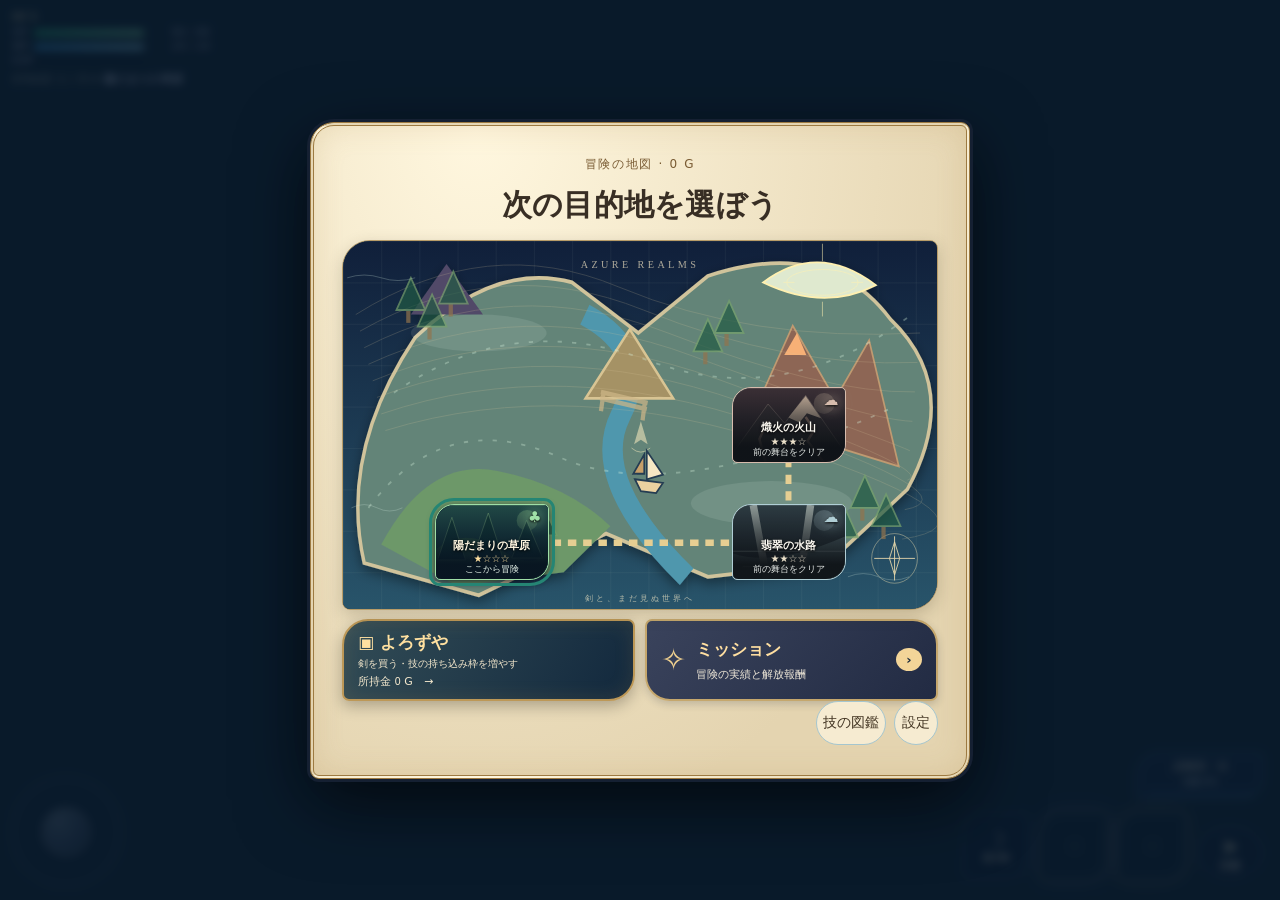
==== index.html @ 97118f19 "Add sovereign trials, status attacks and readable boss tracking" ====
<!doctype html>
<html lang="ja">
<head>
<meta charset="utf-8"><meta name="game-version" content="2026-10-22-sovereign-trials"><meta name="viewport" content="width=device-width, initial-scale=1, viewport-fit=cover"><meta name="theme-color" content="#101c32">
<title>蒼刃の剣士 — 拡張版</title>
<style>
:root{color-scheme:dark;--bg:#0c1424;--text:#f4f0e5;--muted:#9aaac4;--gold:#f3cc83;--border:#49618a;--blue:#112959}*{box-sizing:border-box}body{margin:0;color:var(--text);background:radial-gradient(ellipse at 50% 0,#223750,#0b1423 75%);font:14px system-ui,-apple-system,"Yu Gothic",sans-serif}button{font:inherit;cursor:pointer;touch-action:manipulation}button:focus-visible{outline:3px solid #ffe4a0;outline-offset:3px}button:disabled{cursor:default}main{max-width:1440px;margin:auto;padding:22px 28px}header{display:flex;align-items:center;justify-content:space-between;gap:12px;margin-bottom:18px}.brand{display:flex;align-items:center;gap:12px}.crest{width:42px;height:46px;display:grid;place-items:center;font-size:26px;border:1px solid #8d7953;background:#2e322f;color:var(--gold);border-radius:12px}.eyebrow{font-size:9px;letter-spacing:.23em;color:var(--gold);margin-bottom:2px}h1{font:600 25px serif;letter-spacing:.16em;margin:0}.head-actions{display:flex;align-items:center;gap:10px}.head-actions>span{font-size:11px;color:var(--muted);margin-right:10px}.ghost{color:#c0cde1;background:#18283e;border:1px solid #425977;border-radius:7px;padding:8px 12px;font-size:11px;white-space:nowrap}.layout{display:grid;grid-template-columns:minmax(0,1fr) 280px;gap:18px}.window{border:1px solid #617aa2;box-shadow:inset 0 0 0 3px #1b3359,0 4px 20px #0002;border-radius:12px;background:linear-gradient(135deg,#142d57,#10203d);padding:20px}.scene{height:min(77vh,760px);min-height:580px;position:relative;border:1px solid #6d809b;border-radius:14px;overflow:hidden;background:#172c34;isolation:isolate}#world{display:block;width:100%;height:100%;touch-action:none;outline:none}.hud{position:absolute;top:18px;left:18px;right:18px;display:flex;align-items:flex-start;justify-content:space-between;gap:10px;pointer-events:none;z-index:1}.hud-stats{background:#102346ee;border:1px solid #9aacc2;border-radius:8px;padding:11px 14px;min-width:230px;box-shadow:inset 0 0 0 2px #253f66}.hud-name{display:flex;align-items:center;justify-content:space-between;font-size:12px;gap:20px;margin-bottom:9px}.hud-name b{color:var(--gold);font-size:11px}.meter-row{display:flex;align-items:center;gap:8px;font-size:9px;line-height:1;margin-top:7px}.meter-row label{width:19px;color:#b7c7e0}.track{height:7px;background:#080f23;flex:1;border-radius:2px;overflow:hidden}.fill{height:100%;transition:width .15s}.hp{background:linear-gradient(90deg,#5dad94,#b2e2ad)}.mp{background:linear-gradient(90deg,#4f92cc,#95e1ff)}.meter-row span{min-width:47px;text-align:right;font-variant-numeric:tabular-nums;color:#e6ebf2}.stage-chip{padding:10px 13px;background:#102039e8;border:1px solid #6f7d8a;border-radius:8px;text-align:right;font-size:9px;letter-spacing:.1em;color:#b5c7db}.stage-chip b{display:block;font-size:14px;color:#f2d49c;margin-top:3px;letter-spacing:.03em}.guide{position:absolute;top:113px;left:50%;transform:translateX(-50%);text-align:center;pointer-events:none;white-space:nowrap;color:#fff0bf;font-size:12px;text-shadow:0 2px 5px #000;z-index:1}.guide small{display:block;color:#d1dccb;font-size:10px;margin-top:4px}.progress-bar{position:absolute;right:20px;top:150px;bottom:170px;width:3px;background:#08162399;border-radius:4px;pointer-events:none}.progress-bar i{display:block;position:absolute;bottom:0;background:#edca83;width:3px;border-radius:4px;transition:height .2s}.progress-bar:before{content:'北';position:absolute;top:-21px;left:-5px;color:#f3d498;font-size:10px}.progress-bar:after{content:'出発';position:absolute;bottom:-24px;left:-10px;white-space:nowrap;color:#c6d2c7;font-size:9px}.controls{position:absolute;bottom:20px;left:20px;right:20px;display:flex;justify-content:space-between;align-items:flex-end;pointer-events:none;z-index:2}.move-area{pointer-events:auto;width:112px;height:112px;border-radius:50%;border:1px solid #c1d1d14d;background:#102b3380;position:relative;touch-action:none;user-select:none;box-shadow:inset 0 0 22px #071d2f6b}.move-area:before{content:'↑';position:absolute;top:4px;left:48px;color:#dce7da9e}.move-area:after{content:'←　 →';position:absolute;top:43px;left:13px;color:#dce7da7a;letter-spacing:9px;white-space:nowrap}.stick{position:absolute;width:44px;height:44px;left:33px;top:33px;border:1px solid #b3c6c687;background:linear-gradient(#6e919799,#274651bb);border-radius:50%;box-shadow:0 4px 10px #0004;z-index:1;pointer-events:none}.stick-label{position:absolute;bottom:-18px;left:0;right:0;text-align:center;color:#d2ddd0;font-size:9px}.skill-group{display:flex;align-items:flex-end;gap:9px;pointer-events:auto}.skill{position:relative;border-radius:50%;display:flex;align-items:center;justify-content:center;flex-direction:column;border:2px solid #e5c58a;background:radial-gradient(circle at 40% 20%,#94734b,#423426);color:#fff4d9;box-shadow:0 4px 0 #211d1d,0 5px 15px #0005;width:75px;height:75px;padding:0;overflow:hidden;user-select:none}.skill:hover{filter:brightness(1.15)}.skill:active{transform:translateY(2px)}.skill .icon{font-size:26px;line-height:1.2}.skill b{font-size:10px;font-weight:600;z-index:1}.skill kbd{font:8px system-ui;color:#e4d5bc;z-index:1;margin-top:2px}.skill.magic{background:radial-gradient(circle at 40% 20%,#376e9e,#1a355e);border-color:#9bd9ed}.skill.roll{width:58px;height:58px;background:radial-gradient(circle at 40% 20%,#477368,#243e3d);border-color:#8cb8a7}.skill.roll .icon{font-size:20px}.skill:disabled{filter:saturate(.5)}.cooldown{position:absolute;inset:0;background:#0c1726aa;display:none;align-items:center;justify-content:center;font-weight:700;font-size:21px;z-index:3;pointer-events:none}.skill.on-cooldown .cooldown{display:flex}.auto-label{color:#e1e9d8;font-size:9px;text-align:right;margin-bottom:10px;text-shadow:0 1px 3px #000}.auto-label i{display:inline-block;width:5px;height:5px;border-radius:50%;background:#b9e5b9;margin-right:5px}.skill-stack{display:flex;align-items:center;flex-direction:column;gap:10px}.potion{border:1px solid #98b3b8;background:#142c3fe6;color:#c8edf0;border-radius:7px;font-size:10px;padding:7px 9px;pointer-events:auto}.floating-banner{position:absolute;left:50%;top:38%;transform:translate(-50%,-50%);color:#ffe7ac;font:600 27px serif;letter-spacing:.12em;text-align:center;text-shadow:0 3px 10px #041c29;pointer-events:none;opacity:0;transition:opacity .2s;white-space:nowrap;z-index:1}.floating-banner.show{opacity:1}.floating-banner small{display:block;color:#f0e2c2;font:11px system-ui;letter-spacing:.05em;margin-top:9px}.side-title{font-size:10px;letter-spacing:.15em;color:#a8bdd8;margin:0 0 12px}.quest-heading{font:600 22px serif;margin:0 0 8px;letter-spacing:.05em}.quest-copy{font-size:11px;color:#b5c6dc;line-height:1.9;margin:0}.route{margin:22px 0}.route-item{position:relative;display:flex;align-items:center;gap:12px;font-size:12px;color:#677f9e;padding:11px 0}.route-item:not(:last-child):after{content:'';position:absolute;left:10px;top:32px;bottom:-11px;width:1px;background:#3a5477}.route-item .node{display:grid;place-items:center;width:22px;height:22px;border:1px solid #4a6384;border-radius:50%;font-size:9px;flex-shrink:0}.route-item.active{color:#f0d097}.route-item.active .node{background:#6c5835;border-color:#e7c886;box-shadow:0 0 15px #d6ac4225}.route-item.done{color:#93c1b7}.route-item.done .node{border-color:#699e91;background:#294d52}.route-item small{display:block;font-size:9px;margin-top:3px;opacity:.8}.loot-row{border-top:1px solid #3c5476;padding-top:17px;display:flex;justify-content:space-between;gap:10px}.loot-row small{display:block;font-size:9px;color:#9dafc9;margin-bottom:5px}.loot-row b{font-size:18px;font-weight:500;color:var(--gold)}.sidebar{display:flex;flex-direction:column;gap:15px}.upgrade-info{font-size:12px;line-height:1.9;color:#c5d0e1}.upgrade-info b{color:#efcf92;font-weight:500}.tips{margin-top:14px;border-top:1px solid #354f72;padding-top:13px;font-size:10px;color:#a9bdd6;line-height:2}.tips kbd{border:1px solid #5a7191;padding:1px 4px;border-radius:3px;font:9px system-ui;color:#e1e7ef}.log-panel{margin-top:16px;padding:15px 20px}.log-header{display:flex;justify-content:space-between;font-size:10px;color:#a9bdd8;letter-spacing:.1em;margin-bottom:8px}.log-header span:last-child{color:#7188a5;letter-spacing:0}#log{height:66px;overflow:auto;scrollbar-width:thin;font-size:11px;line-height:1.9}#log p{margin:0;color:#9bafcb}#log p:last-child{color:#f1dbb0}#log p.good{color:#b1dfbd}#log p.danger{color:#ecb0a1}.overlay{position:absolute;inset:0;background:#08192bcb;backdrop-filter:blur(5px);display:grid;place-items:center;z-index:5;padding:22px}.overlay[hidden]{display:none}.modal{text-align:center;max-width:660px;width:100%;padding:30px 28px}.modal .seal{font-size:37px;color:var(--gold);margin-bottom:12px}.modal .eyebrow{font-size:9px}.modal h2{font:600 30px serif;letter-spacing:.13em;margin:12px 0 14px}.modal p{font-size:12px;line-height:2;color:#c1cde0;margin:0 auto 18px;max-width:410px}.start-features{display:flex;justify-content:center;gap:18px;margin:20px 0;color:#d9c79f;font-size:10px}.cta{padding:12px 30px;border:1px solid #f1d8a2;border-radius:7px;background:linear-gradient(#8e7045,#5b432c);box-shadow:inset 0 0 0 2px #b08c4e55,0 4px 12px #0003;font-weight:600;color:#fff4de}.choices{display:grid;grid-template-columns:repeat(3,1fr);gap:10px;margin-top:22px}.choice{text-align:left;padding:18px 14px;border:1px solid #6983a7;border-radius:9px;color:#f5ecd8;background:linear-gradient(#243e65,#152b4b);transition:transform .15s,background .15s}.choice:hover{transform:translateY(-5px);background:linear-gradient(#395884,#1d385d)}.choice .symbol{display:block;font-size:30px;margin-bottom:15px;color:#f1cc86}.choice strong{display:block;font-size:13px;margin-bottom:8px}.choice small{display:block;color:#bdcee1;font-size:11px;line-height:1.8}.choice>span:last-child{display:block;color:#8ca4c0;font-size:9px;margin-top:18px}.keyboard-hint{font-size:10px;color:#92a7c1;margin-top:16px}.results{display:flex;justify-content:center;gap:30px;margin:20px 0}.results small{display:block;font-size:10px;color:#9bb1cd;margin-bottom:4px}.results b{font:25px Georgia;color:#f2d597}footer{display:flex;justify-content:space-between;margin-top:17px;color:#6d839d;font-size:10px;gap:15px}.sr-only{position:absolute;width:1px;height:1px;overflow:hidden;clip-path:inset(50%)}
@media(max-width:1050px){main{padding:18px}.layout{grid-template-columns:minmax(0,1fr) 240px;gap:12px}.window{padding:17px}.scene{min-height:580px}.head-actions>span{display:none}.skill{width:67px;height:67px}.skill-group{gap:6px}.controls{left:16px;right:16px}}
@media(max-width:750px){main{padding:12px}.layout{grid-template-columns:1fr}.sidebar{display:none}.scene{height:calc(100svh - 120px);min-height:500px;max-height:800px}.hud{left:12px;right:12px;top:12px}.hud-stats{min-width:0;width:196px;padding:9px 11px}.hud-name{font-size:10px;margin-bottom:7px}.stage-chip{font-size:8px;padding:8px}.stage-chip b{font-size:12px}.guide{top:106px;font-size:11px}.guide small{font-size:9px}.controls{bottom:max(24px,env(safe-area-inset-bottom));left:16px;right:12px}.move-area{width:96px;height:96px}.move-area:before{left:40px}.move-area:after{top:35px;left:5px}.stick{width:40px;height:40px;left:27px;top:27px}.skill{width:64px;height:64px}.skill .icon{font-size:23px}.skill.roll{width:48px;height:48px}.skill.roll .icon{font-size:18px}.skill b{font-size:9px}.skill kbd{font-size:7px}.skill-group{gap:6px}.potion{font-size:9px;padding:6px 7px}.auto-label{font-size:8px}.progress-bar{right:14px;top:150px;bottom:180px}h1{font-size:20px}.eyebrow{font-size:7px;letter-spacing:.15em}.crest{width:34px;height:38px;font-size:23px}.brand{gap:9px}.head-actions{gap:5px}.ghost{font-size:10px;padding:7px 8px}header{margin-bottom:12px}.log-panel{margin-top:12px}.log-header span:last-child{display:none}footer span:last-child{display:none}.modal{padding:25px 17px}.modal h2{font-size:25px}.choices{grid-template-columns:1fr;gap:8px;margin-top:14px}.choice{padding:12px;display:grid;grid-template-columns:38px 1fr;gap:0 10px;align-items:center}.choice .symbol{grid-row:1/3;margin:0;font-size:27px}.choice strong{font-size:12px;margin-bottom:3px}.choice small{font-size:10px}.choice>span:last-child{display:none}.modal p{font-size:11px;margin-bottom:10px}.start-features{gap:10px;font-size:9px}.floating-banner{font-size:22px}.floating-banner small{font-size:10px}.results{gap:23px}}
@media(prefers-reduced-motion:reduce){*{scroll-behavior:auto!important;transition:none!important}}

/* A compact skill deck keeps movement and every unlocked skill in thumb reach. */
.floating-banner{top:29%;font-style:italic}.skill.thunder{background:radial-gradient(circle at 40% 20%,#7d6c9a,#3c305b);border-color:#dfc4f2}
.lock-label{display:none}.skill.locked{filter:saturate(.15);opacity:.55!important;border-color:#69818e}.skill.locked .icon{opacity:.3}.skill.locked kbd{display:none}.skill.locked .lock-label{display:block;font-size:8px;color:#d2dae2;z-index:2}.skill.locked b{font-size:9px}.counter-ready{border-color:#fff2ae!important;box-shadow:0 0 22px #ffe7a55c,0 4px 0 #211d1d}
.dodge-feedback{position:absolute;top:185px;left:20px;z-index:2;padding:9px 14px;background:#153a57dd;border:1px solid #9bdeed;border-radius:7px;pointer-events:none;box-shadow:0 0 25px #92d9ef22}
.dodge-feedback strong{display:block;font:italic 800 19px Georgia;color:#d6f6ff;letter-spacing:.08em}.dodge-feedback span{font-size:10px;color:#b6e0ed}.dodge-feedback i{display:block;height:3px;background:#a4e9fb;position:absolute;bottom:0;left:0;border-radius:0 0 3px 3px}
.counter-cue{position:absolute;left:50%;bottom:29%;transform:translateX(-50%);pointer-events:none;color:#ffeab1;font-size:13px;white-space:nowrap;text-shadow:0 2px 5px #15212b;z-index:1}.counter-cue b{font-variant-numeric:tabular-nums;margin-left:5px}.counter-cue small{display:block;font-size:10px;text-align:center;margin-top:4px}
.unlock-notice{padding:10px 12px;border:1px solid #9ecce1;color:#d7f1ff;background:#28527766;border-radius:6px;margin-bottom:16px;font-size:13px}
@media(max-width:1050px) and (min-width:751px){.skill{width:58px;height:58px}.skill b{font-size:9px}.skill.roll{width:48px;height:48px}.skill-group{gap:5px}.move-area{width:96px;height:96px}.stick{left:25px;top:25px}.move-area:before{left:40px}.move-area:after{left:5px;top:35px}}
@media(max-width:750px){
 .skill-group{display:grid;grid-template-columns:66px 66px;grid-template-areas:'magic thunder' 'roll slash';gap:9px}
 .skill-group .skill-stack{grid-area:roll;gap:6px;align-self:end}.skill-group>#magic{grid-area:magic}.skill-group>#thunder{grid-area:thunder}.skill-group>#slash{grid-area:slash;width:66px;height:66px;align-self:end}
 .skill-group>#magic,.skill-group>#thunder{width:60px;height:60px;justify-self:center}.skill.roll{width:50px;height:50px}.potion{padding:4px 7px}
 .auto-label{font-size:8px;margin-bottom:8px}.dodge-feedback{top:144px;left:12px;padding:7px 10px}.dodge-feedback strong{font-size:15px}.dodge-feedback span{font-size:8px}.counter-cue{bottom:32%;font-size:12px}.counter-cue small{font-size:9px}
 .floating-banner{font-size:23px;top:30%}.floating-banner small{font-size:9px;letter-spacing:0}.guide{font-size:10px}.guide small{font-size:8px}.unlock-notice{font-size:11px;margin-bottom:10px;padding:8px}
}
[hidden]{display:none!important}

@media(max-width:380px){.eyebrow{font-size:6px;letter-spacing:.07em}h1{font-size:18px}.crest{width:30px;height:35px}.brand{gap:6px}.hud-stats{width:170px;padding:8px;flex-shrink:1}.hud-name{gap:8px}.stage-chip{font-size:7px;padding:7px;flex-shrink:0}.stage-chip b{font-size:10px}.meter-row{gap:5px}.floating-banner{font-size:21px}.floating-banner small{font-size:8px}.start-features{font-size:8px;gap:7px}.modal h2{font-size:23px}}

/* Swordsman revision: visible health, clear wave phases, readable skill library. */
body{background:radial-gradient(ellipse at 50% 0,#27466c,#101c36 75%)}.window{background:linear-gradient(135deg,#173f77,#122a51);border-color:#829fc8}.hud-stats{min-width:250px;background:#122d55f2;border-color:#c0e6ff}.hud-name{font-size:13px}.track{height:10px}.hp{background:linear-gradient(90deg,#2cd692,#9affbc)}.mp{background:linear-gradient(90deg,#3caff6,#a6edff)}.guide{top:122px;font-size:14px;font-weight:700}.guide small{font-size:11px;color:#fff2cf}.floating-banner{top:34%;font-style:normal}.floating-banner.show{padding:14px 26px;background:linear-gradient(90deg,#102a4d00,#102a4de8,#102a4d00);border-top:1px solid #efdc9a66;border-bottom:1px solid #efdc9a66}.wave-badge{position:absolute;top:102px;right:18px;background:#123753e8;border:1px solid #7aaed4;color:#d9f7ff;font-size:10px;border-radius:5px;padding:5px 9px;pointer-events:none}.wave-badge.waveBreak{background:#473364;border-color:#d8b4ff;color:#f0ddff}.wave-badge.stageClear{background:#31573e;border-color:#b3e49e;color:#e3ffb7}.has-points{color:#fff0a5!important;border-color:#f5d783!important;box-shadow:0 0 14px #ffeab02b}.skill.empty{border-style:dashed;background:#1d4267c9;color:#badbf4;box-shadow:none;filter:none}.skill.empty .icon{font-size:24px;color:#c8eafa}.skill{border-color:var(--skill-color,#e5c58a)}.lock-label{display:none!important}.dodge-feedback{top:190px}.side-title{color:#bbd8f5}.quest-copy{color:#c2d9eb}.stage-chip{background:#153359ed}.counter-cue{bottom:32%}
.skillbook-modal{max-width:940px!important;width:100%;max-height:calc(100% - 10px);display:flex;flex-direction:column;text-align:left;padding:24px!important;overflow:hidden;box-shadow:0 12px 60px #00152cbb,inset 0 0 0 3px #224f83}.book-head{display:flex;justify-content:space-between;gap:16px;align-items:center;flex-shrink:0}.book-head h2{font:600 25px serif;margin:7px 0}.book-head p{font-size:11px;line-height:1.7;margin:0;max-width:none}.points-badge{padding:10px 18px;border:1px solid #f5d98f;border-radius:8px;background:#5a512d66;text-align:center;flex-shrink:0}.points-badge small{display:block;font-size:10px;color:#f5dba1}.points-badge b{font-size:30px;color:#fff0b1}.book-loadout{display:grid;grid-template-columns:repeat(3,1fr);gap:8px;margin:15px 0 12px;flex-shrink:0}.loadout-slot{border:1px solid #5f8fbd;border-radius:6px;padding:8px;color:#eef7ff;background:#132f58;text-align:left;display:grid;grid-template-columns:20px 1fr;gap:3px 7px}.loadout-slot kbd{grid-row:1/3;font:700 12px system-ui;color:#91d6ff}.loadout-slot span{font-size:12px}.loadout-slot small{font-size:9px;color:#a6bdd7}.loadout-slot.selected{border-color:#ffe3a1;background:#504a3477}.book-tools{flex-shrink:0;display:flex;flex-wrap:wrap;gap:8px;margin-bottom:12px}.book-tabs{display:flex;gap:4px;flex-wrap:wrap}.book-tabs button{background:#1a3c64;border:1px solid #59799f;color:#bed7ef;border-radius:5px;padding:6px 10px;font-size:11px}.book-tabs button[aria-pressed=true]{background:#e4d099;color:#162d4b;border-color:#ffe9b3}.book-tabs small{font-size:9px;opacity:.75}.book-tools input{background:#102747;border:1px solid #557ba6;color:white;border-radius:5px;padding:7px 9px;min-width:100px;width:160px;font:11px system-ui;flex:1}.skill-cards{display:grid;grid-template-columns:repeat(3,minmax(0,1fr));gap:9px;overflow:auto;min-height:95px;flex:1;padding:2px 5px 3px 2px;scrollbar-width:thin;align-content:start}.skill-card{padding:12px;border:1px solid #4f7da8;border-radius:8px;background:linear-gradient(135deg,#214c7d,#16375e);display:flex;flex-direction:column}.skill-card.learned{border-color:#79bdc5}.skill-card.equipped{box-shadow:inset 0 0 0 1px #e4d296;border-color:#e4d296}.skill-card-top{display:flex;gap:9px;align-items:center}.skill-card-top>span{font-size:27px;width:28px;text-align:center;flex-shrink:0}.skill-card-top strong{font-size:12px}.skill-card-top small{display:block;font-size:9px;color:#a8c9e9;margin-top:4px}.skill-card p{font-size:10px;line-height:1.8;color:#d1e0ee;margin:10px 0;max-width:none;flex:1}.card-buttons{display:flex;gap:5px}.card-buttons button{background:#3c647e;border:1px solid #86c0d5;border-radius:4px;color:#f0fbff;padding:6px 7px;font-size:10px;flex:1}.card-buttons button:disabled{opacity:.4;background:#263c58;border-color:#4d6380}.card-buttons button:not(:disabled):hover{background:#5183a3}.book-bottom{display:flex;justify-content:space-between;gap:10px;align-items:center;flex-shrink:0;padding-top:13px;border-top:1px solid #5279a0;margin-top:12px}.book-bottom>span{font-size:9px;line-height:1.8;color:#bdd3e7}.book-bottom .cta{font-size:12px;padding:10px 18px;white-space:nowrap;margin:0}.equip-prompt{font-size:11px;background:#50433188;border:1px solid #ddc28b;border-radius:6px;padding:10px;margin-bottom:10px;color:#ffe7b4;flex-shrink:0}.equip-prompt button{background:#345474;border:1px solid #9ab7cc;color:#eef8ff;border-radius:4px;font-size:10px;margin:5px;padding:5px 8px}.reward-note{padding:9px 12px;background:#315f5577;border:1px solid #81bcab;color:#d5ffdf;font-size:11px;border-radius:6px;margin-top:12px;flex-shrink:0}.no-skills{grid-column:1/-1;padding:20px;text-align:center;color:#b5c8de;font-size:12px}
@media(max-width:1050px){.hud-stats{min-width:220px}.skill-cards{grid-template-columns:repeat(2,minmax(0,1fr))}}
@media(max-width:750px){
 main{padding:9px}.head-actions{gap:4px}.head-actions>.ghost{padding:6px;font-size:9px}.head-actions #sound{display:inline-block}.brand{gap:7px}h1{font-size:19px}.eyebrow{font-size:6px}.scene{min-height:540px;height:calc(100svh - 107px);max-height:850px}.hud-stats{min-width:0;width:195px;padding:10px}.hud-name{font-size:11px;gap:8px}.meter-row{font-size:9px}.stage-chip{padding:8px;font-size:7px}.stage-chip b{font-size:10px}.guide{top:121px;font-size:12px;left:15px;right:15px;transform:none;white-space:normal;text-align:center}.guide small{font-size:9px;line-height:1.6}.wave-badge{top:94px;right:12px;font-size:9px;padding:4px 7px}.dodge-feedback{top:178px}.floating-banner{font-size:23px;top:36%;padding-left:15px!important;padding-right:15px!important}.floating-banner small{font-size:9px;white-space:normal;min-width:250px}.skillbook-modal{padding:14px!important;max-height:100%;border-radius:9px}.overlay{padding:10px}.book-head{gap:8px}.book-head h2{font-size:22px;margin:6px 0}.book-head p{font-size:9px}.points-badge{padding:7px 10px}.points-badge small{font-size:8px}.points-badge b{font-size:23px}.book-loadout{gap:5px;margin-top:10px;margin-bottom:10px}.loadout-slot{padding:6px;grid-template-columns:13px 1fr;gap:3px}.loadout-slot span{font-size:9px}.loadout-slot small{font-size:8px}.loadout-slot kbd{font-size:10px}.book-tools{gap:7px;margin-bottom:9px}.book-tabs{gap:3px}.book-tabs button{padding:5px 6px;font-size:9px}.book-tabs small{font-size:8px}.book-tools input{width:100%;flex:auto;font-size:11px;padding:7px}.skill-cards{grid-template-columns:repeat(2,minmax(0,1fr));gap:7px}.skill-card{padding:9px}.skill-card-top{gap:5px}.skill-card-top>span{width:22px;font-size:23px}.skill-card-top strong{font-size:10px}.skill-card-top small{font-size:8px;line-height:1.6}.skill-card p{font-size:9px;margin:7px 0}.card-buttons{flex-wrap:wrap;gap:4px}.card-buttons button{font-size:9px;padding:5px;min-width:60px}.book-bottom{gap:7px;padding-top:10px;margin-top:10px}.book-bottom>span{font-size:8px}.book-bottom .cta{font-size:10px;padding:9px 11px}.reward-note{font-size:9px;padding:7px}.equip-prompt{font-size:10px;padding:7px}.equip-prompt button{font-size:9px;margin:4px}.counter-cue{bottom:33%}
}
@media(max-width:380px){.hud-stats{width:172px}.hud-name{font-size:10px}.stage-chip{padding:7px 5px}.stage-chip b{font-size:9px}.skill-card-top{display:block}.skill-card-top>span{float:right}.book-head .eyebrow{font-size:5px}.book-head h2{font-size:20px}.book-head p{font-size:8px}.head-actions>.ghost{font-size:8px;padding:6px 5px}.crest{width:26px}h1{font-size:17px}}

@media(max-width:380px){header .eyebrow{display:none}}
.skill-stats{font-size:9px;color:#a9d9ee;margin:0 0 8px}@media(max-width:750px){.skill-stats{font-size:8px;margin-bottom:6px}}

.draft-modal{max-width:840px!important;width:100%;max-height:calc(100% - 8px);overflow:auto;padding:25px!important}.draft-modal h2{font-size:28px;margin:10px 0}.draft-modal>p{margin-bottom:16px}.draft-grid{display:grid;grid-template-columns:repeat(4,minmax(0,1fr));gap:10px;text-align:left}.draft-card{background:linear-gradient(140deg,#285b8e,#16385e);border:1px solid #729eca;color:#f0f7ff;border-radius:10px;padding:14px 12px;display:flex;flex-direction:column;text-align:left;transition:transform .12s,border-color .12s}.draft-card:hover{transform:translateY(-4px);border-color:#ffe6a9;background:linear-gradient(140deg,#3a6fa0,#20436a)}.draft-meta{display:flex;justify-content:space-between;gap:5px;font-size:9px;color:#99cff2}.draft-meta kbd{font:10px system-ui;border:1px solid #789bbf;border-radius:3px;padding:1px 5px}.draft-icon{display:block;font-size:38px;margin:18px 0 13px}.draft-card>strong{font-size:14px}.draft-card>p{font-size:11px!important;line-height:1.85!important;color:#d1e5f5;margin:12px 0!important;flex:1}.draft-card>small{font-size:9px;color:#a9cce7}.draft-action{border-top:1px solid #779fc155;margin-top:15px;padding-top:10px;font-size:10px;color:#ffe0a0}.equipment-modal{max-width:470px!important}.equipment-list{display:grid;gap:10px;margin:20px 0}.equipment-list label{display:flex;gap:12px;align-items:center}.equipment-list kbd{font:700 16px system-ui;color:#e9d298;width:20px}.equipment-list select{flex:1;min-width:0;font:13px system-ui;padding:10px;border:1px solid #759bc3;border-radius:6px;background:#15385c;color:#eaf8ff}.passive-summary{font-size:11px!important}.floating-banner{top:29%;font-size:25px}.floating-banner small{font-size:10px}.empty{opacity:.55!important}.empty .icon{font-size:20px}.empty b{font-size:8px}.empty kbd{font-size:8px}
@media(max-width:750px){.draft-modal{padding:18px 13px!important}.draft-modal h2{font-size:23px}.draft-modal>p{font-size:10px}.draft-grid{grid-template-columns:repeat(2,minmax(0,1fr));gap:9px}.draft-card{padding:12px 10px}.draft-icon{font-size:29px;margin:10px 0}.draft-card>strong{font-size:12px}.draft-card>p{font-size:10px!important;line-height:1.8!important;margin:8px 0!important}.draft-card>small{font-size:8px}.draft-action{font-size:9px;margin-top:10px;padding-top:8px}.draft-meta{font-size:8px}.draft-modal>.keyboard-hint{font-size:9px;line-height:1.8;margin-top:13px}.floating-banner{font-size:22px}.floating-banner small{font-size:9px}}
@media(max-width:380px){.draft-card{padding:9px}.draft-modal h2{font-size:20px}.draft-icon{font-size:25px;margin:7px 0}.draft-card>p{font-size:9px!important}.draft-action{font-size:8px}}


.skill-strength{font-size:8px;position:relative;z-index:1;color:#e3f6ff;white-space:nowrap;margin-top:1px}.skill b{font-size:9px}.skill kbd{font-size:8px}.skill{width:79px;height:79px}.skill .icon{font-size:25px}.skill .cooldown{inset:10px auto auto 50%;transform:translateX(-50%);background:none;font-size:21px;line-height:25px}.skill.on-cooldown .icon{opacity:.25}.skill::after{content:'';position:absolute;inset:0;border-radius:inherit;background:conic-gradient(#0a1a2c99 var(--cooldown-angle,0deg),transparent 0);z-index:0;pointer-events:none}.skill .icon{position:relative;z-index:1}.skill.roll::after{display:none}.skill.roll .skill-strength{display:none}.skill-level-pips{display:flex;gap:4px;margin:9px 0 0}.skill-level-pips i{width:17px;height:3px;border-radius:3px;background:#0f2a48}.skill-level-pips .lit{background:#9adfff}.metric-box{background:#0e294855;border-radius:6px;padding:8px;margin-top:3px}.metric-row{display:flex;align-items:center;justify-content:space-between;font-size:10px;gap:6px;line-height:1.9;white-space:nowrap}.metric-row>span{color:#b4d1e9;font-size:9px}.metric-row strong{font-weight:500;font-variant-numeric:tabular-nums}.metric-row em{color:#b8f6d0;font-style:normal}.metric-row i{font-style:normal;color:#91a8c2;font-size:9px}.equipped-metrics{padding:3px 8px 8px;border-bottom:1px solid #5b7da055}.equipped-metrics .metric-row{font-size:11px}.draft-card>p{margin:8px 0!important}.draft-icon{margin:10px 0}.draft-action{margin-top:10px}.guide{font-size:12px}.guide small{font-size:10px}.floating-banner{top:25%}.counter-cue{bottom:36%}
@media(max-width:1050px) and (min-width:751px){.skill{width:65px;height:65px}.skill .icon{font-size:20px}.skill-strength{font-size:7px}.skill b{font-size:8px}.skill kbd{font-size:7px}.controls{right:12px;left:12px}}
@media(max-width:750px){.skill-group{grid-template-columns:74px 74px;gap:8px}.skill-group>#magic,.skill-group>#thunder,.skill-group>#slash{width:72px;height:72px}.skill .icon{font-size:21px}.skill-strength{font-size:7px}.skill b{font-size:9px}.skill kbd{font-size:7px}.skill.roll{width:50px;height:50px}.controls{bottom:20px}.metric-box{padding:6px;margin-top:0}.metric-row{font-size:9px;gap:3px}.metric-row>span{font-size:8px}.metric-row i{font-size:8px}.draft-card{padding:10px}.draft-card>p{font-size:9px!important;line-height:1.6!important}.draft-icon{font-size:27px;margin:8px 0}.draft-card>strong{font-size:12px}.draft-action{font-size:8px;margin-top:8px;padding-top:7px}.draft-meta{font-size:8px}.draft-modal h2{font-size:22px}.skill-level-pips{margin-top:7px}.guide{font-size:11px}.guide small{font-size:9px}.counter-cue{bottom:35%}}
@media(max-width:380px){.skill-group{grid-template-columns:66px 66px}.skill-group>#magic,.skill-group>#thunder,.skill-group>#slash{width:65px;height:65px}.skill .icon{font-size:18px}.skill-strength{font-size:6px}.skill b{font-size:8px}.skill kbd{font-size:6px}.metric-row{font-size:8px}.metric-row>span{font-size:7px}.draft-icon{font-size:22px;margin:6px 0}.draft-card>p{font-size:8px!important}.draft-card>strong{font-size:11px}.draft-modal h2{font-size:20px}}

.equipment-modal{max-height:calc(100% - 12px);overflow-y:auto}.draft-modal .keyboard-hint{font-size:9px;line-height:1.8}.equipment-modal .equipped-metrics{padding:0 8px 7px}
.scene.boss-active .floating-banner{top:35%}

.exp{background:linear-gradient(90deg,#d2aa5c,#fff1a2)}.exp-row .track{height:5px}.exp-row{font-size:8px}.time-hud{display:block;font-size:10px;font-variant-numeric:tabular-nums;color:#f3e3be;margin-top:3px}.skill-area-label{font-size:9px;color:#94d8ed;margin:6px 0}.stage-chip{min-width:132px}.stage-chip b{max-width:175px}.result-modal,.shop-modal{max-height:calc(100% - 12px);overflow-y:auto}.result-modal h2{font-size:25px;margin:10px 0 20px}.score-hero{display:flex;gap:25px;justify-content:center;align-items:center;text-align:left;margin-bottom:20px}.rank-badge{width:100px;height:112px;display:flex;flex-direction:column;align-items:center;justify-content:center;background:linear-gradient(135deg,#856139,#34364e);border:2px solid #f5d38a;border-radius:14px;box-shadow:0 0 25px #ffd98225}.rank-badge small{font:10px system-ui;letter-spacing:.16em;color:#ffedb9}.rank-badge b{font:italic 800 76px Georgia;line-height:1.1;color:#ffe9a1;text-shadow:0 3px 10px #3b3652}.rank-S{background:linear-gradient(135deg,#bd8637,#61568a);box-shadow:0 0 30px #ffe79d44}.rank-C,.rank-D{border-color:#a9bfd3;background:linear-gradient(135deg,#516f82,#273c61)}.score-hero>div>small{display:block;font-size:10px;color:#b3cfe5;letter-spacing:.14em}.score-hero>div>strong{display:block;font:600 35px Georgia;color:#fff0ba;margin:7px 0}.score-hero>div>span{font-size:10px;color:#b4cbe3}.result-time{background:#10294a99;border-radius:7px;padding:10px;margin-bottom:14px}.result-time>span{font-size:10px;color:#a8c8e5;margin-right:16px;letter-spacing:.1em}.result-time strong{font:25px Georgia;color:#e3f4ff}.result-time small{display:block;font-size:8px;color:#88a6c5;margin-top:6px}.score-breakdown{display:grid;gap:9px;padding:6px 4px}.score-breakdown>div{display:flex;justify-content:space-between;gap:10px;font-size:11px;color:#bdd5e9}.score-breakdown b{color:#f5e1a6;font-weight:500}.score-note{font-size:9px!important;color:#93acc8!important;margin:15px 0 5px!important}.shop-modal{max-width:480px!important}.shop-wallet{display:flex;justify-content:space-between;align-items:center;padding:11px 14px;background:#0d2848;border:1px solid #6e96b4;border-radius:7px;margin:18px 0;font-size:11px}.shop-wallet strong{color:#ffe09c;font-size:20px}.shop-item{display:flex;gap:14px;align-items:center;padding:15px;background:#244a7177;border-radius:8px;text-align:left}.shop-potion{width:46px;height:60px;display:grid;place-items:center;background:linear-gradient(#4ea9bb,#c277b3);border:2px solid #d5f2ef;border-radius:10px;font-size:28px;color:#fff6cc;flex-shrink:0}.shop-item strong{font-size:13px}.shop-item p{font-size:11px;margin:7px 0 0!important;line-height:1.8}.shop-item>b{color:#ffe5a7;white-space:nowrap;margin-left:auto;font-size:17px}.shop-preview{font-size:11px;color:#b4ecdc;padding:12px 0}.shop-actions{display:grid;grid-template-columns:1fr 1fr;gap:9px;margin:2px 0 12px}.shop-actions button{font:11px system-ui;padding:11px 8px;border:1px solid #9bc5d3;border-radius:6px;background:#32668b;color:#f0faff}.shop-actions button:disabled{opacity:.35}.shop-shortage{font-size:10px!important;color:#edc8a1!important;margin:8px 0 0!important}
@media(max-width:750px){.head-actions{gap:3px}.head-actions>.ghost{font-size:8px;padding:6px}.hud-stats{width:192px}.hud-name{margin-bottom:7px}.meter-row{margin-top:6px}.stage-chip{min-width:108px}.stage-chip b{max-width:116px;font-size:9px}.wave-badge{top:105px}.guide{top:137px}.guide small{font-size:8px}.dodge-feedback{top:190px}.score-hero{gap:20px}.rank-badge{width:85px;height:96px}.rank-badge b{font-size:64px}.score-hero>div>strong{font-size:30px}.score-breakdown>div{font-size:10px}.shop-modal,.result-modal{padding:22px 16px!important}.shop-modal h2{font-size:24px}.shop-modal>p{font-size:10px}.skill-area-label{font-size:8px;margin:5px 0}}
@media(max-width:380px){h1{font-size:16px}.brand{gap:5px}.crest{width:24px}.head-actions>.ghost{font-size:8px;padding:6px 4px}.head-actions{gap:3px}.hud-stats{width:166px}.stage-chip{min-width:99px;padding:7px 5px}.stage-chip b{max-width:102px}.score-hero{gap:16px}.score-hero>div>strong{font-size:27px}.shop-item{gap:9px;padding:11px}.shop-item strong{font-size:11px}.shop-item p{font-size:10px}.shop-item>b{font-size:15px}.shop-actions button{font-size:10px;padding:10px 5px}.shop-modal h2{font-size:21px}}


.path-grid{display:grid;grid-template-columns:repeat(4,1fr);gap:6px;margin:12px 0}.path-card{border:1px solid #54708b;border-radius:7px;padding:8px;text-align:left;background:#11294b}.path-card.active{border-color:var(--path-color);background:#29465d}.path-card b{font-size:11px;color:var(--path-color)}.path-card b span{font-size:9px}.path-card small{display:block;font-size:9px;line-height:1.6;color:#bbd0e3;margin-top:5px}.skill-path-tag{font-size:10px;margin:5px 0}.evolution-hint{font-size:9px;color:#f1d3a0;line-height:1.7;text-align:left;border-left:2px solid #8c805e;padding-left:6px}.stage-objective{position:absolute;top:154px;left:50%;transform:translateX(-50%);white-space:nowrap;pointer-events:none;font-size:10px;color:#c5d9eb;text-shadow:0 2px 4px #071321}.stage-objective.achieved{color:#b8ffd6}.boss-active .stage-objective{top:210px}@media(max-width:750px){.path-grid{grid-template-columns:1fr 1fr}.path-card{padding:6px}.stage-objective{top:169px;font-size:8px}.boss-active .stage-objective{top:207px}.draft-modal{max-height:calc(100% - 10px);overflow-y:auto}}

.style-options{display:grid;grid-template-columns:repeat(3,1fr);gap:7px;margin:14px 0}.style-option{background:#11294b;border:1px solid #54708b;border-radius:8px;padding:10px 8px;color:#c4d6e8;text-align:left}.style-option[aria-pressed=true]{border-color:var(--path-color);background:#2d4b69;box-shadow:inset 0 0 0 1px var(--path-color)}.style-option b{display:block;color:var(--path-color);font-size:12px}.style-option small{display:block;font-size:9px;line-height:1.7;margin-top:4px}.text-button{display:block;background:transparent;border:0;color:#bcd9f1;text-decoration:underline;font-size:11px;margin:14px auto 0;padding:7px}.run-insights{text-align:left;border:1px solid #5c7694;background:#102844;border-radius:8px;padding:12px;margin:12px 0;font-size:10px;line-height:1.8;color:#bcd5eb}.run-insights b{color:#ffe2a4}.run-insights p{font-size:10px!important;line-height:1.8!important;margin:8px 0 0!important;color:#c7eed8!important}.new-title{color:#ffe2a4}.retry-options{display:flex;gap:8px;justify-content:center;margin-top:10px}.retry-options button{color:#c9e4f5;background:#24476a;border:1px solid #6b9cb7;border-radius:6px;padding:9px 12px;font-size:10px}.seed-note{display:block;font-size:8px;color:#a2bdd8;margin-top:12px}.settings-modal{max-width:520px!important;max-height:calc(100% - 12px);overflow-y:auto}.help-steps{display:grid;gap:4px;text-align:left;padding:10px 12px;background:#102744;border-radius:8px}.help-steps b{font-size:12px;color:#e8d5a9;margin-top:5px}.help-steps span{font-size:10px;color:#c2d8ec;margin-bottom:5px}.setting-row{display:flex;gap:10px;align-items:center;margin:17px 0;font-size:11px}.setting-row input{min-width:0;flex:1;accent-color:#abdfff}.setting-row output{width:35px;font-variant-numeric:tabular-nums}.motion-option{display:flex;align-items:center;gap:7px;text-align:left;font-size:11px}.motion-option input{accent-color:#9ed8ff}.settings-note{font-size:10px!important;line-height:1.9!important;margin:12px 0!important;color:#a9c8df!important}@media(max-width:750px){.style-option{padding:7px 6px}.style-option b{font-size:10px}.style-option small{font-size:8px}.settings-modal{padding:20px 16px!important}.run-insights{font-size:9px}.retry-options button{padding:9px;font-size:9px}.seed-note{font-size:7px}}

.path-summary{display:flex;justify-content:center;gap:12px;font-size:10px;padding-top:10px}.draft-modal>.keyboard-hint{margin-top:6px}.draft-card:focus-visible{outline:3px solid #ffe7a7;outline-offset:2px}@media(max-width:750px){.draft-modal{padding:13px 11px!important}.draft-modal h2{font-size:19px;margin:6px 0}.draft-modal>p{font-size:9px!important;line-height:1.6!important;margin:5px 0 9px!important}.draft-grid{gap:7px}.draft-card{padding:8px;position:relative}.draft-icon{position:absolute;right:9px;top:28px;font-size:21px;margin:0;opacity:.7}.draft-card>strong{font-size:11px;margin-top:7px;padding-right:20px}.skill-level-pips{margin-top:5px}.draft-card>p{font-size:9px!important;line-height:1.5!important;margin:6px 0!important;flex:0}.evolution-hint{font-size:8px;line-height:1.45}.skill-path-tag{font-size:9px;margin:4px 0}.skill-area-label{font-size:8px;margin:4px 0}.metric-box{padding:4px}.metric-row{line-height:1.65}.draft-action{margin-top:auto;padding-top:5px;font-size:8px}.path-summary{font-size:8px;gap:10px;padding-top:8px}.draft-modal>.keyboard-hint{font-size:8px;margin-top:4px}.draft-meta kbd{font-size:8px}}

#journeyLabel{border:0;padding:4px 0;background:none;color:#b8dcf1;font-size:10px;letter-spacing:.1em;pointer-events:auto;min-height:28px}.route-dots{display:flex;gap:4px;justify-content:flex-end;margin-top:6px}.route-dots i{height:3px;width:10px;border-radius:3px;background:#4b637c}.route-dots .done{background:#9cdbb4}.route-dots .current{background:#ffe19a;box-shadow:0 0 7px #ffe19a55}.stage-chip{padding:6px 12px}.time-hud{display:inline-block;margin-left:8px}.guide{top:129px;max-width:calc(100% - 28px);white-space:normal;width:max-content}.guide small{max-width:400px;line-height:1.5}.stage-objective{top:172px}.boss-active .stage-objective{top:174px}.wave-badge{top:110px}.floating-banner{top:32%;background:#102846d9;border:1px solid #b5cbd170;border-radius:8px;padding:10px 18px}.floating-banner small{max-width:360px;white-space:normal;line-height:1.6}.journey-list{text-align:left;display:grid;gap:7px;margin:15px 0}.journey-list>div{display:flex;align-items:center;gap:12px;border:1px solid #426187;border-radius:7px;background:#122a4c;padding:10px}.journey-list>div.current{border-color:#e8d29e;background:#2c4969}.journey-list>div.done{opacity:.65}.journey-list b{color:#f2d896;font-size:17px}.journey-list strong{font-size:12px}.journey-list small{display:block;font-size:10px;color:#b9cde4;line-height:1.6;margin-top:3px}.journey-list span{margin-left:auto;white-space:nowrap;font-size:10px;color:#f0d59c}.route-modal{max-width:540px!important;max-height:calc(100% - 12px);overflow:auto}.potion{min-height:36px}.hud{z-index:2}@media(max-width:750px){.stage-chip{padding:4px 7px}.stage-chip b{font-size:10px}.guide{top:143px;font-size:11px}.guide small{font-size:9px;max-width:310px}.stage-objective,.boss-active .stage-objective{top:186px;font-size:8px}.wave-badge{top:114px}.dodge-feedback{top:248px}.scene.boss-active .floating-banner{top:38%}.floating-banner{top:31%;font-size:20px;width:calc(100% - 50px);box-sizing:border-box}.floating-banner small{font-size:9px}.route-dots{gap:3px;margin-top:5px}.route-dots i{width:8px}.journey-list>div{padding:8px;gap:8px}.journey-list small{font-size:9px}.route-modal{padding:16px!important}}

/* Combat first: show resources and actions; details live in the camp. */
main{max-width:1180px}.layout{grid-template-columns:minmax(0,1fr)}.sidebar,footer,.head-actions>span,.guide,.wave-badge,.stage-objective,.auto-label,.skill-strength,.counter-cue small,.exp-row>span{display:none!important}
.scene{height:calc(100svh - 108px);min-height:620px;max-height:1000px;border-color:#6d9fb6;background:#10242b}.head-actions .ghost:disabled{opacity:.35;cursor:default}.hud-stats{min-width:240px;background:linear-gradient(135deg,#0c263be8,#112e3bd9);border-color:#6faaa8}.meter-row .track{height:12px}.exp-row .track{height:3px}.stage-chip{background:#112a38cf;border-color:#729696}.stage-chip #goldHud,.time-hud{display:none}.stage-chip b{font-size:12px}.hud-name>span{font-size:10px;letter-spacing:.1em}.skill{background:linear-gradient(150deg,#24485ae8,#10283dec);box-shadow:inset 0 1px 0 #ffffff22,0 7px 16px #07192377}.skill kbd{font-size:9px}.skill.empty b,.skill.empty kbd{display:none}.potion{display:none}.floating-banner{font-size:28px;letter-spacing:.1em;top:31%;background:#0b1e2bb8;border:1px solid #d0e5cb40;backdrop-filter:blur(6px);box-shadow:0 15px 45px #08152255}.floating-banner small:empty{display:none}.floating-banner small{font-size:12px}.combat-journal{font-size:11px;margin-top:8px;color:#b6d1da}.combat-journal summary{cursor:pointer;padding:7px}.combat-journal .log-header{display:none}.combat-journal .log-panel{margin:0;max-height:150px}.boss-arrival:before,.boss-arrival:after{content:'';position:absolute;left:0;right:0;height:13%;background:#030b13ed;z-index:3;pointer-events:none}.boss-arrival:before{top:0}.boss-arrival:after{bottom:0}.boss-arrival .floating-banner{top:38%;z-index:4;color:#ffe7b6;font-size:40px;border-color:#e7ad6570;background:#25171ae8}.boss-arrival .hud,.boss-arrival .controls{opacity:.18}.camp-modal{max-width:580px!important;background:radial-gradient(ellipse at top,#294c53,#102739 75%);border-color:#93b4a6;box-shadow:0 25px 80px #020a15aa}.camp-crest{font-size:44px;color:#f6d491;margin:4px 0 12px;text-shadow:0 0 28px #ffbd5c66}.camp-vitals{display:flex;justify-content:center;gap:20px;font-size:13px;margin:18px 0;color:#b4ecd7}.camp-vitals span:nth-child(2){color:#a6dafa}.camp-loadout{display:grid;gap:9px;text-align:left;padding:15px;background:#0b1c2b80;border-radius:9px;font-size:13px}.camp-loadout kbd{margin-right:8px;color:#e6ce9c}.camp-actions{display:flex;gap:8px;margin:18px 0}.camp-actions button{flex:1;background:#294651;border:1px solid #799a9e;border-radius:6px;padding:12px 8px;color:#eaf5f4;font-size:12px}.camp-actions button:disabled{opacity:.35}.draft-card .skill-path-tag,.draft-card .evolution-hint,.path-summary,.draft-modal>.keyboard-hint{display:none}.draft-card .draft-action{font-size:10px}.draft-modal>p{font-size:11px}.draft-card .metric-box{font-size:11px}.dodge-feedback{top:145px;transform:translateX(-50%) scale(.9)}
@media(max-width:750px){main{padding:6px}header{margin-bottom:7px}.head-actions{gap:3px}.head-actions .ghost{padding:7px 6px;font-size:9px}#sound{display:none!important}.scene{height:calc(100svh - 77px);min-height:510px}.hud-stats{min-width:0;width:177px;padding:8px}.meter-row{font-size:9px}.hud-name{font-size:10px}.hud-name>span{font-size:8px}.stage-chip{padding:6px;font-size:8px}.stage-chip b{font-size:9px}.stage-chip .route-dots{display:none}.controls{padding:10px!important}.floating-banner{font-size:24px;top:30%}.boss-arrival .floating-banner{font-size:30px}.camp-modal{padding:20px!important}.camp-modal h2{font-size:23px}.camp-actions{gap:5px}.camp-actions button{font-size:10px;padding:11px 5px}.camp-vitals{gap:12px;font-size:11px}.camp-loadout{font-size:12px}.dodge-feedback{top:125px}.skill{width:66px;height:72px;min-width:0}.skill .icon{font-size:25px}.skill b{font-size:9px}.skill kbd{font-size:8px}.roll{width:58px}.move-area{width:94px;height:94px}.skill-group{gap:4px}.skill-stack{gap:0}}
@media(prefers-reduced-motion:reduce){.boss-arrival .floating-banner{backdrop-filter:none}}


.skill.empty{display:none!important}
@media(max-width:750px){.skill-group{display:flex!important;align-items:flex-end;gap:4px;flex-wrap:nowrap}.skill-stack{display:flex;flex-direction:column}.skill{width:58px;height:66px}.roll{width:50px}.move-area{width:84px;height:84px}.controls{gap:6px!important}.stick-label{font-size:8px}}
@media(max-width:380px){.skill{width:50px;height:60px}.roll{width:44px}.move-area{width:70px;height:70px}.skill-group{gap:3px}.controls{padding:8px!important;gap:3px!important}.skill b{font-size:8px}.skill kbd{font-size:7px}}

/* Colour belongs to a slot or activation type, so acquisition and play match. */
.skill{border-color:var(--slot-color,#73ddff)}.skill>kbd{color:var(--slot-color,#c6e8fc)}.just-equipped{box-shadow:0 0 0 3px var(--slot-color),0 0 24px var(--slot-color)!important}.auto-tray{display:flex;gap:5px;margin-top:7px}.auto-tray:empty{display:none}.auto-status{position:relative;display:flex;align-items:center;gap:3px;overflow:hidden;border:1px solid #80d6a28a;background:#15392e;border-radius:5px;padding:3px 5px;color:#abf7c8}.auto-status:before{content:'';position:absolute;bottom:0;left:0;width:calc(var(--auto-ready,0)*100%);height:2px;background:#b2ffd5}.auto-status i{font-style:normal;font-size:16px}.auto-status b{font-size:7px;font-weight:500}.draft-modal{max-width:840px!important}.draft-modal>p{margin:7px auto 13px}.draft-loadout{display:flex;gap:6px;margin:0 0 13px;justify-content:center;flex-wrap:wrap}.draft-loadout>span{color:var(--slot-color);border:1px solid var(--slot-color);border-radius:5px;background:#132b3a;padding:6px 9px;font-size:10px}.draft-loadout kbd{font-weight:800;margin-right:5px}.draft-card{border-color:var(--choice-color)!important;background:linear-gradient(155deg,#26465a,#112a3c);padding:15px 12px}.draft-card:hover,.draft-card:focus-visible{background:#2b5266;outline:2px solid var(--choice-color);outline-offset:2px}.choice-type{font-size:9px;color:var(--choice-color);display:flex;justify-content:space-between;gap:5px;align-items:center;min-height:20px}.choice-type kbd{border:1px solid #aac0d2;border-radius:3px;padding:1px 4px;font-size:9px}.draft-card .draft-icon{display:block;font-size:35px;margin:10px 0}.draft-card strong{font-size:14px}.draft-card p{font-size:11px;line-height:1.6;margin:10px 0}.draft-card .metric-box{min-height:0;font-size:11px;color:#eef9ff;background:#0a1b2966;padding:8px 4px;border-radius:4px}.draft-card .draft-action{border-color:var(--choice-color);font-size:10px;line-height:1.5;min-height:31px;display:flex;align-items:center;justify-content:center;margin-top:10px}.replacement-modal{max-width:630px!important}.incoming-skill{display:flex;text-align:left;align-items:center;gap:13px;padding:15px;margin:15px 0;border:1px solid var(--choice-color);border-radius:9px;background:#18364b}.incoming-skill>span{font-size:37px;color:var(--choice-color)}.incoming-skill strong{font-size:18px}.incoming-skill small{display:block;font-size:11px;color:#c5dbe8;line-height:1.7;margin-top:6px}.replace-grid{display:grid;grid-template-columns:repeat(3,minmax(0,1fr));gap:9px}.replace-slot{background:#153144;color:#eaf6fc;border:2px solid var(--slot-color);border-radius:9px;padding:14px 9px;display:flex;align-items:center;flex-direction:column;gap:9px;min-width:0}.replace-slot:focus-visible,.replace-slot:hover{background:#36546a;outline:2px solid white;outline-offset:2px}.replace-slot kbd{color:var(--slot-color);font-weight:900;font-size:20px}.replace-slot>span{font-size:30px}.replace-slot b{font-size:12px}.replace-slot small{font-size:10px;color:#bfd7e9;line-height:1.6}.replace-slot strong{color:var(--slot-color);font-size:10px;margin-top:6px}.camp-modal .cta{margin-top:12px}
@media(max-width:750px){.draft-modal{padding:14px!important}.draft-modal h2{font-size:23px}.draft-modal>p{font-size:10px;margin:5px 0 10px}.draft-loadout{gap:4px;margin-bottom:10px}.draft-loadout>span{font-size:8px;padding:4px 5px}.draft-card{padding:10px 9px}.draft-card strong{font-size:12px}.draft-card .draft-icon{font-size:29px;margin:5px 0}.draft-card p{font-size:10px;line-height:1.5;margin:7px 0}.choice-type{font-size:8px;gap:2px}.draft-card .metric-box{font-size:10px;padding:6px 3px}.draft-card .draft-action{font-size:9px;margin-top:7px;min-height:27px}.auto-tray{gap:3px;margin-top:5px}.auto-status{padding:2px 3px}.auto-status i{font-size:12px}.auto-status b{font-size:6px}.replacement-modal{padding:17px!important}.replacement-modal h2{font-size:22px}.replace-grid{gap:5px}.replace-slot{padding:10px 5px;gap:7px}.replace-slot b{font-size:10px}.replace-slot small{font-size:8px}.replace-slot strong{font-size:8px}.incoming-skill small{font-size:10px}}

.automatic-summary{display:flex;gap:6px;flex-wrap:wrap;margin:12px 0;color:#a1edbe;font-size:10px}.automatic-summary>b{width:100%;font-size:10px;margin-bottom:3px}.automatic-summary>span{border:1px solid #4c8667;background:#1b3d32;padding:5px 7px;border-radius:4px}

@media(max-width:750px){.skill{box-sizing:border-box;flex-shrink:0}.move-area{box-sizing:border-box;flex:0 0 84px}.skill-stack{flex-shrink:0}.controls>div:last-child{min-width:0}}
@media(max-width:380px){.move-area{flex-basis:64px;width:64px;height:64px}.skill{width:46px}.roll{width:42px}}

.ultimate-cutin #banner{visibility:hidden}
#ultimate{position:absolute;right:18px;bottom:140px;z-index:3;width:116px;padding:9px 10px;border:1px solid #81dcff;border-radius:14px;background:#102d50ed;color:#dcf7ff;box-shadow:0 0 18px #339aff25;font-weight:800;touch-action:manipulation}
#ultimate small{display:block;font-size:10px;margin-top:3px}#ultimate i{display:block;height:5px;background:#284a69;border-radius:4px;margin-top:6px;overflow:hidden}#ultimate i:after{content:'';display:block;height:100%;width:var(--charge,0%);background:linear-gradient(90deg,#408cff,#a4fbff)}#ultimate.ready{box-shadow:0 0 22px #49bfff80;background:#174c7a}#ultimate:disabled{cursor:default}#ultimate.active{color:#9ff7ff}
@media(max-width:600px){#ultimate{right:12px;bottom:126px;width:106px}}
/* Chapter map and preparations share the same blue/gold visual language. */
.stage-select-modal{max-width:840px!important;width:100%!important;text-align:left!important}.stage-grid{display:grid;grid-template-columns:repeat(3,minmax(0,1fr));gap:12px;margin:15px 0}.stage-card{padding:0;text-align:left;overflow:hidden;background:#10283e;border:1px solid #56809a;border-radius:12px;color:#edf7ff;min-width:0}.stage-card:hover:not(:disabled){border-color:#e3c78c;transform:translateY(-2px)}.stage-card.locked{opacity:.52;filter:saturate(.35)}.stage-card.available{border-color:#e9ce92;box-shadow:0 0 12px #e9ce9220}.stage-landscape{position:relative;height:64px;background:linear-gradient(160deg,#123450,var(--stage-color));overflow:hidden}.stage-landscape:before,.stage-landscape:after{content:'';position:absolute;bottom:-38px;width:85%;height:95px;border-radius:60% 60% 0 0;transform:rotate(-12deg);background:#12344099}.stage-landscape:after{left:45%;bottom:-52px;background:#184253cc;transform:rotate(15deg)}.landscape-1:before{border-radius:3px;transform:rotate(-5deg);height:50px;bottom:-12px;background:#a0bdaf}.landscape-2:before{clip-path:polygon(0 100%,15% 30%,30% 65%,50% 0,80% 70%,100% 100%);bottom:0;height:70px;border-radius:0}.landscape-3:before{border-radius:0;clip-path:polygon(0 100%,0 20%,20% 20%,20% 0,40% 0,40% 35%,65% 35%,65% 0,85% 0,85% 20%,100% 20%,100% 100%);height:60px;bottom:-20px}.stage-landscape>span{position:absolute;right:16px;top:4px;font-size:36px;color:#fff0cc;z-index:1}.stage-landscape>b{position:absolute;left:12px;top:12px;font:800 24px Georgia;z-index:1;color:#fff8dc}.stage-card-copy{padding:10px;display:flex;flex-direction:column;gap:5px}.stage-card-copy strong{font-size:14px}.stage-card-copy small{font-size:10px;line-height:1.5;color:#c9dce7}.stage-card-copy>span{font-size:11px;color:#a5cada}.campaign-summary{display:flex;align-items:center;gap:14px;flex-wrap:wrap}.campaign-summary button{margin-left:auto}.save-note{display:block;color:#a6becf;font-size:10px;line-height:1.6;margin-top:12px}.preparation-modal{max-width:560px!important}.prep-loadout{display:grid;gap:6px;padding:14px;background:#143450;border:1px solid #6086a2;border-radius:10px;color:#d7f4ff;text-align:left}.prep-loadout small{color:#aac4d6}.carry-label{display:block;text-align:left;margin-top:16px;font-size:12px}.carry-label select{display:block;width:100%;padding:12px;margin-top:6px;background:#152c45;color:#eef7ff;border:1px solid #6388a9;border-radius:8px}.carry-description{font-size:12px!important;min-height:30px}.preparation-shop{text-align:left;background:#102a42;padding:12px;border-radius:10px;margin:14px 0}.preparation-shop summary{cursor:pointer;color:#ecd59c}.preparation-shop p{font-size:11px}.supply-row{display:flex;align-items:center;gap:10px;border-top:1px solid #426078;padding:12px 0}.supply-row label{flex:1;font-size:11px}.supply-row small{display:block;font-size:10px;line-height:1.5;margin-top:5px;color:#a8c5d8}.supply-row button{background:#214865;border:1px solid #7e9eae;border-radius:7px;color:#ffe6af;padding:10px;font-size:11px}.supply-row button:disabled{opacity:.4}.prep-footer{display:flex;justify-content:center;gap:18px}.chest-modal{max-width:760px!important}.chest-grid{display:grid;grid-template-columns:repeat(4,minmax(0,1fr));gap:12px;margin:18px 0}.reward-card{color:#f5f2dc;text-align:left;border:1px solid #cbb578;background:linear-gradient(145deg,#26425a,#122c44);border-radius:12px;padding:14px;display:flex;flex-direction:column;gap:10px;min-width:0}.reward-card:hover{border-color:#fff0ae;box-shadow:0 0 16px #ffdc7540}.reward-card>span{font-size:32px;color:#ffe29c}.reward-card>small{font-size:10px;color:#f0d28f;display:flex;justify-content:space-between}.reward-card strong{font-size:15px}.reward-card p{font-size:12px!important;line-height:1.6!important;margin:0!important;flex:1}.reward-card>b{border-top:1px solid #8d855766;padding-top:10px;font-size:11px;line-height:1.5;color:#e9dcb5}.chest-emblem{position:relative;width:78px;height:52px;margin:5px auto 20px;border:2px solid #ffda83;border-radius:12px 12px 6px 6px;background:linear-gradient(#b38348 45%,#643f2a 45%);box-shadow:0 0 35px #ffdc7b44;animation:chest-arrive .45s ease-out}.chest-emblem>span{position:absolute;top:-25px;left:25px;color:#fff0af;font-size:26px}.chest-emblem>i{position:absolute;width:12px;height:24px;background:#ffde8d;left:31px;top:18px;border-radius:3px}.chest-emblem.short{animation:none}@keyframes chest-arrive{from{transform:translateY(12px) scale(.8);opacity:0}to{transform:none;opacity:1}}.reward-received,.new-stage{padding:12px;background:#243e58;border-radius:8px;color:#ffdf9d!important}.result-summary{display:flex;justify-content:center;gap:14px;flex-wrap:wrap;font-size:12px;margin:14px 0}.comfort-grid{display:grid;grid-template-columns:1fr 1fr;gap:10px;text-align:left;font-size:12px;padding:15px 0}.binding-grid{display:grid;grid-template-columns:repeat(3,1fr);gap:5px}.binding-grid button{background:#163653;border:1px solid #6891b0;color:#e8f6ff;border-radius:6px;padding:9px;font-size:12px}.comfort-settings details{margin:10px 0;font-size:12px;text-align:left}#growthButton{position:absolute;bottom:147px;left:18px;z-index:3;border:1px solid #efce82;border-radius:9px;padding:10px;background:#253c4ce8;color:#ffe6ab;font-size:12px}#battleHint{position:absolute;bottom:106px;left:16px;right:16px;z-index:2;text-align:center;font-size:11px;pointer-events:none;color:#e0f1ff;text-shadow:0 2px 4px #00172c;min-height:16px}#battleHint:empty{display:none}.stage-select-modal .text-button{font-size:11px}.window{border-color:#718faf!important}.skill{box-shadow:0 4px 10px #02152e88!important}.controls .auto-label{display:none!important}
@media(max-width:600px){.stage-grid{gap:7px}.stage-card-copy{padding:7px}.stage-card-copy strong{font-size:11px}.stage-card-copy>span,.stage-card-copy small{font-size:9px}.stage-landscape{height:49px}.stage-landscape>span{font-size:27px;right:6px}.stage-landscape>b{font-size:17px;left:6px;top:8px}.stage-select-modal h2{font-size:21px!important}.stage-select-modal>p{font-size:11px!important}.stage-select-modal{padding:14px!important}.chest-grid{grid-template-columns:1fr 1fr;gap:8px}.reward-card{padding:11px;gap:6px}.reward-card>span{font-size:25px}.reward-card strong{font-size:13px}.reward-card p{font-size:10px!important}.reward-card>b{font-size:10px}.chest-emblem{margin:8px auto 13px;height:42px;width:68px}.chest-emblem>i{left:26px;top:14px;height:20px}.chest-emblem>span{left:22px}.chest-modal h2{font-size:19px!important}.chest-modal>p{font-size:11px!important}.preparation-modal .style-option small{font-size:10px}.preparation-modal .style-options{gap:6px}#battleHint{bottom:104px;font-size:10px}#growthButton{left:12px;bottom:128px;width:110px;font-size:10px;padding:9px}.result-summary{gap:8px;font-size:11px}}
@media(prefers-reduced-motion:reduce){.chest-emblem{animation:none}.stage-card:hover:not(:disabled){transform:none}}
.stage-grid{grid-template-columns:repeat(2,minmax(0,1fr))}.stage-landscape{height:84px}.stage-card-copy strong{font-size:17px}.stage-card-copy small{font-size:11px}.stage-card-copy>span{font-size:12px}@media(max-width:600px){.stage-grid{gap:10px}.stage-landscape{height:69px}.stage-card-copy{padding:10px}.stage-card-copy strong{font-size:14px}.stage-card-copy small{font-size:10px}.stage-card-copy>span{font-size:10px}}

.draft-details{text-align:left;font-size:11px;line-height:1.5;margin:10px 0;color:#bdcede}.draft-details summary{cursor:pointer;min-height:28px;padding:4px}.draft-details section{border-top:1px solid #57758f;padding:10px 0}.draft-details p{font-size:11px!important;margin:5px 0!important}.draft-details b{color:#d6eeff}

.finale-progress{color:#e8d6a8!important;border-top:1px solid #7895ae55;padding-top:12px;font-size:12px!important}.finale-reveal-modal{max-width:520px!important;border-color:#e7cf93!important;background:radial-gradient(ellipse at top,#33486e,#142746 75%)!important}.finale-seal{font-size:64px;color:#d9c9ff;text-shadow:0 0 34px #b2c8ff;animation:finale-shine 1.2s ease-out}.finale-landscape{--stage-color:#c9b7ff;height:110px;border:1px solid #b8c8ed;border-radius:12px;margin:22px 0;animation:finale-rise .65s ease-out}.finale-reveal-modal h3{color:#eee1bc;font-size:22px}.finale-reveal-modal.short *{animation:none!important}@keyframes finale-shine{from{opacity:.1;transform:scale(.5) rotate(-40deg)}to{opacity:1;transform:none}}@keyframes finale-rise{from{opacity:0;transform:translateY(20px)}to{opacity:1;transform:none}}@media(prefers-reduced-motion:reduce){.finale-seal,.finale-landscape{animation:none}}

/* Expanded edition: quiet intermissions, distinct rewards, one clear next action. */
.rest-modal{max-width:660px!important}.rest-modal>p{font-size:12px!important;margin:12px 0!important}.rest-modal h2{margin:8px 0!important}
.expedition-route{display:grid;grid-template-columns:repeat(5,minmax(0,1fr));list-style:none;padding:0;margin:16px 0;gap:5px;text-align:center}
.expedition-route li{position:relative;display:grid;gap:3px;background:#0b223bb0;border:1px solid #425c75;border-radius:8px;padding:9px 3px;color:#a8bdcd}
.expedition-route span{font-size:21px;color:var(--room-color)}.expedition-route b{font-size:11px}.expedition-route small{font-size:9px;color:#97adbd}.expedition-route .done{opacity:.55}.expedition-route .current{border-color:var(--room-color);background:#244461;box-shadow:inset 0 -3px var(--room-color);color:#eff9ff}
.rest-vitals{display:flex;gap:15px;justify-content:center;flex-wrap:wrap;font-size:12px;background:#102b3f;border-radius:8px;padding:12px}.rest-vitals span:first-child{color:#b2efcb}.rest-vitals span:nth-child(2){color:#abdfff}.rest-vitals small{width:100%;font-size:10px;color:#a6bdcd}
.rest-next{display:grid;gap:5px;border-left:3px solid var(--room-color);background:linear-gradient(90deg,#24476299,#122c4644);padding:12px 15px;text-align:left;margin:15px 0}.rest-next small{font-size:10px;color:#a6bbcc}.rest-next b{font-size:16px;color:var(--room-color)}.rest-next span{font-size:11px;line-height:1.7;color:#d3e0e9}
.rest-modal .equipment-list label{border-left:3px solid var(--slot-color);padding-left:6px}.rest-modal .equipment-list kbd{color:var(--slot-color)}.cta:disabled{opacity:.5;cursor:default;transform:none!important}
.relic-choice{margin:17px 0}.relic-choice h3{font-size:17px;color:#f3d8a7;margin:8px}.relic-choice>p{font-size:11px!important;margin:5px!important}.relic-grid{display:grid;grid-template-columns:repeat(2,minmax(0,1fr));gap:9px;margin-top:12px}
.relic-grid button{position:relative;display:grid;grid-template-columns:30px 1fr;gap:6px;text-align:left;background:linear-gradient(140deg,#254359,#11273d);border:1px solid var(--relic-color);border-radius:10px;padding:13px;color:#eff5fc;min-width:0}
.relic-grid button:hover{background:#2c4c66}.relic-grid button>span{color:var(--relic-color);font-size:25px;grid-row:span 2}.relic-grid strong{font-size:13px;padding-right:13px}.relic-grid small{font-size:10px;line-height:1.6;color:#bccfde}.relic-grid b{grid-column:1/-1;border-top:1px solid #65839b55;padding-top:7px;font-size:10px;line-height:1.5;color:var(--relic-color)}.relic-grid kbd{position:absolute;right:8px;top:10px;font-size:9px}
.relic-owned{display:grid;gap:5px;text-align:left;padding:10px 13px;border:1px solid #bdceae50;background:#122b42;border-radius:8px;margin:12px 0;color:var(--relic-color)}.relic-owned b{font-size:13px}.relic-owned span{font-size:10px;line-height:1.6;color:#c9dce8}
.resume-expedition{display:flex;justify-content:space-between;align-items:center;gap:12px;width:100%;padding:15px;margin:15px 0;background:linear-gradient(110deg,#255775,#20394e);border:1px solid #a7e5e7;border-radius:10px;text-align:left;color:#dcfaff}.resume-expedition b{font-size:14px}.resume-expedition span{font-size:11px;color:#bcd5e1}
.collection-modal{max-width:780px!important}.collection-tabs{display:flex;gap:6px;justify-content:center;margin:15px 0}.collection-tabs button{padding:10px 16px;border:1px solid #6f8da9;border-radius:8px;background:#19344b;color:#d9eaf5}.collection-tabs [aria-pressed=true]{background:#325775;border-color:#f5d59a;color:#ffe4af}
.collection-grid{display:grid;grid-template-columns:repeat(3,minmax(0,1fr));gap:10px;text-align:left}.collection-grid article{display:flex;flex-direction:column;gap:7px;min-width:0;background:#10263e;border:1px solid #3e5973;border-radius:10px;padding:13px}.collection-grid .owned{border-color:#93c9b7;background:#153744}.collection-grid article>span{font-size:27px}.collection-grid strong{font-size:14px}.collection-grid p{font-size:11px!important;line-height:1.6!important;margin:0!important;flex:1}.collection-grid small{font-size:10px;color:#aec3d3;line-height:1.6}
button:focus-visible,select:focus-visible,summary:focus-visible{outline:3px solid #b9efff;outline-offset:3px}
@media(max-width:600px){.rest-modal{padding:16px!important}.rest-vitals{gap:8px;padding:10px;font-size:11px}.expedition-route{margin:10px 0;gap:4px}.expedition-route li{padding:7px 2px}.expedition-route b{font-size:10px}.expedition-route span{font-size:18px}.relic-grid{gap:7px}.relic-grid button{padding:10px 8px;grid-template-columns:22px 1fr;gap:5px}.relic-grid strong{font-size:11px}.relic-grid small,.relic-grid b{font-size:9px}.relic-grid button>span{font-size:20px}.rest-next{padding:10px 12px}.rest-next b{font-size:14px}.resume-expedition{display:grid;gap:6px;padding:12px}.collection-grid{grid-template-columns:repeat(2,minmax(0,1fr));gap:7px}.collection-grid article{padding:10px}.collection-grid strong{font-size:12px}.collection-grid p,.collection-grid small{font-size:10px!important}.campaign-summary{gap:8px}.campaign-summary button{margin-left:0}}

.rest-shop{display:flex;align-items:center;gap:12px;text-align:left;padding:12px;border:1px solid #657a7866;border-radius:9px;margin:12px 0;background:#172e3e}.rest-shop>div{display:grid;gap:5px;flex:1}.rest-shop b{font-size:12px;color:#e5dab7}.rest-shop small,.rest-shop span{font-size:10px;line-height:1.5;color:#c3d4dc}.rest-shop button{padding:10px;border:1px solid #b7ca9d;border-radius:7px;color:#ddf5ca;background:#31534c;font-size:11px}.rest-shop button:disabled{opacity:.45}.region-artwork{position:absolute;inset:0;width:100%;height:100%;z-index:1}.stage-card .stage-landscape{height:116px}.stage-card .stage-landscape:before,.stage-card .stage-landscape:after{display:none}.stage-card .stage-landscape>b{z-index:2;text-shadow:0 2px 4px #12333f}.stage-card .stage-landscape>span{display:none}@media(max-width:600px){.stage-card .stage-landscape{height:90px}.rest-shop{gap:8px;padding:10px}.rest-shop b{font-size:11px}.rest-shop button{padding:9px;font-size:10px}}

.choosing-relic>.equipment-list,.choosing-relic>.automatic-summary,.choosing-relic>.rest-shop,.choosing-relic>.rest-next,.choosing-relic>.rest-vitals,.choosing-relic>.prep-footer,.choosing-relic>p,.choosing-relic>#roomHeal{display:none}.choosing-relic .relic-grid small{font-size:11px}.choosing-relic .relic-grid b{font-size:10px}.choosing-relic .relic-grid button{padding:12px}.choosing-relic .save-note{display:none}

/* Rest: keep the continuation within reach; optional supplies need less space. */
.rest-modal #roomEquipmentDone{position:sticky;bottom:0;z-index:2;box-shadow:0 -8px 20px #112b49,0 2px 8px #051726;width:100%}.rest-supply{text-align:left;background:#10293d;border:1px solid #617e8055;border-radius:8px;margin:12px 0}.rest-supply>summary{padding:11px 12px;cursor:pointer;color:#d0e3de;font-size:12px}.rest-supply .rest-shop{border:0;margin:0;padding-top:5px}.potion-preview{font-variant-numeric:tabular-nums;color:#c0efdb!important}.choosing-relic>.rest-supply{display:none}.choosing-relic #roomEquipmentDone{position:static;box-shadow:none}@media(max-width:600px){.rest-modal .equipment-list{display:grid;grid-template-columns:1fr;gap:6px}.rest-modal .equipment-list label{min-width:0;display:grid;grid-template-columns:26px minmax(0,1fr);align-items:center;gap:5px;padding-left:5px}.rest-modal .equipment-list select{width:100%;min-width:0;padding:8px;font-size:13px}.rest-modal .equipment-list kbd{font-size:12px}.rest-supply>summary{font-size:11px}}

.rest-modal.choosing-relic>.equipment-list{display:none}
/* Explicit touch pages, with actions separate from information. */
[hidden]{display:none!important}.text-button,.menu-tabs button,.weapon-grid button{border:1px solid #739ab8!important;background:#183d5d!important;border-radius:8px!important;color:#edf7ff!important;padding:10px 12px!important;min-height:40px;text-decoration:none!important}.menu-tabs{display:flex;gap:6px;align-items:center;justify-content:center;margin:10px 0}.menu-tabs button{flex:1;font-size:12px}.menu-tabs [aria-selected=true]{background:#386383!important;border-color:#f5d28b!important;color:#ffe5ac!important}.menu-panel{min-height:140px}.weapon-grid{display:grid;grid-template-columns:1fr 1fr;gap:12px}.weapon-grid article{padding:12px;border:1px solid var(--weapon-color);border-radius:10px;background:#122e48}.weapon-grid h3{color:var(--weapon-color);font-size:16px}.weapon-grid p,.weapon-grid dl{font-size:12px;line-height:1.6}.weapon-grid dd{margin:4px 0 12px}.compact-map .stage-grid{grid-template-columns:repeat(3,minmax(0,1fr))}.compact-map .stage-landscape{height:65px}.compact-map .stage-card-copy strong{font-size:14px}.compact-map .stage-card-copy small:last-child{display:none}.rest-modal>.expedition-route,.rest-modal>p,.rest-modal>.save-note{display:none}.rest-modal .rest-vitals{margin:8px 0}.rest-modal .menu-panel{min-height:155px}.modal .menu-panel p{font-size:12px}.scene{min-height:0!important}.collection-grid{grid-template-columns:repeat(2,minmax(0,1fr))}
@media(max-width:600px){.modal{padding:12px!important;max-height:calc(100svh - 24px)!important}.modal h2{font-size:20px!important;margin:8px 0!important}.modal>p{font-size:11px!important;margin:8px 0!important}.compact-map .stage-grid{gap:6px}.compact-map .stage-card-copy{padding:7px}.compact-map .stage-card-copy strong{font-size:11px}.compact-map .stage-card-copy small,.compact-map .stage-card-copy>span{font-size:8px}.compact-map .stage-landscape{height:45px}.campaign-summary{gap:5px;font-size:11px}.campaign-summary button{padding:8px!important;font-size:10px}.menu-tabs button{padding:8px 5px!important;font-size:11px}.weapon-grid{gap:7px}.weapon-grid article{padding:9px}.weapon-grid h3{font-size:13px}.weapon-grid p,.weapon-grid dl{font-size:10px}.weapon-grid button{font-size:10px;padding:8px!important}.rest-vitals small{display:none}.prep-footer{gap:6px}.rest-modal .cta{margin-top:8px}.result-modal>small,.preparation-modal>.save-note{display:none}.collection-grid article{padding:8px}.collection-grid p{margin:5px 0!important}.collection-modal>p{margin:5px!important}}
.overlay{position:fixed;inset:0;padding:12px;z-index:20}.modal{max-height:calc(100svh - 24px)!important;overflow:hidden!important}.overflow-page{display:none!important}.overflow-pager{margin-bottom:0}.overflow-pager span{font-size:11px;white-space:nowrap}.rest-modal .menu-panel{min-height:125px}.compact-map .save-note{margin-top:6px}.compact-map .stage-grid{margin:10px 0}
@media(max-height:500px) and (min-width:601px){.modal{padding:12px!important;max-width:820px!important}.modal h2{font-size:20px!important;margin:5px 0!important}.modal>p{margin:5px 0!important}.draft-grid,.chest-grid{grid-template-columns:repeat(4,minmax(0,1fr))!important}.collection-grid{grid-template-columns:repeat(2,minmax(0,1fr))}.collection-grid article{padding:8px}.collection-grid p{margin:5px!important}.menu-panel{min-height:0!important}.help-steps{display:grid;grid-template-columns:1fr 1fr;gap:5px;font-size:11px}.weapon-grid article{padding:8px}.weapon-grid h3{margin:6px}.weapon-grid p,.weapon-grid dl{font-size:11px;margin:5px}.stage-card-copy{padding:6px}.compact-map .stage-landscape{height:36px}.compact-map .stage-grid{grid-template-columns:repeat(5,minmax(0,1fr))}.compact-map .stage-card-copy strong{font-size:12px}.compact-map .stage-card-copy small{font-size:9px}.rest-modal .rest-next{margin:5px}.scene{height:calc(100svh - 64px)}main{padding:5px}header{margin-bottom:5px}}
.modal summary{border:1px solid #739ab8;border-radius:7px;background:#183d5d;padding:9px;cursor:pointer}.compact-map .campaign-summary{gap:5px}.compact-map .campaign-summary button{margin-left:0}.compact-map .save-note{font-size:9px}
@media(max-width:360px){.compact-map>p{line-height:1.5}.compact-map .stage-card-copy>span{font-size:8px}.compact-map .stage-card-copy{gap:3px}.compact-map .stage-landscape{height:34px}.compact-map .campaign-summary button{padding:6px!important;min-height:34px}.collection-modal .collection-tabs{margin:8px 0}.collection-modal .collection-tabs button{padding:8px}}
/* Recovery and skill controls use the same physical ordering as the keyboard. */
.skill-group #slash{order:1}.skill-group #magic{order:2}.skill-group #thunder{order:3}.skill-group .skill-stack{order:4}.skill:not(.roll) kbd{font-size:17px!important;font-weight:900!important;color:#fff5d6!important;line-height:1.1;text-shadow:0 2px 3px #000}.skill:not(.roll) .icon{font-size:20px!important}.skill:not(.roll){min-height:76px}.rest-recovery{margin:12px 0;padding:12px;border:1px solid #6ea88d;border-radius:9px;background:#132f3d}.rest-recovery>small{display:block;font-size:11px;line-height:1.5;color:#c7f2d9}.recovery-actions{display:flex;gap:8px;margin:8px 0}.recovery-actions button{flex:1;min-height:44px;border:1px solid #8ec9ae;background:#295449;color:#e8fff0;border-radius:7px;font-size:12px;padding:7px}.recovery-actions button:disabled{opacity:.45}.rest-modal .equipment-list{margin:8px 0}.rest-modal #restEquipmentToggle{margin-bottom:10px}.danger-button{border-color:#dc9e96!important;color:#ffd5ce!important;margin-top:12px}#combatPotion{position:absolute;right:18px;bottom:240px;z-index:3;display:flex;align-items:center;gap:8px;min-height:48px;padding:9px 14px;background:#153d33ed;border:2px solid #9be5b9;color:#edfff5;border-radius:12px}#combatPotion kbd{font-size:22px;font-weight:900}#combatPotion b{font-size:13px}#combatPotion small{font-size:10px}#combatPotion:disabled{opacity:.5}#combatPotion.needed{border-color:#fff2a9;box-shadow:0 0 18px #8fffac77}.potion-glow:after{content:'';position:absolute;inset:0;pointer-events:none;z-index:2;box-shadow:inset 0 0 70px #75eeb777;border:2px solid #adffd177;border-radius:12px}@media(max-width:600px){#combatPotion{right:12px;bottom:245px;padding:8px 10px}.recovery-actions{gap:5px}.recovery-actions button{font-size:10px}.rest-recovery{padding:9px;margin:8px 0}.rest-recovery>small{font-size:10px}.rest-modal .rest-vitals{padding:8px}.skill:not(.roll) kbd{font-size:16px!important}.skill:not(.roll){min-height:70px}}
.save-error{display:block!important;color:#ffcfaa!important;margin:8px!important}.skill.empty{display:flex!important;opacity:.4}.skill.empty .lock-label{display:none!important}
@media(max-width:600px){.controls{left:10px!important;right:10px!important;bottom:18px!important;padding:0!important}.controls .move-area{width:76px;height:76px}.move-area .stick{left:17px;top:17px}.move-area:before{left:32px;top:2px}.move-area:after{left:0;top:27px;font-size:11px;letter-spacing:5px}.skill-group{gap:5px!important}.skill-group>.skill{width:56px!important;height:70px!important;min-width:56px!important}.skill-group>.skill b{font-size:8px!important}.skill-group .skill-stack{position:absolute;right:0;bottom:82px}.skill-stack .roll{width:48px!important;height:48px!important}.skill-strength{font-size:8px!important}#ultimate{bottom:156px;right:12px;width:108px}#combatPotion{bottom:232px;right:12px}.potion-glow:after{box-shadow:inset 0 0 35px #75eeb755}}
/* H sits immediately to the left of J/K/L; count and bottle share one green button. */
#combatPotion{position:static!important;order:0;transform:none;display:flex;flex-direction:column;justify-content:center;width:56px;min-width:56px;height:76px;min-height:0;padding:5px!important;gap:3px;border-radius:12px;pointer-events:auto}#combatPotion kbd{font-size:18px;line-height:1}#combatPotion .potion-count{display:flex;gap:4px;align-items:center}#combatPotion b{font-size:15px}.potion-bottle{position:relative;display:inline-block;width:15px;height:21px;border:2px solid #e1ffea;border-radius:5px;background:linear-gradient(transparent 35%,#6de4a7 36%);box-shadow:0 0 7px #90f7bb66}.potion-bottle:before{content:'';position:absolute;top:-6px;left:3px;width:5px;height:5px;border:1px solid #fff0c7;background:#e4c48a;border-radius:2px}.potion-bottle:after{content:'+';position:absolute;left:2px;top:1px;font:bold 12px system-ui;color:#fff}#combatPotion:disabled{opacity:.65}
@media(max-width:600px){.controls{justify-content:flex-end!important}.controls .move-area{position:absolute;left:0;bottom:85px}.skill-group{width:auto}.skill-group .skill-stack{bottom:85px}#combatPotion{height:70px;width:52px;min-width:52px}#ultimate{bottom:169px}.stick-label{font-size:8px}.controls .skill-group{gap:5px!important}}
/* World map and direct-selection menus */
.skill-group button:disabled,#ultimate:disabled{filter:grayscale(.9) brightness(.55);cursor:not-allowed}.dark-star{color:#ff637c;font-style:normal;text-shadow:0 0 8px #e64063}.world-map-modal{width:min(780px,96vw)!important}.world-map{position:relative;height:min(43vh,370px);min-height:260px;border:1px solid #7b998b;border-radius:18px;overflow:hidden;background:#173c49}.world-map>svg{position:absolute;width:100%;height:100%;inset:0}.map-node{position:absolute;transform:translate(-50%,-50%);width:138px;min-height:84px;display:flex;flex-direction:column;align-items:center;gap:2px;border:1px solid var(--stage-color);background:#122c39ed;border-radius:12px;box-shadow:0 3px 12px #001a;text-align:center;padding:6px}.map-node i{font-size:22px;font-style:normal;color:var(--stage-color)}.map-node strong{font-size:13px}.map-node span{color:#f5d68f;font-size:12px}.map-node small{font-size:10px}.map-node.unexplored{background:#475c60e8;filter:saturate(.15);opacity:.7}.map-node.available{box-shadow:0 0 18px #98e1bd55}.map-shop{margin:12px 0 8px;display:flex;justify-content:space-between;align-items:center;width:100%;padding:14px 18px;background:linear-gradient(110deg,#6d4e28,#3d3828);border:2px solid #e8c886;border-radius:12px;text-align:left}.map-shop b{font-size:20px;color:#ffe7b2}.map-shop span{font-size:12px}.map-footer{display:flex;gap:8px;justify-content:flex-end}.map-footer button{min-height:40px}.carry-grid{display:grid;grid-template-columns:repeat(6,1fr);gap:5px}.carry-grid button{min-height:46px;font-size:11px;padding:5px;display:flex;flex-direction:column;justify-content:center;align-items:center;border:1px solid #4d7185;border-radius:8px}.carry-grid i{font-size:17px;font-style:normal}.carry-grid [aria-pressed=true],.sword-list [aria-pressed=true]{border-color:#9de9d0;background:#21554f;box-shadow:inset 0 0 0 1px #9de9d0}.carry-detail{min-height:32px;font-size:12px!important;line-height:1.4!important}.prep-equipped{padding:8px;background:#163947;border-radius:8px;font-size:14px}.prep-equipped small{display:block;color:#abd8ce}.carry-preparation .style-options{margin:6px 0;gap:5px}.carry-preparation .style-options button{padding:6px;min-height:42px}.carry-preparation .style-options small{display:none}.carry-preparation h3{font-size:14px;margin:9px 0}.clear-recovery{color:#aff4c8;font-weight:bold;display:block;padding:8px;background:#1d493f;border-radius:8px}.sword-shop-modal{width:min(800px,96vw)!important}.sword-shop{display:grid;grid-template-columns:1fr 1.4fr;gap:16px}.sword-list{display:grid;grid-template-columns:1fr;gap:6px;align-content:start}.sword-list button{display:grid;grid-template-columns:30px 1fr;text-align:left;padding:9px;border:1px solid #496578;border-radius:10px;min-height:54px}.sword-list i{grid-row:span 2;font-size:24px;font-style:normal}.sword-list strong{font-size:14px}.sword-list small{font-size:11px;color:#e2c88c}.sword-detail{background:#14313e;border:1px solid #496b7f;border-radius:14px;padding:14px;text-align:center}.sword-portrait{height:110px;background:radial-gradient(ellipse at center,var(--blade),transparent 65%);border-radius:12px}.sword-portrait svg{height:100%}.sword-detail h3{margin:5px;font-size:20px}.sword-detail p{font-size:12px;min-height:32px;line-height:1.4;margin:6px 0}.sword-detail dl{display:grid;grid-template-columns:1fr 1.5fr;text-align:left;margin:8px 0;font-size:13px;gap:5px}.sword-detail dd{margin:0;text-align:right}.sword-detail dd small{color:#9ab4c4;font-size:10px}.sword-detail>.cta{width:100%;margin:5px 0;min-height:42px}.sword-detail>small{font-size:10px;color:#b5cbd2}
@media(max-width:600px){.world-map-modal,.carry-preparation,.sword-shop-modal{padding:14px!important}.world-map-modal h2,.carry-preparation h2,.sword-shop-modal h2{font-size:21px;margin:6px 0 12px}.map-node{width:98px;min-height:78px;padding:4px}.map-node strong{font-size:11px}.map-node i{font-size:19px}.map-node small{font-size:9px}.map-shop{padding:10px;flex-direction:column;align-items:flex-start;gap:3px}.map-shop b{font-size:18px}.carry-grid{grid-template-columns:repeat(4,1fr);gap:4px}.carry-grid button{min-height:42px;font-size:10px;line-height:1.1}.carry-grid i{font-size:13px}.carry-preparation .style-options button{font-size:10px;min-height:32px}.carry-preparation .cta{margin:6px 0;min-height:42px}.carry-preparation .prep-footer button{min-height:36px;font-size:11px}.carry-detail{font-size:10px!important;margin:6px 0!important;min-height:28px}.sword-shop{grid-template-columns:1fr 1.25fr;gap:8px}.sword-list button{padding:6px;min-height:53px;grid-template-columns:20px 1fr}.sword-list strong{font-size:11px}.sword-list i{font-size:18px}.sword-list small{font-size:10px}.sword-detail{padding:8px}.sword-portrait{height:80px}.sword-detail h3{font-size:16px}.sword-detail p{font-size:11px}.sword-detail dl{font-size:11px;grid-template-columns:1fr 1.2fr}.sword-detail dd small{display:block}.sword-detail>.cta{font-size:11px;padding:6px}.sword-detail>small{font-size:9px}}
@media(max-height:600px){.world-map{min-height:240px;height:240px}.carry-preparation .eyebrow,.carry-preparation .prep-equipped small{display:none}.carry-preparation h2{margin:2px 0 6px;font-size:18px}.carry-preparation .prep-equipped{padding:4px;font-size:12px}.carry-preparation h3{margin:4px 0;font-size:12px}.carry-preparation .style-options{margin:2px 0}.sword-portrait{height:65px}}
.map-footer button,.prep-footer button,.sword-list button,.carry-grid button{background:#173a51;color:#e9f4f4}.carry-grid [aria-pressed=true],.sword-list [aria-pressed=true]{background:#21554f}.sword-list button:hover,.carry-grid button:hover{border-color:#b9e8f1}.prep-style{display:flex;align-items:center;justify-content:center;gap:10px;font-size:11px;margin:4px}.prep-style select{padding:4px 8px;background:#143447;color:#eef6fa;border:1px solid #6d99b1;border-radius:6px;min-height:30px}.carry-preparation .prep-footer{margin:4px 0 0}.carry-preparation .prep-footer button{padding:4px 8px}.carry-preparation .cta{margin:5px 0}
@media(max-width:600px){.carry-grid{grid-template-columns:repeat(5,1fr)}.carry-grid button{min-height:44px;font-size:10px}.carry-preparation .prep-style{margin:2px}.carry-preparation .carry-detail{min-height:25px}.carry-preparation h2{font-size:19px}}
@media(max-width:600px){.carry-grid button{padding:2px;min-height:44px}.carry-preparation h2{margin:3px 0 6px!important}.carry-preparation .carry-detail{margin:4px 0!important}.carry-preparation .prep-footer button{min-height:32px}.carry-preparation .cta{min-height:40px;padding:8px!important}}
@media(max-height:450px) and (min-width:480px){.sword-shop-modal,.world-map-modal,.carry-preparation{padding:12px!important}.sword-shop-modal .eyebrow,.world-map-modal .eyebrow,.carry-preparation .eyebrow{display:none}.sword-shop-modal h2,.world-map-modal h2,.carry-preparation h2{font-size:19px!important;margin:3px 0 8px!important}.sword-shop{grid-template-columns:1fr 1fr;gap:10px}.sword-list{grid-template-columns:1fr 1fr;gap:6px}.sword-list button{min-height:58px;padding:8px}.sword-portrait{display:none}.sword-detail{padding:8px}.sword-detail h3{font-size:17px;margin:0}.sword-detail p{min-height:0;margin:3px 0;font-size:11px}.sword-detail dl{margin:4px 0;font-size:11px;gap:2px}.sword-detail>.cta{min-height:36px;margin:3px 0;padding:6px!important;font-size:12px}.sword-shop-modal #weaponBack{margin-top:7px;padding:6px!important;min-height:32px}.world-map-modal{display:grid;grid-template-columns:2fr 1fr;gap:8px}.world-map-modal h2{grid-column:span 2}.world-map{grid-row:span 3;height:245px;min-height:245px}.map-shop{display:flex;flex-direction:column;justify-content:center;align-items:flex-start;margin:0;padding:10px;gap:5px}.map-shop b{font-size:18px}.map-footer{flex-wrap:wrap;align-content:start;justify-content:stretch}.map-node{width:100px;min-height:72px;padding:3px}.map-node strong{font-size:11px}.map-node small{font-size:9px}.map-node i{font-size:16px}.carry-preparation{max-width:800px!important}.carry-grid{grid-template-columns:repeat(8,1fr);gap:4px}.carry-grid button{min-height:40px;padding:2px;font-size:10px}.carry-grid i{font-size:13px}.carry-preparation .prep-style{float:left;width:35%;margin-top:8px}.carry-preparation #startStageButton{width:60%;margin:4px 0;min-height:36px;padding:6px!important}.carry-preparation .prep-footer{clear:both}.carry-preparation .prep-footer button{min-height:30px;padding:4px}.carry-preparation .carry-detail{font-size:11px!important;min-height:18px;margin:3px 0!important}}
/* Mythic presentation: etched metal, parchment maps, crystalline combat controls. */
:root{--gold:#e3c58b}.brand h1{letter-spacing:.14em;text-shadow:0 2px 0 #061c32,0 0 24px #a8caff35}.scene{border:1px solid #dfd0a08c;box-shadow:0 0 0 4px #0a1c2c,0 0 0 5px #6e7b82,0 18px 70px #0008}.panel,.status-panel,.journey-panel{background:linear-gradient(140deg,#112f45ee,#071b2ce8)!important;border-color:#cbbd8a88!important;box-shadow:inset 0 1px 0 #f8ecc744,0 6px 18px #0005}.modal{background:radial-gradient(ellipse at 50% 0,#254d6a,#122a44 70%)!important;border:1px solid #cfb982!important;box-shadow:0 0 0 4px #0d2135,0 0 0 5px #6e7c8c,0 28px 100px #000b!important}.modal h2{font-family:serif;letter-spacing:.08em;color:#fff0cb}.modal .eyebrow{color:#d9bf85;letter-spacing:.16em}.cta{background:linear-gradient(#b49859,#635032)!important;border:1px solid #f3dfad!important;box-shadow:inset 0 1px 0 #fff4cc88,0 3px 0 #30241a;color:#fff9e5!important;border-radius:9px!important;text-shadow:0 1px #49371f}.cta:hover:not(:disabled){filter:brightness(1.12)}.world-map{background:#9a9c78;border:3px double #e0cc97;box-shadow:inset 0 0 45px #0c233d88}.world-map>svg{filter:saturate(.9)}.map-node{background:linear-gradient(150deg,#243e4ded,#102433f5);border-radius:50% 50% 12px 12px;padding-top:8px;box-shadow:0 6px 14px #07152288,inset 0 1px 0 #f8edcf33}.map-node.available{border-color:#ffdf91;box-shadow:0 0 20px #f4cc6655,0 5px 8px #071522aa}.map-node i{filter:drop-shadow(0 0 7px var(--stage-color));font-size:25px}.map-shop{border:3px double #f6dda8;background:linear-gradient(120deg,#71502e,#3d3428);box-shadow:inset 0 0 20px #e7b75c1f,0 5px 15px #0004}.sword-list{grid-template-columns:1fr 1fr;gap:6px}.sword-list button{display:flex;flex-direction:column;align-items:center;justify-content:center;min-height:72px;text-align:center;background:linear-gradient(#244056,#152b3c);border-color:#7f8b8a;box-shadow:inset 0 1px #cdd8c222}.sword-list i{font-size:23px;filter:drop-shadow(0 0 6px currentColor)}.sword-list strong{font-size:12px}.sword-list [aria-pressed=true]{background:linear-gradient(#3a5d60,#254c45);border:2px solid #f2e1a3}.sword-detail{background:radial-gradient(ellipse at 50% 10%,#355169,#0d2335 75%);border:2px double #b3ab87}.sword-portrait{height:125px}.sword-detail h3{font-family:serif;color:#fff0bf}.skill-group .skill{background:radial-gradient(ellipse at 30% 20%,#426c85,#102e46 65%,#071a2f);box-shadow:inset 0 1px 0 #effaff88,0 0 0 3px #061b2daa,0 4px 12px #0008}.skill-group .skill:not(:disabled):active{transform:scale(.95)}.heaven-stars{color:#fff1a4;font-style:normal;text-shadow:0 0 9px #fff0a8}.celestial-seal{width:140px;height:140px;margin:8px auto;display:grid;place-items:center;font-size:90px;color:#fff5c2;border:3px double #e7ca78;border-radius:50%;background:radial-gradient(#e7cd8f66,transparent 70%);box-shadow:0 0 50px #f1dd9244;animation:celestial-reveal 2s ease-out}.heaven-reveal{background:radial-gradient(ellipse at top,#4e6675,#182c48)!important}.heaven-reveal p{line-height:1.8}.boss-arrival:after{border-top:2px solid #e6c183;border-bottom:2px solid #e6c183}.clear-recovery{box-shadow:inset 0 0 20px #8fe4b51c}
@keyframes celestial-reveal{from{transform:scale(.5) rotate(-70deg);opacity:0}to{transform:scale(1) rotate(0);opacity:1}}
@media(max-width:600px){.sword-list button{min-height:61px;padding:3px}.sword-list strong{font-size:10px;line-height:1.2}.sword-list i{font-size:18px}.sword-list small{font-size:9px}.sword-portrait{height:80px}.map-node{min-height:75px}.map-node i{font-size:18px}.map-node strong{font-size:10px}.world-map-modal .world-map{height:310px;min-height:310px}.world-map-modal h2{font-size:19px}}
@media(max-height:600px) and (max-width:600px){.world-map-modal .world-map{height:280px;min-height:280px}.map-node{min-height:64px}.map-node small{display:none}.map-node i{font-size:16px}}
@media(max-height:450px) and (min-width:480px){.sword-list{grid-template-columns:repeat(3,1fr)}.sword-list button{min-height:58px;padding:3px}.sword-portrait{display:none}.world-map-modal .world-map{height:260px;min-height:260px}.map-node{min-height:66px}.map-node small{display:none}}
@media(prefers-reduced-motion:reduce){.celestial-seal{animation:none}}
/* All nine swords remain visible on compact phones. */
@media(max-width:600px){.sword-list{grid-template-columns:repeat(3,minmax(0,1fr))}.sword-list button{min-height:57px}.sword-list strong{font-size:9px}.sword-list i{font-size:16px}}
@media(max-width:600px){.sword-list{grid-template-columns:repeat(2,minmax(0,1fr));align-content:start}.sword-list button{min-height:61px}.sword-shop-modal .sword-portrait{height:45px}.sword-shop-modal h2{font-size:18px;margin:5px 0 8px}.sword-detail h3{font-size:14px}.sword-detail p{margin:6px 0;line-height:1.4}.sword-detail dl{margin:8px 0}.sword-shop-modal #weaponBack{margin-top:8px}}
/* Clear shopping hierarchy: balance, category, selection, purchase, return. */
.store-heading{display:flex;justify-content:space-between;align-items:center;gap:10px;text-align:left;margin-bottom:10px}.store-heading h2{margin:0!important;font-size:26px!important}.store-heading>div>small{color:#d5dce0;font-size:11px}.store-wallet{text-align:right;background:#0c2233;border:1px solid #dfc78a;border-radius:10px;padding:8px 14px;min-width:120px}.store-wallet small{display:block;color:#dfd5b8}.store-wallet strong{display:block;color:#ffe6a1;font-size:25px;font-variant-numeric:tabular-nums}.store-wallet strong span{font-size:14px}.store-tabs{display:flex;gap:8px;margin:8px 0 12px}.store-tabs button{flex:1;min-height:40px;border:1px solid #74949f;border-radius:8px;background:#132d43;color:#dceaf1;font-size:14px;font-weight:700}.store-tabs [aria-pressed=true]{border-color:#ffdda1;color:#fff1ca;background:#3f4b43;box-shadow:inset 0 -3px #e2c98e}.store-product-icon{font-size:65px;color:#f7dca1;text-shadow:0 0 20px #e8c27b55}.tools-list{align-content:start}.tools-list button{min-height:95px}.store-upgrade-effect{color:#c1f8db;font-weight:800;font-size:16px!important}.store-product-note{line-height:1.7!important}.purchase-balance{display:block;color:#e8d9b4!important;margin-top:6px}.emporium-modal .sword-detail p{color:#d9e5ee}.emporium-modal .sword-list small{color:#e2dabf}.emporium-modal .sword-list button{min-width:0}.emporium-modal #weaponBack{margin-top:10px}.emporium-modal{max-width:740px!important}.carry-preparation #prepStore{background:#5a472e;border:1px solid #e6c98e;color:#fff1cc;font-weight:800}.carry-grid [aria-pressed=true]{border-color:#b1ffdb;box-shadow:inset 0 -3px #a5e7c7}.carry-preparation h3{font-size:14px;margin:10px 0 7px}#sceneSkip{position:absolute;bottom:12px;right:14px;z-index:12;border:1px solid #d8c89e;border-radius:20px;background:#112337e8;color:#fff0cd;padding:10px 15px;font-size:12px;cursor:pointer}#sceneSkip[hidden]{display:none}.emporium-modal .sword-list{align-content:start}
@media(max-width:600px){.emporium-modal{padding:10px!important}.store-heading{margin:0 0 6px}.store-heading h2{font-size:21px!important}.store-wallet{padding:5px 8px;min-width:106px}.store-wallet strong{font-size:22px}.store-tabs{margin:5px 0 8px;gap:6px}.store-tabs button{min-height:34px;font-size:12px}.emporium-modal .sword-shop{grid-template-columns:1fr 1.3fr;gap:6px}.emporium-modal .sword-list{gap:4px}.emporium-modal .sword-list button{min-height:56px;padding:3px}.emporium-modal .sword-list strong{font-size:9px}.emporium-modal .sword-list small{font-size:9px}.emporium-modal .sword-detail{padding:6px}.emporium-modal .sword-portrait{height:32px}.emporium-modal .sword-detail h3{font-size:14px;margin:4px 0}.emporium-modal .sword-detail p{font-size:10px;line-height:1.4;margin:5px 0}.emporium-modal .sword-detail dl{font-size:10px;margin:6px 0;gap:3px}.emporium-modal .sword-detail>.cta{min-height:38px;margin:5px 0;padding:5px!important;font-size:11px}.emporium-modal .purchase-balance{font-size:10px}.emporium-modal #weaponBack{min-height:34px;margin-top:7px;padding:6px 10px}.emporium-modal .tools-list{grid-template-columns:1fr}.emporium-modal .tools-list button{min-height:85px}.store-product-icon{font-size:48px}.carry-preparation .prep-footer{gap:5px}.carry-preparation .prep-footer button{font-size:10px;padding:6px}.carry-preparation h3{margin:5px 0;font-size:12px}}
@media(max-height:450px) and (min-width:480px){.emporium-modal .store-heading{margin:0}.store-heading h2{font-size:20px!important}.store-heading>div>small{display:none}.store-wallet{padding:2px 10px;display:flex;align-items:center;gap:10px}.store-wallet strong{font-size:20px}.store-tabs{margin:4px 0 6px}.store-tabs button{min-height:28px;font-size:12px}.emporium-modal .sword-list{grid-template-columns:repeat(3,1fr)}.emporium-modal .sword-list button{min-height:52px;padding:2px}.emporium-modal .sword-list i{font-size:17px}.emporium-modal .sword-list strong{font-size:10px}.emporium-modal .sword-list small{font-size:9px}.emporium-modal .sword-detail p{font-size:10px}.emporium-modal .sword-detail dl{margin:3px 0;font-size:10px}.emporium-modal .sword-detail h3{font-size:15px}.emporium-modal .sword-detail>.cta{min-height:28px;margin:3px 0}.emporium-modal .store-product-icon{display:none}.emporium-modal .tools-list{grid-template-columns:1fr 1fr}}
.scene.cinematic-playing .hud,.scene.cinematic-playing .skill-group,.scene.cinematic-playing #movePad,.scene.cinematic-playing #ultimate,.scene.cinematic-playing .journey,.scene.cinematic-playing #battleHint,.scene.cinematic-playing #growthButton{opacity:0;pointer-events:none}.scene.cinematic-playing #sceneSkip{opacity:1;pointer-events:auto}
.scene.cinematic-playing .floating-banner,.scene.cinematic-playing .controls,.scene.cinematic-playing .guide,.scene.cinematic-playing .wave-badge,.scene.cinematic-playing .stage-objective,.scene.cinematic-playing .progress-bar,.scene.cinematic-playing #dodgeFeedback,.scene.cinematic-playing #counterCue{visibility:hidden!important;pointer-events:none}
/* Mobile edition: quiet surfaces, clear hierarchy, finger-sized controls. */
:root{--menu-ink:#173c53;--menu-muted:#426276;--menu-line:#b5d0d6}.modal{background:linear-gradient(145deg,#f8fbf7,#e1eef0)!important;color:var(--menu-ink)!important;border:2px solid #8fb9c5!important;box-shadow:0 18px 70px #08213780!important;border-radius:18px!important}.modal h2,.modal h3{color:#163e56!important;font-family:system-ui!important;letter-spacing:.01em!important}.modal p,.modal small,.modal .eyebrow{color:var(--menu-muted)}.modal button,.modal select,.modal summary{touch-action:manipulation;min-height:44px}.modal button{font-size:14px;border-radius:10px}.modal .cta{background:linear-gradient(#287c94,#1c627e)!important;border:1px solid #164f6c!important;color:#fff!important;text-shadow:none;box-shadow:0 3px 0 #16465e!important}.modal .text-button,.prep-footer button,.map-footer button,.rest-actions button{background:#eff7f6;border:1px solid #a5c6cf!important;color:#204f66!important}.modal .eyebrow,.menu-topline{font-size:12px;letter-spacing:.04em;color:#4e7586}.modal button:disabled{opacity:.5;cursor:default}.store-heading h2{font-weight:900}.store-wallet{background:#153e58;border:0;min-width:125px}.store-wallet small{color:#cae5ee!important}.store-wallet strong{color:#fff2ae}.store-tabs button{background:#d7e9ed;color:#24546c;border-color:#accdd3;font-size:13px}.store-tabs [aria-pressed=true]{background:#236d85;color:white;border-color:#174e6a;box-shadow:none}.sword-list button{background:#f7fbf7!important;color:#254e62!important;border:1px solid #a1bfcb!important;box-shadow:none}.sword-list [aria-pressed=true]{background:#d3eee7!important;border:2px solid #257c76!important}.emporium-modal .sword-list small{color:#4b6874}.sword-detail{background:linear-gradient(#e6f1ef,#f7faf3)!important;border:1px solid #afc9cd!important;color:#224d61!important}.sword-detail h3{color:#1d485d!important}.emporium-modal .sword-detail p,.sword-detail dd,.sword-detail dt{color:#355b6b}.sword-detail dd small{color:#647d85}.purchase-balance{color:#376759!important}.sword-portrait{background:radial-gradient(#59aac160,transparent 70%)}.carry-grid button,.style-options button{background:#eff7f8;color:#24526a;border:1px solid #b6cfd5!important}.carry-grid [aria-pressed=true]{background:#bce5db!important;color:#174d4c;border:2px solid #25857c!important;box-shadow:none}.carry-detail{color:#426675!important}.prep-equipped{background:#d8e9ed;color:#204d66}.prep-style{color:#31596a}.modal select{color:#234d61;background:#fff;border:1px solid #8fb7c5;font-size:14px;border-radius:8px}.touch-pages{display:flex;align-items:center;justify-content:space-between;gap:10px;margin:7px 0}.touch-pages button{min-width:80px;background:#deedf0;border:1px solid #95b8c5;color:#21586d}.touch-pages span{font-size:13px;color:#52737f}.carry-grid button[hidden]{display:none!important}.mobile-rest{max-width:520px!important}.mobile-rest .rest-vitals{background:#d8eee7;color:#245d58;padding:12px}.mobile-rest .rest-vitals span{color:#245d58}.mobile-rest .equipment-list{display:grid;gap:10px;margin:16px 0}.mobile-rest .equipment-list label{display:grid;grid-template-columns:48px 1fr;align-items:center;color:#375f70}.rest-actions{display:flex;gap:10px;margin:12px 0}.rest-actions button{flex:1;padding:10px}.mobile-rest .cta{width:100%}.mobile-rest .relic-grid button{background:#e5f3ed;color:#285767}.mobile-rest .relic-grid small,.mobile-rest .relic-grid b{color:#426579}.mobile-rest .relic-grid kbd{display:none}.mobile-rest .relic-grid button{min-height:98px}.modal .rank-badge{color:#fff}.result-summary{background:#d6e9ec;color:#244f64}.modal .result-summary span{color:#244f64}.modal .draft-card{background:#e6f0ef;color:#254d60;border-color:#8cb9c9}.modal .draft-card p{color:#3b6171}.modal .metric-box{background:#cfdfdf;color:#184b61}.modal .draft-loadout{color:#345c70}.modal .draft-details{display:none}.modal .replace-slot{background:#e3f0ee;color:#264e62}.modal .incoming-skill{background:#d9eaea;color:#244d63}.modal .style-options .style-option{color:#244f67}.modal .setting-row,.modal .motion-option{color:#31586a}.modal input[type=range]{height:44px}.modal input[type=checkbox]{min-width:22px;min-height:22px}#lootToast{position:fixed;top:max(12px,env(safe-area-inset-top));left:50%;transform:translateX(-50%);z-index:80;max-width:90vw;padding:12px 18px;border:2px solid #a5e8cc;border-radius:12px;background:#173b50ed;color:white;font-size:15px;font-weight:750;box-shadow:0 4px 20px #14334255;pointer-events:none}#lootToast[hidden]{display:none}button,select,summary{-webkit-tap-highlight-color:transparent}.ghost{min-height:44px}.scene canvas{filter:saturate(1.12) brightness(1.05)}.modal .store-upgrade-effect{color:#246d66!important}.modal .save-note{display:none}
@media(max-width:600px){.modal{padding:14px!important}.modal button{font-size:13px}.emporium-modal{padding:10px!important}.store-tabs{gap:5px}.store-tabs button{min-height:44px;font-size:12px}.emporium-modal .sword-list button{min-height:61px}.emporium-modal .sword-list strong,.emporium-modal .sword-list small{font-size:11px}.emporium-modal .sword-list i{font-size:18px}.emporium-modal .sword-detail p{font-size:12px;line-height:1.4}.emporium-modal .sword-detail dl{font-size:11px;gap:2px}.emporium-modal .sword-detail>.cta{min-height:44px;font-size:12px}.emporium-modal .sword-portrait{height:28px}.emporium-modal #weaponBack{min-height:44px;margin-top:7px}.emporium-modal .tools-list button{min-height:72px}.emporium-modal .store-product-icon{font-size:35px}.carry-preparation{padding:10px!important}.carry-preparation h2{margin:3px 0 7px!important;font-size:20px!important}.carry-grid{grid-template-columns:repeat(4,minmax(0,1fr));gap:5px;margin:5px 0}.carry-grid button{min-height:48px;font-size:11px!important;padding:4px}.carry-grid i{font-size:15px}.carry-preparation .carry-detail{font-size:12px!important;min-height:28px;margin:5px 0!important;line-height:1.35!important}.carry-preparation .prep-style{font-size:12px}.carry-preparation select{min-height:44px}.carry-preparation #startStageButton{min-height:46px;margin:6px 0}.carry-preparation .prep-footer button{min-height:44px;font-size:12px;padding:7px}.carry-preparation .prep-equipped{font-size:12px;padding:7px}.carry-preparation .prep-equipped small{font-size:10px}.carry-preparation .touch-pages{margin:5px 0}.world-map-modal .map-shop{min-height:64px}.world-map-modal .map-footer button{min-height:44px}.draft-card{min-height:140px!important}.draft-card p{font-size:12px!important}.draft-grid{gap:8px!important}.modal .help-steps{font-size:13px}.mobile-rest .relic-grid small{display:none}.mobile-rest .relic-grid b{font-size:11px}.skill-group .skill{min-width:55px;min-height:60px}#ultimate{min-height:60px}#combatPotion{min-width:50px;min-height:60px}#sceneSkip{min-height:44px}}
@media(max-height:450px) and (min-width:480px){.emporium-modal .store-tabs button{min-height:38px}.emporium-modal .sword-list button{min-height:54px}.emporium-modal .sword-detail>.cta{min-height:40px}.emporium-modal #weaponBack{min-height:40px}.carry-grid button{min-height:44px}.carry-preparation select,.carry-preparation #startStageButton,.carry-preparation .prep-footer button{min-height:40px}.mobile-rest{max-width:730px!important}.mobile-rest .equipment-list{grid-template-columns:repeat(3,1fr);gap:8px;margin:10px 0}.mobile-rest .equipment-list label{display:block}.mobile-rest .equipment-list select{width:100%}.mobile-rest h2{margin:2px 0;font-size:20px}.mobile-rest .rest-vitals{padding:5px}.mobile-rest .rest-actions{margin:6px 0}}
@media(max-width:600px){.emporium-modal .sword-list button{line-height:1.15;gap:2px}.emporium-modal .sword-list strong{line-height:1.15}.emporium-modal .sword-list small{line-height:1.1}.emporium-modal .sword-list i{font-size:16px;line-height:1}.emporium-modal .sword-detail dd small{font-size:10px;line-height:1.2}.emporium-modal .sword-detail p{line-height:1.3}.emporium-modal .store-heading{margin-bottom:4px}.emporium-modal .store-heading h2{font-size:20px!important}.emporium-modal .sword-detail h3{line-height:1.2}}
.clear-score{font-size:15px;font-weight:800;color:#245a71;background:#d9ece9;padding:10px;border-radius:9px;margin:8px 0 12px}.modal .chest-emblem{display:none}.modal .reward-card{background:#e3f0ef;color:#234f62;border:1px solid #8bb6c5}.modal .reward-card p,.modal .reward-card small,.modal .reward-card b{color:#365f72}.modal .reward-card strong{color:#173d55}.modal .reward-card kbd{display:none}.modal .reward-card p{font-size:12px!important}.modal .chest-grid{gap:8px}.modal .reward-card{min-height:145px}
@media(max-height:450px) and (min-width:480px){.emporium-modal .store-tabs button{min-height:44px}.emporium-modal .store-heading h2{font-size:18px!important}.emporium-modal #weaponBack{margin-top:4px}.modal .chest-grid{grid-template-columns:repeat(4,1fr)}.modal .reward-card{padding:8px}.modal .reward-card p{font-size:11px!important}}

.boss-drop{background:#e7daf4;border:1px solid #a887c6;border-radius:10px;padding:9px;color:#593371;font-weight:800;margin:6px 0}.boss-drop small{display:block;font-size:11px}
@media(max-height:450px) and (min-width:480px){.carry-preparation .carry-grid{grid-template-columns:repeat(12,minmax(0,1fr));gap:4px}.carry-preparation h3{margin:4px 0;font-size:12px}.carry-preparation h2{margin:2px 0 4px!important}}
.modal button{min-width:44px}

.carry-preparation #prepStore{background:#d9ede5!important;color:#215e5a!important;border-color:#7bb5a8!important}

/* Dark fantasy: warm parchment, engraved gold, and an uncluttered thumb layout. */
body{background:radial-gradient(ellipse at 50% 0,#182238,#080e1c 75%);color:#f3e6ce}
.scene{border:3px double #b79a61;box-shadow:0 0 0 2px #07101d,0 18px 65px #0008}
.modal{background:radial-gradient(ellipse at 25% 0,#fff7df,#e4d4b0 78%)!important;border:4px double #9d7a41!important;border-radius:14px!important;box-shadow:inset 0 0 30px #b28d4933,0 0 0 3px #152032,0 22px 70px #000a!important;color:#322d29}
.modal h2,.modal h3{color:#453324!important;font-family:Georgia,'Yu Mincho',serif}.modal .eyebrow,.modal .menu-topline{color:#795b33!important;letter-spacing:.14em}
.modal p,.modal .carry-detail,.modal .save-note,.modal .prep-equipped{color:#564a3a!important}
.modal select{border:1px solid #a28b60;background:#fff8e7;color:#41372b;border-radius:6px}
.modal button{border-color:#b3945b}.modal button:focus-visible{outline:3px solid #226a93;outline-offset:2px}
.modal .prep-equipped,.modal .rest-vitals,.modal .rest-actions,.modal .equipment-list{background:#e9ddc2;border-color:#b59b6c;color:#493c2b}
.modal .store-wallet,.modal .sword-detail{background:linear-gradient(140deg,#f4e9cf,#dacaab);border-color:#ac8a50;color:#443526}.modal .store-wallet small,.modal .store-wallet strong,.modal .sword-detail p,.modal .purchase-balance{color:#58452d!important}
.modal .sword-list button,.modal .carry-grid button{background:linear-gradient(#f8efd9,#dfcfab);color:#443a2a;border-color:#aa8e58}.modal .sword-list strong,.modal .sword-list small{color:#493b2a!important}
.modal .carry-grid [aria-pressed=true],.modal .sword-list [aria-pressed=true]{background:#d6e0c6;border-color:#5c7445;box-shadow:inset 0 -3px #7c945a}
.modal .text-button{color:#654829!important}.modal .cta{background:linear-gradient(#715632,#392c23)!important;border:2px solid #bca067!important;color:#fff5d9!important;min-height:46px}
.modal .draft-card.illustrated{position:relative;isolation:isolate;overflow:hidden;background:#111a29!important;color:#fff2dc!important;border:2px solid #83cddd!important;border-radius:8px;box-shadow:inset 0 0 0 3px #131c2a,0 4px 12px #35261733;text-align:left;padding:15px;min-width:0}
.modal .draft-card.slot-free{border-color:#cfa75e!important}
.skill-art{position:absolute;inset:0;width:100%;height:100%;z-index:-2;pointer-events:none}
.draft-card.illustrated:before{content:'';position:absolute;inset:0;z-index:-1;background:linear-gradient(180deg,#080d1740,#080d1760 18%,#080d17df 43%,#080d17fa);pointer-events:none}
.modal .draft-card.illustrated strong{color:#fff0d4!important;font:700 17px Georgia,'Yu Mincho',serif;text-shadow:0 2px 5px #000;line-height:1.4}.modal .draft-card.illustrated p{color:#f0e4cd!important;font-size:12px!important;line-height:1.65!important}.draft-card.illustrated .choice-type{color:#d3f3ff!important}.draft-card.slot-free .choice-type{color:#f3d695!important}.draft-card.illustrated .draft-icon{font-size:32px;opacity:.7;min-height:50px}.draft-card.illustrated .metric-box{background:#ffffff0c;color:#fff0d3!important;border-color:#ddc99f33}.draft-card.illustrated .draft-action{color:#f9dd9b!important}.draft-card.illustrated:hover{filter:brightness(1.12);transform:translateY(-2px)}
.controls button,.move-area,canvas{touch-action:none;-webkit-user-select:none;user-select:none;-webkit-touch-callout:none}
.controls{align-items:flex-end}.skill-group{align-items:end}.skill-group .skill{border:2px solid #ad9667;background:radial-gradient(ellipse at 35% 15%,#455568,#121f33 70%);box-shadow:inset 0 0 0 2px #0a1322,0 4px 12px #0006}.skill-group .skill b{color:#fff0d5;white-space:normal;overflow-wrap:anywhere;line-height:1.15}.skill-strength{white-space:nowrap}.skill-stack #heal{display:none}
.move-area{width:124px;height:124px;flex-shrink:0;border:3px double #c8ac73;background:radial-gradient(#74859722,#101d37aa);box-shadow:inset 0 0 25px #0008,0 0 0 4px #08122380}.stick{width:52px;height:52px;left:calc(50% - 26px);top:calc(50% - 26px);border:2px solid #dcc48a;background:radial-gradient(at 30% 20%,#81909b,#24324b 75%);box-shadow:0 6px 12px #0007}.move-area:before{left:calc(50% - 5px)}.move-area:after{left:calc(50% - 40px);top:calc(50% - 5px)}
@media(max-width:750px){
 .controls{left:max(10px,env(safe-area-inset-left));right:max(10px,env(safe-area-inset-right));bottom:max(15px,env(safe-area-inset-bottom));gap:12px}
 .controls>div:last-child{min-width:0}.skill-group{display:grid!important;grid-template-columns:repeat(3,58px)!important;grid-template-areas:'potion roll roll' 'magic thunder slash'!important;gap:8px!important;align-items:end}
 .skill-group>.skill,.skill-group>#slash,.skill-group>#magic,.skill-group>#thunder{width:58px!important;height:70px!important;min-width:0!important;min-height:0!important;justify-self:stretch}
 .skill-group .skill-stack{grid-area:roll!important;display:flex;align-items:flex-end}.skill-group #roll{width:68px!important;height:54px!important;min-height:54px!important}.skill-group #combatPotion{grid-area:potion!important;position:static!important;width:58px!important;height:54px!important;min-width:0!important;min-height:54px!important;margin:0!important;font-size:10px}
 .skill b{font-size:10px!important}.skill .icon{font-size:21px!important}.skill kbd,.skill-strength{font-size:9px!important}.auto-label{display:none}.stick-label{font-size:9px}
 .move-area{width:112px;height:112px}.modal .draft-grid{grid-template-columns:repeat(2,minmax(0,1fr))!important;gap:8px!important}.modal .draft-card.illustrated{padding:10px;min-height:174px!important}.modal .draft-card.illustrated strong{font-size:14px}.draft-card.illustrated .draft-icon{min-height:24px;font-size:24px}.modal .draft-card.illustrated p{font-size:11px!important;margin:6px 0!important;line-height:1.45!important}
 #ultimate{right:12px!important;bottom:180px!important;min-height:48px!important;width:174px!important}.scene canvas{filter:none}
}
@media(max-width:360px){.controls{gap:8px;left:8px;right:8px}.move-area{width:94px;height:94px}.skill-group{grid-template-columns:repeat(3,55px)!important;gap:6px!important}.skill-group>.skill,.skill-group>#slash,.skill-group>#magic,.skill-group>#thunder{width:55px!important}.skill-group #combatPotion{width:55px!important}}
@media(max-height:450px) and (min-width:480px){
 .controls{left:max(16px,env(safe-area-inset-left));right:max(16px,env(safe-area-inset-right));bottom:max(12px,env(safe-area-inset-bottom))}.move-area{width:108px;height:108px}.skill-group{display:flex!important;gap:9px!important;align-items:end}.skill-group .skill,.skill-group>#slash,.skill-group>#magic,.skill-group>#thunder{width:64px!important;height:64px!important}.skill-group #combatPotion{position:static!important;width:52px!important;height:54px!important;min-height:54px!important;margin:0!important}.skill-group #roll{width:60px!important;height:60px!important}.auto-label{display:none}#ultimate{bottom:96px!important;right:18px!important;width:170px!important;min-height:44px!important}.modal .draft-grid{grid-template-columns:repeat(4,minmax(0,1fr))!important}.modal .draft-card.illustrated{padding:8px;min-height:162px!important}.draft-card.illustrated .draft-icon{min-height:12px;font-size:20px}.modal .draft-card.illustrated strong{font-size:13px}.modal .draft-card.illustrated p{font-size:10px!important;line-height:1.3!important;margin:5px 0!important}
}
@media(max-height:450px) and (min-width:480px){.carry-preparation .carry-grid button{font-size:10px!important;line-height:1.2;min-height:48px;padding:3px 2px}.carry-preparation .carry-grid i{font-size:13px;line-height:1.1}.carry-preparation .carry-detail{font-size:11px!important;margin:3px 0!important}.carry-preparation .prep-equipped{padding:5px}}
@media(max-width:360px), (max-height:740px) and (max-width:600px){
 .draft-modal{padding:10px!important}.draft-modal>.eyebrow,.draft-modal>p,.draft-modal>.draft-details{display:none}.draft-modal h2{font-size:18px!important;margin:3px 0 6px!important}.draft-modal .draft-loadout{margin:4px 0 7px}.draft-modal .draft-card.illustrated{min-height:148px!important;padding:8px}.draft-modal .draft-card.illustrated .draft-icon,.draft-modal .skill-level-pips{display:none}.draft-modal .draft-card.illustrated strong{font-size:13px}.draft-modal .draft-card.illustrated p{font-size:10px!important;line-height:1.4!important;margin:5px 0!important}.draft-modal .choice-type{font-size:9px}.draft-modal .metric-box{font-size:10px;padding:5px}.draft-modal .draft-action{font-size:9px;margin-top:5px}.draft-modal #deferChoice{min-height:44px;margin:6px 0 0}
}
@media(max-height:450px) and (min-width:480px){.draft-modal{padding:12px!important;max-width:820px!important}.draft-modal>.eyebrow,.draft-modal>p,.draft-modal>.draft-loadout,.draft-modal>.draft-details{display:none}.draft-modal h2{font-size:18px!important;margin:2px 0 8px!important}.draft-modal .draft-card.illustrated .draft-icon{display:none}.draft-modal .draft-card.illustrated{min-height:180px!important}.draft-modal #deferChoice{min-height:44px;margin:7px 0 0}}
.modal #deferChoice{color:#faedd5!important;background:#283b4c;border-color:#7895a4}
/* Keep all key bindings usable on a short landscape display. */
@media(max-height:450px) and (min-width:480px){.settings-modal .binding-grid{grid-template-columns:repeat(5,minmax(0,1fr))}.settings-modal .binding-grid button{min-height:44px;padding:6px;font-size:11px}.settings-modal .menu-panel p{font-size:11px;line-height:1.5;margin:4px auto 8px}.settings-modal .menu-panel details>button{min-height:44px;margin-top:6px}}

/* Bold skill art: a clear silhouette sits beside its name; copy has its own dark surface. */
.modal .draft-card.illustrated{background:linear-gradient(150deg,#243449,#101927 70%)!important}
.draft-card.illustrated:before{background:linear-gradient(150deg,#fff3c308,#040a1422)!important}
.skill-card-hero{display:flex;align-items:center;gap:10px;margin:8px 0 5px;min-width:0}
.skill-art.skill-illustration{position:relative;inset:auto;display:block;flex:none;width:72px;height:72px;z-index:0;background-color:#243044;background-position:var(--art-x) var(--art-y);background-size:300% 300%;background-repeat:no-repeat;border:1px solid #d9c39377;border-radius:7px;box-shadow:inset 0 0 0 1px #101926,0 2px 6px #0004;pointer-events:none}
.modal .skill-card-hero strong{display:block;padding:0!important;margin:0!important;min-width:0;overflow-wrap:anywhere;font-size:16px!important;line-height:1.45!important}
.draft-card .skill-level-pips{margin:4px 0}.draft-card .choice-type{min-height:17px}.modal .draft-card.illustrated p{flex:1;margin:7px 0!important;line-height:1.6!important}
@media(max-width:750px){.skill-card-hero{gap:7px;margin:7px 0 4px}.skill-art.skill-illustration{width:60px;height:60px}.modal .skill-card-hero strong{font-size:13px!important}.modal .draft-card.illustrated p{font-size:11px!important;line-height:1.45!important}}
@media(max-width:360px), (max-height:740px) and (max-width:600px){.skill-art.skill-illustration{width:44px;height:44px}.skill-card-hero{gap:6px;margin:5px 0}.modal .skill-card-hero strong{font-size:12px!important;line-height:1.35!important}.modal .draft-card.illustrated p{font-size:10px!important;line-height:1.4!important;margin:4px 0!important}}
@media(max-height:450px) and (min-width:480px){.skill-art.skill-illustration{width:58px;height:58px}.skill-card-hero{gap:7px;margin:5px 0}.modal .skill-card-hero strong{font-size:13px!important}.modal .draft-card.illustrated p{font-size:10px!important;line-height:1.4!important;margin:5px 0!important}}
@media(max-width:360px), (max-height:740px) and (max-width:600px){.draft-modal>.draft-loadout{display:none}.draft-modal .draft-card .choice-type{min-height:12px}.draft-modal .draft-card.illustrated p{line-height:1.3!important}.draft-modal .draft-card .draft-action{min-height:24px;margin-top:4px}.draft-modal .draft-card .metric-box{padding:4px}}
.carry-grid .carry-skill-illustration{display:block;height:18px;line-height:0;margin:0 0 2px}.carry-grid .carry-skill-illustration .skill-art{width:18px;height:18px;border:0;border-radius:3px;margin:auto;box-shadow:none}
.collection-grid article>.skill-art.skill-illustration{width:44px;height:44px}

/* Build substitutes these embedded WebP URLs; the distributed game stays one file. */
.art-blade{background-image:url("[data-uri]")}
.art-arcane{background-image:url("[data-uri]")}
.art-elements{background-image:url("[data-uri]")}
.art-training{background-image:url("[data-uri]")}
.art-mastery{background-image:url("[data-uri]")}

/* The field fills the viewport. Menus keep their own parchment presentation. */
html,body { width:100%; height:100%; overflow:hidden; overscroll-behavior:none; }
body main { max-width:none; margin:0; padding:0; }
body header,body .head-actions { display:contents; }
body .brand,.head-actions>span,.head-actions>button:not(#pause),
body .sidebar,body .combat-journal,body footer { display:none!important; }
body .layout { display:block; margin:0; }
body .scene {
  position:fixed; inset:0; width:100%; height:100vh; height:100dvh;
  min-height:0!important; max-height:none; margin:0; padding:0;
  border:0; border-radius:0; box-shadow:none; isolation:isolate;
}
body #world { display:block; width:100%; height:100%; border-radius:0; }
body #pause {
  display:none; position:fixed; z-index:10;
  top:max(8px,env(safe-area-inset-top)); right:max(10px,env(safe-area-inset-right));
  width:auto; height:44px; min-height:44px; padding:0 12px;
  border:0; border-radius:8px; background:#0a172ac9; box-shadow:none;
  color:#fff5dd; font-size:12px; line-height:1;
}
body[data-game-mode="play"] #pause { display:block; }
body .hud {
  top:max(10px,env(safe-area-inset-top)); left:max(12px,env(safe-area-inset-left));
  right:auto; width:170px; display:block; pointer-events:none;
  filter:drop-shadow(0 1px 2px #000a);
}
body .hud-stats {
  width:170px; min-width:0; padding:0; border:0; border-radius:0;
  background:none; box-shadow:none;
}
body .hud-name { display:flex; margin:0 0 4px; font-size:11px; }
body .hud-name>span { display:none; }
body .hud-name b { font-size:11px; color:#ffedbb; }
body .meter-row { display:grid; grid-template-columns:18px 1fr 53px; gap:4px; margin:3px 0; align-items:center; }
body .meter-row label,body .meter-row>span { font-size:9px; letter-spacing:0; }
body .meter-row .track { height:6px; border:0; box-shadow:none; background:#091727b3; }
body .exp-row { grid-template-columns:18px 1fr; }
body .exp-row .track { height:2px; }
body #xpText,body #autoTray { display:none; }
body .stage-chip {
  min-width:0; padding:3px 0; border:0; border-radius:0; background:none; box-shadow:none;
  text-align:left; font-size:9px; letter-spacing:0;
}
body .stage-chip #journeyLabel {
  min-height:0; margin:0; padding:0; border:0; border-radius:0; background:none;
  font-size:11px; color:#f7eed9; pointer-events:none;
}
body .stage-chip b { display:inline; margin:0 0 0 5px; max-width:none; font-size:10px; color:#d8e9e7; }
body .route-dots,body .progress-bar,body .guide,body .wave-badge,
body .stage-objective,body .auto-label,body .stick-label { display:none!important; }
body .controls {
  left:max(14px,env(safe-area-inset-left))!important;
  right:max(14px,env(safe-area-inset-right))!important;
  bottom:max(18px,env(safe-area-inset-bottom))!important;
  display:flex; justify-content:space-between!important; align-items:flex-end;
  padding:0!important; gap:12px!important;
}
body .controls .move-area {
  position:relative; left:auto; bottom:auto; width:112px; height:112px;
  flex:0 0 112px; border:1px solid #f6e4b859; border-radius:50%;
  background:radial-gradient(circle,#172c4355 0 42%,#0b1b3040 44% 100%);
  box-shadow:inset 0 0 0 10px #e6f1ff08;
}
body .move-area:before,body .move-area:after { display:none; }
/* Movement only changes the second translation, so every release returns to center. */
body .move-area .stick {
  left:50%; top:50%; width:48px; height:48px; margin:0;
  transform:translate(-50%,-50%) translate(var(--stick-x,0px),var(--stick-y,0px));
  border:1px solid #f6e4b89c; background:radial-gradient(at 35% 25%,#85939fc9,#1d3048d9);
  box-shadow:0 2px 8px #0005;
}
body .controls .skill-group {
  display:grid!important; grid-template-columns:repeat(3,60px)!important;
  grid-template-areas:'potion roll roll' 'magic thunder slash'!important;
  gap:8px!important; width:auto;
}
body .skill-group .skill-stack { display:contents; position:static; }
body .skill-group>.skill,body .skill-stack .roll {
  width:60px!important; min-width:60px!important; height:64px!important; min-height:64px!important;
  padding:5px 3px!important; border:1px solid #b2d2e272!important; border-radius:14px!important;
  background:#101d32a8!important; box-shadow:0 2px 8px #0003!important;
}
body .skill-group>.skill b { font-size:9px!important; line-height:1.25; }
body .skill-group>.skill .icon { font-size:21px!important; }
body .skill-group>.skill kbd,body .skill-group .skill-strength,body .skill-stack .roll kbd { display:none; }
body .skill-group>.skill.empty { opacity:.25!important; }
body .skill-stack .roll {
  grid-area:roll; justify-self:end; width:68px!important; min-width:68px!important;
  height:54px!important; min-height:54px!important; border-radius:50%!important;
}
body .skill-stack .roll .icon { font-size:22px; }
body .skill-stack .roll b { font-size:10px; }
body #combatPotion {
  grid-area:potion; width:52px!important; min-width:52px!important; height:54px!important;
  min-height:54px!important; background:#123229aa; border:1px solid #91d4af88; border-radius:12px;
}
body #combatPotion kbd { display:none; }
body #ultimate {
  top:auto; right:max(14px,env(safe-area-inset-right))!important; bottom:162px!important;
  width:128px!important; height:48px; min-height:48px!important; padding:6px 9px;
  border:1px solid #9bdaef77; border-radius:10px; background:#112941c4; box-shadow:none;
  font-size:11px;
}
body #ultimate small { font-size:9px; margin-top:2px; }
body #ultimate i { height:3px; margin-top:3px; }
body #ultimate:disabled { filter:none; opacity:.5; }
body #roomExit,body #growthButton {
  position:absolute; top:auto; right:max(14px,env(safe-area-inset-right)); bottom:max(22px,env(safe-area-inset-bottom)); left:auto;
  transform:none; z-index:3; width:auto; min-width:0; max-width:190px;
  height:44px; min-height:44px; max-height:44px; padding:0 14px;
  border:1px solid #d7c48e8c; border-radius:9px; background:#112535d9;
  color:#ffedbd; box-shadow:0 2px 8px #0003; font-size:12px; white-space:nowrap;
}
body #growthButton { bottom:218px; }
body #battleHint {
  left:16px; right:16px; bottom:222px; min-height:0; font-size:10px;
  line-height:1.4; color:#f4f0dd; text-shadow:0 1px 3px #081421;
}
body[data-field-rest="true"] .controls .skill-group,body[data-field-rest="true"] #ultimate { display:none!important; }
body[data-field-rest="true"] #battleHint { bottom:max(78px,env(safe-area-inset-bottom)); left:140px; right:14px; font-size:11px; }
body .floating-banner { top:23%; width:auto; max-width:80%; font-size:21px; padding:8px 12px; border:0; background:#0b203388; box-shadow:none; }
body .floating-banner small { font-size:11px; }
body .dodge-feedback { top:25%; transform:translateX(-50%) scale(.8); }
body .counter-cue { top:34%; font-size:13px; }
@media(max-width:360px) {
  body .controls .move-area { width:96px; height:96px; flex-basis:96px; }
  body .controls .skill-group { grid-template-columns:repeat(3,54px)!important; gap:6px!important; }
  body .skill-group>.skill { width:54px!important; min-width:54px!important; height:60px!important; min-height:60px!important; }
  body .controls { left:10px!important; right:10px!important; gap:8px!important; }
}
@media(min-width:600px), (max-height:450px) and (min-width:480px) {
  body .controls .skill-group { display:flex!important; gap:10px!important; align-items:flex-end; }
  body .skill-group>.skill { width:68px!important; height:68px!important; }
  body .skill-stack .roll { order:4; }
  body #ultimate { bottom:100px!important; }
  body #growthButton { bottom:155px; }
  body #battleHint { bottom:161px; }
}
@media(max-height:450px) and (min-width:480px) {
  body .hud { width:165px; }
  body .controls .move-area { width:96px; height:96px; flex-basis:96px; }
  body .skill-group>.skill { width:60px!important; min-width:60px!important; height:60px!important; min-height:60px!important; }
  body #ultimate { right:max(14px,env(safe-area-inset-right))!important; bottom:94px!important; }
  body #battleHint { bottom:148px; }
  body .rest-modal.mobile-rest { display:grid; grid-template-columns:1fr 1fr; gap:6px; padding:12px!important; }
  body .rest-modal.mobile-rest h2 { grid-area:1/1; margin:0!important; font-size:18px; text-align:left; }
  body .rest-modal.mobile-rest .menu-topline { grid-area:1/2; align-self:center; font-size:10px; }
  body .rest-modal.mobile-rest .rest-vitals { grid-area:2/1; margin:0; padding:4px; align-self:center; }
  body .rest-modal.mobile-rest #restGrowth { grid-area:2/2; margin:0; min-height:44px; }
  body .rest-modal.mobile-rest .equipment-list,body .rest-modal.mobile-rest .relic-choice { grid-area:3/1/4/3; margin:0; }
  body .rest-modal.mobile-rest .equipment-list { grid-template-columns:repeat(3,minmax(0,1fr)); gap:6px; }
  body .rest-modal.mobile-rest .equipment-list label { display:block; font-size:10px; }
  body .rest-modal.mobile-rest .equipment-list select { min-height:44px; font-size:12px; }
  body .rest-modal.mobile-rest .relic-choice h3 { font-size:13px; margin:0 0 4px; }
  body .rest-modal.mobile-rest .relic-choice>p { display:none; }
  body .rest-modal.mobile-rest .rest-actions { grid-area:4/1; margin:0; gap:6px; }
  body .rest-modal.mobile-rest .rest-actions button { min-height:44px; padding:4px; font-size:11px; }
  body .rest-modal.mobile-rest #roomEquipmentDone { grid-area:4/2; position:static; min-height:44px; margin:0; padding:4px; box-shadow:none; }
  body .rest-modal.mobile-rest #roomHeal { grid-area:5/1/6/3; min-height:44px; }
}

@media(max-height:350px) and (min-width:480px) {
  body .world-map-modal { padding:10px!important; }
  body .world-map-modal h2 { font-size:17px!important; margin:0!important; }
  body .world-map-modal .world-map { height:210px; min-height:210px; }
  body .map-node { min-height:64px; padding:2px; }
  body .map-node i { font-size:16px; }
  body .map-node small { font-size:8px; }
}

/* Legible choices, original artwork and a consistent language for slots and MP. */
body .modal.growth-modal,body .modal.inherit-modal {
  width:min(920px,100%); max-width:920px!important; max-height:calc(100dvh - 24px);
  display:block; padding:14px!important; overflow:auto;
}
body .growth-heading { display:flex; align-items:center; justify-content:space-between; gap:10px; margin-bottom:10px; }
body .growth-heading h2 { font-size:22px!important; margin:0!important; }
body .growth-heading>span { font-size:12px; color:#5a4932; white-space:nowrap; }
body .growth-modal .draft-grid,body .inherit-modal .chest-grid { display:grid; grid-template-columns:repeat(4,minmax(0,1fr))!important; gap:10px!important; }
body .modal .draft-card.illustrated {
  display:flex; flex-direction:column; padding:0!important; min-width:0; min-height:0!important;
  border:2px solid #75b6d9!important; border-radius:12px; overflow:hidden;
  background:#142337!important; text-align:left; box-shadow:0 4px 12px #2b211936;
  animation:choice-arrive .22s ease-out both; animation-delay:calc(var(--card-order,0)*35ms);
}
body .modal .draft-card.slot-free { border-color:#dbb668!important; }
body .draft-card.illustrated:before { display:none; }
body .card-art { position:relative; width:100%; height:180px; flex:none; background:#26384b; }
body .card-art>.skill-art.skill-illustration {
  position:absolute; inset:0; width:100%; height:100%; border:0; border-radius:0;
  box-shadow:none; background-size:300% 300%; opacity:1;
}
body .card-art:after { content:''; position:absolute; inset:28% 0 0; background:linear-gradient(transparent,#081323ee); pointer-events:none; }
body .modal .card-art>strong {
  position:absolute; z-index:1; bottom:8px; left:9px; right:9px;
  font:800 19px/1.35 system-ui!important; color:#fff6df!important; margin:0!important; padding:0!important;
  text-shadow:0 2px 4px #000; overflow-wrap:anywhere;
}
body .card-badges { position:absolute; z-index:2; top:6px; left:6px; right:6px; display:flex; flex-wrap:wrap; gap:4px; }
body .rule-badge { display:inline-flex; align-items:center; gap:3px; padding:3px 5px; border-radius:5px; background:#0b182de8; color:#d9edff; font-size:10px; line-height:1; border:1px solid #a6d5ef7a; }
body .rule-badge svg { width:15px; height:16px; fill:none; stroke:currentColor; stroke-width:1.8; flex:none; }
body .rule-badge.no-slot { background:#3e2e16ef; color:#ffe2a3; border-color:#e4c27a; }
body .rule-badge.no-mana { background:#143c38ef; color:#c3ffdf; border-color:#8bd3b1; }
body .card-copy { display:flex; flex:1; flex-direction:column; gap:8px; padding:9px; }
body .modal .draft-card .card-copy>p { margin:0!important; font:500 12px/1.5 system-ui!important; color:#e8edf2!important; flex:1; }
body .card-metric { display:flex; align-items:flex-start; flex-wrap:wrap; justify-content:space-between; gap:4px; color:#ffe5ad; font-size:12px; line-height:1.35; }
body .card-metric>span { color:#d0e4ef; font-size:10px; white-space:nowrap; }
body .card-action { border-top:1px solid #c1d8df30; padding-top:7px; display:flex; gap:4px; justify-content:space-between; align-items:center; font-size:10px; line-height:1.35; color:#d7e8f1; }
body .card-action b { color:#fff0c9; text-align:right; }
body .inherit-note { margin:0 0 10px!important; font-size:12px!important; line-height:1.5!important; color:#51412c!important; }
body .inherit-note small { display:block; color:#685238; }
body .inherit-save { display:block; margin-top:8px; font-size:10px; color:#665136; }
body .inherit-modal .boss-drop { font-size:12px; margin:4px 0 8px; padding:7px; }
body .legacy-reward { min-height:120px; color:#fff1ce; background:#243448; padding:12px; border:2px solid #c9a568; border-radius:10px; }
body .legacy-reward>span { display:block; font-size:35px; }
body .element-tag { color:var(--element); font-size:10px; border:1px solid currentColor; padding:1px 4px; border-radius:3px; }
/* Departure: equipment, carry choices and two unmistakable actions. */
body .modal.embark-modal { width:min(900px,100%); max-width:900px!important; padding:16px!important; display:block; overflow:auto; max-height:calc(100dvh - 24px); }
body .embark-heading { display:flex; gap:10px; align-items:center; margin-bottom:12px; text-align:left; }
body .embark-heading>button { width:44px; min-width:44px; height:44px; border:1px solid #b8a17a; border-radius:9px; background:#eadcbd; color:#443724; font-size:23px; }
body .embark-heading small { color:#705a3a; font-size:11px; }
body .embark-heading h2 { font-size:23px!important; margin:2px 0 0!important; }
body .embark-stars { margin-left:auto; font-size:12px; color:#806025; white-space:nowrap; }
body .embark-body { display:grid; grid-template-columns:.85fr 1.3fr; gap:16px; text-align:left; }
body .embark-kit { padding:12px; background:#eadcbe; border:1px solid #bda77a; border-radius:12px; }
body .kit-weapon { display:flex; gap:10px; align-items:center; padding-bottom:10px; border-bottom:1px solid #b59e743f; }
body .kit-weapon>i { display:grid; place-items:center; font-style:normal; background:#14283b; width:48px; height:58px; flex:none; font-size:30px; border-radius:7px; }
body .kit-weapon small,body .kit-weapon span,body .kit-weapon strong { display:block; }
body .kit-weapon small { font-size:10px; color:#6e5839; }
body .kit-weapon strong { font-size:17px; margin:3px 0; color:#3e3325; }
body .kit-weapon span { font-size:11px; line-height:1.5; color:#5b4b35; }
body .kit-vitals { display:flex; flex-wrap:wrap; gap:5px 10px; margin:10px 0; color:#235344; font-size:12px; }
body .kit-vitals span { font-size:11px; color:#574b34; }
body .kit-ultimate { display:flex; gap:10px; font-size:12px; align-items:center; color:#483b26; }
body .kit-ultimate small { color:#705b37; }
body .embark-style { display:flex; gap:7px; align-items:center; margin-top:12px; font-size:12px; color:#57452c; }
body .embark-style select { min-width:0; flex:1; min-height:44px; padding:6px; border:1px solid #ac9468; border-radius:7px; color:#3f3526; background:#fff6df; font-size:13px; }
body #prepSettings { min-width:44px; min-height:44px; background:#fff5dc; color:#53432d; border:1px solid #ac9468; border-radius:7px; }
body .style-note { margin:7px 0 0!important; font-size:11px!important; line-height:1.5!important; color:#665037!important; }
body .embark-carry { min-width:0; }
body .carry-heading { display:flex; align-items:center; justify-content:space-between; gap:8px; margin-bottom:7px; }
body .carry-heading h3 { margin:0; font-size:16px; color:#423621!important; }
body .carry-heading>button { min-height:44px; min-width:44px; padding:4px 9px; border:1px solid #b9a17b; border-radius:6px; color:#57432c; background:#fff4dc; font-size:12px; }
body .embark-modal .carry-grid { display:grid; grid-template-columns:repeat(3,minmax(0,1fr)); gap:7px; margin:0; }
body .embark-modal .carry-grid button { position:relative; min-width:0; min-height:100px; padding:5px; border:1px solid #ac9974; border-radius:8px; background:#fff4d9; color:#493a25; }
body .embark-modal .carry-grid [aria-pressed="true"] { border:2px solid #2b7262; background:#d9eddb; box-shadow:inset 0 0 0 1px #fff5d5; }
body .embark-modal .carry-grid [aria-pressed="true"]:after { content:'選択中'; position:absolute; top:3px; left:3px; padding:2px 4px; background:#24594e; color:#fffbe4; border-radius:3px; font-size:9px; }
body .embark-modal .carry-grid b { display:block; font-size:12px; line-height:1.3; margin:4px 0; overflow-wrap:anywhere; }
body .embark-modal .carry-grid span { display:block; font-size:9px; color:#5d563f; }
body .embark-modal .carry-skill-illustration { display:block; height:auto; margin:0; }
body .embark-modal .carry-skill-illustration .skill-art { width:48px; height:48px; border:1px solid #b79a6b; border-radius:6px; margin:auto; }
body .embark-modal .carry-detail { min-height:28px; margin:6px 0 0!important; font-size:11px!important; line-height:1.4!important; color:#56462f!important; }
body .embark-pages { display:flex; align-items:center; gap:8px; justify-content:center; margin-top:5px; }
body .embark-pages button { min-width:44px; min-height:44px; border:1px solid #b8a17b; background:#fff5df; color:#473927; border-radius:7px; font-size:22px; }
body .embark-pages span { color:#614f34; font-size:11px; }
body .empty-carry { display:flex; flex-direction:column; align-items:center; justify-content:center; min-height:190px; padding:10px; border:1px dashed #af976b; border-radius:10px; background:#e5d6b4; text-align:center; }
body .empty-carry b { color:#483c28; font-size:14px; }
body .empty-carry>span { color:#665537; font-size:11px; margin:5px 0; }
body .empty-carry .skill-art { width:90px; height:90px; margin:8px auto 0; }
body .embark-footer { display:grid; grid-template-columns:1fr 1fr; gap:12px; margin-top:12px; }
body #prepStore { display:flex; align-items:center; justify-content:center; gap:9px; min-height:58px; border:2px solid #8e6b35; border-radius:9px; background:linear-gradient(120deg,#263e4a,#132b3b); color:#fff1cb; padding:7px; }
body #prepStore>i { font-size:24px; font-style:normal; }
body #prepStore span { display:flex; flex-direction:column; text-align:left; }
body #prepStore b { font-size:17px; }
body #prepStore small { font-size:10px; color:#e6d7b8; }
body #prepStore em { font-style:normal; font-size:20px; }
body #startStageButton { margin:0; min-height:58px; font-size:18px; padding:8px!important; }
body #startStageButton span { margin-left:8px; }
/* The atlas has distinct regions, moving clouds and ribbons instead of check marks. */
body .atlas-modal .world-map { background:#193145; border:1px solid #b89c68; border-radius:14px; box-shadow:0 5px 16px #3a301f35; }
body .atlas-modal .map-node { border-radius:12px; border:1px solid var(--stage-color); background:#132838ed; color:#fff4d6; box-shadow:0 3px 8px #001a; }
body .atlas-modal .map-node strong { font-size:12px; color:#fff6e0; }
body .atlas-modal .map-node>i { color:var(--stage-color); }
body .atlas-modal .map-node>span:not(.cleared-ribbon) { color:#ffe0a0; font-size:11px; }
body .atlas-modal .map-node small { color:#dde7df; }
body .atlas-modal .map-node.unexplored { opacity:.8; background:#3f505a; }
body .atlas-modal .cleared-ribbon { position:absolute; top:-8px; left:-5px; padding:3px 7px; border-radius:3px; background:#d2b06c; color:#2d291f; font-size:10px; font-weight:900; box-shadow:0 2px 4px #0004; }
body .atlas-modal .map-node.available { animation:destination-glow 3s ease-in-out infinite; }
body .atlas-cloud { animation:atlas-cloud 18s ease-in-out infinite alternate; }
body .atlas-modal .map-shop { display:flex; flex-direction:column; align-items:flex-start; gap:5px; background:linear-gradient(120deg,#233e4a,#10273b); border:2px solid #bd9857; color:#ffefd0; }
body .atlas-modal .map-shop b { color:#ffe2a5; font-size:21px; }
body .atlas-modal .map-shop span { font-size:12px; color:#f0e5ce; }
body .atlas-modal .map-shop small { font-size:12px; color:#d5f0e8; }
body .atlas-modal .eyebrow { color:#654b2e; }
/* Field actions remain small but easy to recognize; potion stays independent of combat skills. */
body .scene { --touch-safe-left:env(safe-area-inset-left); --touch-safe-right:env(safe-area-inset-right); --touch-safe-top:env(safe-area-inset-top); --touch-safe-bottom:env(safe-area-inset-bottom); }
body .scene .controls { inset:0!important; width:100%; height:100%; display:block!important; pointer-events:none; }
body .scene .controls>div:last-child { display:contents; }
body .scene #movePad,body .scene .skill-group,body .scene #ultimate,body .scene #combatPotion { position:absolute!important; margin:0; transform-origin:center; pointer-events:auto; }
body .scene #combatPotion { z-index:3; width:48px!important; min-width:48px!important; height:52px!important; min-height:52px!important; padding:4px!important; border:1px solid #b2e3bf; background:#163c31e8; color:#f1ffe9; box-shadow:0 2px 8px #07142155; }
body .scene #combatPotion:disabled { opacity:1; filter:grayscale(.4); }
body .scene #combatPotion kbd { display:none; }
body .scene #combatPotion.needed { box-shadow:0 0 14px #a7ffb64a; }
body #roomExit { min-height:48px; height:48px; max-height:48px; max-width:210px; padding:0 14px; background:linear-gradient(#f5dfa1,#c7a55b); color:#252c32; border:2px solid #fff0bc; font-size:13px; font-weight:900; box-shadow:0 3px 12px #06152399; animation:rest-action 2.8s ease-in-out infinite; }
body[data-field-rest="true"] #battleHint { left:140px; right:14px; bottom:82px; }
body .hud,body .hud-stats { width:198px; }
body .meter-row { grid-template-columns:18px 1fr 62px; }
body .meter-row label,body .meter-row>span { font-size:11px; }
body .stage-chip #journeyLabel { font-size:11px; }
body .stage-chip b { font-size:11px; }
body .modal .save-note,body .modal .seed-note { color:#695437!important; }
body .touch-layout-entry { grid-column:1/-1; min-height:44px; margin-top:4px; color:#ffefc3; background:#213e4e; border:1px solid #b79d62; border-radius:7px; font-size:12px; }
/* Dragging is an explicit paused editor, never part of live combat. */
body[data-game-mode="touchLayout"] .hud,body[data-game-mode="touchLayout"] #roomExit,body[data-game-mode="touchLayout"] #battleHint { visibility:hidden; }
body[data-game-mode="touchLayout"] .scene .controls,body[data-game-mode="touchLayout"] .scene .skill-group,body[data-game-mode="touchLayout"] .scene #movePad,body[data-game-mode="touchLayout"] .scene #ultimate,body[data-game-mode="touchLayout"] .scene #combatPotion { display:flex!important; visibility:visible!important; opacity:1; }
body[data-game-mode="touchLayout"] .scene .controls { display:block!important; }
body[data-game-mode="touchLayout"] .scene .skill-group { display:grid!important; }
body[data-game-mode="touchLayout"] #combatPotion[hidden] { display:flex!important; }
body[data-game-mode="touchLayout"] .touch-selected { outline:3px solid #a5f9e1; outline-offset:5px; }
body[data-game-mode="touchLayout"] .touch-overlap { outline:3px solid #ff957e; outline-offset:5px; }
body #touchEditor { position:fixed; z-index:30; top:max(8px,env(safe-area-inset-top)); left:50%; transform:translateX(-50%); width:min(590px,calc(100% - 20px)); padding:10px; border:1px solid #ccb17c; border-radius:12px; color:#fff0d2; background:#102137f5; box-shadow:0 5px 20px #0007; }
body .touch-editor-heading { display:flex; justify-content:space-between; gap:6px; font-size:13px; }
body .touch-editor-heading>span { color:#b9d0df; font-size:11px; }
body .touch-editor-options { display:grid; grid-template-columns:1fr 1fr; gap:6px 10px; margin-top:7px; }
body .touch-editor-options select,body #touchEditor button { min-width:0; min-height:44px; border:1px solid #8198a8; border-radius:6px; background:#263e51; color:#ffefce; padding:5px; font-size:11px; }
body .touch-editor-options label { display:grid; grid-template-columns:1fr auto; gap:2px; font-size:11px; }
body .touch-editor-options input { grid-column:1/-1; width:100%; min-width:0; height:28px; accent-color:#e3c57f; }
body #touchLayoutStatus { font-size:10px; color:#e5d7bb; margin:5px 0; line-height:1.4; }
body .touch-editor-actions { display:grid; grid-template-columns:1.4fr .6fr 1fr; gap:6px; }
body #saveTouchLayout { color:#233126; background:#d6e7c0; border-color:#c3dba9; font-weight:bold; }
body #saveTouchLayout:disabled { opacity:.45; }
@keyframes choice-arrive { from{opacity:0;transform:translateY(9px)}to{opacity:1;transform:translateY(0)} }
@keyframes destination-glow { 50%{box-shadow:0 0 16px #ffe3a266,0 3px 8px #001a} }
@keyframes atlas-cloud { to{transform:translate(26px,-6px)} }
@keyframes rest-action { 50%{box-shadow:0 3px 12px #06152399,0 0 12px #ffe8a547} }
@media(max-width:600px) and (min-height:451px) {
  body .modal.growth-modal,body .modal.inherit-modal { padding:10px!important; }
  body .growth-heading { align-items:flex-start; flex-direction:column; gap:2px; margin-bottom:8px; }
  body .growth-heading h2 { font-size:18px!important; }
  body .growth-heading>span { font-size:11px; }
  body .growth-modal .draft-grid,body .inherit-modal .chest-grid { grid-template-columns:repeat(2,minmax(0,1fr))!important; gap:8px!important; }
  body .card-art { height:clamp(98px,18vh,160px); }
  body .modal .card-art>strong { font-size:14px!important; bottom:6px; left:7px; right:7px; }
  body .card-copy { gap:5px; padding:7px; }
  body .modal .draft-card .card-copy>p { font-size:11px!important; line-height:1.35!important; }
  body .card-metric { font-size:11px; }
  body .card-action { font-size:9px; padding-top:5px; }
  body .rule-badge { font-size:9px; padding:3px; gap:2px; }
  body .rule-badge svg { width:12px; height:13px; }
  body .card-badges { top:4px; left:4px; right:4px; gap:3px; }
  body .modal.embark-modal { padding:10px!important; }
  body .embark-heading { gap:6px; margin-bottom:8px; }
  body .embark-heading h2 { font-size:18px!important; }
  body .embark-heading small { font-size:10px; }
  body .embark-stars { font-size:10px; }
  body .embark-body { display:flex; flex-direction:column; gap:8px; }
  body .embark-kit { padding:7px 9px; display:grid; grid-template-columns:1fr auto; gap:4px 8px; }
  body .kit-weapon { grid-column:1/2; padding:0; border:0; gap:6px; }
  body .kit-weapon>i { width:30px; height:38px; font-size:22px; }
  body .kit-weapon strong { font-size:13px; margin:0; }
  body .kit-weapon span { font-size:9px; }
  body .kit-weapon small { font-size:9px; }
  body .kit-vitals { grid-area:1/2; flex-direction:column; margin:0; gap:2px; font-size:10px; }
  body .kit-vitals span { font-size:9px; }
  body .kit-ultimate { font-size:10px; }
  body .embark-style { grid-column:1/-1; margin:0; }
  body .style-note { display:none; }
  body .carry-heading { margin-bottom:4px; }
  body .carry-heading h3 { font-size:13px; }
  body .embark-modal .carry-grid { gap:5px; }
  body .embark-modal .carry-grid button { min-height:83px; padding:4px; }
  body .embark-modal .carry-grid b { font-size:10px; margin:3px 0; }
  body .embark-modal .carry-grid span { font-size:8px; }
  body .embark-modal .carry-skill-illustration .skill-art { width:37px; height:37px; }
  body .embark-modal .carry-detail { min-height:16px; font-size:10px!important; }
  body .embark-pages { margin-top:4px; }
  body .embark-pages button { min-height:40px; }
  body .embark-footer { gap:7px; margin-top:7px; }
  body #prepStore,body #startStageButton { min-height:52px; }
  body #prepStore { gap:4px; }
  body #prepStore b { font-size:15px; }
  body #prepStore small { font-size:9px; }
  body #prepStore>i,body #prepStore em { font-size:17px; }
  body #startStageButton { font-size:15px; }
  body .empty-carry { min-height:128px; }
  body .empty-carry .skill-art { width:64px; height:64px; }
}
@media(max-height:450px) and (min-width:480px) {
  body .modal.growth-modal,body .modal.inherit-modal { padding:10px!important; }
  body .growth-heading { margin-bottom:6px; }
  body .growth-heading h2 { font-size:18px!important; }
  body .card-art { height:clamp(78px,26vh,112px); }
  body .modal .card-art>strong { font-size:13px!important; bottom:5px; }
  body .card-copy { gap:4px; padding:6px; }
  body .modal .draft-card .card-copy>p { font-size:10px!important; line-height:1.35!important; }
  body .card-metric { font-size:10px; }
  body .card-action { font-size:9px; padding-top:4px; }
  body .rule-badge { font-size:8px; padding:2px 3px; }
  body .rule-badge svg { width:11px; height:12px; }
  body .card-badges { top:4px; left:4px; right:4px; gap:3px; }
  body .inherit-note { margin-bottom:5px!important; font-size:10px!important; }
  body .inherit-note small { display:inline; margin-left:5px; }
  body .inherit-save { font-size:9px; margin-top:4px; }
  body .modal.embark-modal { padding:10px!important; }
  body .embark-heading { margin-bottom:7px; gap:7px; }
  body .embark-heading h2 { font-size:19px!important; }
  body .embark-heading small { font-size:10px; }
  body .embark-heading>button { min-width:40px; width:40px; height:40px; }
  body .embark-body { gap:9px; grid-template-columns:.85fr 1.3fr; }
  body .embark-kit { padding:7px; }
  body .kit-weapon { gap:6px; padding-bottom:5px; }
  body .kit-weapon>i { width:32px; height:42px; font-size:23px; }
  body .kit-weapon strong { font-size:13px; }
  body .kit-weapon span,body .kit-weapon small { font-size:9px; }
  body .kit-vitals { margin:5px 0; gap:3px; font-size:10px; }
  body .kit-vitals span,body .kit-ultimate { font-size:10px; }
  body .embark-style { margin-top:5px; font-size:10px; gap:4px; }
  body .embark-style select,body #prepSettings { min-height:40px; font-size:11px; }
  body #prepSettings { min-width:40px; }
  body .style-note { display:none; }
  body .carry-heading { margin-bottom:4px; }
  body .carry-heading h3 { font-size:12px; }
  body .carry-heading>button { min-height:36px; font-size:10px; }
  body .embark-modal .carry-grid { gap:4px; }
  body .embark-modal .carry-grid button { min-height:62px; padding:3px; }
  body .embark-modal .carry-grid b { font-size:9px; margin:2px 0; }
  body .embark-modal .carry-grid span { font-size:8px; }
  body .embark-modal .carry-skill-illustration .skill-art { width:29px; height:29px; }
  body .embark-modal .carry-detail { font-size:10px!important; min-height:14px; margin-top:3px!important; }
  body .embark-pages { margin-top:3px; gap:6px; }
  body .embark-pages button { min-height:36px; min-width:44px; font-size:18px; }
  body .embark-footer { margin-top:7px; gap:8px; }
  body #prepStore,body #startStageButton { min-height:44px; }
  body #prepStore { padding:4px 8px; }
  body #prepStore b { font-size:14px; }
  body #prepStore small { font-size:9px; }
  body #startStageButton { font-size:16px; }
  body .empty-carry { min-height:150px; }
  body .empty-carry .skill-art { width:60px; height:60px; }
  body[data-field-rest="true"] #battleHint { left:125px; right:220px; bottom:22px; }
  body #touchEditor { width:480px; padding:8px; }
  body .touch-editor-options { grid-template-columns:1fr 1fr 1fr 1fr; gap:7px; }
  body .touch-editor-options label { align-self:center; }
  body .touch-editor-options input { height:24px; }
  body .touch-editor-heading { font-size:12px; }
}
@media(prefers-reduced-motion:reduce) { body *,body *:before,body *:after { animation:none!important; transition:none!important; } }
body[data-reduced-motion="true"] *,body[data-reduced-motion="true"] *:before,body[data-reduced-motion="true"] *:after { animation:none!important; transition:none!important; }

@media(max-height:450px) and (min-width:480px) {
 body[data-game-mode="touchLayout"] .scene .skill-group { display:flex!important; }
}
body[data-game-mode="touchLayout"] .scene .skill-group button,body[data-game-mode="touchLayout"] .scene #ultimate,body[data-game-mode="touchLayout"] .scene #combatPotion { filter:none!important; }

@media(max-height:350px) and (min-width:480px) {
 body .embark-heading { margin-bottom:5px; }
 body .embark-heading h2 { line-height:1.25!important; font-size:17px!important; }
 body .embark-footer { margin-top:5px; }
}

body .modal.embark-modal { display:flex; flex-direction:column; }
body .embark-heading,body .embark-footer { flex-shrink:0; }
body .embark-body { min-height:0; overflow:auto; }
body .embark-pages button,body .carry-heading>button,body .embark-heading>button,body #prepSettings,body .embark-style select { min-height:44px; }
@media(max-height:700px) and (min-height:451px) and (max-width:600px) {
 body .kit-ultimate,body .kit-weapon span { display:none; }
 body .embark-heading h2 { line-height:1.25!important; }
}
@media(max-height:350px) and (min-width:480px) {
 body .embark-modal .carry-grid button { min-height:54px; }
 body .embark-modal .carry-skill-illustration .skill-art { width:24px; height:24px; }
 body .embark-modal .carry-grid span { display:none; }
 body .embark-pages button { min-height:44px; }
 body #prepStore,body #startStageButton { height:44px; min-height:44px; }
}

body .modal.emporium-modal { display:flex; flex-direction:column; max-height:calc(100dvh - 24px); }
body .emporium-modal .store-heading,body .emporium-modal .store-tabs,body .emporium-modal #weaponBack { flex-shrink:0; }
body .emporium-modal .sword-shop { min-height:0; overflow:auto; }
body .emporium-modal #weaponBack { min-height:44px; }

body .modal.pause-modal { width:min(540px,100%); display:grid; grid-template-columns:1fr 1fr; gap:9px; padding:16px!important; }
body .pause-modal .seal { display:none; }
body .pause-modal h2,body .pause-modal>p,body .pause-modal #resume,body .pause-modal #pauseQuit { grid-column:1/-1; }
body .pause-modal h2 { margin:0!important; font-size:22px!important; }
body .pause-modal>p { margin:0!important; font-size:12px!important; }
body .pause-modal button { min-height:44px; margin:0; padding:6px; }

body .modal.settings-modal { display:flex; flex-direction:column; max-height:calc(100dvh - 24px); }
body .settings-modal>.menu-tabs,body .settings-modal>#closeSettings,body .settings-modal>h2,body .settings-modal>.eyebrow { flex-shrink:0; }
body .settings-modal .menu-panel { min-height:0; overflow:auto; }
body .settings-modal #closeSettings { min-height:44px; }

body .atlas-modal .map-node { width:114px; height:76px; min-height:76px; padding:4px; gap:1px; }
body .atlas-modal .map-node>i { font-size:20px; line-height:1.1; }
body .atlas-modal .map-node strong { font-size:11px; line-height:1.25; }
body .atlas-modal .map-node small { font-size:9px; line-height:1.1; }
body .atlas-modal .map-node>span:not(.cleared-ribbon) { font-size:10px; line-height:1.1; }
body .atlas-modal .cleared-ribbon { top:3px; left:-3px; font-size:9px; padding:2px 5px; line-height:1.1; }
@media(max-height:350px) and (min-width:480px) {
 body .atlas-modal .map-node { width:100px; height:60px; min-height:60px; padding:3px; }
 body .atlas-modal .map-node>i { font-size:16px; }
 body .atlas-modal .map-node strong { font-size:10px; }
 body .atlas-modal .map-node small { font-size:8px; }
 body .atlas-modal .map-node>span:not(.cleared-ribbon) { font-size:9px; }
}

/* Final palette: dark ink on parchment, ivory on midnight. Explicit states prevent inherited low contrast. */
body .modal { --menu-ink:#372e24; --menu-muted:#584a36; border-radius:24px 9px 24px 9px!important; }
body .modal button { color:#382e22; background:#f3e6c8; border-color:#9c8050; transition:box-shadow .16s,filter .16s; }
body .modal button:focus-visible,body #touchEditor button:focus-visible { outline:3px solid #258574; outline-offset:3px; }
body .modal h2,body .modal h3 { color:#382e24!important; }
body .modal .eyebrow,body .modal .menu-topline,body .modal p,body .modal small { color:#584a36; }
body .modal .text-button,body .modal .map-footer button,body .modal .rest-actions button { color:#413321!important; background:#f6ebd1; border-radius:24px; }
body .modal button:disabled { opacity:1; color:#746b5c; background:#ddd5c3; filter:none; box-shadow:none!important; }
body .modal .cta:disabled { color:#574c3b!important; background:#d9cbae!important; border-color:#ad9d7b!important; text-shadow:none; }
body .modal .cta { border-radius:20px 6px 20px 6px; }
body .modal .pause-modal button,body .pause-modal button { border-radius:18px; }
body .modal .draft-card.illustrated { border-radius:20px 6px 20px 6px; color:#fff6de; }
body .modal .draft-card .card-metric,body .modal .draft-card .card-action { color:#ffdf9b; }
body .modal .draft-card .card-copy { background:#15283c; }
body .modal .draft-card .card-metric>span,body .modal .draft-card .card-action>span { color:#d7e7f1; }
body .modal .legacy-reward { color:#fff2cc; background:#21374a; }
body .modal .legacy-reward p { color:#e6eaf0; }
body .embark-heading>button,body #prepSettings,body .carry-heading>button { border-radius:50%; }
body .embark-kit { border-radius:20px 7px 20px 7px; }
body .embark-style select { border-radius:20px; }
body .embark-modal .style-note { display:block!important; color:#4b3b25!important; font-size:11px!important; line-height:1.5!important; }
body .embark-modal .carry-grid button { border-radius:16px 5px 16px 5px; background:#fff2d5!important; color:#372d20!important; }
body .embark-modal .carry-grid b { color:#382e20; }
body .embark-modal .carry-grid span { color:#53452e; }
body .embark-modal .carry-grid [aria-pressed="true"] { background:#d0e5d7!important; border-color:#245c4d!important; }
body .embark-modal .carry-grid [aria-pressed="true"]:after { border-radius:10px 0 9px 0; }
body .embark-modal .carry-skill-illustration .skill-art { width:58px; height:58px; border-radius:50%; }
body .embark-modal .carry-detail { position:sticky; bottom:0; padding:7px; border-radius:9px; background:#f2e6cbee; }
body #prepStore { color:#fff0c9; background:linear-gradient(120deg,#2d4855,#132a3d); border-radius:22px 6px 22px 6px; }
body #prepStore small { color:#f1e0bc; }
/* Illustrated destinations and engraved sea contours remain readable at six unlocked regions. */
body .atlas-modal .world-map { border-radius:28px 8px 28px 8px; background:radial-gradient(at 70% 10%,#35586d,#12283e); }
body .atlas-modal .map-node { position:absolute; justify-content:flex-end; overflow:visible; border-radius:19px 5px 19px 5px; background:#142437; isolation:isolate; }
body .atlas-modal .map-node .region-art { position:absolute; inset:0; z-index:-2; padding:0; overflow:hidden; border-radius:inherit; opacity:.95; }
body .region-art svg { display:block; width:100%; height:100%; }
body .atlas-modal .map-node:after { content:''; position:absolute; inset:0; z-index:-1; border-radius:inherit; background:linear-gradient(#06132500,#07162788 38%,#071320f5 80%); }
body .atlas-modal .map-node strong { color:#fff6e0; text-shadow:0 1px 3px #000; }
body .atlas-modal .map-node small { color:#e1eee5; }
body .atlas-modal .map-node>i { position:absolute; right:6px; top:4px; font-size:15px; text-shadow:0 1px 3px #000; }
body .atlas-modal .map-node:disabled { opacity:1; color:#f5eddd; filter:saturate(.35); }
body .atlas-modal .cleared-ribbon { position:absolute; top:3px; left:-12px; width:62px; padding:3px 0; transform:rotate(-34deg); transform-origin:center; border-radius:2px; background:#f0cf80; color:#302718; border:1px solid #fff0b8; font-size:9px; line-height:1.1; font-weight:900; text-align:center; box-shadow:0 2px 5px #0006; z-index:2; }
body .atlas-modal .map-shop { background:linear-gradient(120deg,#324c56,#12283d); border-radius:26px 7px 26px 7px; color:#fff0d2; padding-left:20px; }
body .atlas-modal .map-shop b { color:#ffe0a0; }
body .atlas-modal .map-shop span,body .atlas-modal .map-shop small { color:#f4e8cd; }
body .atlas-modal .world-map>svg { animation:atlas-reveal .55s ease-out both; }
@keyframes atlas-reveal { from{opacity:.3;filter:brightness(1.3)}to{opacity:1;filter:none} }
/* The merchant's cards use original blade silhouettes and a larger illustration. */
body .emporium-modal .store-heading { display:flex!important; }
body .emporium-modal .store-heading small { color:#58462d; }
body .emporium-modal .store-wallet { border-radius:22px 6px 22px 6px; background:#1e374b!important; border:1px solid #c7a465; }
body .emporium-modal .store-wallet small { color:#e0e9e6!important; }
body .emporium-modal .store-wallet strong { color:#ffe4a1!important; }
body .emporium-modal .store-tabs button { color:#473722; background:#e8d8b6; border-radius:22px; min-height:44px; }
body .emporium-modal .store-tabs [aria-pressed="true"] { background:#244c53; color:#fff3d9; border-color:#285b57; }
body .emporium-modal .sword-shop { grid-template-columns:1.25fr 1fr; gap:12px; align-items:start; }
body .emporium-modal .sword-list { display:grid; grid-template-columns:repeat(3,minmax(0,1fr)); gap:8px; }
body .emporium-modal .sword-list button { position:relative; display:flex; flex-direction:column; align-items:stretch; justify-content:flex-end; min-height:124px; padding:0!important; border-radius:18px 5px 18px 5px; overflow:hidden; background:#14263a!important; border:1px solid #a2acb0!important; color:#fff5da!important; isolation:isolate; }
body .emporium-modal .sword-list [aria-pressed="true"] { border:2px solid #ffdc8b!important; box-shadow:0 0 0 2px #a47f3744; }
body .emporium-modal .store-card-art { display:block; position:absolute; inset:0; z-index:-2; height:100%; margin:0; }
body .store-card-art svg { width:100%; height:100%; display:block; }
body .emporium-modal .sword-list button:after { content:''; position:absolute; inset:28% 0 0; z-index:-1; background:linear-gradient(transparent,#061426ee 63%); }
body .emporium-modal .sword-list strong { padding:2px 5px; color:#fff6df!important; font-size:12px; line-height:1.3; text-shadow:0 1px 3px #000; }
body .emporium-modal .sword-list small { padding:2px 5px 7px; color:#ffe4a4!important; font-size:11px; }
body .emporium-modal .tools-list { grid-template-columns:repeat(2,minmax(0,1fr)); }
body .emporium-modal .sword-detail { border-radius:22px 7px 22px 7px; padding:12px; background:#f3e6c8!important; border:1px solid #b39562!important; color:#3b3022!important; }
body .emporium-modal .product-portrait { display:block; height:125px; background:transparent; margin:0 auto 6px; }
body .product-portrait svg { width:100%; height:100%; border-radius:40% 40% 15% 15%; }
body .emporium-modal .sword-detail h3 { color:#3d3020!important; margin:6px 0; font-size:19px; }
body .emporium-modal .sword-detail p { color:#4c3e2b!important; font-size:12px; line-height:1.5; }
body .emporium-modal .weapon-role { display:inline-block; padding:4px 9px; border-radius:18px; background:#d6dfcd; color:#2c503f; font-weight:750; font-size:11px; }
body .emporium-modal .weapon-comparison { display:grid; grid-template-columns:repeat(3,minmax(0,1fr)); gap:3px; margin:10px 0; padding:0; }
body .weapon-comparison>div { padding:5px 2px; background:#fff5de; border-radius:8px; text-align:center; }
body .weapon-comparison dt { color:#5d4d32; font-size:10px; }
body .weapon-comparison dd { margin:3px 0 0; color:#392d20; font-size:14px; font-weight:800; }
body .weapon-comparison .stat-delta { display:block; font-size:10px; margin-top:3px; font-weight:750; }
body .weapon-comparison .gain { color:#205b41; }
body .weapon-comparison .loss { color:#963b2b; }
body .weapon-comparison .equal { color:#625238; }
body .emporium-modal .store-philosophy { display:block; font-size:10px; line-height:1.5; margin-top:8px; color:#5b4830; }
body .emporium-modal #buySword { width:100%; min-height:44px!important; }
body .emporium-modal .purchase-balance { color:#4b432b!important; font-size:11px; }
body .emporium-modal .store-upgrade-effect { color:#285942!important; }
/* High contrast live controls with immediate visual response. No position-changing transforms. */
body .scene .skill b,body .scene .roll b,body .scene #ultimate,body .scene #combatPotion { color:#fff4dc!important; text-shadow:0 1px 3px #000; }
body .scene .skill .icon,body .scene .roll .icon { color:#f5e4bb!important; }
body .scene #ultimate:disabled { opacity:.85; color:#e7e1d4!important; background:#14283de6; }
body .scene #ultimate:disabled small { color:#d7e0e7; }
body .scene #combatPotion:disabled { color:#e2dfd4!important; border-color:#a8b2aa; background:#293d3b; }
body .scene .touch-pressed { box-shadow:0 0 0 3px #ffe2a1b3,inset 0 0 18px #fff4bb4a!important; filter:brightness(1.3); }
body .scene .skill-group>.skill { border-radius:22px 8px 22px 8px!important; }
body .scene #ultimate { border-radius:24px 7px 24px 7px; }
body .scene #combatPotion { border-radius:18px; }
body .touch-editor-hint { margin:5px 0; color:#e2e8de; font-size:11px; }
body .touch-picks { display:grid; grid-template-columns:repeat(4,1fr); gap:5px; }
body #touchEditor .touch-picks button { border-radius:22px; min-height:36px; }
body #touchEditor .touch-picks [aria-pressed="true"] { background:#e9d199; color:#263531; border-color:#fff0bd; }
body .touch-editor-options { grid-template-columns:1fr 1fr 1fr; }
body .touch-editor-options select[hidden] { display:none; }
body #touchEditor { border-radius:22px 7px 22px 7px; }
body .touch-editor-actions { grid-template-columns:1fr 1fr 1fr; }
@media(max-width:600px) and (min-height:451px) {
 body .embark-modal .carry-grid { grid-template-columns:repeat(3,minmax(0,1fr)); }
 body .embark-modal .carry-grid button { min-height:99px; }
 body .embark-modal .carry-skill-illustration .skill-art { width:50px; height:50px; }
 body .embark-modal .carry-grid span { font-size:9px; }
 body .embark-modal .style-note { grid-column:1/-1; margin:3px 0!important; }
 body .emporium-modal .sword-shop { display:flex; flex-direction:column; gap:10px; }
 body .emporium-modal .sword-list { width:100%; grid-template-columns:repeat(3,minmax(0,1fr)); order:2; }
 body .emporium-modal .sword-list button { min-height:121px; }
 body .emporium-modal .sword-detail { width:100%; order:1; padding:9px; }
 body .emporium-modal .product-portrait { float:left; width:75px; height:96px; margin:0 8px 4px 0; }
 body .emporium-modal .sword-detail h3 { font-size:17px; margin-top:0; }
 body .emporium-modal .sword-detail>p { font-size:11px; margin:4px 0; }
 body .emporium-modal .weapon-comparison { clear:both; margin:7px 0; }
 body .emporium-modal .sword-detail .sword-extra { margin:5px 0; }
 body .emporium-modal .store-philosophy { margin-top:5px; font-size:10px; }
 body .emporium-modal .tools-list { grid-template-columns:repeat(2,minmax(0,1fr)); }
}
@media(max-height:450px) and (min-width:480px) {
 body .embark-modal .style-note { font-size:10px!important; }
 body .emporium-modal .sword-shop { grid-template-columns:1.1fr 1fr; gap:8px; }
 body .emporium-modal .sword-list button { min-height:105px; }
 body .emporium-modal .sword-list strong { font-size:10px; }
 body .emporium-modal .sword-list small { font-size:10px; }
 body .emporium-modal .product-portrait { float:left; width:48px; height:64px; margin:0 5px 3px 0; }
 body .emporium-modal .sword-detail { padding:8px; }
 body .emporium-modal .sword-detail h3 { font-size:15px; margin:0 0 4px; }
 body .emporium-modal .sword-detail p { font-size:10px; margin:4px 0; }
 body .emporium-modal .weapon-comparison { clear:both; margin:5px 0; }
 body .emporium-modal .weapon-comparison dd { font-size:12px; }
 body .emporium-modal .store-philosophy { font-size:9px; }
 body .emporium-modal .store-tabs button { min-height:44px; }
 body #touchEditor { width:min(590px,calc(100% - 20px)); }
 body .touch-editor-hint { float:right; font-size:10px; margin:4px; }
 body .touch-picks { width:55%; gap:4px; margin-top:4px; }
 body #touchEditor .touch-picks button { min-height:30px; }
 body .touch-editor-options { grid-template-columns:1fr 1fr 1fr; margin-top:4px; }
 body #touchLayoutStatus { margin:3px 0; }
}
body .modal .text-button,body .modal #weaponBack { background:#f4e7c9!important; color:#40301f!important; border:1px solid #a18555!important; }
body #prepSettings { font-family:system-ui; color:#403725; }
body #touchEditor .touch-adjustments { margin-top:5px; }
body #touchEditor .touch-adjustments summary { color:#e7dcc2; font-size:11px; min-height:24px; cursor:pointer; }
body #touchEditor .touch-picks button { min-height:44px; }
@media(max-height:450px) and (min-width:480px) {
 body #touchEditor .touch-editor-hint { display:none; }
 body #touchEditor .touch-picks { width:100%; }
 body #touchEditor .touch-picks button { min-height:36px; }
 body #touchEditor .touch-adjustments summary { min-height:22px; }
 body #touchEditor .touch-editor-actions button { min-height:36px; }
}

/* A victory seal and parchment survive; colors identify how each reward works. */
body .clear-result { width:min(560px,100%); background:radial-gradient(at 50% 20%,#fff6da,#dfcda6)!important; }
body .clear-result .score-hero { padding:15px; border-radius:30px 7px; background:#21394a; color:#fff0cb; }
body .clear-result .score-hero strong,body .clear-result .score-hero small,body .clear-result .score-hero span { color:#fff0cb!important; }
body .clear-result .rank-badge { border-radius:50%; border:3px double #eed69c; }
body .inherit-modal { background:radial-gradient(at 50% 0%,#fff5d5,#e6d5b2)!important; }
body .inherit-modal .growth-heading { border-bottom:1px solid #af9059; padding-bottom:9px; }
body .inherit-modal .uses-slot { box-shadow:0 0 0 2px #3d91bb44,0 5px 16px #14364e55; }
body .inherit-modal .slot-free { box-shadow:0 0 0 2px #e0ae4f55,0 5px 16px #5e401b44; }
body .inherit-modal .card-action b { border-radius:14px; padding:4px 7px; background:#274759; color:#ecfaff; }
body .inherit-modal .slot-free .card-action b { background:#614b25; color:#fff0c3; }
body .inherit-modal .legacy-reward { background:#233b43; border-radius:24px 6px; }
body .world-map[data-realm-count="7"] .map-node { width:min(114px,calc(33% - 12px)); }
body .world-map [data-stage="6"] { border:2px solid #e0e4ef; box-shadow:0 0 18px #b6c4e177; }
body .shadow-stars { color:#e5e9f2; font-style:normal; font-size:9px; }
/* All nine swords stay together. The selected item's purchase action stays adjacent. */
body .emporium-modal .purchase-balance,body .emporium-modal .store-philosophy { display:none; }
body .emporium-modal .sword-shop { flex:1; min-height:0; }
body .emporium-modal .ownership-seal { position:absolute; top:5px; left:4px; right:4px; border-radius:12px 3px; padding:3px; font-size:9px; font-weight:800; background:#253d4eea; color:#eff6ff; border:1px solid #b7cddf; }
body .emporium-modal [data-owned="true"] .store-card-art { opacity:.68; }
body .emporium-modal [data-equipped="true"] { border:2px solid #9cf1cd!important; box-shadow:inset 0 0 0 2px #458a72; }
body .emporium-modal [data-equipped="true"] .store-card-art { opacity:.9; }
body .emporium-modal [data-equipped="true"] .ownership-seal { background:#194f41; border-color:#b7f7d3; color:#e6fff0; }
body .emporium-modal .sword-list button { min-height:105px; }
body .emporium-modal .sword-detail { padding:10px; }
body .emporium-modal .product-portrait { height:110px; }
body .emporium-modal .weapon-aura { transform-origin:80px 80px; animation:weapon-aura 3s ease-in-out infinite alternate; }
@keyframes weapon-aura { to{opacity:.5;transform:scale(1.06)} }
@media(max-width:600px) and (min-height:451px) {
 body .emporium-modal .sword-shop { display:flex; gap:7px; }
 body .emporium-modal .sword-list { gap:6px; }
 body .emporium-modal .sword-list button { min-height:88px; }
 body .emporium-modal .product-portrait { width:63px; height:76px; }
 body .emporium-modal .sword-detail h3 { font-size:15px; }
 body .emporium-modal .sword-detail p { font-size:10px; line-height:1.35; }
 body .emporium-modal .weapon-role { font-size:10px; padding:3px 7px; }
 body .emporium-modal .weapon-comparison { margin:5px 0; }
 body .emporium-modal .weapon-comparison>div { padding:3px; }
 body .emporium-modal #buySword { margin:5px 0 0; }
 body .emporium-modal .sword-extra { margin-bottom:2px; }
 body .world-map[data-realm-count="7"] .map-node strong { font-size:9px; }
 body .world-map[data-realm-count="7"] .map-node small { font-size:8px; }
}
@media(max-height:700px) and (max-width:600px) and (min-height:451px) {
 body .emporium-modal .sword-list button { min-height:61px; }
 body .emporium-modal .sword-list strong,body .emporium-modal .sword-list small { font-size:9px; }
 body .emporium-modal .sword-list small { padding-bottom:3px; }
 body .emporium-modal .product-portrait { width:45px; height:60px; }
 body .emporium-modal .sword-detail { padding:6px; }
 body .emporium-modal .sword-detail p { margin:3px 0; font-size:9px; }
 body .emporium-modal .ownership-seal { top:2px; font-size:7px; padding:2px; }
 body .emporium-modal .weapon-comparison dd { font-size:12px; }
 body .emporium-modal .weapon-comparison dt,body .emporium-modal .stat-delta { font-size:9px; }
}
@media(max-height:450px) and (min-width:480px) {
 body .emporium-modal .sword-list { gap:5px; }
 body .emporium-modal .sword-list button { min-height:65px; }
 body .emporium-modal .sword-list strong,body .emporium-modal .sword-list small { font-size:9px; padding:1px 3px; }
 body .emporium-modal .ownership-seal { font-size:7px; padding:2px; top:2px; }
 body .emporium-modal .product-portrait { height:55px; width:45px; }
 body .emporium-modal .sword-detail { padding:6px; }
 body .emporium-modal .sword-detail p { font-size:9px; line-height:1.25; margin:3px 0; }
 body .emporium-modal .weapon-comparison { margin:4px 0; }
 body .emporium-modal .weapon-comparison>div { padding:2px; }
 body .emporium-modal .stat-delta,body .emporium-modal .weapon-comparison dt { font-size:9px; }
 body .emporium-modal .weapon-role { font-size:9px; padding:2px 5px; }
 body .emporium-modal .sword-detail h3 { font-size:14px; }
 body .emporium-modal #buySword { margin:4px 0 0; }
 body .clear-result .score-hero { padding:7px; }
}
@media(max-height:350px) and (min-width:480px) {
 body .emporium-modal .sword-list button { min-height:49px; }
 body .emporium-modal .store-heading h2 { font-size:17px!important; }
 body .emporium-modal .store-wallet strong { font-size:17px; }
 body .emporium-modal .store-tabs { margin:3px 0; }
 body .emporium-modal .store-tabs button { min-height:36px; }
 body .emporium-modal #weaponBack { margin-top:4px; }
 body .emporium-modal .product-portrait { height:42px; width:35px; }
 body .emporium-modal .weapon-comparison dd { font-size:11px; margin:0; }
 body .emporium-modal .stat-delta { margin-top:0; font-size:8px; }
 body .emporium-modal .weapon-role { font-size:8px; }
}
body .emporium-modal .sword-detail p { min-height:0; }
@media(max-width:600px) and (max-height:700px) and (min-height:451px) {
 body .emporium-modal .weapon-detail { display:grid; grid-template-columns:44px 1fr; grid-template-areas:'art title' 'art role' 'stats stats' 'extra extra' 'buy buy'; gap:3px; padding:6px; }
 body .emporium-modal .weapon-detail .product-portrait { grid-area:art; float:none; margin:0; width:44px; height:44px; }
 body .emporium-modal .weapon-detail h3 { grid-area:title; margin:0; font-size:14px; line-height:1.2; }
 body .emporium-modal .weapon-detail .weapon-role { grid-area:role; justify-self:center; align-self:center; padding:2px 6px; line-height:1.2; }
 body .emporium-modal .weapon-detail .weapon-comparison { grid-area:stats; margin:1px 0; }
 body .emporium-modal .weapon-detail .weapon-comparison dt,body .emporium-modal .weapon-detail .stat-delta { font-size:9px; line-height:1.15; margin:2px 0 0; }
 body .emporium-modal .weapon-detail .weapon-comparison dd { font-size:12px; line-height:1.15; margin:2px 0 0; }
 body .emporium-modal .weapon-detail .sword-extra { grid-area:extra; margin:1px 0; font-size:9px; line-height:1.3; }
 body .emporium-modal .weapon-detail #buySword { grid-area:buy; margin:1px 0 0; }
 body .emporium-modal .sword-list button { min-height:54px; }
}
@media(max-width:600px) and (max-height:700px) and (min-height:451px) {
 body .emporium-modal .sword-shop { gap:4px; }
 body .emporium-modal .sword-list button { min-height:52px; }
}
@media(max-height:350px) and (min-width:480px) {
 body .emporium-modal .store-heading h2,body .emporium-modal .store-wallet strong { line-height:1.1!important; }
 body .emporium-modal .store-tabs button { min-height:44px; }
 body .emporium-modal .sword-list { gap:4px; }
 body .emporium-modal .sword-list button { min-height:44px; }
 body .emporium-modal .weapon-detail { display:grid; grid-template-columns:32px 1fr; grid-template-areas:'art title' 'art role' 'stats stats' 'extra extra' 'buy buy'; gap:2px; padding:4px; }
 body .emporium-modal .weapon-detail .product-portrait { grid-area:art; float:none; margin:0; width:32px; height:32px; }
 body .emporium-modal .weapon-detail h3 { grid-area:title; margin:0; font-size:13px; line-height:1.1; }
 body .emporium-modal .weapon-detail .weapon-role { grid-area:role; margin:0; padding:1px 4px; font-size:8px; line-height:1.1; justify-self:center; }
 body .emporium-modal .weapon-detail .weapon-comparison { grid-area:stats; margin:0; }
 body .emporium-modal .weapon-detail .weapon-comparison>div { padding:2px; }
 body .emporium-modal .weapon-detail .weapon-comparison dt { font-size:8px; line-height:1.1; }
 body .emporium-modal .weapon-detail .weapon-comparison dd { font-size:11px; line-height:1.1; margin:1px 0 0; }
 body .emporium-modal .weapon-detail .stat-delta { font-size:8px; line-height:1.1; margin:1px 0 0; }
 body .emporium-modal .weapon-detail .sword-extra { grid-area:extra; margin:0; line-height:1.1; }
 body .emporium-modal .weapon-detail #buySword { grid-area:buy; margin:1px 0 0; min-height:44px; }
}
body .clear-result .score-hero { margin:12px 0; }
body .clear-result .result-summary { display:flex; flex-wrap:wrap; justify-content:center; gap:7px 16px; padding:10px; background:#e0cfac; border-radius:18px 5px; }
body .clear-result .result-summary span { color:#443723; font-size:12px; }
body .clear-result .eyebrow { margin:0; }
body .clear-result #resultStages { margin-bottom:0; min-height:44px; }
@media(max-height:450px) and (min-width:480px) {
 body .modal.clear-result { width:min(640px,100%); padding:12px!important; display:grid; grid-template-columns:1.2fr 1fr; gap:7px; }
 body .clear-result>.eyebrow,body .clear-result>h2,body .clear-result>#resultStages { grid-column:1/-1; margin:0!important; }
 body .clear-result>h2 { font-size:20px!important; line-height:1.2; }
 body .clear-result>.score-hero { margin:0; padding:8px; gap:10px; }
 body .clear-result .rank-badge { width:76px; height:76px; flex-shrink:0; }
 body .clear-result .rank-badge b { font-size:49px; line-height:1; }
 body .clear-result .score-hero strong { font-size:27px; }
 body .clear-result>.result-summary { display:grid; align-content:center; margin:0; padding:9px; gap:5px; }
 body .clear-result>p { display:none; }
}
@media(min-height:351px) and (max-height:450px) and (min-width:480px) {
 body .emporium-modal .sword-list button { min-height:62px; }
}
/* Outline HUD text on both the bright divine floor and the dark royal domains. */
body .hud .meter-row > label,
body .hud .meter-row > span,
body .hud .stage-chip > b {
  color:#f4f7ff;
  text-shadow:-1px 0 #081626,1px 0 #081626,0 -1px #081626,0 1px #081626,0 2px 4px #081626;
}

/* Guild journal: one screen, an independently scrolling list, a fixed action rail. */
body .modal.mission-modal { width:min(940px,100%); height:min(650px,calc(100dvh - 24px)); max-height:calc(100dvh - 24px); padding:18px!important; display:flex; flex-direction:column; gap:12px; overflow:hidden; background:radial-gradient(at 90% 0,#fff4d8,#e7d7b7 70%); color:#243348; border-radius:30px 8px 30px 8px; }
body .modal.mission-modal .mission-heading { display:flex; align-items:center; justify-content:space-between; flex-shrink:0; }
body .modal.mission-modal .mission-heading h2 { margin:2px 0 0!important; color:#202c3b; font:900 28px Georgia,serif; }
body .modal.mission-modal .mission-heading .eyebrow { color:#74562c; font-size:10px; }
body .modal.mission-modal .mission-heading>b { background:#182b40; border:1px solid #b38f56; border-radius:20px 5px; padding:10px 14px; color:#ffe4a1; font-size:20px; }
body .modal.mission-modal .mission-heading>b small { color:#e4cf9d; }
body .modal.mission-modal .mission-tabs { display:flex; gap:7px; flex-shrink:0; }
body .modal.mission-modal .mission-tabs button { flex:1; min-height:42px; margin:0; padding:7px; background:#d6c5a4; color:#384252; border:1px solid #b3a083; border-radius:16px 5px; font-size:12px; }
body .modal.mission-modal .mission-tabs button[aria-pressed=true] { color:#fff4ce; background:#263b50; border-color:#ad8547; box-shadow:inset 0 -2px #ddb66a; }
body .mission-body { flex:1; min-height:0; display:grid; grid-template-columns:1.1fr 1fr; gap:14px; }
body .mission-list { overflow-y:auto; overscroll-behavior:contain; min-height:0; scrollbar-width:thin; padding:2px 6px 2px 2px; }
body .modal.mission-modal .mission-item { display:flex; width:100%; align-items:center; gap:10px; padding:12px 10px; margin:0 0 7px; min-height:70px; color:#f4ecdb; background:linear-gradient(120deg,#233a4e,#14273c); border:1px solid #64748b; border-radius:19px 5px; text-align:left; }
body .modal.mission-modal .mission-item[aria-pressed=true] { border-color:#f0c778; box-shadow:inset 3px 0 #f4cc7c,0 2px 6px #1a233135; background:linear-gradient(120deg,#3a5264,#192d42); }
body .modal.mission-modal .mission-item>i { font-style:normal; color:#f5d69b; font-size:24px; width:30px; flex-shrink:0; text-align:center; }
body .modal.mission-modal .mission-item>span { flex:1; min-width:0; }
body .modal.mission-modal .mission-item b { display:block; color:#fff6e4; font-size:13px; line-height:1.5; }
body .modal.mission-modal .mission-item small { display:block; color:#d6dedf; font-size:10px; margin-top:3px; line-height:1.4; }
body .modal.mission-modal .mission-item em { font-style:normal; font-weight:800; color:#bcebd2; font-size:10px; white-space:nowrap; }
body .modal.mission-modal .mission-item.claimed { background:#52606a; border-color:#9aa399; }
body .modal.mission-modal .mission-item.claimed b { color:#edf1e8; }
body .modal.mission-modal .mission-item.claimed em { color:#e0e9d9; }
body .modal.mission-modal .mission-detail { display:flex; flex-direction:column; align-items:center; justify-content:center; text-align:center; min-height:0; overflow-y:auto; padding:18px; border:1px solid #ac946d; border-radius:26px 6px; background:linear-gradient(150deg,#fdf4dd,#d9c7a2); box-shadow:inset 0 0 0 4px #fff4db55; }
body .mission-seal { display:grid; place-items:center; width:66px; min-height:66px; margin:0 0 16px; font-size:34px; color:#ffe2a1; background:radial-gradient(#385069,#172b40); border:2px solid #b48b45; border-radius:50%; box-shadow:0 0 0 5px #9e784420; }
body .modal.mission-modal .mission-detail>small { font-size:9px; font-weight:800; letter-spacing:2px; color:#79582e; }
body .modal.mission-modal .mission-detail h3 { font-size:22px; color:#24354b; margin:10px 0; line-height:1.4; }
body .modal.mission-modal .mission-detail p { font-size:13px; color:#39495b; line-height:1.7; margin:7px 0; }
body .modal.mission-modal .mission-reward { width:100%; margin-top:18px; padding-top:15px; border-top:1px solid #b9a17a; }
body .modal.mission-modal .mission-reward>b { color:#5a3a17; font-size:14px; }
body .modal.mission-modal .mission-reward p { font-size:12px; }
body .mission-meter { width:100%; height:7px; background:#c8b894; overflow:hidden; border-radius:6px; margin:13px 0 7px; }
body .mission-meter i { display:block; height:100%; background:linear-gradient(90deg,#537c77,#a2b67d); }
body .modal.mission-modal .mission-detail>b { color:#33483f; font-size:11px; }
body .modal.mission-modal .mission-empty { height:100%; display:flex; flex-direction:column; align-items:center; justify-content:center; gap:14px; text-align:center; padding:15px; }
body .modal.mission-modal .mission-empty>b { font-size:48px; color:#8b6a3b; }
body .modal.mission-modal .mission-empty strong { color:#304252; font-size:14px; }
body .modal.mission-modal .mission-empty p { font-size:12px; color:#59616b; }
body .modal.mission-modal .mission-footer { display:flex; align-items:center; gap:10px; flex-shrink:0; }
body .modal.mission-modal .mission-footer button { margin:0; min-height:46px; padding:9px 15px; color:#fff1d0; background:#263b50; border:1px solid #b69355; border-radius:16px 5px; font-size:13px; }
body .modal.mission-modal .mission-footer small { flex:1; text-align:center; font-size:10px; color:#54604f; }
body .modal.mission-modal .mission-footer .cta { background:linear-gradient(#f0d297,#d0a761)!important; color:#282d35!important; font-weight:900; }
body .modal.mission-modal .mission-footer .cta:disabled { background:#bfc0b2; color:#454d50; border-color:#9b9d93; opacity:1; }
/* Two destinations in the hub, visibly different from the stage cards. */
body .atlas-modal .map-hub { display:grid; grid-template-columns:repeat(2,minmax(0,1fr)); gap:10px; margin:9px 0 0; }
body .atlas-modal .map-hub .map-shop { margin:0; min-height:70px; padding:10px 14px; gap:3px; }
body .atlas-modal .map-hub .map-shop b { font-size:17px; }
body .atlas-modal .map-hub .map-shop span { font-size:10px; }
body .atlas-modal .map-hub .map-shop small { font-size:11px; }
body .atlas-modal .map-hub .map-missions { display:flex; align-items:center; gap:10px; margin:0; min-height:70px; padding:10px 14px; border-radius:7px 25px 7px 25px; color:#fff4d7; background:linear-gradient(130deg,#3a435c,#222b43); border:2px solid #c5a76d; box-shadow:0 3px 9px #19223833; text-align:left; }
body .atlas-modal .map-hub .map-missions>i { color:#f2d290; font-size:30px; font-style:normal; }
body .atlas-modal .map-hub .map-missions span { flex:1; min-width:0; }
body .atlas-modal .map-hub .map-missions b { display:block; font-size:17px; color:#ffdfa1; }
body .atlas-modal .map-hub .map-missions small { display:block; font-size:11px; margin-top:6px; color:#eee7d8; }
body .atlas-modal .map-hub .map-missions em { font-style:normal; min-width:26px; padding:4px; text-align:center; color:#15273b; background:#f3d598; border-radius:50%; font-size:13px; font-weight:900; }
body .atlas-living .atlas-wind { stroke-dasharray:5 12; animation:atlas-wind 14s linear infinite; }
body .atlas-living .atlas-beacon { transform-box:fill-box; transform-origin:center; animation:atlas-beacon 4s ease-in-out infinite; }
body .atlas-living .atlas-ship { animation:atlas-sail 8s ease-in-out infinite alternate; }
body .atlas-living .map-node { animation:atlas-card-enter .6s ease-out both; }
body .atlas-living .map-node:nth-of-type(2n) { animation-delay:.08s; }
body .atlas-living .map-node:nth-of-type(3n) { animation-delay:.16s; }
body .atlas-living .map-node.available .region-art svg { animation:atlas-breathe 5s ease-in-out infinite alternate; }
@keyframes atlas-wind { to { stroke-dashoffset:-170; } }
@keyframes atlas-beacon { 50% { opacity:.35; transform:scale(.83); } }
@keyframes atlas-sail { to { transform:translate(24px,-8px) rotate(3deg); } }
@keyframes atlas-card-enter { from { opacity:0; translate:0 8px; } to { opacity:1; translate:0 0; } }
@keyframes atlas-breathe { to { transform:scale(1.06) translateY(-2px); } }
/* Every positioned touch group uses the field as its containing coordinate space. */
body .scene .controls { box-sizing:border-box; border:0; padding:0!important; transform:none; }
body .scene .controls>div:last-child { position:static!important; transform:none!important; contain:none; }
@media(max-width:600px) {
 body .modal.mission-modal { height:calc(100dvh - 20px); padding:12px!important; gap:9px; border-radius:22px 6px; }
 body .modal.mission-modal .mission-heading h2 { font-size:24px; }
 body .modal.mission-modal .mission-heading>b { padding:8px 10px; font-size:17px; }
 body .mission-body { grid-template-columns:1fr; grid-template-rows:minmax(125px,1fr) minmax(140px,.8fr); gap:9px; }
 body .modal.mission-modal .mission-detail { padding:10px 14px; display:block; }
 body .modal.mission-modal .mission-detail .mission-seal { float:left; width:38px; min-height:38px; margin:6px 12px 4px 0; font-size:23px; border-width:1px; }
 body .modal.mission-modal .mission-detail h3 { margin:5px 0; font-size:18px; }
 body .modal.mission-modal .mission-detail p { font-size:12px; margin:3px 0; }
 body .modal.mission-modal .mission-reward { margin-top:9px; padding-top:9px; }
 body .modal.mission-modal .mission-footer { gap:6px; flex-wrap:wrap; }
 body .modal.mission-modal .mission-footer small { width:100%; order:3; flex-basis:100%; }
 body .modal.mission-modal .mission-footer .cta { flex:1; }
 body .atlas-modal .map-hub { gap:7px; grid-auto-rows:84px; }
 body .atlas-modal .map-hub .map-missions { position:relative; display:block; }
 body .atlas-modal .map-hub .map-missions b { white-space:nowrap; font-size:14px; }
 body .atlas-modal .map-hub .map-missions small { padding-right:25px; line-height:1.4; }
 body .atlas-modal .map-hub .map-missions em { position:absolute; right:8px; bottom:9px; }
 body .atlas-modal .map-hub .map-shop,body .atlas-modal .map-hub .map-missions { padding:9px; min-height:68px; }
 body .atlas-modal .map-hub .map-shop b,body .atlas-modal .map-hub .map-missions b { font-size:15px; }
 body .atlas-modal .map-hub .map-shop span { display:none; }
 body .atlas-modal .map-hub .map-missions>i { display:none; }
 body .atlas-modal .map-hub .map-missions small { font-size:10px; }
}
@media(max-height:480px) and (min-width:480px) {
 body .modal.mission-modal { height:calc(100dvh - 16px); padding:10px 14px!important; gap:7px; }
 body .modal.mission-modal .mission-heading h2 { font-size:20px; }
 body .modal.mission-modal .mission-heading .eyebrow { font-size:8px; }
 body .modal.mission-modal .mission-heading>b { font-size:17px; padding:6px 12px; }
 body .modal.mission-modal .mission-body { grid-template-columns:1.1fr 1fr; grid-template-rows:minmax(0,1fr); }
 body .modal.mission-modal .mission-detail { padding:8px; }
 body .modal.mission-modal .mission-detail .mission-seal { display:none; }
 body .modal.mission-modal .mission-detail h3 { font-size:17px; margin:6px 0; }
 body .modal.mission-modal .mission-detail p { font-size:11px; margin:3px 0; }
 body .modal.mission-modal .mission-reward { margin-top:8px; padding-top:7px; }
 body .modal.mission-modal .mission-footer { flex-wrap:nowrap; }
 body .modal.mission-modal .mission-footer small { width:auto; order:initial; flex:1; flex-basis:auto; }
 body .modal.mission-modal .mission-detail>small { display:none; }
 body .modal.mission-modal .mission-footer button { min-height:42px; padding:7px 14px; }
 body .atlas-modal .map-hub { margin-top:5px; grid-template-columns:1fr; align-content:start; }
 body .atlas-modal .map-hub .map-shop,body .atlas-modal .map-hub .map-missions { min-height:62px; padding:7px 12px; }
 body .atlas-modal .map-hub .map-shop span,body .atlas-modal .map-hub .map-missions small { display:none; }
}
@media(prefers-reduced-motion:reduce) { body .atlas-living * { animation:none!important; } }
body[data-reduced-motion=true] .atlas-living * { animation:none!important; }

body .scene .skill.charging { box-shadow:0 0 0 2px #ffe2a6,0 0 20px var(--skill-color)!important; }
body .scene .skill.charging .icon { animation:atlas-beacon .5s ease-in-out infinite; }

@media(max-height:350px) and (min-width:480px) {
 body .modal.atlas-modal { max-height:calc(100dvh - 16px); overflow:hidden; padding:10px!important; }
 body .atlas-modal .world-map { height:calc(100dvh - 85px); min-height:0; }
 body .atlas-modal .map-hub { gap:7px; margin:0; grid-auto-rows:60px; }
 body .atlas-modal .map-hub .map-shop,body .atlas-modal .map-hub .map-missions { min-height:0; padding:7px 10px; }
 body .atlas-modal .map-hub .map-shop b,body .atlas-modal .map-hub .map-missions b { font-size:15px; }
 body .atlas-modal .map-hub .map-missions>i { display:none; }
 body .atlas-modal .map-hub .map-missions em { position:static; }
 body .atlas-modal .map-hub .map-missions { display:flex; }
}

body [data-gold-counter] { font-variant-numeric:tabular-nums; }
body .modal.mission-modal .mission-row { position:relative; margin:0 0 7px; }
body .modal.mission-modal .mission-row .mission-item { margin:0; }
body .modal.mission-modal .mission-item.can-claim { padding-right:91px; }
body .modal.mission-modal .mission-receive { position:absolute; right:9px; top:50%; transform:translateY(-50%); min-width:72px; min-height:48px; margin:0; padding:7px 9px; background:linear-gradient(#f9e5af,#d7b76e); color:#283b37; border:1px solid #fff0b9; border-radius:14px 4px; box-shadow:0 2px 6px #0005; }
body .modal.mission-modal .mission-receive b { display:block; color:#283b37; font-size:13px; }
body .modal.mission-modal .mission-receive small { display:block; color:#42513c; font-size:9px; margin-top:2px; }
body .modal.mission-receipt-modal { width:min(580px,100%); max-height:calc(100dvh - 24px); display:flex; flex-direction:column; gap:9px; padding:20px!important; overflow:hidden; }
body .mission-receipt-modal>h2 { margin:0!important; font-size:24px!important; flex-shrink:0; }
body .mission-receipt-modal>.eyebrow { font-size:10px; flex-shrink:0; }
body .mission-receipt-modal>p { margin:0!important; font-size:12px; flex-shrink:0; }
body .receipt-seal { margin:0 auto; width:45px; height:45px; display:grid; place-items:center; flex-shrink:0; border:1px solid #be9d5d; border-radius:50%; background:#243b51; color:#ffe09a; font-size:28px; }
body .receipt-gold { padding:12px; background:#1e3248; border:1px solid #b6975e; border-radius:20px 5px; flex-shrink:0; }
body .modal .receipt-gold small { display:block; color:#e5d9bb; font-size:11px; }
body .receipt-gold strong { display:block; color:#ffe4a4; font-size:35px; margin-top:2px; font-variant-numeric:tabular-nums; }
body .receipt-gold strong span { font-size:17px; }
body .receipt-stats { display:flex; justify-content:center; gap:10px; flex-shrink:0; }
body .receipt-stats b { background:#d2e3cb; color:#294c3a; border:1px solid #8baf81; padding:6px 12px; border-radius:12px 3px; font-size:13px; }
body .receipt-unlocks { list-style:none; margin:0; padding:0 5px 0 0; min-height:44px; overflow:auto; overscroll-behavior:contain; text-align:left; }
body .receipt-unlocks li { display:flex; align-items:center; gap:12px; padding:8px 10px; margin:0 0 6px; background:#e0d1b1; border:1px solid #b4a17c; border-radius:15px 4px; }
body .receipt-unlocks i { font-style:normal; font-size:24px; color:#7c5c2a; }
body .receipt-unlocks span { font-size:10px; color:#5c503d; }
body .receipt-unlocks b { display:block; color:#2c3945; font-size:14px; margin-top:3px; }
body .receipt-wallet { flex-shrink:0; font-size:12px; color:#534d3e; }
body .modal.mission-receipt-modal #missionReceiptOK { flex-shrink:0; margin:0; min-height:46px; }
/* The three preparation actions share one rail; departure keeps the larger target. */
body .embark-footer.with-missions { grid-template-columns:1fr 1fr 1.25fr; }
body .embark-footer.with-missions #prepStore,body .embark-footer .prep-missions { display:flex; align-items:center; justify-content:center; min-width:0; gap:7px; min-height:52px; padding:8px; border:1px solid #af8c52; border-radius:18px 5px; background:#263c50; color:#ffe3a8; }
body .embark-footer.with-missions #prepStore i,body .embark-footer .prep-missions i { font-style:normal; font-size:22px; color:#efd49d; }
body .embark-footer.with-missions #prepStore b,body .embark-footer .prep-missions b { color:#ffebbf; font-size:14px; }
body .embark-footer.with-missions #prepStore small,body .embark-footer .prep-missions small { display:block; color:#e7e1d0; font-size:9px; margin-top:4px; }
body .embark-footer.with-missions #prepStore em { display:none; }
body .emporium-modal .sword-list .sale-price { display:flex; justify-content:center; align-items:center; flex-wrap:wrap; gap:3px; }
body .emporium-modal .sword-list .sale-price b { color:#ffa7a7; font-size:11px; }
body .emporium-modal .sword-list .sale-price em { color:#ffe1e1; background:#8f2637; font-style:normal; font-size:8px; padding:1px 3px; border-radius:4px; }
@media(max-width:600px) {
 body .embark-footer.with-missions { grid-template-columns:1fr 1fr 1.2fr; gap:5px; }
 body .embark-footer.with-missions #prepStore,body .embark-footer .prep-missions { padding:6px 3px; gap:2px; }
 body .embark-footer.with-missions #prepStore i,body .embark-footer .prep-missions i { display:none; }
 body .embark-footer.with-missions #prepStore b,body .embark-footer .prep-missions b { font-size:12px; white-space:nowrap; }
 body .embark-footer.with-missions #prepStore small { font-size:8px; }
 body .embark-footer.with-missions #startStageButton { font-size:13px; padding:6px!important; }
 body .embark-footer.with-missions #startStageButton span { display:none; }
 body .modal.mission-receipt-modal { padding:14px!important; gap:8px; }
 body .mission-receipt-modal>h2 { font-size:20px!important; }
 body .receipt-gold { padding:9px; }
 body .receipt-gold strong { font-size:30px; }
}
@media(max-height:480px) and (min-width:480px) {
 body .modal.mission-receipt-modal { width:min(760px,100%); display:grid; grid-template-columns:1fr 1.15fr; grid-template-rows:auto minmax(60px,1fr) auto auto; gap:8px 15px; height:min(340px,calc(100dvh - 24px)); padding:12px!important; }
 body .mission-receipt-modal>.eyebrow,body .mission-receipt-modal>.receipt-seal,body .mission-receipt-modal>p { display:none; }
 body .mission-receipt-modal>h2 { grid-column:1; grid-row:1; font-size:19px!important; }
 body .receipt-gold { grid-column:1; grid-row:2; align-self:center; padding:8px; }
 body .receipt-gold strong { font-size:28px; }
 body .receipt-stats { grid-column:1; grid-row:3; }
 body .receipt-stats b { padding:4px 8px; font-size:11px; }
 body .receipt-unlocks { grid-column:2; grid-row:1/4; height:100%; }
 body .receipt-wallet { grid-column:1; grid-row:4; align-self:center; }
 body #missionReceiptOK { grid-column:2; grid-row:4; }
}

body .store-wallet strong [data-gold-counter] { font:inherit; color:inherit; }
body .emporium-modal #buySword.is-sale { background:linear-gradient(#fff0cd,#e2c48b)!important; color:#293c48!important; padding:5px!important; text-shadow:none; }
body .emporium-modal .sale-checkout { display:grid; grid-template-columns:auto auto; justify-content:center; align-items:center; column-gap:8px; line-height:1.2; }
body .emporium-modal .sale-checkout>b { color:#a41f30; font-size:16px; }
body .emporium-modal .sale-checkout>span { color:#293c48; font-size:11px; }
body .emporium-modal .sale-checkout>em { grid-column:1/-1; color:#96263b; font-size:9px; font-style:normal; margin-top:2px; }
@media(max-width:600px) and (max-height:700px) and (min-height:451px) {
 body .emporium-modal .weapon-detail { gap:1px; padding:5px; }
}
@media(max-height:350px) and (min-width:480px) {
 body .modal.emporium-modal { padding-bottom:6px!important; }
}
@media(max-height:450px) and (min-width:480px) {
 body .emporium-modal .sword-list { gap:4px; }
 body .emporium-modal .sword-list button { min-height:clamp(44px,calc((100dvh - 215px)/3),65px); }
}
@media(min-height:351px) and (max-height:450px) and (min-width:480px) {
 body .emporium-modal .weapon-detail { display:grid; grid-template-columns:40px 1fr; grid-template-areas:'art title' 'art role' 'stats stats' 'extra extra' 'buy buy'; gap:2px; padding:5px; }
 body .emporium-modal .weapon-detail .product-portrait { grid-area:art; width:40px; height:40px; margin:0; float:none; }
 body .emporium-modal .weapon-detail h3 { grid-area:title; margin:0; line-height:1.15; }
 body .emporium-modal .weapon-detail .weapon-role { grid-area:role; justify-self:center; margin:0; }
 body .emporium-modal .weapon-detail .weapon-comparison { grid-area:stats; margin:2px 0; }
 body .emporium-modal .weapon-detail .sword-extra { grid-area:extra; margin:2px 0; }
 body .emporium-modal .weapon-detail #buySword { grid-area:buy; margin:2px 0 0; }
}
</style>
</head>
<body><main>
<header><div class="brand"><div class="crest">♜</div><div><div class="eyebrow">AZURE BLADE · EXPANDED EDITION</div><h1>蒼刃の剣士</h1></div></div><div class="head-actions"><span>見切って、斬り返せ。</span><button id="skillsButton" class="ghost">✦ スキル</button><button id="shopButton" class="ghost">よろずや</button><button id="sound" class="ghost" aria-pressed="true">音 ON</button><button id="pause" class="ghost">一時停止</button></div></header>
<div class="layout"><div>
<section class="scene" aria-label="剣で冒険するアクションゲーム">
<canvas id="world" tabindex="0" aria-label="上方向へ進む。矢印キーまたはWASDで移動、J、K、Lで装備した技、Spaceで短い回避、Tabで装備確認。通常攻撃は自動。攻撃直前の回避でスローと反撃。"></canvas>
<div class="hud"><div class="hud-stats"><div class="hud-name"><span>◆ 蒼刃の剣士</span><b id="level">LV 1</b></div><div class="meter-row"><label>HP</label><div class="track"><div id="hpBar" class="fill hp"></div></div><span id="hpText">90 / 90</span></div><div class="meter-row"><label>MP</label><div class="track"><div id="mpBar" class="fill mp"></div></div><span id="mpText">24 / 24</span></div><div class="meter-row exp-row"><label>EXP</label><div class="track"><div id="xpBar" class="fill exp"></div></div><span id="xpText">0 / 24</span></div><div id="autoTray" class="auto-tray"></div></div><div class="stage-chip"><button id="journeyLabel" aria-label="今回の挑戦と操作のヒント">区画 1 / 5 ▾</button><b id="stageText">旅立ちの草原</b><span id="goldHud">0 G</span><span id="timeHud" class="time-hud">00:00</span><div class="route-dots" id="routeDots" aria-label="ステージ進行"></div></div></div>
<div class="guide" id="guide">↑ 北へ進もう<small>近くの敵には自動攻撃。赤い予告から離れよう。</small></div><div id="dodgeFeedback" class="dodge-feedback" hidden><strong>JUST DODGE</strong><span>敵がスロー · 次の技 ×2</span><i id="slowBar"></i></div><div id="counterCue" class="counter-cue" hidden>反撃チャンス <b id="counterTime"></b><small>次の技が威力2倍・MP消費なし</small></div><div class="wave-badge" id="waveBadge">次の関門へ ↑</div><div class="progress-bar"><i id="progress"></i></div><div class="floating-banner" id="banner"></div>
<button id="combatPotion" hidden aria-label="回復薬 H"></button><button id="roomExit" hidden>次の区画へ</button><button id="growthButton" hidden>成長を選ぶ</button><div id="battleHint" hidden></div><button id="ultimate" aria-label="必殺技 蒼雷斬 Q 残りHPが最も多い敵へ必中"><span>必殺技 · Q</span><small>充填 0%</small><i></i></button><div class="stage-objective" id="objective"></div><div class="controls"><div id="movePad" class="move-area" role="group" aria-label="ドラッグで移動"><div id="stick" class="stick"></div><div class="stick-label">移動 / WASD・矢印</div></div><div><div class="auto-label"><i></i>経験値でLvUP・ランダム4択</div><div class="skill-group"><div class="skill-stack"><button id="heal" class="potion" aria-label="ポーションを飲む E">回復 × 1</button><button id="roll" class="skill roll" aria-label="回避 Space長押しで繰り返し"><span class="icon">➤</span><b>回避</b><kbd>SPACE</kbd><span class="cooldown"></span></button></div><button id="magic" class="skill magic" aria-label="聖なる光輪 K"><span class="icon">✦</span><b>聖なる光輪</b><kbd>K · MP 5</kbd><span class="lock-label">技を選ぶ</span><span class="cooldown"></span></button><button id="thunder" class="skill thunder" aria-label="天雷の剣 L"><span class="icon">ϟ</span><b>天雷の剣</b><kbd>L · MP 8</kbd><span class="lock-label">技を選ぶ</span><span class="cooldown"></span></button><button id="slash" class="skill" aria-label="勇者の一閃 J"><span class="icon">⚔</span><b>蒼月斬</b><kbd>J</kbd><span class="cooldown"></span></button></div></div></div>
<div id="overlay" class="overlay"><div id="modal" class="window modal"><h1>蒼刃の剣士</h1><p id="bootStatus" role="status">ゲームを起動しています…</p><p>この表示から進まない場合は、HTMLファイルを保存し、最新版のChrome・Edge・Safariで開いてください。チャットのプレビューではゲームを実行できない場合があります。</p><noscript><p>プレイにはJavaScriptを有効にしてください。</p></noscript></div></div>
<div id="announcement" class="sr-only" aria-live="polite"></div>
</section>
<details class="combat-journal"><summary>冒険のきろく</summary><section class="window log-panel"><div class="log-header"><span>冒険のきろく</span><span>攻撃直前に回避 → スロー → 威力2倍の反撃！</span></div><div id="log" role="log" aria-live="polite"></div></section></details>
</div><aside class="sidebar"><section class="window"><div class="side-title">YOUR DESTINATION</div><h2 class="quest-heading">北の遺跡へ</h2><p class="quest-copy">各関門の2連戦を突破し、<br>古い遺跡の「灯火の結晶」を取り戻す。</p><div class="route" id="route"></div><div class="loot-row"><div><small>獲得ゴールド</small><b id="gold">0 G</b></div><div><small>倒した魔物</small><b id="kills">0</b></div><div><small>連続撃破</small><b id="combo">—</b></div></div></section>
<section class="window"><div class="side-title">BUILD YOUR ADVENTURE</div><div id="build" class="upgrade-info"><b>勇者の剣</b><br>近くの敵を自動で斬る。<br>経験値で成長し、4択から強化を選ぶ。</div><div class="tips"><kbd>WASD / 矢印</kbd> 移動<br><kbd>J / K / L</kbd> 装備した技<br><kbd>Space</kbd> 回避 <kbd>E</kbd> 回復 <kbd>B</kbd> 商店<br><kbd>Tab</kbd> 装備確認 <kbd>P</kbd> 一時停止<br>スマホ：左スティックで移動。<br>ジャスト回避でスロー、次の技が威力2倍。</div></section></aside></div>
<footer><span>オリジナルの魔物と巡る、増援を突破し、群れを一掃。ランダム4択で剣士を育てる。</span><span>RANDOM 4 PICKS / ENEMY HORDES / 6 REALMS / 5 ROOMS / EXP LEVEL UP</span></footer>
</main>
<script>
(function () {
  window.addEventListener('error', function (event) {
    var status = document.getElementById('bootStatus');
    if (status) status.textContent = '起動できませんでした：' + (event.message || 'ブラウザの実行制限をご確認ください。');
  });
})();
</script>
<script>
'use strict';
const $=id=>document.getElementById(id),cv=$('world');let ctx=cv.getContext('2d');
if(!ctx)throw new Error('描画機能が利用できません。別のブラウザで開いてください。');
const WORLD={w:760,start:6240,end:80};
const STAGES=[{name:'陽だまりの草原',y:5840,count:10},{name:'翡翠の石橋',y:5240,count:13},{name:'蒼羽の森',y:4640,count:16},{name:'朱の古城門',y:4040,count:19},{name:'月影の闘技場',y:3440,count:1,boss:true},{name:'水晶の峡谷',y:2840,count:21},{name:'熾火の鍛冶場',y:2240,count:23},{name:'嵐の庭園',y:1640,count:24},{name:'結晶の祭壇',y:440,count:1,boss:true}];
function isBossStage(index=game.stage){return game?.singleStage?game.room===5:!!STAGES[index]?.boss}

const SKILLS=[
{id:'crescent',name:'蒼月斬',icon:'☽',category:'sword',kind:'cone',desc:'前方を広く薙ぎ払う。MP不要の基本剣技。',damage:34,range:165,cd:2.2,mp:0,color:'#71e9ff',cost:1},
{id:'whirl',name:'旋風剣',icon:'◎',category:'sword',kind:'ring',desc:'剣を一周させ、周囲の敵をまとめて斬る。',damage:30,r:135,cd:3.8,mp:3,color:'#a7ffe5',cost:1},
{id:'pierce',name:'貫きの突き',icon:'➶',category:'sword',kind:'line',desc:'正面へ細く鋭い突き。一直線の敵を貫く。',damage:46,range:340,width:54,cd:4,mp:2,color:'#c0faff',cost:1},
{id:'flurry',name:'三連閃',icon:'Ⅲ',category:'sword',kind:'flurry',desc:'前方に3連撃。1発17、隙を逃さず畳みかける。',damage:17,range:155,cd:4,mp:3,color:'#ffe2b4',cost:1},
{id:'dash',name:'疾風抜刀',icon:'»',category:'sword',kind:'dash',desc:'前へ90踏み込み、進路の敵を斬る。',damage:40,range:230,width:95,cd:4.3,mp:3,color:'#9dffcd',cost:1},
{id:'cross',name:'十字斬り',icon:'✚',category:'sword',kind:'cross',desc:'縦横の十字に斬撃。側面の敵も巻き込む。',damage:36,range:260,width:64,cd:4.6,mp:3,color:'#f5e2a2',cost:1},
{id:'wave',name:'飛翔剣',icon:'≋',category:'sword',kind:'projectile',desc:'幅広い三日月の斬撃が遠くへ飛ぶ。幅150、8体を貫通。',damage:32,range:1200,width:150,cd:4,mp:3,color:'#76e5ff',cost:1},
{id:'orbit',name:'守護の双刃',icon:'⟳',category:'sword',kind:'orbit',desc:'8秒間、2本の剣が周回して敵を斬る。',damage:12,r:105,cd:12,mp:6,color:'#b6e5ff',cost:2},
{id:'blood',name:'紅蓮の吸命剣',icon:'♥',category:'sword',kind:'blood',desc:'前方を斬り、命中ごとに、戦闘後のHP回復が増える。',damage:30,range:160,cd:6,mp:4,color:'#ff7ea9',cost:2},
{id:'execute',name:'断罪の一刀',icon:'✧',category:'sword',kind:'execute',desc:'最寄りの敵に65。HP35%以下の敵には2.5倍。',damage:65,range:220,cd:6,mp:5,color:'#fff0a4',cost:2},
{id:'flame',name:'炎牙',icon:'♨',category:'element',kind:'cone',desc:'炎の斬撃。さらに3秒間、毎秒8の炎上。',damage:28,range:190,status:'burn',cd:5,mp:4,color:'#ff9b53',cost:1},
{id:'frost',name:'氷華円舞',icon:'❄',category:'element',kind:'ring',desc:'周囲を凍てつかせ、4秒間移動速度を半減。',damage:22,r:170,status:'frost',cd:5,mp:4,color:'#9cf5ff',cost:1},
{id:'thunder',name:'天雷の剣',icon:'ϟ',category:'element',kind:'target',desc:'近くの敵に大剣を落とす。周囲120にも80。',damage:80,r:120,range:520,cd:7,mp:7,color:'#ffe877',cost:2},
{id:'meteor',name:'星落とし',icon:'✶',category:'element',kind:'meteor',desc:'0.8秒後に隕石。敵の集団へ威力95の爆発。',damage:95,r:145,range:520,cd:8,mp:8,color:'#ffac72',cost:2},
{id:'chain',name:'連鎖雷',icon:'↯',category:'element',kind:'chain',desc:'雷が近くの敵へ跳ぶ。最大5体まで連鎖。',damage:33,range:360,cd:5.5,mp:5,color:'#e1ceff',cost:2},
{id:'tornado',name:'風縛り',icon:'〰',category:'element',kind:'field',desc:'3秒間の竜巻。敵を引き寄せ、0.4秒ごとに9。',damage:9,r:110,duration:3,interval:.4,pull:true,cd:8,mp:6,color:'#91ffc8',cost:2},
{id:'rain',name:'剣の雨',icon:'⋮',category:'element',kind:'field',desc:'2.4秒間、狙った場所へ剣が降る。0.4秒ごとに14。',damage:14,r:130,duration:2.4,interval:.4,cd:8,mp:7,color:'#a8e6ff',cost:2},
{id:'quake',name:'地裂斬',icon:'≡',category:'element',kind:'ring',desc:'周囲200を砕き、1.2秒間敵の行動を止める。',damage:28,r:200,status:'stun',cd:7,mp:6,color:'#efcb8b',cost:2},
{id:'nova',name:'ダーククラッシュ',icon:'☾',category:'sword',kind:'execute',desc:'黒紫のオーラを溜めて単体を断つ。Lv.3で封印解放。回避で溜めを中断可能。',damage:190,r:0,range:260,cd:15,mp:12,color:'#b87be6',cost:3,lv:3},
{id:'dawn',name:'黎明の大剣',icon:'✧',category:'sword',kind:'ring',desc:'光を溜め、全周を斬る。最初から出現。魔王撃破ミッションで改へ。持ち越し権は宝箱で獲得。',damage:100,r:300,range:300,cd:14,mp:10,color:'#ffe6a0',cost:3},
{id:'guard',name:'蒼鋼の護り',icon:'⬟',category:'support',kind:'guard',desc:'8秒間、合計35ダメージを防ぐバリア。',cd:10,mp:4,color:'#7fcaff',cost:1},
{id:'parry',name:'鏡の構え',icon:'◇',category:'support',kind:'parry',desc:'1秒間の受け流し。被弾を無効化し周囲へ50。',damage:50,r:145,cd:6,mp:4,color:'#eff8ff',cost:2},
{id:'heal',name:'癒しの光',icon:'✣',category:'support',kind:'heal',desc:'HPを28回復。薬草が切れても戦い続ける。',cd:12,mp:6,color:'#a3ffb9',cost:1},
{id:'blink',name:'影渡り',icon:'◈',category:'support',kind:'blink',desc:'最寄りの敵の背後へ瞬間移動し周囲を斬る。',damage:38,r:90,range:300,cd:6,mp:5,color:'#c7a8ff',cost:2},
{id:'wisp',name:'星の相棒',icon:'✺',category:'support',kind:'wisp',desc:'10秒間、光の精霊が0.9秒ごとに敵を射撃。',damage:15,duration:10,cd:16,mp:7,color:'#ffdb94',cost:2},
{id:'focus',name:'剣気解放',icon:'↑',category:'support',kind:'focus',desc:'5秒間、通常攻撃を1.6倍速に。',duration:5,cd:12,mp:5,color:'#ffb7d0',cost:1},
{id:'power',name:'剣の鍛錬',icon:'⚔',category:'passive',desc:'剣技・通常攻撃の威力を15%増やす。',cost:1,apply:()=>p.power+=.15},
{id:'haste',name:'速剣',icon:'»',category:'passive',desc:'通常攻撃の間隔を10%短縮。',cost:1,apply:()=>p.autoInterval*=.9},
{id:'reach',name:'長剣の心得',icon:'↔',category:'passive',desc:'通常攻撃・前方剣技の射程を12%増やす。',cost:1,apply:()=>p.reach+=.12},
{id:'vital',name:'たくましさ',icon:'♥',category:'passive',desc:'最大HPを18増やす。戦闘後にその分回復。',cost:1,apply:()=>{p.maxHp+=18;restoreHealth(18)}},
{id:'armor',name:'軽鎧の心得',icon:'⬡',category:'passive',desc:'受けるダメージを1減らす。',cost:1,apply:()=>p.armor++},
{id:'crit',name:'急所狙い',icon:'✧',category:'passive',desc:'会心率を10%増やす。',cost:1,apply:()=>p.crit+=.1},
{id:'critpower',name:'会心の極意',icon:'✷',category:'passive',desc:'会心時のダメージ倍率を0.3増やす。',cost:1,apply:()=>p.critPower+=.3},
{id:'leech',name:'勝利の息吹',icon:'✚',category:'passive',desc:'撃破ごとに、戦闘後のHP回復を少し増やす。',cost:1,apply:()=>p.leech+=2},
{id:'magicpower',name:'属性の心得',icon:'✦',category:'passive',desc:'属性技の威力を15%増やす。',cost:1,apply:()=>p.magicPower+=.15},
{id:'mana',name:'魔力循環',icon:'◆',category:'passive',desc:'最大MP＋6、毎秒MP0.3を自然回復。',cost:1,apply:()=>{p.maxMp+=6;p.mp=Math.min(p.maxMp,p.mp+6);p.manaRegen+=.3}},
{id:'cooldown',name:'技の冴え',icon:'◴',category:'passive',desc:'すべての攻撃技の再使用時間を8%短縮。',cost:1,apply:()=>p.cooldownFactor*=.92},
{id:'perfect',name:'見切りの極意',icon:'◈',category:'passive',desc:'ジャスト回避の受付を0.03秒延長。',cost:1,apply:()=>p.justWindow+=.03},
{id:'counter',name:'反撃の心得',icon:'↶',category:'passive',desc:'ジャスト回避後の反撃猶予を0.7秒延長。',cost:1,apply:()=>p.counterDuration+=.7},
{id:'killshield',name:'戦意の鎧',icon:'⬟',category:'passive',desc:'撃破時にバリアを2獲得。最大20、6秒持続。',cost:1,apply:()=>p.killShield+=2},
{id:'magnet',name:'収集の風',icon:'◎',category:'passive',desc:'金貨の吸引範囲＋90、獲得ゴールド＋15%。',cost:1,apply:()=>{p.magnet+=90;p.goldBonus+=.15}}
];
SKILLS.push(
{id:'ultimatePower',name:'必殺技強化',icon:'✵',category:'passive',desc:'蒼雷斬の威力と覚醒の持続時間がアップ。スロット不要。',cost:1,apply:()=>{}},
{id:'charge',name:'チャージ',icon:'ϟ',category:'passive',desc:'必殺ゲージがたまりやすくなる。獲得時にも少し充填。',cost:1,apply:()=>chargeUltimate(20,true)}
);
const SLOT_NAMES=['slash','magic','thunder'],SLOT_KEYS=['J','K','L'];
const getSkill=id=>SKILLS.find(s=>s.id===id);
let inputBuffer=null;
let p,game,enemies=[],drops=[],effects=[],texts=[],warnings=[],decor=[],fields=[],bolts=[],scheduled=[],hostileShots=[],hazards=[],keys=new Set(),joystick={x:0,y:0},cam={x:380,y:3400},view={w:900,h:680,scale:1},lastTime=0,elapsed=0,hitstop=0,shake=0,bannerTTL=0,sounds=true,audio=null,uiClock=0,pointerId=null,padPointerId=null;
let combat={slow:0,flash:0,flashColor:'190,232,255',trail:0,zoom:1},book={tab:'all',query:'',pending:null,returnMode:'play'};
const motionQuery=matchMedia('(prefers-reduced-motion: reduce)');
function readStore(key){try{const v=JSON.parse(localStorage.getItem(key));return v&&typeof v==='object'&&!Array.isArray(v)?v:{}}catch{return{}}}
function writeStore(key,value){try{localStorage.setItem(key,JSON.stringify(value))}catch{}}
const initialSettings=readStore('azure-settings');
const preferences={effects:Number.isFinite(initialSettings.effects)?Math.max(0,Math.min(1,initialSettings.effects)):.75,music:Number.isFinite(initialSettings.music)?Math.max(0,Math.min(1,initialSettings.music)):.2,motion:initialSettings.motion==='reduced'?'reduced':'system'};
const meta=readStore('azure-records');for(const key of ['runs','wins','perfects','combo','score','bestTime'])if(!Number.isFinite(meta[key])||meta[key]<0)meta[key]=0;
const STYLES=[{id:'azure',name:'蒼月の型',start:['crescent','reach'],desc:'剣の間合い＋12%・剣技威力＋10%。初期：蒼月斬＋長剣の心得。HP90 / MP24。連剣：通常攻撃3回命中で次の手動剣技＋12%。',color:'#8cdeff'},{id:'storm',name:'雷光の型',start:['crescent','thunder'],desc:'天雷の剣を初期装備。属性技威力＋15%・MP回復は約2倍。HP80 / MP30。魔剣循環：通常攻撃3回命中でMP＋1（0.8秒間隔）。',color:'#dfbeff'},{id:'ward',name:'堅守の型',start:['crescent','guard'],desc:'自動バリアで守りながら戦う。防御＋2・HP108 / MP20。初期：蒼月斬＋蒼鋼の護り。重構：通常攻撃の間隔を0.7秒空けると次の通常攻撃＋12%。',color:'#b8efc5'}];
let selectedStyle='azure',settingsReturn='start',musicClock=0,musicBeat=0;
function styleStartingSkills(id=game.style||selectedStyle){return (STYLES.find(s=>s.id===id)||STYLES[0]).start}
function applyStyle(){
 if(game.styleApplied)return;game.styleApplied=true;game.style=selectedStyle;
 if(selectedStyle==='storm'){p.hp=p.maxHp=80;p.mp=p.maxMp=30;p.manaRegen=.75;p.magicPower*=1.15}
 else if(selectedStyle==='ward'){p.hp=p.maxHp=108;p.mp=p.maxMp=20;p.armor=2}
 else p.power*=1.1;
 for(const id of styleStartingSkills()){if(p.learned[id])continue;const s=getSkill(id);p.learned[id]=1;if(s.category==='passive')s.apply();else if(isManualSkill(s))p.loadout[p.loadout.indexOf(null)]=id;else p.autoSkillTimers[id]=0}updateUI();
}
function styleButtons(){return '<div class="style-options" role="group" aria-label="剣士の流派">'+STYLES.map(s=>'<button class="style-option" data-style="'+s.id+'" aria-pressed="'+(s.id===selectedStyle)+'" style="--path-color:'+s.color+'"><b>'+s.name+'</b><small>'+s.desc+'</small></button>').join('')+'</div>'}
function bindStyleButtons(){document.querySelectorAll('[data-style]').forEach(b=>b.onclick=()=>{selectedStyle=b.dataset.style;document.querySelectorAll('[data-style]').forEach(a=>a.setAttribute('aria-pressed',String(a.dataset.style===selectedStyle)))})}
function updateTutorial(){
 if(game.active&&game.stage===0&&!game.tutorialDone){let title,detail;if(game.skillUses===0){title='群れに近づいたら、蒼月斬';detail='J / 右下の技ボタン。通常攻撃は自動。'}else if(game.rolls===0){title='赤い予告から短く回避';detail='移動しながら Shift / 回避。金色の瞬間なら反撃強化。'}else if(p.lv===1){title='倒して経験値を集めよう';detail='上のEXPが満タンになると、4択から強化。'}else{game.tutorialDone=true;return}if(game.phase==='combat'){$('guide').firstChild.textContent=title;$('guide').querySelector('small').textContent=detail}}
}
function nextGoal(win){if(!win)return game.hitsTaken>5?'次の目標：赤い予告へ入り続けず、攻撃後の隙に近づこう。':'次の目標：同じ旅で敵の配置を覚え、もう1ステージ先へ。';if(game.perfects<3)return '次の目標：ジャスト回避を3回決めて、無料の強化技を使おう。';if(game.goals<4)return '次の目標：任意目標を4つ達成。地形と技を使い分けよう。';return '次の目標：別の流派と系統を組み合わせ、自己ベストへ。'}
function recordRun(result){
 const previous=meta.last&&typeof meta.last==='object'?meta.last:null;
 const comparison={perfects:game.perfects-meta.perfects,combo:game.maxCombo-meta.combo,score:result.score-meta.score};
 meta.runs++;if(result.win)meta.wins++;meta.perfects=Math.max(meta.perfects,game.perfects);meta.combo=Math.max(meta.combo,game.maxCombo);meta.score=Math.max(meta.score,result.score);if(result.win&&(!meta.bestTime||result.time<meta.bestTime))meta.bestTime=result.time;
 const earned=[];if(result.win)earned.push('結晶の守り手');if(game.perfects>=5)earned.push('見切りの剣士');if(game.goals>=4)earned.push('旅路の達人');
 const oldTitles=Array.isArray(meta.titles)?meta.titles.filter(t=>['結晶の守り手','見切りの剣士','旅路の達人'].includes(t)):[];
 const fresh=earned.filter(t=>!oldTitles.includes(t));meta.titles=[...new Set([...oldTitles,...earned])];meta.last={score:result.score,time:result.time,perfects:game.perfects,combo:game.maxCombo,win:result.win};writeStore('azure-records',meta);
 const diff=previous&&Number.isFinite(previous.score)?result.score-previous.score:null;
 return '<div class="run-insights"><b>'+(diff===null?'最初の冒険を記録':diff>=0?'前回より +'+diff.toLocaleString('ja-JP')+' 点':'前回との差 '+diff.toLocaleString('ja-JP')+' 点')+'</b><div>ジャスト回避 '+game.perfects+'回'+(comparison.perfects>0?' · 自己ベスト！':'')+' / 最大 '+game.maxCombo+'連鎖'+(comparison.combo>0?' · 自己ベスト！':'')+'</div><div>任意目標 '+game.goals+'/'+STAGES.length+' · 被弾 '+game.hitsTaken+'回 · 相乗効果 '+game.resonances+'回</div>'+(fresh.length?'<div class="new-title">称号獲得：'+fresh.join(' / ')+'</div>':'')+'<p>'+nextGoal(result.win)+'</p></div>';
}
function openSettings(){
 if(!['play','pause','start','settings','stageSelect','preparation','stageResult'].includes(game.mode))return;if(game.mode!=='settings')settingsReturn=game.mode;game.mode='settings';
 openModal('<div class="eyebrow">CONTROLS & COMFORT</div><h2>操作と設定</h2><div class="help-steps"><b>① 近づけば自動で斬る</b><span>WASD・矢印 / 左スティックで移動</span><b>② 赤い予告を避ける</b><span>Shift / 回避。金色の予告で成功するとスロー</span><b>③ 光った技で斬り返す</b><span>J・K・L / 右の技。ジャスト回避後は威力2倍・MP不要</span><b>④ 4択で技を獲得</b><span>空き枠へ自動装備。満杯なら色で入替。緑の技は自動発動</span></div><label class="setting-row">効果音 <input id="effectsVolume" type="range" min="0" max="100" value="'+Math.round(preferences.effects*100)+'"><output id="effectsValue">'+Math.round(preferences.effects*100)+'%</output></label><label class="setting-row">音楽 <input id="musicVolume" type="range" min="0" max="100" value="'+Math.round(preferences.music*100)+'"><output id="musicValue">'+Math.round(preferences.music*100)+'%</output></label><label class="motion-option"><input id="motionSetting" type="checkbox" '+(preferences.motion==='reduced'?'checked':'')+'> 画面揺れ・発光・ズームを抑える</label><p class="settings-note">端末の「動きを減らす」設定にも従います。<br>E：回復 / B：商店 / Tab：装備 / P：一時停止<br>回復は最大3本。回復と装備変更は戦闘後のみです。</p><button class="cta" id="closeSettings">設定を閉じる</button>');$('modal').classList.add('settings-modal');
 for(const [id,key] of [['effectsVolume','effects'],['musicVolume','music']])$(id).oninput=()=>{preferences[key]=Number($(id).value)/100;$(key+'Value').textContent=$(id).value+'%';writeStore('azure-settings',preferences)};
 $('motionSetting').onchange=()=>{preferences.motion=$('motionSetting').checked?'reduced':'system';reduced=motionQuery.matches||preferences.motion==='reduced';shake=0;combat.flash=0;combat.zoom=1;writeStore('azure-settings',preferences)};$('closeSettings').onclick=closeSettings;appendComfortSettings();compactSettings();addTouchLayoutSetting();
}
function closeSettings(){if(game.mode!=='settings')return;if(settingsReturn==='stageSelect'){openStageSelect();return}if(settingsReturn==='preparation'){openPreparation(campaign.selected);return}if(settingsReturn==='stageResult'){showStageResult(campaign.lastResult);return}game.mode=settingsReturn;if(settingsReturn==='start')showStart();else if(settingsReturn==='pause'){game.mode='play';pause()}else closeModal()}

let reduced=motionQuery.matches||preferences.motion==='reduced';const onMotionChange=()=>{reduced=motionQuery.matches||preferences.motion==='reduced'};if(motionQuery.addEventListener)motionQuery.addEventListener('change',onMotionChange);else if(motionQuery.addListener)motionQuery.addListener(onMotionChange);
const rnd=(a,b)=>a+Math.random()*(b-a),clamp=(v,a,b)=>Math.max(a,Math.min(b,v)),distance=(a,b)=>Math.hypot(a.x-b.x,a.y-b.y),norm=(x,y)=>{const d=Math.hypot(x,y);return d>0?{x:x/d,y:y/d}:{x:0,y:-1}};
// Physical scenery, shared by collision, navigation, spawning and projectile cover.
let terrain=[],decals=[],flowCache=null,flowCaches=new Map(),stepClock=0,impactClock=0,audioBus=null;
const CAMERA={desktopAnchor:.70,mobileAnchor:.67,spriteHeight:.94,depth:.78};
const treeSprites=new Map(),groundChunks=new Map(),walkabilityMasks=new Map();
function buildTerrain(){WORLD.w=bossArenaActive()?1360:760;if(game.singleStage){generateRoomTerrain();return}
 terrain=[];
 for(let i=0;i<STAGES.length;i++){
  const y=STAGES[i].y;if(STAGES[i].boss){terrain.push({kind:'wall',x:90,y:y-222,w:210,h:24,solid:true},{kind:'wall',x:460,y:y-222,w:210,h:24,solid:true});continue}
  terrain.push({kind:'wall',x:90,y:y-222,w:210,h:24,solid:true},{kind:'wall',x:460,y:y-222,w:210,h:24,solid:true});
  terrain.push({kind:'rock',x:185+(i%2)*15,y:y-65,r:32,solid:true},{kind:'rock',x:573-(i%2)*13,y:y+95,r:34,solid:true});
  terrain.push({kind:'ruin',x:215,y:y-140,w:58,h:34,solid:true},{kind:'ruin',x:495,y:y-130,w:58,h:34,solid:true});
  terrain.push({kind:'barrel',x:245,y:y+55,r:16,solid:false,broken:false},{kind:'barrel',x:520,y:y-12,r:16,solid:false,broken:false});
  if(i===1){terrain.push({kind:'water',x:90,y:y+5,w:205,h:70,solid:true},{kind:'water',x:465,y:y+5,w:205,h:70,solid:true},{kind:'bridge',x:295,y:y+5,w:170,h:70,solid:false})}
  if(i===2)terrain.push({kind:'shallows',x:525,y:y+30,r:72,solid:false},{kind:'rock',x:305,y:y-50,r:25,solid:true});
  if(i===3)terrain.push({kind:'barrel',x:325,y:y+35,r:16,solid:false,broken:false},{kind:'barrel',x:420,y:y+10,r:16,solid:false,broken:false});
  if(i===5)terrain.push({kind:'crystal',x:265,y:y+30,r:29,solid:true},{kind:'crystal',x:485,y:y-45,r:30,solid:true});
  if(i===6)terrain.push({kind:'barrel',x:320,y:y+55,r:16,solid:false,broken:false},{kind:'barrel',x:420,y:y+5,r:16,solid:false,broken:false},{kind:'furnace',x:580,y:y-115,w:55,h:55,solid:true});
  if(i===4)terrain.push({kind:'ruin',x:260,y:y+15,w:45,h:75,solid:true},{kind:'ruin',x:460,y:y+15,w:45,h:75,solid:true});
 }
 flowCache=null;flowCaches.clear();walkabilityMasks.clear();decals=[];stepClock=0;
}
function terrainCollision(x,y,r,t){
 if(!t.solid)return false;
 if(t.r)return Math.hypot(x-t.x,y-t.y)<r+t.r;
 return Math.hypot(x-clamp(x,t.x,t.x+t.w),y-clamp(y,t.y,t.y+t.h))<r;
}
function canStand(x,y,r=17){if(bossArenaActive()){const b=battleBounds();return x>=b.left+r&&x<=b.right-r&&y>=b.top+r&&y<=b.bottom-r&&!terrain.some(t=>terrainCollision(x,y,r,t))}return x>=(game.singleStage?65:100)+r*.2&&x<=(game.singleStage?695:660)-r*.2&&y>=WORLD.end&&y<=WORLD.start+75&&!terrain.some(t=>terrainCollision(x,y,r,t))}
function coverClear(a,b,r=2){
 const d=distance(a,b),steps=Math.ceil(d/10);for(let i=1;i<=steps;i++){const u=i/Math.max(1,steps),x=a.x+(b.x-a.x)*u,y=a.y+(b.y-a.y)*u;if(terrain.some(t=>t.solid&&t.kind!=='water'&&terrainCollision(x,y,r,t)))return false}return true;
}
function routeClear(a,b,r=18){const d=distance(a,b),steps=Math.ceil(d/12);for(let i=1;i<=steps;i++){const u=i/steps;if(!canStand(a.x+(b.x-a.x)*u,a.y+(b.y-a.y)*u,r))return false}return true}
function terrainSpeed(a){return terrain.some(t=>['shallows','lava'].includes(t.kind)&&distance(a,t)<t.r)? .82:1}
function moveActor(a,dx,dy){
 const n=Math.max(1,Math.ceil(Math.hypot(dx,dy)/7)),r=a.r||17,b=battleBounds();
 for(let i=0;i<n;i++){let x=clamp(a.x+dx/n,b.left+r,b.right-r),y=a.y+dy/n;if(a===p)y=clampPlayerY(y);else if(game.singleStage)y=clamp(y,b.top+r,b.bottom-r);else if(game.active&&game.stage<STAGES.length)y=Math.max(y,STAGES[game.stage].y-170);
  if(canStand(x,a.y,r))a.x=x;if(canStand(a.x,y,r))a.y=y;
 }
}
function safePoint(x,y,r=18){if(bossArenaActive()){const b=battleBounds();return{x:clamp(x,b.left+r,b.right-r),y:clamp(y,b.top+r,b.bottom-r)}}
 const minY=game.active&&game.stage<STAGES.length?STAGES[game.stage].y-170:WORLD.end+20;x=clamp(x,110,650);y=clamp(y,minY,WORLD.start+50);if(canStand(x,y,r))return{x,y};
 for(let radius=24;radius<=200;radius+=20)for(let i=0;i<16;i++){const a=i*Math.PI/8,px=clamp(x+Math.cos(a)*radius,110,650),py=clamp(y+Math.sin(a)*radius,minY,WORLD.start+50);if(canStand(px,py,r))return{x:px,y:py}}
 return{x:380,y};
}
function buildFlow(target,radius=19){
 const size=16,cols=Math.ceil(WORLD.w/size),rows=Math.ceil((WORLD.start+120)/size),key=Math.floor(target.x/size)+','+Math.floor(target.y/size)+','+game.stage+','+game.active+','+radius;
 const cached=flowCaches.get(key);if(cached&&game.time-cached.time<.2)return cached;
 const pass=new Uint8Array(cols*rows),cost=new Int16Array(cols*rows);cost.fill(30000);
 const arena=bossArenaActive()?battleBounds():null,minY=arena?arena.top:game.active&&game.stage<STAGES.length?STAGES[game.stage].y-190:WORLD.end,maxY=arena?arena.bottom:game.active?Math.max(STAGES[game.stage].y+500,target.y+180):WORLD.start+75;
 const first=Math.max(0,Math.ceil((minY-size/2)/size)),last=Math.min(rows-1,Math.floor((maxY-size/2)/size));let mask=walkabilityMasks.get(radius);if(!mask){mask=new Uint8Array(cols*rows);walkabilityMasks.set(radius,mask)}
 for(let y=first;y<=last;y++)for(let x=0;x<cols;x++){const cell=y*cols+x;if(!mask[cell])mask[cell]=canStand(x*size+size/2,y*size+size/2,radius)?1:2;if(mask[cell]===1)pass[cell]=1}

 let start=Math.floor(target.y/size)*cols+Math.floor(target.x/size);if(!pass[start]){let near=Infinity;for(let j=0;j<pass.length;j++)if(pass[j]){const d=Math.hypot((j%cols)*size+size/2-target.x,Math.floor(j/cols)*size+size/2-target.y);if(d<near){near=d;start=j}}}
 const queue=[start];cost[start]=0;for(let k=0;k<queue.length;k++){const at=queue[k],x=at%cols,y=Math.floor(at/cols);for(const [dx,dy] of [[1,0],[-1,0],[0,1],[0,-1]]){const nx=x+dx,ny=y+dy,n=ny*cols+nx;if(nx>=0&&nx<cols&&ny>=0&&ny<rows&&pass[n]&&cost[n]>cost[at]+1){cost[n]=cost[at]+1;queue.push(n)}}}
 flowCache={key,time:game.time,size,cols,rows,cost};flowCaches.set(key,flowCache);if(flowCaches.size>24)flowCaches.delete(flowCaches.keys().next().value);return flowCache;
}
function routeDirection(a,target=p){
 if(routeClear(a,target,a.r||17))return norm(target.x-a.x,target.y-a.y);
 const f=buildFlow(target,Math.max(19,a.r||17)),cx=Math.floor(a.x/f.size),cy=Math.floor(a.y/f.size);let best=null,score=Infinity;
 for(let dy=-1;dy<=1;dy++)for(let dx=-1;dx<=1;dx++){const x=cx+dx,y=cy+dy,point={x:x*f.size+f.size/2,y:y*f.size+f.size/2};if(x<0||x>=f.cols||y<0||y>=f.rows||!routeClear(a,point,a.r||17))continue;const value=f.cost[y*f.cols+x]+distance(a,point)/100;if(value<score){score=value;best=point}}
 return best?norm(best.x-a.x,best.y-a.y):{x:0,y:0};
}
function scatterPlan(wave){
 const st=STAGES[game.stage];if(isBossStage())return game.singleStage&&game.region===3?[{...safePoint(arenaX(250),arenaY(st.y-100),44),kind:'boss',r:36},{...safePoint(arenaX(510),arenaY(st.y-100),44),kind:'boss',r:36}]:[{...safePoint(arenaX(380),arenaY(st.y-65),58),kind:'boss',r:42}];
 const count=game.singleStage?stageWaveSize(game.stage,wave):wave===1?st.count:Math.ceil(st.count*.72)+2,points=[],formation=Math.floor(runRandom()*4);
 for(let i=0;i<count;i++){
  const kind=waveKind(i),side=i%4;let best=null,bestScore=-Infinity;
  for(let j=0;j<150;j++){
   let x=runRange(125,635),y=runRange(st.y-150,st.y+260);
   if(j<70){if(formation===0)x=side%2?runRange(490,635):runRange(125,270);if(formation===1)y=side<2?runRange(st.y+150,st.y+300):runRange(st.y-150,st.y-30);if(formation===2){const angle=i/count*Math.PI*2+runRange(-.3,.3);x=p.x+Math.cos(angle)*runRange(185,280);y=p.y+Math.sin(angle)*runRange(175,260)}if(formation===3){x=side<2?runRange(125,300):runRange(460,635);y=st.y+(side%2?180:-110)+runRange(-55,55)}}
   if(y<st.y-170||y>st.y+330||!canStand(x,y,26))continue;
   const d=distance(p,{x,y}),space=points.length?Math.min(...points.map(a=>distance(a,{x,y}))):250;if(d<165||space<40)continue;
   const score=Math.min(space,82)+Math.min(d,245)*.18;if(score>bestScore){best={x,y};bestScore=score}if(space>60&&j>14)break;
  }
  if(!best){for(let j=0;j<100;j++){const q=safePoint(runRange(125,635),runRange(st.y-150,st.y+280),26);if(distance(q,p)>155&&points.every(a=>distance(a,q)>38)){best=q;break}}}
  if(best)points.push({...best,kind,r:18});
 }
 return points;
}
function areaContains(spec,point,r=0){
 const {s,x,y,face}=spec,dx=point.x-x,dy=point.y-y,d=Math.hypot(dx,dy),along=dx*face.x+dy*face.y,across=Math.abs(dx*face.y-dy*face.x);
 if(['ring','field','target','meteor','blink','parry','orbit'].includes(s.kind))return d<(s.r||130)+r;
 if(['line','dash'].includes(s.kind))return along>-25&&along<(s.range||230)&&across<(s.width||65)/2+r;
 if(s.kind==='cross')return Math.abs(dx)<s.width/2+r&&Math.abs(dy)<s.range/2||Math.abs(dy)<s.width/2+r&&Math.abs(dx)<s.range/2;
 return d<(s.range||180)&&(d<60||along/Math.max(1,d)>-.25);
}
function explodeBarrel(t){
 if(game.singleStage&&t.content){openSupplyBarrel(t);return}
 if(t.broken)return;t.broken=true;game.barrels++;effects.push({kind:'nova',x:t.x,y:t.y,r:115,color:'#ffb45c',life:.5,max:.5});particle(t.x,t.y,'#ffce86',28,250);decals.push({kind:'scorch',x:t.x,y:t.y,life:8,max:8});floating(t.x,t.y-45,'誘爆！','#ffd291',true);
 for(const e of enemies)if(e.hp>0&&distance(e,t)<115+e.r)hurtEnemy(e,24+game.stage*3,true,'#ffc477');
 hostileShots=hostileShots.filter(b=>distance(b,t)>130);for(const other of terrain)if(other.kind==='barrel'&&!other.broken&&distance(other,t)<115)explodeBarrel(other);
 if(!reduced)shake=Math.max(shake,9);tone(95,.25,'triangle',.05);
}
const AUTO_IDS=new Set(['orbit','wisp','guard','focus']);
const SLOT_COLORS=['#73ddff','#caa3ff','#ffbd83'];
function isAutoSkill(s){return !!s&&AUTO_IDS.has(s.id)}
function isManualSkill(s){return !!s&&s.category!=='passive'&&s.kind!=='heal'&&!isAutoSkill(s)}
function skillType(s){return isAutoSkill(s)?{label:'自動発動・枠不要',color:'#8ff0ba'}:s.category==='passive'?{label:'常時強化・枠不要',color:'#ffe09b'}:s.kind==='heal'?{label:'休憩で使う・枠不要',color:'#ffb5c1'}:{label:'ボタンで発動',color:'#8dcfff'}}
for(const s of SKILLS)if(isAutoSkill(s)){s.mp=0;s.auto=true}

function skillPower(s,rank=p.learned[s.id]||1){return (s.category==='sword'?p.power:p.magicPower)*(1+(rank-1)*.2)}
function skillCooldown(s,rank=p.learned[s.id]||1){return s.cd*p.cooldownFactor*(1-(rank-1)*.06)}
function skillPrimary(s,rank){
 if(s.kind==='guard')return{label:'バリア',value:(35+(rank-1)*10),unit:''};
 if(s.kind==='heal')return{label:'回復HP',value:28+(rank-1)*8,unit:''};
 if(s.kind==='focus')return{label:'1.6倍速',value:5+(rank-1),unit:'秒'};
 if(s.kind==='parry')return{label:'受け流し',value:1+(rank-1)*.15,unit:'秒'};
 const value=s.id==='nova'?Math.round(darkCrashDamage(rank)):s.id==='dawn'?Math.round(dawnDamage(rank)):Math.round((s.damage||0)*skillPower(s,rank));return{label:s.kind==='flurry'?'3連合計':s.kind==='field'?'1回の威力':s.kind==='orbit'?'接触威力':s.kind==='wisp'?'1発の威力':'威力',value:s.kind==='flurry'?value*3:value,unit:''};
}
function passiveComparison(id,rank){
 const n=rank||0,after=n+1,values={ultimatePower:['覚醒持続','秒',8+n,9+n],charge:['蓄積速度','%',100+25*n,125+25*n],power:['攻撃力','',Math.round(p.power*165),Math.round((p.power+.15)*165)],haste:['通常攻撃間隔','秒',.43*.9**n,.43*.9**after],reach:['剣の射程','%',100+12*n,100+12*after],vital:['最大HP','',p.maxHp,p.maxHp+18],armor:['被ダメ軽減','',p.armor,p.armor+1],crit:['会心率','%',Math.round(p.crit*100),Math.round((p.crit+.1)*100)],critpower:['会心倍率','倍',p.critPower,p.critPower+.3],leech:['撃破時HP回復','',p.leech,p.leech+2],magicpower:['属性威力','%',Math.round(p.magicPower*100),Math.round((p.magicPower+.15)*100)],mana:['最大MP','',p.maxMp,p.maxMp+6],cooldown:['再使用時間','%',Math.round(p.cooldownFactor*100),Math.round(p.cooldownFactor*.92*100)],perfect:['回避受付','秒',p.justWindow,p.justWindow+.03],counter:['反撃猶予','秒',p.counterDuration,p.counterDuration+.7],killshield:['撃破時バリア','',p.killShield,p.killShield+2],magnet:['吸引範囲','',p.magnet,p.magnet+90]};
 const [label,unit,before,end]=values[id];return{label,unit,before,after:end};
}
const statNumber=v=>Number.isInteger(v)?String(v):Number(v.toFixed(2)).toString();
function currentStatsHTML(s,rank){const m=skillPrimary(s,rank);return '<div class="metric-row"><span>'+m.label+'</span><strong>'+statNumber(m.value)+m.unit+'</strong></div><div class="metric-row"><span>再使用 / 消費MP</span><strong>'+statNumber(skillCooldown(s,rank))+'秒 / '+s.mp+'</strong></div>'}
function comparisonHTML(s,rank){
 if(s.category==='passive'){if(s.id==='reach'||s.id==='magnet'){const labels=['標準','広い','さらに広い','とても広い'];return '<div class="metric-row"><span>'+(s.id==='reach'?'届く範囲':'回収する範囲')+'</span><strong>'+labels[rank]+' → <em>'+labels[rank+1]+'</em></strong></div>'}const m=passiveComparison(s.id,rank);return '<div class="metric-row"><span>'+m.label+'</span><strong>'+statNumber(m.before)+'<i> → </i><em>'+statNumber(m.after)+m.unit+'</em></strong></div>'}
 const next=skillPrimary(s,rank+1),old=rank?skillPrimary(s,rank):null,cd=skillCooldown(s,rank+1),oldCd=rank?skillCooldown(s,rank):null;
 return '<div class="metric-row"><span>'+next.label+'</span><strong>'+(old?statNumber(old.value)+'<i> → </i>':'')+'<em>'+statNumber(next.value)+next.unit+'</em></strong></div><div class="metric-row"><span>再使用</span><strong>'+(oldCd?statNumber(oldCd)+'<i> → </i>':'')+'<em>'+statNumber(cd)+'秒</em></strong></div><div class="metric-row"><span>消費MP</span><strong>'+s.mp+'</strong></div>';
}

const POTION={price:80,hp:45,mp:12};
function enemyVisible(e){
 const scale=view.scale*(reduced?1:combat.zoom),x=view.w/2+(e.x-cam.x)*scale,y=view.h/2+(e.y-cam.y)*scale*CAMERA.depth;
 return e.hp>0&&x>0&&x<view.w&&y>85&&y<view.h-110;
}
function visibleEnemyCount(){return enemies.filter(enemyVisible).length}
function reinforcementReady(){if(game.singleStage){if(isBossStage()||!game.active||game.phase!=='combat'||game.wave>=game.waves||game.waveQueued)return false;return enemies.filter(e=>e.hp>0).length===0||(game.kills-game.waveEntryKills>=Math.ceil(game.waveInitial*.7)&&visibleEnemyCount()<=Math.max(2,Math.floor(game.waveInitial*.2)))}
 if(isBossStage()||!game.active||game.phase!=='combat'||game.wave!==1||game.waveQueued)return false;
 const initial=game.waveInitial||1,defeated=game.kills-game.waveEntryKills,limit=Math.max(2,Math.floor(initial*.3));
 return enemies.filter(e=>e.hp>0).length===0||(defeated>=Math.ceil(initial*.55)&&visibleEnemyCount()<=limit);
}
function gainExperience(amount){
 if(game.singleStage&&game.finalBossDefeated)return;
 if(game.singleStage&&!isBossStage())amount=Math.max(1,Math.round(amount*[.85,1,1.08,1.18][clamp(game.room-1,0,3)]));p.xp+=amount;game.totalXP+=amount;
 while(p.xp>=p.xpNext){p.xp-=p.xpNext;p.lv++;p.xpNext=game.singleStage?stageExperienceThreshold(p.lv):Math.ceil(p.xpNext*1.45);playCue('level');p.maxHp+=6;game.restHealing=(game.restHealing||0)+6;game.pendingChoices++;game.choiceDelay=.22;p.invuln=Math.max(p.invuln,.3);floating(p.x,p.y-140,'LEVEL UP! Lv.'+p.lv,'#fff0a9',true);log('経験値がたまった！ Lv.'+p.lv+'に成長。スキルを1つ選べる。','good')}
}
function flushLevelChoices(){if(game.finalBossDefeated){game.pendingChoices=0;return}if(growthPresentationBusy()||game.bossScene||game.mode!=='play'||game.stage>=STAGES.length||game.phase==='bossIntro')return;if(game.pendingChoices>0&&game.choiceDelay<=0)openDraft()}
function prepareBoss(){
 if(game.bossPrepared)return;if(game.singleStage){prepareBossScene();return}game.bossPrepared=true;game.phase='bossIntro';game.phaseTimer=preferences.shortCinematics?1.2:2.8;startEpicEvent('強敵襲来',REGIONS[game.region||0].boss,REGIONS[game.region||0].color,game.phaseTimer);clearHostiles();fields=[];bolts=[];scheduled=[];enemies=[];resetInput();
 document.querySelector('.scene').classList.add('boss-arrival');banner('ボス出現！',game.singleStage?game.region===3?'二体の守護者 — 同時決戦':REGIONS[game.region].boss+' — 5区画目の決闘':game.stage===4?'月影の守護者 — 一対一の決闘':'結晶の巨兵 — 最後の決闘',1.7);tone(110,.6,'triangle',.06);updateUI();
}
function restoreHealth(amount){if(game.active){game.restHealing=Math.min(p.maxHp*.35,(game.restHealing||0)+amount);return}p.hp=Math.min(p.maxHp,p.hp+amount)}
function usePotion(){
 if(!game.campReady||game.active||!p.potions||p.potionCd>0||p.hp>=p.maxHp&&p.mp>=p.maxMp)return false;
 const hp=Math.min(POTION.hp,p.maxHp-p.hp),mp=Math.min(POTION.mp,p.maxMp-p.mp);p.potions--;p.potionCd=game.active?6:0;p.hp+=hp;p.mp+=mp;
 floating(p.x,p.y-110,'HP +'+Math.round(hp)+' / MP +'+Math.round(mp),'#b8ffda',true);particle(p.x,p.y,'#aaffce',20,100);tone(760,.2);log('ポーションを飲んだ！ HPとMPが回復。','good');updateUI();return true;
}
function buyPotion(drink=false){
 if(game.mode!=='shop'||game.gold<POTION.price||game.shopStock<=0||(!drink&&p.potions>=3)||drink&&(p.potionCd>0||p.hp>=p.maxHp&&p.mp>=p.maxMp))return false;
 const oldGold=game.gold;game.gold-=POTION.price;animateGoldChange('run',oldGold,game.gold);game.goldSpent+=POTION.price;game.shopStock--;p.potions++;if(drink)usePotion();tone(920,.1);openShop();updateUI();return true;
}
function openShop(){if(game.singleStage)return;
 if(!game.campReady||game.active||!['play','camp','shop'].includes(game.mode))return;game.mode='shop';
 const can=game.gold>=POTION.price&&game.shopStock>0,needed=p.potionCd<=0&&(p.hp<p.maxHp||p.mp<p.maxMp);
 openModal('<div class="eyebrow">TRAVEL MERCHANT</div><h2>旅のポーション商店</h2><p>HPとMPをまとめて回復。購入中は一時停止。<br>使ったゴールドも、獲得分としてスコアに残ります。</p><div class="shop-wallet"><span>所持ゴールド</span><strong>'+goldCounterMarkup(game.gold,'run')+' G</strong></div><div class="shop-item"><div class="shop-potion">✚</div><div><strong>冒険のポーション</strong><p>HPを45、MPを12回復。<br>所持：'+p.potions+' / 3本 · 在庫：'+game.shopStock+'本</p></div><b>80 G</b></div><div class="shop-preview">HP '+Math.ceil(p.hp)+' → '+Math.min(p.maxHp,Math.ceil(p.hp+POTION.hp))+' / MP '+Math.floor(p.mp)+' → '+Math.min(p.maxMp,Math.floor(p.mp+POTION.mp))+'</div><div class="shop-actions"><button id="buyStock" '+(!can||p.potions>=3?'disabled':'')+'>購入して持っておく</button><button id="buyDrink" '+(!can||!needed?'disabled':'')+'>購入して今飲む</button></div>'+(game.shopStock<=0?'<p class="shop-shortage">売り切れ。次のステージに入ると2本補充します。</p>':game.gold<POTION.price?'<p class="shop-shortage">購入にはあと'+(POTION.price-game.gold)+' G必要です。</p>':'')+'<p class="shop-shortage">最大3本所持。回復できるのは戦闘後のみ。'+(p.potionCd>0?'あと'+p.potionCd.toFixed(1)+'秒。':'')+'</p><button id="closeShop" class="cta">準備に戻る</button><div class="keyboard-hint">E：手持ちのポーションを飲む / Esc：戻る</div>');
 $('modal').classList.add('shop-modal');$('buyStock').onclick=()=>buyPotion(false);$('buyDrink').onclick=()=>buyPotion(true);$('closeShop').onclick=closeShop;
}
function closeShop(){if(game.mode!=='shop')return;showCamp()}
function calculateResult(win){if(game.singleStage)return stageResult(win);
 const parts={kills:game.kills*100,experience:game.totalXP*4,gold:game.goldEarned*5,stages:game.cleared*1000,technique:game.perfects*100+game.maxCombo*25,clear:win?10000:0,time:win?Math.max(0,Math.round((360-game.time)*20)):0};
 const score=Object.values(parts).reduce((sum,n)=>sum+n,0),rank=score>=96000?'S':score>=80000?'A':score>=55000?'B':score>=25000?'C':'D';
 return{score,rank,parts,time:game.time,win};
}
const friendlyDescriptions={
 crescent:'前方を広く薙ぎ払う。MP不要で気軽に使える基本の剣技。',whirl:'自分の周囲をぐるりと斬る。囲まれたときに強い。',pierce:'遠くまで届く鋭い突き。一直線に並んだ敵を貫く。',flurry:'近くの前方へ素早い3連撃。大きな隙に畳みかける。',dash:'前へ踏み込み、進路の敵をまとめて斬る。',cross:'縦横の十字を斬り払う。横から迫る敵も巻き込む。',wave:'遠くまで飛ぶ斬撃。複数の敵を貫通する。',orbit:'しばらく2本の剣が周囲を回る。近づいた敵を自動で斬る。',blood:'前方を斬る。命中するほど、戦闘後に回復するHPが増える。',execute:'近くの敵へ強力な一刀。弱った敵にはさらに大ダメージ。',flame:'前方へ炎の斬撃。命中した敵はしばらく燃え続ける。',frost:'周囲の広い範囲を凍てつかせ、敵の移動を遅くする。',thunder:'遠くの敵へ大剣を落とし、周囲もまとめて攻撃する。',meteor:'狙った場所へ少し遅れて隕石が落下。広範囲を爆発で包む。',chain:'雷が近くの敵へ次々と跳ぶ。散らばった群れに強い。',tornado:'竜巻で敵を引き寄せ、しばらく連続ダメージを与える。',rain:'狙った場所に剣の雨を降らせ、広範囲を繰り返し攻撃する。',quake:'さらに広い範囲の地面を砕き、敵の動きを一時的に止める。',nova:'魔王の確定報酬。単体を砕く闇の剣。Lv.3の真・で封印解放。',guard:'ダメージを肩代わりするバリアをまとう。攻め込む前に。',parry:'短時間だけ受け流しの構え。攻撃を防ぐと周囲へ反撃する。',heal:'戦闘後の休憩でHPを回復。戦闘中には使えない。',blink:'近くの敵の背後へ瞬間移動し、その周囲を斬る。',wisp:'光の精霊を呼び、しばらく近くの敵を自動で射撃する。',focus:'しばらく通常攻撃が速くなる。群れやボスを斬り続けたいときに。',reach:'剣がより広い範囲へ届くようになる。',magnet:'遠くの金貨や雫を回収しやすくなり、獲得ゴールドも増える。',mana:'最大MPが増え、MPの自動回復もさらに速くなる。'
};
for(const s of SKILLS)if(friendlyDescriptions[s.id])s.desc=friendlyDescriptions[s.id];
function areaLabel(s){if(s.id==='dawn')return campaign.dawnUpgrade?'全敵・射程制限なし':'最大広範囲 · 周囲 '+Math.round(dawnRadius());if(s.id==='nova')return '単体 · 間合い '+Math.round(skillReach((p.learned.nova||0)>=3?480:260));const r=resolvedSkill(s);if(r.range)return(s.kind==='chain'?'連鎖 · ':s.kind==='cross'?'十字 · ':'')+'間合い '+Math.round(r.range);if(r.r)return '周囲 '+Math.round(r.r);return '自分を強化'}

// Run contents use their own generator, independent of rendering particles.
for(const id of AUTO_IDS){const s=getSkill(id);s.desc=({orbit:'自動で双剣が周回し、近くの敵を斬る。',wisp:'自動で精霊が現れ、近くの敵を撃つ。',guard:'敵が近いと自動でバリアを張る。',focus:'敵が近いと自動で通常攻撃が速くなる。'})[id]+' スロット・MP不要。'}
function runRandom(){let t=game.rng=(game.rng+0x6D2B79F5)>>>0;t=Math.imul(t^t>>>15,t|1);t^=t+Math.imul(t^t>>>7,t|61);return((t^t>>>14)>>>0)/4294967296}
function runRange(a,b){return a+runRandom()*(b-a)}
const PATHS=[
 {id:'blade',name:'剣舞',color:'#86e7ff',ids:'crescent whirl pierce flurry dash cross wave orbit execute dawn power haste reach crit critpower ultimatePower',small:'5回命中で、近くへ追撃の斬波',large:'斬波が強くなり、さらに広く届く'},
 {id:'storm',name:'雷鳴',color:'#dbbaff',ids:'thunder chain frost tornado rain quake magicpower mana cooldown charge',small:'攻撃技の命中後、近くの敵へ追加の雷',large:'追加の雷が強くなり、もう1体へ連鎖'},
 {id:'ember',name:'紅蓮',color:'#ffad83',ids:'flame meteor blood nova leech',small:'攻撃技の命中で炎上。燃える敵を倒すと爆発',large:'炎上と撃破時の爆発が強くなる'},
 {id:'ward',name:'見切り',color:'#a9f4bb',ids:'guard parry heal blink wisp focus vital armor perfect counter killshield magnet',small:'ジャスト回避でバリアを獲得',large:'回避のバリアが強まり、休憩時のHP回復も増える'}
];
function skillPath(id){return PATHS.find(path=>path.ids.split(' ').includes(id))}
function pathPoints(id){const path=PATHS.find(a=>a.id===id);return path.ids.split(' ').reduce((n,id)=>n+(p.learned[id]||0),0)}
function pathTier(id){const n=pathPoints(id);return n>=6?2:n>=3?1:0}
function pathsHTML(){return '<div class="path-grid">'+PATHS.map(a=>{const n=pathPoints(a.id),tier=pathTier(a.id);return '<div class="path-card '+(tier?'active':'')+'" style="--path-color:'+a.color+'"><b>'+a.name+' <span>'+n+' / '+(tier===2?'完成':tier===1?'6':'3')+'</span></b><small>'+(tier===2?a.large:tier===1?a.small+'。6でさらに強化':a.small)+'</small></div>'}).join('')+'</div>'}
const EVOLUTIONS={crescent:['3回使うごとに蒼い刃の威力＋18','ジャスト回避後の反撃が広い蒼い一閃に'],chain:['雷がさらに多くの敵へ跳ぶ','最後の敵の周囲に落雷'],blood:['斬った敵がしばらく出血する','戦闘後のHP回復が増える'],frost:['凍結が長く続く','凍った敵へ追加の氷撃'],wave:['貫通する敵の数が増える','扇状に3本の斬撃を放つ'],guard:['バリアを厚くする','バリア展開時に周囲を押し返す']};
function evolutionText(s,rank){const a=EVOLUTIONS[s.id];return a?(rank>=2?'進化：'+a[1]:rank===1?'強化：'+a[0]:'Lv.2で '+a[0]):''}
function applyResonance(e,heavy,proc){
 if(proc)return;
 const blade=pathTier('blade');if(blade&&++p.bladeHits%5===0&&p.resonanceCd.blade<=0){p.resonanceCd.blade=.35;game.resonances++;effects.push({kind:'nova',x:p.x,y:p.y,r:blade===2?185:135,life:.3,max:.3,color:'#93eaff'});for(const a of enemies)if(a.hp>0&&distance(p,a)<(blade===2?185:135)&&coverClear(p,a))hurtEnemy(a,(blade===2?16:9)*p.power,false,'#93eaff',true)}
 const storm=pathTier('storm');if(storm&&heavy&&p.resonanceCd.storm<=0){p.resonanceCd.storm=.8;game.resonances++;let from=e;const hit=new Set([e.id]);for(let i=0;i<(storm===2?2:1);i++){const a=nearest(200,from,hit);if(!a)break;effects.push({kind:'beam',x:from.x,y:from.y,ex:a.x,ey:a.y,color:'#ddbaff',life:.2,max:.2});hurtEnemy(a,(storm===2?16:10)*p.magicPower,false,'#ddbaff',true,true,false,'lightning');hit.add(a.id);from=a}}
 if(heavy&&pathTier('ember')&&e.hp>0){e.burn=Math.max(e.burn,3);e.burnTick=0;e.resonanceBurn=true}
}
function onBurnDefeat(e){const tier=pathTier('ember');if(!tier||!e.resonanceBurn||p.resonanceCd.ember>0)return;p.resonanceCd.ember=.15;game.resonances++;effects.push({kind:'nova',x:e.x,y:e.y,r:tier===2?150:105,color:'#ffae80',life:.4,max:.4});for(const a of enemies)if(a.hp>0&&distance(e,a)<(tier===2?150:105))hurtEnemy(a,tier===2?24:14,true,'#ffae80',true,true,false,'fire')}
const STAGE_THEMES=[
 {title:'草原の一閃',hint:'群れを引きつけ、蒼月斬でまとめて斬ろう',goal:'一度の技で3体を倒す',key:'multi',target:3},
 {title:'石橋の見切り',hint:'突進を横へ避けよう。盾の番人は背後が弱点',goal:'ジャスト回避を1回決める',key:'perfects',target:1},
 {title:'森の祈りを断つ',hint:'緑の支援役を先に倒すと、周りの敵が弱まる',goal:'支援役を2体倒す',key:'totems',target:2},
 {title:'古城の連鎖爆発',hint:'火薬樽で誘爆。第二陣には古城の守護者',goal:'火薬樽を2つ爆発させる',key:'barrels',target:2},
 {title:'月影の決闘',hint:'攻撃を避けてから、隙に斬り返そう',goal:'ボスの隙に技を2回当てる',key:'bossPunishes',target:2},
 {title:'峡谷の射線',hint:'水晶柱で矢を防ぎ、隙を見て背後へ回ろう',goal:'盾の背後へ攻撃を3回当てる',key:'flanks',target:3},
 {title:'熾火の連鎖',hint:'火薬樽と紅蓮の爆発で、鍛冶場を突破しよう',goal:'一度の技で5体を倒す',key:'multi',target:5},
 {title:'嵐を越えて',hint:'左右の射手を遮蔽物で分断しよう',goal:'ジャスト回避を2回決める',key:'perfects',target:2},
 {title:'結晶との決戦',hint:'ボスが攻撃した直後は、大技を当てる好機',goal:'ボスの隙に技を3回当てる',key:'bossPunishes',target:3}
];
function activeTheme(){return game.singleStage?(isBossStage()?{title:'ボスとの決闘',hint:REGIONS[game.region].boss+'の攻撃後を狙おう',goal:'攻撃後の隙に技を2回当てる',key:'bossPunishes',target:2}:{title:roomRole().name+' · 区画'+game.room,hint:roomRole().hint,goal:roomRole()===ROOM_ROLES.elite?'精鋭を2体倒す':'一度の技で3体を倒す',key:roomRole()===ROOM_ROLES.elite?'eliteKills':'multi',target:roomRole()===ROOM_ROLES.elite?2:3}):STAGE_THEMES[game.stage]}
function startStage(){const st=activeTheme();game.stageStart={eliteKills:game.eliteKills,flanks:game.flanks,perfects:game.perfects,totems:game.totems,barrels:game.barrels,bossPunishes:game.bossPunishes,time:game.time};game.stageMulti=0;game.stageCombo=0;game.stageGoalDone=false;game.shopStock=2;banner(st.title,st.hint,2);log((game.singleStage?'区画 '+game.room:'STAGE '+(game.stage+1))+'：'+st.hint,'good')}
function stageGoalProgress(){const t=activeTheme();if(!t||!game.stageStart)return 0;return t.key==='multi'?game.stageMulti:t.key==='combo'?game.stageCombo:game[t.key]-game.stageStart[t.key]}
function updateStageGoal(){const st=activeTheme();if(!st||!game.stageStart||game.stageGoalDone||stageGoalProgress()<st.target)return;game.stageGoalDone=true;game.goals++;gainGold(40);p.mp=Math.min(p.maxMp,p.mp+3);floating(p.x,p.y-145,'目標達成 +40 G','#ffedab',true);log('任意目標達成！ '+st.goal+'。40 GとMPを獲得。','good')}
function openRoute(){if(game.singleStage){openFieldGuide();return}if(game.mode!=='play')return;game.mode='route';openModal('<div class="eyebrow">YOUR JOURNEY</div><h2>9の地を巡る旅</h2><div class="journey-list">'+STAGES.map((s,i)=>'<div class="'+(i<game.cleared?'done':i===game.stage?'current':'')+'"><b>'+String(i+1).padStart(2,'0')+'</b><section><strong>'+s.name+(s.boss?' · BOSS':'')+'</strong><small>'+STAGE_THEMES[i].hint+'</small></section><span>'+(i<game.cleared?'✓':i===game.stage?'現在地':'')+'</span></div>').join('')+'</div><button class="cta" id="closeRoute">冒険に戻る</button>');$('modal').classList.add('route-modal');$('closeRoute').onclick=closeRoute}
function closeRoute(){if(game.mode!=='route')return;game.mode='play';closeModal()}
function objectiveHTML(){const s=activeTheme();return s&&game.active?'任意：'+s.goal+' '+(game.stageGoalDone?'✓':Math.min(s.target,stageGoalProgress())+'/'+s.target):''}

function log(s,type=''){const el=document.createElement('p');el.className=type;el.textContent=s;$('log').append(el);while($('log').children.length>35)$('log').firstChild.remove();$('log').scrollTop=$('log').scrollHeight}
function announce(s){$('announcement').textContent=s}
function banner(title,sub='',time=2.2){$('banner').replaceChildren(document.createTextNode(title));const small=document.createElement('small');small.textContent=sub;$('banner').append(small);bannerTTL=time;$('banner').classList.add('show');announce(title)}
function tone(f=440,d=.12,type='sine',vol=.035,pan=0,music=false){vol*=music?preferences.music:preferences.effects;if(!sounds||vol<=0)return;try{audio??=new(window.AudioContext||window.webkitAudioContext)();audio.resume();const o=audio.createOscillator(),g=audio.createGain();o.type=type;o.frequency.setValueAtTime(f,audio.currentTime);o.frequency.exponentialRampToValueAtTime(Math.max(50,f*.65),audio.currentTime+d);g.gain.setValueAtTime(vol,audio.currentTime);g.gain.exponentialRampToValueAtTime(Math.max(.00001,vol*.01),audio.currentTime+d);if(!audioBus){audioBus=audio.createDynamicsCompressor();audioBus.threshold.value=-15;audioBus.ratio.value=5;audioBus.connect(audio.destination)}o.connect(g);if(audio.createStereoPanner){const stereo=audio.createStereoPanner();stereo.pan.value=clamp(pan,-1,1);g.connect(stereo);stereo.connect(audioBus)}else g.connect(audioBus);o.start();o.stop(audio.currentTime+d)}catch{}}
function resetInput(){inputBuffer=null;if(p)p.rollHeld=false;keys.clear();joystick={x:0,y:0};$('stick').style.removeProperty('--stick-x');$('stick').style.removeProperty('--stick-y');pointerId=null;padPointerId=null}
function openModal(html,isBook=false,focusSelector='button:not([disabled])'){
 resetInput();syncPlayLayout();const modal=$('modal');modal.classList.remove('draft-modal','equipment-modal','shop-modal','result-modal','settings-modal','route-modal','camp-modal','replacement-modal','stage-select-modal','preparation-modal','chest-modal','finale-reveal-modal','short','collection-modal','pause-modal','growth-modal','inherit-modal','embark-modal','atlas-modal','clear-result','rest-modal','mobile-rest','choosing-relic','compact-map','weapon-modal','world-map-modal','sword-shop-modal','carry-preparation','heaven-reveal','emporium-modal','mission-modal','mission-receipt-modal');modal.classList.toggle('skillbook-modal',isBook);modal.innerHTML=html;modal.scrollTop=0;$('overlay').hidden=false;
 if(!storageAvailable&&!modal.querySelector('.save-note')){const note=document.createElement('small');note.className='save-note save-error';note.textContent=saveNote();modal.append(note)}const content=modal.firstElementChild;
 if(!isBook)requestAnimationFrame(()=>{if($('overlay').hidden||modal.firstElementChild!==content)return;fitMenuPages();[...modal.querySelectorAll(focusSelector)].find(el=>!el.disabled&&el.getClientRects().length)?.focus({preventScroll:true})});
}
function closeModal(){syncPlayLayout();$('overlay').hidden=true;$('modal').classList.remove('skillbook-modal');cv.focus({preventScroll:true})}
function reset(seed){bossRetrySnapshot=null;
 const runSeed=Number.isInteger(seed)?seed>>>0:(Date.now()^Math.floor(Math.random()*0xffffffff))>>>0;
 p={ultimate:0,ultimateTime:0,cutin:0,autoSkillTimers:{},skillCharge:null,skillPose:null,castLock:0,hurtRecovery:0,attackRecovery:0,potionCd:0,bladeHits:0,resonanceCd:{blade:0,storm:0,ember:0},skillCasts:{},swing:0,swingHeavy:false,swingSide:1,swingFace:{x:0,y:-1},x:380,y:WORLD.start,r:17,hp:90,maxHp:90,xp:0,xpNext:24,mp:24,maxMp:24,potions:1,lv:1,power:1,autoInterval:.43,autoCd:.2,reach:1,magicPower:1,leech:0,armor:0,crit:.05,critPower:1.7,manaRegen:.35,cooldownFactor:1,magnet:180,goldBonus:0,killShield:0,shield:0,shieldTime:0,parry:0,focus:0,wisp:0,wispCd:0,face:{x:0,y:-1},rollDir:{x:0,y:-1},rollTime:0,dodgeAge:99,invuln:0,justWindow:.22,perfectCd:0,counter:0,counterDuration:3.5,points:0,learned:{crescent:1},loadout:['crescent',null,null],nextReplace:1,skillCooldowns:{},cd:{roll:0},build:[]};
 game={pendingReplacement:null,equipFlash:null,campReady:false,restHealing:0,styleApplied:false,style:selectedStyle,tutorialDone:false,seed:runSeed,rng:runSeed,resonances:0,bossPunishes:0,goals:0,stageStart:null,stageGoalDone:false,stageMulti:0,stageCombo:0,shopStock:2,choiceDelay:0,goldEarned:0,goldSpent:0,totalXP:0,pendingChoices:0,bossPrepared:false,result:null,waveInitial:0,waveEntryKills:0,waveQueued:false,blocks:0,flanks:0,totems:0,eliteKills:0,bossFallen:false,damageTaken:0,damageDealt:0,hitsTaken:0,skillUses:0,rolls:0,combatTime:0,barrels:0,spawnPlan:[],offers:[],drafts:0,attacks:0,goldFraction:0,mode:'start',phase:'travel',phaseTimer:0,wave:0,waves:2,stage:0,active:false,cleared:0,kills:0,gold:0,combo:0,comboTime:0,maxCombo:0,perfects:0,time:0,furthest:WORLD.start,clearedKills:0};
 clearPlayerAilments();enemies=[];drops=[];effects=[];texts=[];warnings=[];fields=[];bolts=[];scheduled=[];hostileShots=[];hazards=[];elapsed=0;hitstop=0;shake=0;bannerTTL=0;uiClock=0;combat={slow:0,flash:0,flashColor:'190,232,255',trail:0,zoom:1};book={tab:'all',query:'',pending:null,returnMode:'play'};
 document.querySelector('.scene').classList.remove('boss-arrival','ultimate-cutin','cinematic-playing');if($('sceneSkip'))$('sceneSkip').hidden=true;$('banner').classList.remove('show');$('log').replaceChildren();resetInput();cam={x:380,y:p.y-220};buildTerrain();makeDecor();updateUI();showStart();
}
function showStart(){if(typeof campaign!=='undefined'&&campaign.pending){openChest();return}openModal('<div class="seal">⚔</div><div class="eyebrow">蒼刃の剣士 · EXPANDED EDITION</div><h2>一戦ごとに、強くなる。</h2><p>近づけば自動で斬る。群れには技で一閃。<br>大群、精鋭、宝庫。毎回変わる5区画。<br>5区画目のボスを倒し、新しい力を持ち帰ろう。</p><div class="start-features"><span>☽ 通常攻撃はオート</span><span>✦ 秘宝で戦い方が変わる</span></div><button class="cta" id="startButton">ステージを選ぶ</button><button class="text-button" id="startSettings">操作と設定</button>');$('startButton').onclick=openStageSelect;$('startSettings').onclick=openSettings}
function begin(){applyStyle();game.mode='play';closeModal();log('剣士の冒険がはじまった。まずは上へ！','good');banner('陽だまりの草原へ','通常攻撃はオート。技と短い回避を使おう。',2.2);tone(660,.2)}
function makeDecor(){decor=[];for(let y=60;y<WORLD.start+250;y+=65){for(const side of [-1,1])decor.push({x:side<0?rnd(-100,90):rnd(670,860),y:y+rnd(-20,20),kind:Math.random()<.6?'tree':'rock',size:rnd(.7,1.3),seed:rnd(0,9)});if(Math.random()<.8)decor.push({x:rnd(125,640),y,kind:'grass',size:1,seed:rnd(0,9)})}}
function spawnEnemy(kind,x,y){
 const st=game.singleStage?game.region:game.stage,table={duelist:[31+st*3,135,7+st*.7],hexer:[29+st*3,85,8+st*.7],harpy:[28+st*3,170,6+st*.7],beetle:[40+st*4,105,8+st*.7],wraith:[26+st*3,115,7+st*.7],goldSlime:[12,285,0],slime:[22+st*3,102,5+st*.7],bat:[20+st*3,155,6+st*.7],archer:[30+st*3,92,6+st*.7],bomber:[28+st*3,85,7+st*.7],shield:[52+st*4,95,8+st*.7],totem:[32+st*3,68,5+st*.7],boss:[st===4?2000:3600,100,st===4?13:17]};
 let [hp,speed,atk]=table[kind]||table.slime;if(game.singleStage&&kind!=='goldSlime'){if(kind!=='boss'){hp*=kind==='slime'?.78:kind==='bat'?.8:.9;atk*=game.region===0?.95:1.2;speed*=game.stage===0?.92:1.08}else hp=REGIONS[game.region].hp;}
 if(game.singleStage&&kind!=='boss'&&kind!=='goldSlime'){const phase=clamp(game.room-1,0,3);hp*=[.64,.85,1.03,1.18][phase];atk*=[.72,.8,.95,1.08][phase];speed*=[.92,.96,1,1.05][phase]}return{id:Math.random(),kind,facing:{x:0,y:1},recoil:0,bossPhase:1,exposed:0,elite:false,name:kind==='boss'&&game.singleStage?REGIONS[game.region].boss:({harpy:'白翼のハーピー',beetle:'角鎧のビートル',wraith:'さまよう亡霊',goldSlime:'金色のスライム',shield:'盾の番人',totem:'灯の祈祷師',boss:game.stage===4?'月影の守護者':'結晶の巨兵',bat:'蒼羽コウモリ',archer:'紫の射手',bomber:'火花キノコ',slime:'青しずく'})[kind],x,y,r:kind==='boss'?42:kind==='slime'?18:16,hp,maxHp:hp,state:'chase',timer:0,cooldown:rnd(.25,1.7),flash:0,spawnTime:0,phase:rnd(0,6),knock:{x:0,y:0},speed,atk,burn:0,burnTick:0,frost:0,stun:0,pattern:0,summons:0};
}
function waveKind(i){if(game.singleStage)return regionEnemyKind();if(game.singleStage&&game.region===2)return ['slime','slime','bomber','bat','shield','slime','bomber'][i%7];if(game.singleStage&&game.region===3)return ['slime','archer','shield','slime','totem','bat'][i%6];if(game.singleStage&&game.region===0)return i%6===5&&game.room>1?'bat':'slime';
 const lists=[['slime','slime','bat','slime','slime'],['slime','bat','shield','slime','bat'],['slime','archer','bat','totem','slime'],['slime','bomber','shield','slime','archer'],['slime','bat','archer','shield','totem','bomber'],['slime','archer','totem','bat','shield'],['slime','bomber','slime','shield','bomber','bat'],['slime','bat','slime','archer','shield']];
 const list=lists[Math.min(game.stage,lists.length-1)];return list[i%list.length];
}
function spawnWave(){
 const boss=isBossStage(),plan=game.spawnPlan.length?game.spawnPlan:scatterPlan(game.wave);game.spawnPlan=[];
 for(const [spawnIndex,point] of plan.entries()){const e=spawnEnemy(point.kind,point.x,point.y);e.spawnTime=boss?.85:1.05;if(game.singleStage){decorateCampaignEnemy(e,spawnIndex);configureRealmBoss(e,spawnIndex);configureDistinctMob(e);}if(game.stage===3&&game.wave===2&&!enemies.some(a=>a.elite)&&point.kind==='shield'){e.elite=true;e.name='古城の守護者';e.hp=e.maxHp=e.hp*2;e.atk+=2}enemies.push(e);particle(e.x,e.y,'#9ce8ff',5,75)}
 if(game.wave===1||game.singleStage){game.waveInitial=plan.length;game.waveEntryKills=game.kills;game.waveQueued=false}game.phase='combat';if(!boss)banner(game.wave===1?(game.singleStage?(realmChapter()||roomRole().name)+' · 開戦':'接敵'):'増援！',game.singleStage&&game.wave===1?roomRole().hint:'',game.wave===1?1.3:.75);log(STAGES[game.stage].name+' · WAVE '+game.wave+'/'+(game.singleStage?game.waves:2)+'：'+plan.length+'体。');updateUI();
}
function encounter(){game.active=true;game.campReady=false;game.bossFallen=false;game.bossPrepared=false;game.wave=1;if(game.singleStage)applyRoomRelic();startStage();if(isBossStage())prepareBoss();else spawnWave()}
function clearHostiles(){for(const e of enemies){e.shadowTransit=null;e.shadowMirage=null;e.royalTransit=null;e.royalChain=0;e.demonRush=null;e.nextRush=false;e.attackSequence=null;}cancelSkillCharge();if(game){game.pendingHit=null;game.damageThreat=null;game.royalPressure=null;}for(const e of enemies)if(e.hp>0&&e.state==='windup'){e.state='chase';e.cooldown=.6;e.leapFrom=e.leapTo=null}warnings=[];hostileShots=[];hazards=[];combat.slow=0}
function beginWaveBreak(){
 game.phase='waveBreak';game.phaseTimer=.65;game.waveQueued=true;game.spawnPlan=scatterPlan(game.singleStage?game.wave+1:2);
 banner('増援接近','',.65);tone(740,.15);updateUI();
}
function clearStage(){
 clearHostiles();game.phase='stageClear';game.phaseTimer=game.bossFallen?1.4:.8;game.clearedKills=game.kills;
 updateStageGoal();banner(game.bossFallen?'BOSS 撃破！':game.singleStage?'区画 '+game.room+' CLEAR！':'STAGE '+(game.stage+1)+' CLEAR！','ひと息つこう。',game.phaseTimer);log('群れを一掃！ 関門を突破した！','good');tone(1040,.2);updateUI();
}
function grantStageReward(){if(game.singleStage){completeStageAttempt();return}
 game.active=false;game.cleared++;game.campReady=true;clearHostiles();fields=[];bolts=[];scheduled=[];inputBuffer=null;
 for(const d of drops)if(d.type==='coin')gainGold(d.value);drops=[];
 const recovery=Math.round(p.maxHp*(game.bossFallen?.3:.16))+(game.restHealing||0);p.hp=Math.min(p.maxHp,p.hp+recovery);p.mp=Math.min(p.maxMp,p.mp+7);game.restHealing=0;
 gainGold(50+game.stage*25);game.phase='rest';game.pendingAdvance=true;game.shopStock=2;game.combo=0;game.mode='play';flushLevelChoices();if(game.mode==='play')showCamp();
}
function showCamp(){
 if(!game.campReady||game.active)return;game.mode='camp';
 const last=game.stage===STAGES.length-1;
 openModal('<div class="camp-crest">✦</div><div class="eyebrow">'+(game.bossFallen?'決闘を制した':'STAGE '+(game.stage+1)+' CLEAR')+'</div><h2>装備を変更しますか？</h2><p>HP・MPが少し回復しました。</p><div class="camp-vitals"><span>♥ '+Math.ceil(p.hp)+' / '+p.maxHp+'</span><span>◆ '+Math.floor(p.mp)+' / '+p.maxMp+'</span><span>'+game.gold+' G</span></div><div class="camp-loadout">'+p.loadout.map((id,i)=>'<span><kbd>'+SLOT_KEYS[i]+'</kbd> '+(id?getSkill(id).name+' Lv.'+p.learned[id]:'未装備')+'</span>').join('')+'</div><div class="camp-actions"><button id="campEquip">装備を変更</button><button id="campPotion" '+(!p.potions||p.hp>=p.maxHp&&p.mp>=p.maxMp?'disabled':'')+'>回復する ×'+p.potions+'</button><button id="campShop">ポーション商店</button></div>'+ (p.learned.heal?'<button id="campHealSkill" class="text-button" '+(p.mp<getSkill('heal').mp||p.hp>=p.maxHp?'disabled':'')+'>癒しの光を使う · MP '+getSkill('heal').mp+'</button>':'') +'<button id="campContinue" class="cta">'+(last?'冒険の結果へ':'この装備で次へ')+'</button>');
 $('modal').classList.add('camp-modal');if($('campHealSkill'))$('campHealSkill').onclick=()=>{const s=getSkill('heal');if(p.mp>=s.mp&&p.hp<p.maxHp){p.mp-=s.mp;castSkill(s,1);showCamp()}};$('campEquip').onclick=openSkillBook;$('campShop').onclick=openShop;$('campPotion').onclick=()=>{usePotion();showCamp()};$('campContinue').onclick=continueJourney;requestAnimationFrame(()=>$('campContinue')?.focus({preventScroll:true}));updateUI();
}
function continueJourney(){
 if(game.mode!=='camp'||!game.campReady)return;game.campReady=false;game.pendingAdvance=false;game.stage++;game.phase='travel';game.mode='play';closeModal();
 if(game.stage>=STAGES.length){finish(true);return}flushLevelChoices();updateUI();
}
function particle(x,y,color,count=10,speed=120){count=Math.ceil(count*(preferences.particles??1));count=Math.min(count,Math.max(0,effectBudget()-effects.length));for(let i=0;i<count;i++){const a=rnd(0,Math.PI*2),v=rnd(20,speed);effects.push({kind:'particle',x,y,vx:Math.cos(a)*v,vy:Math.sin(a)*v-20,life:rnd(.25,.6),max:.6,color,size:rnd(2,5),z:3,vz:rnd(70,150)})}}
function floating(x,y,text,color='#ffe5a2',big=false){if(preferences.numbers===false&&/^([会心 −+]*\d)/.test(String(text)))return;if(texts.length>40)texts.shift();texts.push({x,y,text:String(text),color,life:.85,max:.85,big})}
function nearest(range,point=p,exclude=new Set()){let result=null,d=range;for(const e of enemies){if(e.hp<=0||exclude.has(e.id))continue;const ed=distance(point,e);if(ed<d){d=ed;result=e}}return result}
function slashEffect(heavy,face,color='#c1f3ff'){p.swing=heavy?.3:.22;p.swingHeavy=heavy;p.swingSide*=-1;p.swingFace={...face};effects.push({kind:'slash',x:p.x,y:p.y,angle:Math.atan2(face.y,face.x),heavy,color,life:.22,max:.22})}
function hurtEnemy(e,amount,heavy=false,color='#fff0af',proc=false,automatic=false,manual=false,element='none',bladeContact=false){
 if(game.bossScene||e.hp<=0||e.spawnTime>0||e.state==='revive')return 0;amount*=outgoingStatusMultiplier();if(!e.catastrophe&&game.singleStage&&e.form==='demon'&&e.awakened&&e.cycle==='assault')amount*=.45;
 if(game.singleStage&&game.weapon==='starfall'&&e.kind==='boss')amount*=1.2;if(game.singleStage)amount*=relicDamage(e,heavy,automatic||proc);const affinity=affinityMultiplier(e,element);amount*=affinity;let guarded=false;if(p.ultimateTime>0)amount*=1.4+.15*(p.learned.ultimatePower||0);
 if(e.catastrophe)return hitCatastropheGuard(e,amount);if(epicBossProtected(e))return 0;
 if(e.kind==='shield'&&e.state!=='recover'){const incoming=norm(p.x-e.x,p.y-e.y),front=incoming.x*e.facing.x+incoming.y*e.facing.y>.25;if(front){amount*=.1;guarded=true;if(e.flash<=0)floating(e.x,e.y-70,'盾！ 背後へ','#cce5ff');game.blocks++}else{amount*=1.25;game.flanks++;}}
 if(e.kind==='boss'&&e.state!=='recover')amount*=e.coreBroken>0?1.3:.65;
 if(e.kind==='boss'&&e.state==='recover'&&e.exposed>0){amount*=1.25;if(heavy&&!proc)game.bossPunishes++;}const critical=!guarded&&Math.random()<p.crit,dmg=e.kind==='goldSlime'?1:Math.max(1,Math.round(amount*(critical?p.critPower:1))),actual=Math.min(e.hp,dmg);e.hp-=dmg;game.damageDealt+=actual;chargeUltimate(actual*.025);if(game.singleStage&&e.kind==='boss'){game.bossDamage+=actual;e.xpDamage=(e.xpDamage||0)+actual;if(e.hp>0&&e.xpDamage>=e.maxHp*.25){e.xpDamage-=e.maxHp*.25;gainExperience(Math.ceil(p.xpNext*.55))}}e.flash=.14;e.recoil=.14;recordBladeImpact(e,{heavy,color,proc,automatic,manual,bladeContact,guarded,critical,weak:affinity>1&&!guarded});
 const weak=affinity>1&&!guarded;if(heavy&&!automatic||critical||weak)floating(e.x,e.y-36,(weak?'弱点！ ':'')+(critical?'会心 ':'')+dmg,weak?'#ffdb83':critical?'#ffe26c':color,heavy||critical||weak);const dir=norm(e.x-p.x,e.y-p.y),force=e.kind==='boss'?.2:1;
 e.knock={x:dir.x*(guarded?360:heavy?185:48)*force,y:dir.y*(guarded?360:heavy?185:48)*force};particle(e.x,e.y-15,color,heavy?5:2,heavy?220:90);
 effects.push({kind:'burst',x:e.x,y:e.y-18,life:.2,max:.2,r:heavy?38:18,color});
 if(!reduced&&!automatic&&!proc){shake=Math.max(shake,critical?3:heavy?1.6:0)}
 if(impactClock<=0){playBladeContact(e,{heavy,critical,weak,guarded,contact:bladeContact||manual&&!automatic&&!proc});tone(e.kind==='boss'?110:e.kind==='shield'?180:critical?780:heavy?260:420,.055,'triangle',heavy?.025:.012,clamp((e.x-p.x)/300,-.8,.8));impactClock=.045}
 if(heavy&&(!combat.hitFxClock||combat.hitFxClock<=0)){combat.hitFxClock=.045;effects.push({kind:'hitstar',x:e.x,y:e.y-22,r:45,angle:Math.atan2(dir.y,dir.x),color,life:.19,max:.19})}if(heavy){combat.flash=Math.max(combat.flash,.035);combat.flashColor='190,240,255'}if(!proc&&heavy&&pathTier('ember'))e.resonanceBurn=true;if(e.hp<=0)kill(e,automatic||proc);applyResonance(e,heavy,proc);return actual;
}
function kill(e,automatic=false){
 if(interceptBossDefeat(e))return;
 if(game.singleStage&&game.room===5&&e.kind==='boss'&&!enemies.some(other=>other!==e&&other.kind==='boss'&&other.hp>0)){game.finalBossDefeated=true;game.pendingChoices=0;game.offers=[];game.pendingReplacement=null;}
 effects.push({kind:'defeat',x:e.x,y:e.y,body:e.kind,dir:norm(e.x-p.x,e.y-p.y),life:.38,max:.38,color:e.kind==='boss'?'#f6d581':e.kind==='bat'?'#caa0ff':'#a3e8ff'});
 if(e.kind==='goldSlime'){gainExperience(120);gainGold(80);floating(e.x,e.y-95,'超レア撃破！ EXP +120','#ffe59f',true)}if(e.kind==='totem')game.totems++;if(e.elite){game.eliteKills++;gainGold(60);floating(e.x,e.y-100,'強敵撃破 +60 G','#ffe7a0',true)}
 onBurnDefeat(e);
 chargeUltimate(e.kind==='boss'?20:3);game.kills++;gainExperience(e.kind==='boss'?75:e.elite?24:e.kind==='slime'?4:e.kind==='bat'?5:6);game.combo=game.comboTime>0?game.combo+1:1;game.comboTime=3.5;game.stageCombo=Math.max(game.stageCombo,game.combo);game.maxCombo=Math.max(game.maxCombo,game.combo);particle(e.x,e.y,e.kind==='bat'?'#cd9fff':'#6fd6ff',8,210);
 if(e.kind==='boss'&&!game.bossFallen&&!enemies.some(other=>other!==e&&other.hp>0&&other.kind==='boss')){game.bossFallen=true;game.wave=2;game.phase='combat';game.waveQueued=true;game.spawnPlan=[];clearHostiles();for(const a of enemies)if(a!==e&&a.hp>0){a.hp=0;kill(a)}if(game.singleStage)beginBossScene('defeat',e);banner('BOSS 撃破！','灯火の結晶を取り戻そう。',1.6)}
 if(!reduced){shake=Math.max(shake,e.kind==='boss'?9:1.5);hitstop=Math.max(hitstop,e.kind==='boss'?.13:0)}
 for(let i=0;i<(e.kind==='boss'?15:3);i++){const a=rnd(0,Math.PI*2);drops.push({x:e.x,y:e.y,vx:Math.cos(a)*rnd(70,150),vy:Math.sin(a)*rnd(70,150),age:0,type:'coin',value:game.combo>=3?4:3})}
 drops.push({x:e.x+10,y:e.y,vx:20,vy:-40,age:0,type:'mana',value:2});if(p.leech){restoreHealth(p.leech)}
 if(p.killShield){p.shield=Math.min(20,p.shield+p.killShield);p.shieldTime=6}
 if(game.combo===3||game.combo%5===0){floating(e.x,e.y-82,game.combo+' CHAIN','#ffcf7d',true);tone(520+Math.min(game.combo,8)*80,.1,'sine',.025,clamp((e.x-p.x)/300,-.85,.85))}else tone(430,.1,'triangle',.025,clamp((e.x-p.x)/300,-.85,.85));
}
function autoAttack(){
 const e=nearest(125*p.reach,p,new Set(enemies.filter(a=>!coverClear(p,a)).map(a=>a.id))),barrel=terrain.find(t=>t.kind==='barrel'&&!t.broken&&distance(t,p)<125*p.reach&&coverClear(p,t)),aim=e||barrel;if(!aim)return;
 const bladeBoost=prepareStyleStrike();p.attackRecovery=.12;p.face=norm(aim.x-p.x,aim.y-p.y);slashEffect(false,p.face,game.singleStage?getWeapon().color:'#c1f3ff');const hit=[];
 for(const target of enemies){const n=norm(target.x-p.x,target.y-p.y);if(distance(p,target)<125*p.reach&&n.x*p.face.x+n.y*p.face.y>0&&coverClear(p,target)){if(hurtEnemy(target,13*p.power*bladeBoost,false,'#fff0af',false,true,false,weaponElement(),true)>0)hit.push(target)}}
 if(hit.length)completeStyleStrike();if(game.singleStage)weaponStrike(hit);
 for(const t of terrain)if(t.kind==='barrel'&&!t.broken&&distance(t,p)<125*p.reach){const n=norm(t.x-p.x,t.y-p.y);if(n.x*p.face.x+n.y*p.face.y>0)explodeBarrel(t)}p.autoCd=p.autoInterval/(p.focus>0?1.6:1);tone(340,.06,'triangle',.02);
}
function warningContains(w,point=p,padding=p.r*.5){if(w.kind==='fan'){const dx=point.x-w.x,dy=point.y-w.y,d=Math.hypot(dx,dy),along=dx*w.dir.x+dy*w.dir.y;return d<w.length+padding&&along> -padding&&(d<25||Math.acos(clamp(along/(d||1),-1,1))<w.spread+Math.atan2(padding,d))}if(w.kind==='circle'||w.kind==='bullet')return Math.hypot(point.x-w.x,point.y-w.y)<w.r+padding;if(w.kind==='ring'){const d=Math.hypot(point.x-w.x,point.y-w.y);return d<w.r+padding&&d>w.inner-padding;}const dx=point.x-w.x,dy=point.y-w.y,along=dx*w.dir.x+dy*w.dir.y,across=Math.abs(dx*w.dir.y-dy*w.dir.x);return along>-15-padding&&along<w.length+padding&&across<w.width/2+padding}
function perfectDodge(w){
 if(w.perfectUsed||p.perfectCd>0||!enemies.some(e=>e.id===w.owner&&e.hp>0))return false;
 w.perfectUsed=true;if(game.singleStage&&game.region===3){const boss=enemies.find(e=>e.id===w.owner&&e.kind==='boss');if(boss){boss.coreBroken=3.5;floating(boss.x,boss.y-135,'核心露出！','#a4f7ff',true)}}p.perfectCd=1.5;p.counter=p.counterDuration;const ward=pathTier('ward');if(ward){p.shield=Math.max(p.shield,ward===2?24:12);p.shieldTime=6;if(ward===2)restoreHealth(5);game.resonances++}p.mp=Math.min(p.maxMp,p.mp+5);for(const id of Object.keys(p.skillCooldowns))p.skillCooldowns[id]=0;
 combat.slow=1.25;combat.flash=.24;combat.flashColor='140,225,255';game.perfects++;playCue('dodge');
 effects.push({kind:'burst',x:p.x,y:p.y-18,life:.6,max:.6,r:130,color:'#aeedff'});particle(p.x,p.y-22,'#c2f2ff',20,180);banner('JUST DODGE','次の技 ×2 · MP消費なし',1.3);log('ジャスト回避！ 次の技が威力2倍。','good');tone(1160,.36,'sine',.06);updateUI();return true;
}
function consumeCounter(){if(p.counter<=0)return 1;p.counter=0;floating(p.x,p.y-110,'COUNTER ×2','#fff0b0',true);return 2}
function movement(){let x=(keys.has('ArrowRight')||keys.has('d')?1:0)-(keys.has('ArrowLeft')||keys.has('a')?1:0)+joystick.x,y=(keys.has('ArrowDown')||keys.has('s')?1:0)-(keys.has('ArrowUp')||keys.has('w')?1:0)+joystick.y;const len=Math.hypot(x,y);if(len>1){x/=len;y/=len}return{x,y}}
function hitArea(spec){
 spec={...spec,s:resolvedSkill(spec.s)};const {s,boost}=spec,power=skillPower(s)*boost;let hits=0;
 for(const t of terrain)if(t.kind==='barrel'&&!t.broken&&areaContains(spec,t,t.r))explodeBarrel(t);
 for(const e of enemies){if(e.hp<=0||!areaContains(spec,e,e.r))continue;
  if(['cone','line','dash','blood','flurry','cross'].includes(s.kind)&&!coverClear({x:spec.x,y:spec.y},e))continue;
  hurtEnemy(e,s.damage*power,true,s.color,false,!!s.auto,!!s.manual,skillElement(s));hits++;if(s.status==='burn'){e.burn=3;e.burnTick=0}if(s.status==='frost')e.frost=(p.learned[s.id]||1)>=2?5.5:4;if(s.status==='stun')e.stun=1.2;if(s.kind==='blood'){restoreHealth(4+((p.learned.blood||1)>=3&&e.hp<=0?4:0));if((p.learned.blood||1)>=2){e.bleed=3;e.bleedTick=0}}
 }return hits;
}
function castSkill(s,boost){if(['meteor','quake','execute'].includes(s.id))signatureRelease(s.id);s=resolvedSkill(s);s={...s,manual:isManualSkill(s)&&p.loadout.includes(s.id)};playerArtSound(s);emitCombatBloom(s);if(s.id==='nova'){castDarkCrash(boost,s.manual);return}if(s.id==='dawn'){castDawnBlade(boost,s.manual);return}if(isManualSkill(s)&&(p.learned[s.id]||0)>=3)trueSkillEffect(s);
 if(s.category!=='passive'&&effects.length<340)effects.push({kind:'sigil',x:p.x,y:p.y,r:isAutoSkill(s)?31:48,color:s.color,life:.28,max:.28});
 const rankNow=p.learned[s.id]||1;p.skillCasts[s.id]=(p.skillCasts[s.id]||0)+1;
 if(s.id==='crescent'&&rankNow>=3&&boost>1)s={...s,range:s.range*1.35};
 if(s.id==='frost'&&rankNow>=3){for(const e of enemies)if(e.hp>0&&e.frost>0&&distance(e,p)<s.r)hurtEnemy(e,16*p.magicPower,true,s.color,true,!!s.auto,!!s.manual,skillElement(s))}
 if(s.id==='crescent'&&rankNow>=2&&p.skillCasts[s.id]%3===0){s={...s,damage:s.damage+18};}
 const target=nearest(s.range||500);if(target)p.face=norm(target.x-p.x,target.y-p.y);
 const face={...p.face},rank=p.learned[s.id]||1,damageScale=skillPower(s,rank)*boost;
 emitArtMotion(s);let x=p.x,y=p.y;
 if(['target','meteor','field'].includes(s.kind)){x=target?target.x:p.x+face.x*140;y=target?target.y:p.y+face.y*140}
 if(s.kind==='guard'){p.shield=Math.max(p.shield,(35+(rank-1)*10)*boost);p.shieldTime=8;if(s.id==='guard'&&rank>=3){for(const e of enemies)if(distance(e,p)<160){const n=norm(e.x-p.x,e.y-p.y);e.knock={x:n.x*260,y:n.y*260};e.stun=.3}effects.push({kind:'nova',x:p.x,y:p.y,r:160,life:.4,max:.4,color:s.color})}floating(p.x,p.y-110,'BARRIER +'+p.shield,'#98e7ff');return}
 if(s.kind==='parry'){p.parry=1+(rank-1)*.15;p.parryBoost=boost;floating(p.x,p.y-110,'受け流しの構え','#dff5ff');return}
 if(s.kind==='heal'){if(!game.campReady||game.active)return;const amount=28+(rank-1)*8;p.hp=Math.min(p.maxHp,p.hp+amount*boost);floating(p.x,p.y-110,'HP +'+amount*boost,'#a7ffb3',true);particle(p.x,p.y,'#afffbc',20);return}
 if(s.kind==='focus'){p.focus=(5+(rank-1))*boost;floating(p.x,p.y-110,'剣気解放 ×1.6','#ffbfdc',true);return}
 if(s.kind==='wisp'){p.wisp=10+(rank-1)*2;p.wispBoost=boost;p.wispCd=0;return}
 if(s.kind==='orbit'){fields.push({kind:'orbit',s,boost,x:p.x,y:p.y,life:8+(rank-1)*2,clock:0,hitTimes:{}});return}
 if(s.kind==='execute'){if(target){hurtEnemy(target,s.damage*damageScale*(target.hp/target.maxHp<=.35?2.5:1),true,s.color,false,false,s.manual,skillElement(s));effects.push({kind:'thunder',x:target.x,y:target.y,r:55,life:.35,max:.35})}return}
 if(s.kind==='projectile'){const angles=rank>=3?[-.16,0,.16]:[0],base=Math.atan2(face.y,face.x);for(const a of angles)bolts.push({x,y,dir:{x:Math.cos(base+a),y:Math.sin(base+a)},life:s.range/(s.id==='wave'?780:580),speed:s.id==='wave'?780:580,s,boost,hit:new Set(),remaining:s.id==='wave'?(rank>=2?12:8):rank>=2?5:3});return}
 if(s.kind==='chain'){let current={x:p.x,y:p.y},hit=new Set();for(let i=0;i<(rank>=2?7:5);i++){const e=nearest(i?170:s.range,current,hit);if(!e)break;effects.push({kind:'beam',x:current.x,y:current.y,ex:e.x,ey:e.y,color:s.color,life:.28,max:.28});hurtEnemy(e,s.damage*damageScale,true,s.color,false,false,s.manual,skillElement(s));hit.add(e.id);current=e}if(rank>=3&&hit.size){effects.push({kind:'nova',x:current.x,y:current.y,r:100,life:.35,max:.35,color:s.color});for(const e of enemies)if(e.hp>0&&distance(e,current)<100)hurtEnemy(e,20*damageScale,true,s.color,true,!!s.auto,!!s.manual,skillElement(s))}return}
 if(s.kind==='blink'&&target){particle(p.x,p.y,'#cfb2ff',15);const point=safePoint(target.x+face.x*55,clampPlayerY(target.y+face.y*55),p.r);p.x=point.x;p.y=clampPlayerY(point.y);p.invuln=Math.max(p.invuln,.2);x=p.x;y=p.y}
 if(s.kind==='dash'){moveActor(p,face.x*90,face.y*90)}
 if(s.kind==='meteor'){scheduled.push({time:.8,spec:{s,x,y,face,boost}});effects.push({kind:'mark',x,y,r:s.r,color:s.color,life:.8,max:.8});return}
 if(s.kind==='field'){fields.push({kind:'field',s,boost,x,y,life:s.duration,clock:0});return}
 const spec={s,x,y,face,boost};hitArea(spec);
 if(s.kind==='flurry'){scheduled.push({time:.12,spec},{time:.24,spec})}
 if(['cone','blood','flurry'].includes(s.kind)&&s.id!=='crescent')slashEffect(true,face,s.color);
 else if(s.kind==='target')effects.push({kind:'thunder',x,y,r:s.r,life:.7,max:.7});
 else if(['line','dash','cross'].includes(s.kind)){effects.push({kind:'beam',x,y,ex:x+face.x*(s.range||260),ey:y+face.y*(s.range||260),color:s.color,life:.28,max:.28});if(s.kind==='cross')effects.push({kind:'beam',x:x-130,y,ex:x+130,ey:y,color:s.color,life:.28,max:.28})}
 else if(s.id!=='crescent')effects.push({kind:'nova',x,y,r:s.r||130,color:s.color,life:.55,max:.55});
}
function chargeUltimate(amount,reward=false){if(!reward&&(p.ultimateTime>0||p.cutin>0))return;p.ultimate=clamp(p.ultimate+amount*(1+.25*(p.learned.charge||0))*(hasRelic('crown')?1.25:1),0,100)}
function action(type){
 if(game.mode!=='play'||game.singleStage&&!combatActionsAvailable())return;
 if((p.ailments?.paralyze||0)>0&&!['roll','heal'].includes(type))return;if(type==='ultimate'){activateUltimate();return}if(p.cutin>0||game.phase==='bossIntro')return;
 if(type==='heal'){if(!p.potions){openShop();return}usePotion();return}
 if(type==='roll'){if(game.pendingHit&&p.cd.roll<=.12)p.cd.roll=0;
  if(p.cd.roll>0){if(p.cd.roll<=.14)inputBuffer={type,life:.16};return}inputBuffer=null;const input=movement();p.rollDir=Math.hypot(input.x,input.y)>.1?norm(input.x,input.y):{...p.face};
  if(game.singleStage){const dx=p.rollDir.x*12,dy=p.rollDir.y*12;if(!(Math.abs(dx)>.1&&canStand(p.x+dx,p.y,p.r))&&!(Math.abs(dy)>.1&&canStand(p.x,p.y+dy,p.r))){p.cd.roll=.15;return}}
 cancelSkillCharge(true);resolveCoyoteDodge();p.hurtRecovery=0;if(p.ailments)p.ailments.paralyze=0;game.dashFlash=.2;game.rolls++;p.rollTime=.17;p.dodgeAge=0;p.invuln=Math.max(p.invuln,.28);p.cd.roll=hasRelic('feather')?.8:.95;
  const w=warnings.find(w=>!w.perfectUsed&&w.life>0&&w.life<=p.justWindow&&warningContains(w));if(w)perfectDodge(w);else{const bullet=hostileShots.find(b=>distance(b,p)<52&&(p.x-b.x)*b.dir.x+(p.y-b.y)*b.dir.y>0);if(bullet)perfectDodge(bullet)}particle(p.x,p.y,'#cceeff',8,80);tone(230,.12,'triangle',.025);updateUI();return;
 }
 const index=SLOT_NAMES.indexOf(type);if(index<0)return;const id=p.loadout[index];if(!id){banner('経験値でレベルアップ','4択から新しい技を選ぼう。',1);return}
 const s=getSkill(id);if(isAutoSkill(s))return;if(s.kind==='heal'){banner('回復は戦闘後に','',.7);return}if(p.rollTime>0||p.castLock>0||p.hurtRecovery>0||(p.skillCooldowns[id]||0)>0){if(p.castLock<=.14||p.rollTime>0||p.hurtRecovery>0||(p.skillCooldowns[id]||0)<=.14)inputBuffer={type,life:Math.max(.18,p.rollTime+.08,p.castLock+.08,(p.hurtRecovery||0)+.08)};return}inputBuffer=null;const free=p.counter>0;if(!free&&p.mp<s.mp){banner('MPが足りない','青い雫かジャスト回避で回復。',1);return}
 if(beginSkillCharge(s,free))return;if(!free)p.mp-=s.mp;releaseManualSkill(s,free);
}
function takeHit(amount,x,y){
 if(p.invuln>0||game.mode!=='play'||game.bossScene||p.cutin>0)return;if(queueCoyoteHit(amount,x,y))return;
 if(p.parry>0){p.parry=0;p.counter=p.counterDuration;hitArea({s:{kind:'parry',damage:50*(p.parryBoost||1),r:145,color:'#c5edff',category:'sword',id:'parry'},x:p.x,y:p.y,face:p.face,boost:1});effects.push({kind:'nova',x:p.x,y:p.y,r:145,life:.4,max:.4});floating(p.x,p.y-110,'PARRY!','#d0f1ff',true);return}
 let dmg=Math.max(1,Math.round(Math.max(1,amount*(hasRelic('vow')?1.12:1)-Math.min(p.armor,amount*.35))*(p.ultimateTime>0?.5:1)));if(p.shield>0){const absorbed=Math.min(p.shield,dmg);p.shield-=absorbed;dmg-=absorbed;floating(p.x,p.y-110,'防御 '+absorbed,'#a6eaff');if(!dmg){p.invuln=.16;return}}
 p.hurtHud=2;if(game.singleStage){const source=game.hitSource||'接近';game.damageSources[source]=(game.damageSources[source]||0)+dmg;}game.damageTaken+=Math.min(p.hp,dmg);game.hitsTaken++;for(const id of Object.keys(p.skillCooldowns))p.skillCooldowns[id]=Math.max(0,p.skillCooldowns[id]-.25);const before=p.hp;p.hp=Math.max(0,p.hp-dmg);p.hurtRecovery=.07;p.invuln=.8;recordReadableHit(dmg,before);combat.hurt=.25;floating(p.x,p.y-110,'−'+dmg,'#ffb2a4',true);particle(p.x,p.y,'#ffb9af',8,100);tone(100,.16,'triangle',.05);if(!reduced){shake=Math.max(shake,4);hitstop=Math.max(hitstop,.035)};if(game.damageThreat?.ailment&&p.hp>0)applyPlayerAilment(game.damageThreat.ailment);if(!p.hp)finish(false);
}
function enemyWarning(e){
 if(game.singleStage&&epicEnemyWarning(e))return;if(game.singleStage&&e.kind==='bomber'&&hazards.length>=2){e.cooldown=.35;return}if(warnings.length>=5&&e.kind!=='boss'){e.cooldown=.2;return}
 if(game.singleStage&&e.kind==='boss'&&enemies.some(a=>a!==e&&a.kind==='boss'&&a.hp>0&&a.state==='windup')){e.cooldown=.25;return}
 const aimed=warnings.filter(w=>warningContains(w)).length;if(e.kind!=='boss'&&aimed>=(game.singleStage&&game.region<2?1:2)){e.cooldown=.3;return}
 if(game.singleStage&&e.kind!=='boss'&&game.time<(game.nextAttackAt||0)){e.cooldown=.15;return}if(game.singleStage&&e.kind!=='boss')game.nextAttackAt=game.time+(game.stage<2?.46:.22);e.state='windup';const input=movement(),lead=e.kind==='archer'?.38:e.kind==='bomber'?.42:.24,target={x:clamp(p.x+input.x*205*lead,battleBounds().left+40,battleBounds().right-40),y:p.y+input.y*205*lead},dir=norm(target.x-e.x,target.y-e.y);e.facing=dir;const boosted=enemies.some(a=>a.kind==='totem'&&a.hp>0&&a.id!==e.id&&distance(a,e)<210),base={owner:e.id,dir,atk:Math.round(e.atk*(boosted?1.3:1)),perfectUsed:false};
 function warn(kind,x,y,r,time,extra={}){if(game.singleStage&&game.region<2)time*=e.kind==='boss'?1.15:1.35;if(e.trait==='breaker')time*=1.15;warnings.push({...base,kind,x,y,r,life:time,max:time,...extra});e.timer=time}
 if(distinctMobWarning(e,warn,target,dir))return;if(e.kind==='harpy'){warn('line',e.x,e.y,0,.95,{length:310,width:55,attack:'dash'});return}if(e.kind==='beetle'){warn('line',e.x,e.y,0,1.15,{length:360,width:80,attack:'bossDash'});return}if(e.kind==='wraith'){warn('circle',target.x,target.y,76,1.05,{attack:'pulse'});return}if(e.kind==='slime'){warn('circle',target.x,target.y,e.trait==='breaker'?82:58,.48,{attack:'hop'});return}
 if(e.kind==='bat'){warn('line',e.x,e.y,0,.54,{length:205,width:58,attack:'dash'});return}
 if(e.kind==='archer'){warn('fan',e.x,e.y,0,.62,{length:440,spread:.29,rays:3,attack:'volley'});return}
 if(e.kind==='shield'){warn('line',e.x,e.y,0,.8,{length:150,width:72,attack:'bash'});return}
 if(e.kind==='totem'){warn('circle',p.x,p.y,38,.95,{attack:'pulse'});return}
 if(e.kind==='bomber'){warn('circle',target.x,target.y,76,.78,{attack:'mine'});return}
 if(game.singleStage&&e.form){realmBossWarning(e,warn,target,dir);return}
 const pattern=(e.pattern+++(game.singleStage&&game.region===1?3:0))%(e.bossPhase===2?6:4),pace=e.bossPhase===2?.92:1;
 if(pattern===4){const length=Math.min(460,distance(e,target)+130);warn('line',e.x,e.y,0,.95,{length,width:134,attack:'bossDash'});return}
 if(pattern===5){const center=STAGES[game.stage].y,point=safePoint(clamp(target.x,155,605),clamp(target.y,center-130,center+230),e.r);warn('circle',point.x,point.y,100,1.1,{attack:'leap'});e.leapFrom={x:e.x,y:e.y};e.leapTo=point;return}

 if(pattern===0)warn('circle',e.x,e.y,135,.9*pace,{attack:'stomp'});
 if(pattern===1)warn('ring',e.x,e.y,210,1*pace,{inner:75,attack:'shockwave'});
 if(pattern===2){warn('line',e.x,e.y,0,.85*pace,{length:340,width:60,attack:'beam'});warn('line',e.x,e.y,0,.85*pace,{dir:{x:-dir.y,y:dir.x},length:340,width:60,attack:'beam'})}
 if(pattern===3)warn('fan',e.x,e.y,0,.9*pace,{length:650,spread:.75,rays:7,attack:'fan'});
}
function shootFan(e,dir,count,speed){
 const angle=Math.atan2(dir.y,dir.x);for(let i=0;i<count;i++){const a=angle+(i-(count-1)/2)*.23;hostileShots.push(empowerBossThreat({kind:e.kind==='boss'?'bossSlash':'bullet',form:e.form,owner:e.id,x:e.x,y:e.y-10,r:7,dir:{x:Math.cos(a),y:Math.sin(a)},speed,life:3,atk:e.atk,perfectUsed:false},e))}
}
function resolveWarning(w){
 if(game.mode!=='play')return;const owner=enemies.find(e=>e.id===w.owner&&e.hp>0);if(!owner)return;if(w.stateOnly){resolveAilmentWave(w,owner);return}empowerBossThreat(w,owner);
 if(w.attack==='persona'){resolvePersonaStrike(w,owner);return}if(owner.kind==='boss'&&w.attack!=='epic'&&w.attack!=='barrage')bossAttackSpectacle(w,owner);if(w.attack==='epic'){resolveEpicStrike(w,owner);return}if(w.attack==='barrage'){if(warningContains(w)&&p.rollTime>0&&p.dodgeAge<.2)perfectDodge(w);resolveBarrage(w);return}if(!['volley','fan','dash','bossDash'].includes(w.attack))hitExplosives(q=>warningContains(w,q,16),w.atk);const inside=warningContains(w);if(inside&&!w.perfectUsed&&p.rollTime>0&&p.dodgeAge<.2)perfectDodge(w);
 if(w.attack==='volley'||w.attack==='fan'){effects.push({...w,shape:w.kind,kind:'telegraphHit',life:.16,max:.16});shootFan(owner,w.dir,w.attack==='fan'?7:3,w.attack==='fan'?245:295);owner.state='recover';owner.timer=owner.kind==='boss'?(game.singleStage?1:1.5):1.1;owner.exposed=owner.kind==='boss'?owner.timer:0;return}
 if(w.attack==='mine'){effects.push({...w,shape:w.kind,kind:'telegraphHit',life:.16,max:.16});hazards.push({owner:w.owner,x:w.x,y:w.y,r:w.r,life:2.2,tick:.05,atk:w.atk,protected:w.perfectUsed});owner.state='recover';owner.timer=1;return}
 if(w.attack==='dash'||w.attack==='bossDash'){owner.state='dash';owner.dashDir=w.dir;owner.dashAtk=w.atk;owner.dashTime=w.attack==='bossDash'?w.length/620:.3;owner.dashProtected=w.perfectUsed;return}
 if(inside&&!w.perfectUsed){game.hitSource=attackLabel(w.attack);takeHit(w.atk,w.x,w.y);}
 if(game.singleStage&&owner.kind==='boss'&&owner.bossPhase===2&&w.attack==='leap'&&hazards.length<2)hazards.push({owner:w.owner,x:w.x,y:w.y,r:w.r*.95,life:3,tick:.7,atk:Math.round(w.atk*.8),protected:false});if(game.singleStage&&game.region===2&&owner.kind==='boss'&&w.attack==='stomp'&&hazards.length<2)hazards.push({owner:w.owner,x:w.x,y:w.y,r:w.r*.65,life:1.5,tick:.3,atk:w.atk*.6,protected:w.perfectUsed});if(w.attack==='hop'||w.attack==='leap'){const point=safePoint(w.x,w.y,owner.r);owner.x=point.x;owner.y=point.y;owner.leapFrom=null;owner.leapTo=null}
 effects.push({...w,shape:w.kind,kind:'telegraphHit',life:.18,max:.18});owner.state='recover';owner.timer=owner.kind==='boss'?(game.singleStage?(owner.bossPhase===2?.85:1.05):(owner.bossPhase===2?1.5:1.2)):.7;owner.exposed=owner.kind==='boss'?owner.timer:0;if(owner.kind==='boss')floating(owner.x,owner.y-135,'反撃の隙！','#b9f9df',true);
}
function updateHostiles(dt){
 const live=new Set(enemies.filter(e=>e.hp>0).map(e=>e.id));
 for(const b of hostileShots){if(!live.has(b.owner)){b.life=0;continue}const old={x:b.x,y:b.y};b.x+=b.dir.x*b.speed*dt;b.y+=b.dir.y*b.speed*dt;b.life-=dt;if(!coverClear(old,b,b.r)){b.life=0;particle(b.x,b.y,'#ffd3bc',4,65);continue}
  hitExplosives(q=>segmentHits(old,b,q,b.r+16),b.atk);const dx=b.x-old.x,dy=b.y-old.y,l=dx*dx+dy*dy,t=l?clamp(((p.x-old.x)*dx+(p.y-old.y)*dy)/l,0,1):0;
  if(Math.hypot(p.x-old.x-dx*t,p.y-old.y-dy*t)<p.r+b.r){if(p.rollTime>0&&p.dodgeAge<.2)perfectDodge(b);if(!b.perfectUsed){game.hitSource='弾';takeHit(b.atk,b.x,b.y);}b.life=0}
 }
 hostileShots=hostileShots.filter(b=>b.life>0);
 for(const z of hazards){if(!live.has(z.owner)){z.life=0;continue}z.life-=dt;z.tick-=dt;if(z.tick<=0){if(!z.protected&&(z.kind?warningContains(z):distance(z,p)<z.r+p.r*.4)){game.hitSource='残る炎';takeHit(z.atk,z.x,z.y);}hitExplosives(q=>z.kind?warningContains(z,q,16):distance(z,q)<z.r+16,z.atk);z.tick=.6}}
 hazards=hazards.filter(z=>z.life>0);
}
function updateEnemies(dt,worldDt){
 const current=[...enemies],cleanup=game.singleStage&&!isBossStage()&&game.wave===game.waves&&current.filter(e=>e.hp>0).length<=3;
 for(const e of current){
  if(e.hp<=0)continue;tickImpactReaction(e,dt);if(e.hitPause>0){e.hitPause=Math.max(0,e.hitPause-dt);continue}if(e.spawnTime>0){e.spawnTime=Math.max(0,e.spawnTime-worldDt);continue}e.flash=Math.max(0,e.flash-dt);e.recoil=Math.max(0,(e.recoil||0)-dt);moveActor(e,e.knock.x*dt,e.knock.y*dt);e.knock.x*=Math.exp(-12*dt);e.knock.y*=Math.exp(-12*dt);
  if(!(e.hitStagger>0)&&game.singleStage&&newEnemyTick(e,worldDt))continue;e.exposed=Math.max(0,(e.exposed||0)-worldDt);e.coreBroken=Math.max(0,(e.coreBroken||0)-worldDt);
  if(e.kind==='boss'&&e.bossPhase===1&&e.hp/e.maxHp<=.5){if(e.form==='god'&&game.singleStage){transformGod(e);return}e.bossPhase=2;clearHostiles();e.leapFrom=null;e.leapTo=null;e.state='recover';e.timer=1.5;e.exposed=1.5;e.speed=150;e.pattern=4;banner('本性解放！','突進と跳躍を見切れ',1.5);particle(e.x,e.y,'#ffd49a',36,220);if(game.singleStage){beginBossScene('enrage',e);return}}
  const realmHeld=game.singleStage&&e.kind==='boss'&&updateRealmBoss(e,worldDt*(e.bossPhase===2?1.18:1));if(e.state==='revive')continue;
  e.burn=Math.max(0,e.burn-worldDt);e.frost=Math.max(0,e.frost-worldDt);e.stun=Math.max(0,e.stun-worldDt);
  e.bleed=Math.max(0,(e.bleed||0)-worldDt);if(e.bleed>0){e.bleedTick-=worldDt;if(e.bleedTick<=0){hurtEnemy(e,5,false,'#ff9cae',true);e.bleedTick=.6}}
  if(e.burn>0){e.burnTick-=worldDt;if(e.burnTick<=0){hurtEnemy(e,e.resonanceBurn&&pathTier('ember')===2?7:4,false,'#ffb06a',true,true,false,'fire');e.burnTick=.5}}if(e.hp<=0||e.stun>0||e.hitStagger>0||realmHeld)continue;
  if(e.state==='windup'&&e.leapTo){const w=warnings.find(w=>w.owner===e.id&&w.attack==='leap');if(w){const progress=warningProgress(w);e.x=e.leapFrom.x+(e.leapTo.x-e.leapFrom.x)*progress;e.y=e.leapFrom.y+(e.leapTo.y-e.leapFrom.y)*progress;}continue}
  if(e.state==='dash'){const from={x:e.x,y:e.y};moveActor(e,e.dashDir.x*620*worldDt,e.dashDir.y*620*worldDt);hitExplosives(q=>segmentHits(from,e,q,e.r+16),e.atk);e.dashTime-=worldDt;if(game.singleStage&&e.kind==='boss'&&Math.hypot(e.x-from.x,e.y-from.y)<620*worldDt*.3){e.dashTime=0;e.crashed=true;particle(e.x,e.y,'#ffdd9a',20,180);floating(e.x,e.y-135,'体勢を立て直す','#ffe7ad',true)}const dx=e.x-from.x,dy=e.y-from.y,length=dx*dx+dy*dy,u=length?clamp(((p.x-from.x)*dx+(p.y-from.y)*dy)/length,0,1):0;if(Math.hypot(p.x-from.x-dx*u,p.y-from.y-dy*u)<e.r+p.r+8&&!e.dashProtected){if(p.rollTime>0&&p.dodgeAge<.2){const tell={owner:e.id,perfectUsed:false};if(perfectDodge(tell))e.dashProtected=true}if(!e.dashProtected){game.hitSource='突進';takeHit(e.kind==='boss'?(e.dashAtk??empowerBossThreat({atk:e.atk},e).atk):e.atk,e.x,e.y);}}if(e.dashTime<=0){e.state='recover';e.timer=e.kind==='boss'?(game.singleStage?(e.crashed?1.1:1.2):1.6):.7;e.exposed=e.kind==='boss'?e.timer:0;e.crashed=false;}if(game.active&&game.stage<STAGES.length)e.y=Math.max(e.y,battleBounds().top+e.r);continue}
  e.cooldown-=worldDt*(e.kind==='boss'&&e.bossPhase===2?1.25:1);
  if(e.state==='chase'){
   e.facing=norm(p.x-e.x,p.y-e.y);
   const d=distance(e,p),ranged=!cleanup&&(e.kind==='archer'||e.kind==='bomber'||e.kind==='totem'||e.kind==='hexer'),reach=e.kind==='boss'?(e.bossPhase===2?530:235):ranged?330:e.kind==='bat'?275:150,n=norm(p.x-e.x,p.y-e.y),speed=e.speed*(e.speedPulse||1)*(e.frost>0?.5:1);
   if(d>reach||!coverClear(e,p)){const flank=!cleanup&&e.kind!=='boss'&&d>175,angle=e.phase+(e.kind==='bat'?1.2:0),target=flank?{x:clamp(p.x+Math.cos(angle)*120,125,635),y:p.y+Math.sin(angle)*100}:p,route=routeDirection(e,target);moveActor(e,route.x*speed*worldDt,route.y*speed*worldDt)}
   else{if(ranged&&d<105){moveActor(e,-n.x*speed*.7*worldDt,-n.y*speed*.7*worldDt)}else if(ranged){moveActor(e,-n.y*Math.sin(elapsed+e.phase)*speed*.35*worldDt,n.x*Math.sin(elapsed+e.phase)*speed*.35*worldDt)}if(e.cooldown<=0)enemyWarning(e)}
  }else{e.timer-=worldDt;if(e.state==='recover'&&e.timer<=0){e.state='chase';e.cooldown=rnd(.2,.6)}}
  const bounds=battleBounds();e.x=clamp(e.x,bounds.left+e.r,bounds.right-e.r);if(game.active&&game.stage<STAGES.length)e.y=Math.max(e.y,bounds.top+e.r);
 }
}
function shuffle(list){for(let i=list.length-1;i>0;i--){const j=Math.floor(runRandom()*(i+1));[list[i],list[j]]=[list[j],list[i]]}return list}
function drawOffers(){
 const pool=SKILLS.filter(s=>(s.id!=='nova'||darkCrashUnlocked())&&(!game.singleStage||!isBossStage()||!['heal','leech'].includes(s.id))&&(p.learned[s.id]||0)<3&&p.lv>=(s.lv||1)),picks=[];
 const add=filter=>{if(picks.length>=4)return;const candidates=pool.filter(s=>!picks.includes(s.id)&&filter(s));if(candidates.length)picks.push(weightedSkillPick(candidates).id)};
 if(p.loadout.includes(null))add(s=>isManualSkill(s)&&!p.learned[s.id]);
 if(runRandom()<.6)add(s=>s.id==='ultimatePower'||s.id==='charge');if(picks.length<4)add(s=>!!p.learned[s.id]);if(runRandom()<.6)add(s=>isAutoSkill(s)&&!p.learned[s.id]);const strongest=PATHS.slice().sort((a,b)=>pathPoints(b.id)-pathPoints(a.id))[0];add(s=>skillPath(s.id)?.id===strongest.id);if(picks.length<4)add(s=>s.category==='passive');while(picks.length<4){const n=picks.length;add(()=>true);if(n===picks.length)break}return shuffle(picks);
}
function openDraft(){if(game.offers.length){game.mode='draft';renderDraft();return}game.offers=drawOffers();game.mode='draft';game.drafts++;renderDraft()}
function offerSlot(id){if(p.learned[id]||!isManualSkill(getSkill(id)))return -1;return p.loadout.indexOf(null)}
function renderDraft(){renderGrowthCards()}
function completeChoice(s,rank){
 game.mode='play';closeModal();tone(880,.1);if(isManualSkill(s)&&p.learned[s.id]>=3)trueSkillEffect(s);acquisitionToast(skillDisplayName(s)+(rank?' 強化！':' 習得！'));banner(skillDisplayName(s)+(rank?' 強化！':' 習得！'),'',.6);log(s.name+' · Lv.'+p.learned[s.id]+'！','good');updateUI();if(game.afterGrowthStage&&!game.pendingChoices){game.afterGrowthStage=false;completeStageAttempt();return}flushLevelChoices();if(game.campReady&&game.mode==='play'){if(game.singleStage)presentRoomRest();else showCamp();}
}
function chooseOffer(index){
 if(game.mode!=='draft'||!Number.isInteger(index)||!game.offers[index])return false;
 const id=game.offers[index],s=getSkill(id),rank=p.learned[id]||0;if(!s||rank>=3||p.lv<(s.lv||1))return false;p.learned[id]=rank+1;
 game.chosenSkills=[...new Set([...(game.chosenSkills||[]),id])];game.offers=[];game.pendingChoices=Math.max(0,game.pendingChoices-1);
 if(s.category==='passive'){s.apply();if(!rank)p.build.push(s.name)}
 else if(isAutoSkill(s))p.autoSkillTimers[id]=0;
 else if(!rank&&isManualSkill(s)){
  const slot=p.loadout.indexOf(null);if(slot>=0){p.loadout[slot]=id;game.equipFlash={slot,time:1.1}}
  else{game.pendingReplacement={id,rank};renderReplacement();return true}
 }
 completeChoice(s,rank);return true;
}
function renderReplacement(){
 const pending=game.pendingReplacement;if(!pending)return;const incoming=getSkill(pending.id);game.mode='replace';
 openModal('<div class="eyebrow">NEW SKILL</div><h2>どの技と入れ替える？</h2><div class="incoming-skill" style="--choice-color:'+incoming.color+'"><span>'+incoming.icon+'</span><div><strong>'+incoming.name+'</strong><small>'+incoming.desc+'</small></div></div><div class="replace-grid">'+p.loadout.map((id,i)=>{const old=getSkill(id),m=skillPrimary(old,p.learned[id]);return '<button class="replace-slot" data-replace="'+i+'" style="--slot-color:'+SLOT_COLORS[i]+'"><kbd>'+(game.singleStage?controlLabel(SLOT_NAMES[i]):SLOT_KEYS[i])+'</kbd><span>'+old.icon+'</span><b>'+old.name+'</b><small>Lv.'+p.learned[id]+' · '+m.label+' '+statNumber(m.value)+m.unit+'</small><strong>この枠に装備</strong></button>'}).join('')+'</div><button class="text-button" id="skipReplacement">今の装備を使う</button>');
 $('modal').classList.add('replacement-modal');$('modal').querySelectorAll('[data-replace]').forEach(b=>b.onclick=()=>replaceAcquiredSkill(Number(b.dataset.replace)));$('skipReplacement').onclick=()=>replaceAcquiredSkill(-1);
}
function replaceAcquiredSkill(slot){
 if(game.mode!=='replace'||!game.pendingReplacement||!Number.isInteger(slot)||slot< -1||slot>2)return false;
 const {id,rank}=game.pendingReplacement;if(slot>=0){p.loadout[slot]=id;game.equipFlash={slot,time:1.1}}game.pendingReplacement=null;completeChoice(getSkill(id),rank);return true;
}
function updateAutoSkills(dt){
 if(game.mode!=='play'||!game.active||!['combat','waveBreak'].includes(game.phase))return;
 for(const id of AUTO_IDS){if(!p.learned[id])continue;const s=getSkill(id);p.autoSkillTimers[id]=Math.max(0,(p.autoSkillTimers[id]||0)-dt);if(p.autoSkillTimers[id]>0||!nearest(id==='wisp'?500:320))continue;
  if(id==='guard'&&p.shield>10)continue;
  if(id==='orbit')fields=fields.filter(f=>f.s.id!==id);
  castSkill(s,1);p.autoSkillTimers[id]=Math.max(4,skillCooldown(s));game.autoCasts=(game.autoCasts||0)+1;
 }
}

function automaticSummary(){const learned=SKILLS.filter(s=>isAutoSkill(s)&&p.learned[s.id]);return learned.length?'<div class="automatic-summary"><b>自動発動 · 枠不要</b>'+learned.map(s=>'<span>'+s.icon+' '+skillDisplayName(s)+' Lv.'+p.learned[s.id]+'</span>').join('')+'</div>':''}
function openSkillBook(){if(game.singleStage&&!game.active){if(['roomRest','exitWalk'].includes(game.phase)){game.phase='roomRest';roomEquipment()}else openPreparation(campaign.selected);return}
 if(game.mode==='draft'){renderDraft();return}if(!game.campReady||game.active||!['play','camp','skills'].includes(game.mode))return;game.mode='skills';
 const learned=SKILLS.filter(s=>p.learned[s.id]&&isManualSkill(s));
 openModal('<div class="eyebrow">YOUR BUILD</div><h2>装備を確認</h2><p>新しい技は経験値でレベルアップしたときの4択で習得します。</p><div class="equipment-list">'+p.loadout.map((id,i)=>'<label><kbd>'+SLOT_KEYS[i]+'</kbd><select data-slot="'+i+'" aria-label="'+SLOT_KEYS[i]+'に装備する技"><option value="">未装備</option>'+learned.map(s=>'<option value="'+s.id+'" '+(s.id===id?'selected':'')+'>'+skillDisplayName(s)+' Lv.'+p.learned[s.id]+'</option>').join('')+'</select></label><div class="equipped-metrics">'+(id?currentStatsHTML(getSkill(id),p.learned[id]):'次の4択で技を習得できます。')+'</div>').join('')+'</div>'+automaticSummary()+pathsHTML()+'<p class="passive-summary">常時強化：'+(p.build.join(' / ')||'なし')+'</p><button class="cta" id="closeBook">準備に戻る</button><div class="keyboard-hint">Escで戻る · 装備変更で再使用時間は戻りません。</div>');
 $('modal').classList.add('equipment-modal');$('closeBook').onclick=closeSkillBook;$('modal').querySelectorAll('[data-slot]').forEach(el=>el.onchange=()=>{equipSkill(el.value,Number(el.dataset.slot));openSkillBook()});
}
function equipSkill(id,slot){if(!game.campReady||game.active)return false;if(slot<0||slot>2||id&&(!p.learned[id]||(getSkill(id)?.category==='passive'||getSkill(id)?.kind==='heal'||isAutoSkill(getSkill(id)))))return false;const previous=p.loadout.indexOf(id),old=p.loadout[slot];if(id&&previous>=0)p.loadout[previous]=old;p.loadout[slot]=id||null;updateUI();return true}
function closeSkillBook(){if(game.mode!=='skills')return;showCamp()}

function finish(win){if(game.singleStage){if(win)completeStageAttempt();else finishStageLoss();return}
 if(game.mode==='end')return;game.mode='end';for(const d of drops)if(d.type==='coin')gainGold(d.value);drops=drops.filter(d=>d.type!=='coin');
 const result=calculateResult(win);game.result=result;let best=0;
 try{best=Math.max(result.score,Number(localStorage.getItem('swordsman-best-score'))||0);localStorage.setItem('swordsman-best-score',String(best));const progress=Math.max(game.cleared,Number(localStorage.getItem('swordsman-best'))||0);localStorage.setItem('swordsman-best',String(progress))}catch{}
 const num=n=>n.toLocaleString('ja-JP'),insights=recordRun(result),seed=game.seed,style=game.style;
 openModal('<div class="eyebrow">'+(win?'ALL STAGES COMPLETE':'ADVENTURE RESULT')+'</div><h2>'+(win?'剣の先に、夜明け。':'この剣は、まだ折れない。')+'</h2><div class="score-hero"><div class="rank-badge rank-'+result.rank+'"><small>RANK</small><b>'+result.rank+'</b></div><div><small>TOTAL SCORE</small><strong>'+num(result.score)+'</strong><span>自己ベスト '+num(best)+'</span></div></div><div class="result-time"><span>TIME</span><strong>'+formatTime(result.time)+'</strong><small>選択・商店・一時停止の時間は除く</small></div><div class="score-breakdown"><div><span>討伐 '+game.kills+'体・経験値</span><b>+'+num(result.parts.kills+result.parts.experience)+'</b></div><div><span>獲得ゴールド '+game.goldEarned+' G × 5</span><b>+'+num(result.parts.gold)+'</b></div><div><span>突破 '+game.cleared+' / '+STAGES.length+'・クリア</span><b>+'+num(result.parts.stages+result.parts.clear)+'</b></div><div><span>回避・連鎖・タイムボーナス</span><b>+'+num(result.parts.technique+result.parts.time)+'</b></div></div>'+insights+'<p class="score-note">商店で使ったゴールドもスコアに含まれます。</p><button class="cta" id="retry">新しい剣士で再挑戦</button><div class="retry-options"><button id="retrySame">同じ旅に再挑戦</button><button id="chooseStyle">流派を選び直す</button></div><small class="seed-note">旅の番号 '+seed+' · 同じ旅では敵の配置と抽選の乱数列を再現</small>');$('modal').classList.add('result-modal');$('retry').onclick=()=>{selectedStyle=style;reset();begin()};$('retrySame').onclick=()=>{selectedStyle=style;reset(seed);begin()};$('chooseStyle').onclick=()=>reset();updateUI();
}
function gainGold(value){const before=game.gold,earned=game.goldEarned,total=value*(game.singleStage?.94:1)*(1+p.goldBonus)+game.goldFraction,gain=Math.floor(total+1e-9);game.goldFraction=total-gain;game.gold+=gain;game.goldEarned+=gain;animateGoldChange('run',before,game.gold);animateGoldChange('earned',earned,game.goldEarned);return gain}
function formatTime(t){return String(Math.floor(t/60)).padStart(2,'0')+':'+String(Math.floor(t%60)).padStart(2,'0')}
function pause(){if(game.mode==='play'){game.mode='pause';openModal('<div class="seal">Ⅱ</div><h2>ひとやすみ</h2><p>冒険は一時停止しています。</p><button class="cta" id="resume">冒険を続ける</button><button class="text-button" id="pauseSettings">操作と設定</button>');$('modal').classList.add('pause-modal');$('resume').onclick=resume;$('pauseSettings').onclick=openSettings;const touchButton=document.createElement('button');touchButton.className='text-button';touchButton.id='pauseTouchLayout';touchButton.textContent='タッチ操作の配置';touchButton.onclick=openTouchLayout;$('modal').append(touchButton);if(game.singleStage){const quit=document.createElement('button');quit.className='text-button';quit.id='pauseQuit';quit.textContent='この挑戦を終了する';quit.onclick=confirmAbandonExpedition;$('modal').append(quit)}}else if(game.mode==='pause')resume()}
function resume(){if(game.mode!=='pause')return;game.mode='play';closeModal()}
function clampPlayerY(y){if(bossArenaActive()){const b=battleBounds();return clamp(y,b.top+p.r,b.bottom-p.r)}if(game.singleStage)return clamp(y,STAGES[game.stage].y-245,STAGES[game.stage].y+365);return clamp(y,game.active&&game.stage<STAGES.length?STAGES[game.stage].y-190:WORLD.end,WORLD.start+70)}
function update(dt){if(game.mode==='play'||game.mode==='roomEquipment'){game.potionLock=Math.max(0,(game.potionLock||0)-dt);game.healGlow=Math.max(0,(game.healGlow||0)-dt);}
 if(game.mode!=='play')return;tickCoyote(dt);if(game.mode!=='play')return;if(game.bossScene){updateBossScene(dt);return}if(game.singleStage&&game.phase==='exitWalk'){walkToNextRoom(dt);return}if(game.singleStage&&game.phase==='roomRest'){game.choiceDelay=0;game.draftDeferred=0;flushLevelChoices();return}if(p.cutin>0){p.cutin=Math.max(0,p.cutin-dt);if(!p.cutin){document.querySelector('.scene').classList.remove('ultimate-cutin');releaseAstralSlash()}return}if(game.phase==='bossIntro'){game.phaseTimer-=dt;if(game.phaseTimer<=0){document.querySelector('.scene').classList.remove('boss-arrival');spawnWave()}return}tickPlayerAilments(dt);if(game.mode!=='play')return;game.time+=dt;game.choiceDelay=Math.max(0,game.choiceDelay-dt);if(game.equipFlash)game.equipFlash.time=Math.max(0,game.equipFlash.time-dt);for(const key of Object.keys(p.resonanceCd))p.resonanceCd[key]=Math.max(0,p.resonanceCd[key]-dt);if(game.phase==='combat')game.combatTime+=dt;const worldDt=dt*(combat.slow>0?.16:1);elapsed+=worldDt;
 if(game.singleStage){updateStageAttempt(dt)}if(game.active){chargeUltimate(dt*(game.singleStage?1.35:.8));p.ultimateTime=Math.max(0,p.ultimateTime-dt)}
 for(const k of ['hurtRecovery','castLock','attackRecovery','potionCd','swing','counter','perfectCd','invuln','rollTime','shieldTime','parry','focus','wisp'])p[k]=Math.max(0,(p[k]||0)-dt);
 if(!p.shieldTime)p.shield=0;p.dodgeAge+=dt;combat.slow=Math.max(0,combat.slow-dt);p.mp=Math.min(p.maxMp,p.mp+p.manaRegen*dt);game.comboTime=Math.max(0,game.comboTime-dt);if(!game.comboTime)game.combo=0;
 p.cd.roll=Math.max(0,p.cd.roll-dt);for(const id of Object.keys(p.skillCooldowns))p.skillCooldowns[id]=Math.max(0,p.skillCooldowns[id]-dt);p.autoCd=Math.max(0,p.autoCd-dt);
 if(p.skillPose){p.skillPose.life=Math.max(0,p.skillPose.life-dt);if(!p.skillPose.life)p.skillPose=null;}updateSkillCharge(dt);if(game.mode!=='play'||game.bossScene)return;
 if(inputBuffer){const queued=inputBuffer;queued.life-=dt;if(queued.life<=0)inputBuffer=null;else{const id=p.loadout[SLOT_NAMES.indexOf(queued.type)];if(queued.type==='roll'?p.cd.roll===0:p.rollTime===0&&p.castLock===0&&!(p.hurtRecovery>0)&&!(p.skillCooldowns[id]>0)){inputBuffer=null;action(queued.type);if(game.mode!=='play')return}}}
 if((keys.has('Shift')||p.rollHeld)&&p.cd.roll===0&&Math.hypot(movement().x,movement().y)>.1)action('roll');
 const input=movement(),rolling=p.rollTime>0,move=rolling?p.rollDir:input,speed=p.skillCharge?0:rolling?470:(p.ailments?.paralyze>0?0:205*walkingWeight())*(p.ultimateTime>0?1.18:1)*(p.castLock>.09?.72:1)*(p.hurtRecovery>0?.35:1);
 if(rolling){combat.trail-=dt;if(combat.trail<=0){effects.push({kind:'afterimage',x:p.x,y:p.y,life:.18,max:.18});combat.trail=.025}}
 if(Math.hypot(input.x,input.y)>.12&&!rolling&&p.castLock<=0)p.face=norm(input.x,input.y);moveActor(p,move.x*speed*dt*terrainSpeed(p),move.y*speed*dt*terrainSpeed(p));stepClock-=dt;if(Math.hypot(move.x,move.y)>.2&&stepClock<=0){stepClock=.12;decals.push({kind:'step',x:p.x+rnd(-6,6),y:p.y+3,life:3,max:3});}game.furthest=Math.min(game.furthest,p.y);
 if(game.phase==='travel'&&game.stage<STAGES.length&&!game.active&&p.y<STAGES[game.stage].y+110)encounter();if(p.autoCd===0&&!rolling&&!(p.ailments?.paralyze>0)&&p.castLock<=0&&!(p.hurtRecovery>0))autoAttack();updateAutoSkills(dt);
 for(const event of scheduled){event.time-=dt;if(event.time<=0){hitArea(event.spec);effects.push({kind:'nova',x:event.spec.x,y:event.spec.y,r:event.spec.s.r||130,life:.45,max:.45,color:event.spec.s.color})}}scheduled=scheduled.filter(e=>e.time>0);
 updateFields(dt);updateBolts(dt);
 if(p.wisp>0){p.wispCd-=dt;if(p.wispCd<=0){const target=nearest(380);if(target){const s=getSkill('wisp');bolts.push({x:p.x+30,y:p.y-45,dir:norm(target.x-p.x-30,target.y-p.y+45),speed:480,life:.9,s,boost:p.wispBoost||1,hit:new Set(),remaining:1});p.wispCd=.9}}}
 updateEnemies(dt,worldDt);
 for(let i=0;i<enemies.length;i++)for(let j=i+1;j<enemies.length;j++){const a=enemies[i],b=enemies[j];if(a.hp<=0||b.hp<=0||a.hitPause>0||b.hitPause>0)continue;const d=distance(a,b),min=a.r+b.r+6;if(d<min&&d>.01){const n=norm(a.x-b.x,a.y-b.y),push=(min-d)*worldDt*2;moveActor(a,n.x*push,n.y*push);moveActor(b,-n.x*push,-n.y*push)}}
 if(game.bossScene)return;updateReadableThreats(worldDt);updateEpicWarnings(worldDt);for(const w of warnings){const owner=enemies.find(e=>e.id===w.owner);if(owner?.stun>0||owner?.hitPause>0||owner?.hitStagger>0)continue;w.life-=worldDt;if(w.life<=0){game.damageThreat=w;resolveWarning(w);game.damageThreat=null}}warnings=warnings.filter(w=>w.life>0&&enemies.some(e=>e.id===w.owner&&e.hp>0));updateHostiles(worldDt);enemies=enemies.filter(e=>e.hp>0);if(game.mode!=='play')return;
 if(game.bossScene)return;if(reinforcementReady())beginWaveBreak();else if(game.phase==='combat'&&(game.wave===(game.singleStage?game.waves:2)||isBossStage())&&!enemies.length)clearStage();
 else if(game.phase==='waveBreak'){game.phaseTimer-=dt;if(game.phaseTimer<=0){game.wave++;spawnWave()}}
 else if(game.phase==='stageClear'){game.phaseTimer-=dt;if(game.phaseTimer<=0&&!growthPresentationBusy()){grantStageReward();return}}
 if(game.singleStage)updateFieldItems(dt);updateDrops(dt);updateStageGoal();flushLevelChoices();uiClock+=dt;if(uiClock>.08){updateUI();uiClock=0}
}
function updateFields(dt){for(const f of fields){f.life-=dt;f.clock-=dt;const s=f.s;if(f.kind==='orbit'){f.x=p.x;f.y=p.y;for(let i=0;i<2;i++){const angle=game.time*5+i*Math.PI,x=p.x+Math.cos(angle)*s.r,y=p.y+Math.sin(angle)*s.r;for(const e of enemies)if(e.hp>0&&Math.hypot(e.x-x,e.y-y)<e.r+20&&(f.hitTimes[e.id]||0)<=game.time){hurtEnemy(e,s.damage*p.power*f.boost*(1+((p.learned[s.id]||1)-1)*.2),true,s.color,false,!!s.auto,!!s.manual,skillElement(s));f.hitTimes[e.id]=game.time+.45}}}else{if(s.pull)for(const e of enemies){if(distance(f,e)<s.r+40){const n=norm(f.x-e.x,f.y-e.y);moveActor(e,n.x*65*dt,n.y*65*dt)}}if(f.clock<=0){hitArea({s,x:f.x,y:f.y,face:p.face,boost:f.boost});f.clock=s.interval}}}fields=fields.filter(f=>f.life>0)}
function updateBolts(dt){for(const b of bolts){const before={x:b.x,y:b.y};b.x+=b.dir.x*b.speed*dt;b.y+=b.dir.y*b.speed*dt;b.life-=dt;if(!coverClear(before,b,8)){b.life=0;particle(b.x,b.y,b.s.color,4,60);continue}for(const t of terrain)if(t.kind==='barrel'&&!t.broken&&distance(t,b)<28)explodeBarrel(t);for(const e of enemies){if(e.hp<=0||b.hit.has(e.id))continue;const dx=b.x-before.x,dy=b.y-before.y,len=dx*dx+dy*dy,t=len?clamp(((e.x-before.x)*dx+(e.y-before.y)*dy)/len,0,1):0;if(Math.hypot(e.x-before.x-dx*t,e.y-before.y-dy*t)<e.r+(b.s.width?b.s.width/2:16)){hurtEnemy(e,b.s.damage*(b.s.category==='sword'?p.power:p.magicPower)*b.boost*(1+((p.learned[b.s.id]||1)-1)*.2),true,b.s.color,false,!!b.s.auto,!!b.s.manual,skillElement(b.s));b.hit.add(e.id);b.remaining--;if(b.remaining<=0){b.life=0;break}}}}bolts=bolts.filter(b=>b.life>0)}
function updateDrops(dt){for(const d of drops){if(d.type==='fieldPotion'||d.type==='bomb')continue;d.age+=dt;if(d.type==='chest'){if(distance(d,p)<52){d.collected=true;gainGold(d.value);p.hp=Math.min(p.maxHp,p.hp+18);p.mp=Math.min(p.maxMp,p.mp+4);particle(d.x,d.y,'#ffe18a',25,160);floating(d.x,d.y-50,'+'+d.value+' G','#ffe8a1',true);if(game.stage===STAGES.length)finish(true)}continue}d.x+=d.vx*dt;d.y+=d.vy*dt;d.vx*=Math.exp(-6*dt);d.vy*=Math.exp(-6*dt);if(d.age>.4&&(distance(d,p)<p.magnet||d.age>2.5)){const n=norm(p.x-d.x,p.y-d.y);d.x+=n.x*(300+d.age*90)*dt;d.y+=n.y*(300+d.age*90)*dt}if(distance(d,p)<22){d.collected=true;if(d.type==='coin'){gainGold(d.value);tone(900+rnd(0,150),.04,'sine',.01)}else p.mp=Math.min(p.maxMp,p.mp+d.value)}}drops=drops.filter(d=>!d.collected)}
function updateVisuals(dt){updateMajestyPresentation(dt);if(game.lastHit)game.lastHit.life=Math.max(0,game.lastHit.life-dt);if(game.epicEvent)game.epicEvent.life=Math.max(0,game.epicEvent.life-dt);impactClock=Math.max(0,impactClock-dt);bannerTTL=Math.max(0,bannerTTL-dt);if(!bannerTTL)$('banner').classList.remove('show');for(const e of effects){e.life-=dt;if(e.kind==='particle'){e.x+=e.vx*dt;e.y+=e.vy*dt;e.vx*=Math.exp(-3*dt);e.vy*=Math.exp(-3*dt);e.z=(e.z||0)+(e.vz||0)*dt;e.vz=(e.vz||0)-400*dt;if(e.z<0){e.z=0;e.vz=Math.abs(e.vz)*.25}}}effects=effects.filter(e=>e.life>0);limitCosmetics();for(const t of texts){t.life-=dt;t.y-=30*dt}texts=texts.filter(t=>t.life>0);combat.zoom+=(combat.slow>0?1.045-combat.zoom:1-combat.zoom)*(1-Math.exp(-9*dt));combat.flash=Math.max(0,combat.flash-dt);combat.hurt=Math.max(0,(combat.hurt||0)-dt);combat.hitFxClock=Math.max(0,(combat.hitFxClock||0)-dt);for(const d of decals)d.life-=dt;decals=decals.filter(d=>d.life>0).slice(-150);shake*=Math.exp(-13*dt)}
function updateUI(){
 syncPlayLayout();if(!p)return;for(const id of [...SLOT_NAMES,'roll'])$(id).disabled=game.singleStage&&!combatActionsAvailable();if(game.singleStage){updateStageHUD();updatePotionUI()}const ultimate=$('ultimate');setHUDStyle(ultimate,'--charge',p.ultimate+'%');ultimate.classList.toggle('ready',p.ultimate>=100);ultimate.classList.toggle('active',p.ultimateTime>0);ultimate.disabled=game.mode!=='play'||game.singleStage&&!combatActionsAvailable()||!game.active||p.ultimate<100||p.ultimateTime>0;setHUDText(ultimate.querySelector('small'),game.singleStage&&!combatActionsAvailable()?'戦闘中に使用':p.ultimateTime>0?'覚醒中 '+p.ultimateTime.toFixed(1)+'秒':p.ultimate>=100?'残りHP最大の敵を狙う':'充填 '+Math.floor(p.ultimate)+'%');document.querySelector('.scene').classList.toggle('boss-active',enemies.some(e=>e.kind==='boss'));setHUDText($('level'),'LV '+p.lv);setHUDText($('journeyLabel'),game.singleStage?roomRole().name+' '+game.room+'/5 ▾':'STAGE '+Math.min(game.stage+1,STAGES.length)+' / '+STAGES.length+' ▾');const routeKey=game.stage+':'+game.cleared;if(game.routeDotsKey!==routeKey){game.routeDotsKey=routeKey;$('routeDots').innerHTML=STAGES.map((s,i)=>'<i class="'+(i<game.cleared?'done':i===game.stage?'current':'')+'" title="'+s.name+'"></i>').join('')};$('xpBar').style.width=p.xp/p.xpNext*100+'%';setHUDText($('xpText'),p.xp+' / '+p.xpNext);setHUDText($('timeHud'),formatTime(game.time));setHUDText($('hpText'),Math.ceil(p.hp)+' / '+p.maxHp);setHUDText($('mpText'),Math.floor(p.mp)+' / '+p.maxMp);$('hpBar').style.width=p.hp/p.maxHp*100+'%';$('mpBar').style.width=p.mp/p.maxMp*100+'%';setHUDText($('stageText'),(isBossStage()?'BOSS · ':'')+(game.singleStage?REGIONS[game.region].name:STAGES[Math.min(game.stage,STAGES.length-1)].name));updateGoldHUD($('goldHud'),game.gold,'run');updateGoldHUD($('gold'),game.goldEarned,'earned');setHUDText($('kills'),game.kills);setHUDText($('combo'),game.combo>1?game.combo+' CHAIN':'—');$('progress').style.height=game.singleStage?((game.room-1)/5*100)+'%':clamp((WORLD.start-game.furthest)/(WORLD.start-(STAGES[STAGES.length-1].y-240))*100,0,100)+'%';
 setHUDText($('heal'),p.potionCd>0?'回復 '+p.potionCd.toFixed(1)+'秒':p.potions?'回復 × '+p.potions:'回復を買う');$('heal').disabled=!game.campReady||game.active||p.potionCd>0||p.potions>0&&p.hp>=p.maxHp&&p.mp>=p.maxMp;$('heal').title='ポーション：HP45・MP12回復';$('skillsButton').disabled=!game.campReady||game.active;$('shopButton').disabled=game.singleStage||!game.campReady||game.active;setHUDText($('skillsButton'),'⚔ 装備');$('skillsButton').classList.remove('has-points');
 for(let i=0;i<3;i++){const b=$(SLOT_NAMES[i]),s=getSkill(p.loadout[i]),cd=s?p.skillCooldowns[s.id]||0:0;setHUDText(b.querySelector('.icon'),s?s.icon:'＋');setHUDText(b.querySelector('b'),s?skillDisplayName(s):'成長で習得');let badge=b.querySelector('.skill-strength');if(!badge){badge=document.createElement('small');badge.className='skill-strength';b.insertBefore(badge,b.querySelector('kbd'))}const metric=s?skillPrimary(s,p.learned[s.id]):null;setHUDText(b.querySelector('kbd'),game.singleStage?controlLabel(SLOT_NAMES[i]):SLOT_KEYS[i]);setHUDText(badge,s?'Lv.'+p.learned[s.id]+(s.mp?' · MP '+s.mp:''):'');setHUDStyle(b,'--slot-color',SLOT_COLORS[i]);setHUDStyle(b,'--skill-color',SLOT_COLORS[i]);b.classList.toggle('just-equipped',game.equipFlash?.slot===i&&game.equipFlash.time>0);b.classList.toggle('empty',!s);b.classList.toggle('charging',p.skillCharge?.id===s?.id);b.classList.toggle('on-cooldown',cd>.05);b.classList.toggle('counter-ready',!!s&&p.counter>0);setHUDText(b.querySelector('.cooldown'),cd.toFixed(1));setHUDStyle(b,'--cooldown-angle',s?(cd/skillCooldown(s)*360)+'deg':'0deg');b.title=s?skillDisplayName(s)+' Lv.'+p.learned[s.id]+' / '+metric.label+metric.value+' / 再使用'+statNumber(skillCooldown(s))+'秒':'';setHUDAttribute(b,'aria-label',s?skillDisplayName(s)+' '+SLOT_KEYS[i]:'未習得 '+SLOT_KEYS[i]);b.style.opacity=s&&p.mp<s.mp&&p.counter<=0?.55:1}
 const automatic=[...AUTO_IDS].filter(id=>p.learned[id]),autoKey=automatic.map(id=>id+':'+p.learned[id]).join('|');if(game.autoUiKey!==autoKey){game.autoUiKey=autoKey;$('autoTray').innerHTML=automatic.map(id=>'<span class="auto-status" data-auto="'+id+'" title="'+skillDisplayName(getSkill(id))+' · 自動発動 · Lv.'+p.learned[id]+'" aria-label="'+skillDisplayName(getSkill(id))+' 自動 Lv.'+p.learned[id]+'"><i>'+getSkill(id).icon+'</i><b>自動</b></span>').join('')}for(const el of $('autoTray').children){const id=el.dataset.auto;setHUDStyle(el,'--auto-ready',String(1-(p.autoSkillTimers[id]||0)/Math.max(4,skillCooldown(getSkill(id)))))}
 if(game.singleStage){setHUDText($('roll').querySelector('kbd'),controlLabel('roll'));setHUDText($('ultimate').querySelector('span'),getUltimateArt().name+' · '+controlLabel('ultimate'));setHUDAttribute($('ultimate'),'aria-label','必殺技 '+getUltimateArt().name+' '+controlLabel('ultimate'))}
 $('roll').classList.toggle('on-cooldown',p.cd.roll>.05);setHUDText($('roll').querySelector('.cooldown'),p.cd.roll.toFixed(1));
 $('dodgeFeedback').hidden=combat.slow<=0;$('slowBar').style.width=combat.slow/1.25*100+'%';$('counterCue').hidden=p.counter<=0||game.singleStage&&!combatActionsAvailable();setHUDText($('counterTime'),p.counter.toFixed(1)+'s');
 let title='↑ 北へ進もう',sub=STAGE_THEMES[Math.min(game.stage,STAGES.length-1)].hint;
 if(game.phase==='combat'){title=(game.stage===STAGES.length-1?'BOSS · ':'STAGE '+(game.stage+1)+' / '+STAGES.length+' · ')+'WAVE '+game.wave+' / '+(game.singleStage?game.waves:2);sub='画面内 '+visibleEnemyCount()+'体 / 全体 '+enemies.filter(e=>e.hp>0).length+'体 · 経験値を集めよう！'}
 if(game.phase==='waveBreak'){title='敵が減った！ 増援接近';sub='次の増援まで '+Math.max(0,game.phaseTimer).toFixed(1)+'秒 · すぐ次の群れへ'}
 if(game.phase==='stageClear'){title='関門 CLEAR！';sub='全て撃破！ 回復とゴールドを受け取ろう。'}
 if(game.stage>=STAGES.length){title='↑ 結晶の宝箱へ';sub='触れると冒険クリア。'}
 const guideKey=title+'|'+sub;if(game.guideUiKey!==guideKey){game.guideUiKey=guideKey;$('guide').replaceChildren(document.createTextNode(title));const small=document.createElement('small');small.textContent=sub;$('guide').append(small);}setHUDText($('objective'),'');$('objective').classList.toggle('achieved',game.stageGoalDone);updateTutorial();
 setHUDText($('waveBadge'),game.phase==='waveBreak'?'増援まで '+game.phaseTimer.toFixed(1)+'s':game.phase==='stageClear'?'全滅確認 · CLEAR':game.active?'群れ '+game.wave+'/'+(game.singleStage?game.waves:2)+' · '+enemies.filter(e=>e.hp>0).length+'体':'次の関門へ ↑');$('waveBadge').className='wave-badge '+game.phase;
 const routeDetailKey=routeKey+':'+game.wave+':'+game.active;if(game.routeDetailKey!==routeDetailKey){game.routeDetailKey=routeDetailKey;$('route').innerHTML=STAGES.map((s,i)=>'<div class="route-item '+(i<game.cleared?'done':i===game.stage?'active':'')+'"><span class="node">'+(i<game.cleared?'✓':i+1)+'</span><div>'+s.name+'<small>'+(i<game.cleared?'2 WAVES CLEAR':i===game.stage&&game.active?'WAVE '+game.wave+' / 2':i===STAGES.length-1?'BOSS · 2 WAVES':'2 WAVES')+'</small></div></div>').join('');}
 const buildKey=p.loadout.map(id=>id+':'+p.learned[id]).join('|')+'|'+p.build.join();if(game.buildUiKey!==buildKey){game.buildUiKey=buildKey; $('build').replaceChildren();const base=document.createElement('b');base.textContent='装備中の技';$('build').append(base);for(let i=0;i<3;i++){const s=getSkill(p.loadout[i]);$('build').append(document.createElement('br'),document.createTextNode(SLOT_KEYS[i]+' · '+(s?skillDisplayName(s)+' Lv.'+p.learned[s.id]:'未装備')))}if(p.build.length)$('build').append(document.createElement('br'),document.createTextNode('常時：'+p.build.join(' / ')));}setHUDText($('pause'),game.mode==='pause'?'再開':'一時停止');if(game.singleStage){setHUDText($('waveBadge'),game.phase==='roomRest'?'区画クリア · 次へ':isBossStage()?'BOSS · 1対1':'区画 '+game.room+'/5 · '+game.wave+'/'+game.waves+'波 · '+enemies.filter(e=>e.hp>0).length+'体');$('routeDots').hidden=true;}
}


// Top-down scenery. Rectangular tiles and raised stonework; no isometric diamonds.
function drawTerrainGround(t){
 const bounds=worldBounds();
 for(const o of terrain){if(o.y<bounds.top-100||o.y>bounds.bottom+100)continue;
  if(o.kind==='water'){rounded(o.x,o.y,o.w,o.h,5,'#285f75','#89bcb8');ctx.save();ctx.beginPath();ctx.rect(o.x+3,o.y+3,o.w-6,o.h-6);ctx.clip();for(let yy=0;yy<5;yy++){ctx.strokeStyle=yy%2?'#a5e5db70':'#75bcca70';ctx.lineWidth=2;ctx.beginPath();for(let xx=0;xx<=o.w;xx+=10){const py=o.y+yy*17+Math.sin(xx*.04+t*2+yy)*3;xx?ctx.lineTo(o.x+xx,py):ctx.moveTo(o.x+xx,py)}ctx.stroke()}ctx.restore()}
  if(o.kind==='bridge'){ellipse(o.x+o.w/2,o.y+o.h+4,o.w/2,8,'#173a3e55');rounded(o.x,o.y-3,o.w,o.h+6,2,'#695137','#cfbb89');for(let yy=0;yy<o.h;yy+=10){rounded(o.x+4,o.y+yy,o.w-8,8,1,yy%20?'#a48552':'#b39563');for(const x of [o.x+12,o.x+o.w-12])ellipse(x,o.y+yy+4,1.5,1.5,'#524f43')}ctx.strokeStyle='#dacb9c';ctx.lineWidth=4;for(const x of [o.x+2,o.x+o.w-2]){ctx.beginPath();ctx.moveTo(x,o.y-5);ctx.lineTo(x,o.y+o.h+5);ctx.stroke()}}
  if(o.kind==='lava'){ellipse(o.x,o.y,o.r+7,o.r*.77,'#3f2328');ellipse(o.x,o.y,o.r,o.r*.7,'#dd6b36');ctx.strokeStyle='#ffce78';ctx.lineWidth=2;for(let j=0;j<3;j++){ctx.beginPath();ctx.ellipse(o.x+Math.sin(t+j)*5,o.y+j*6-6,o.r*(.35+j*.15),3,0,0,Math.PI*2);ctx.stroke()}}
  if(o.kind==='shallows'){ellipse(o.x,o.y,o.r+5,o.r*.78,'#7b99636b');ellipse(o.x,o.y,o.r,o.r*.74,'#5a9fa488');for(let i=0;i<4;i++){ctx.strokeStyle='#b1ddc175';ctx.lineWidth=1;ctx.beginPath();ctx.ellipse(o.x+Math.sin(t+i)*8,o.y+i*8-12,12+i*10,4+i*2,0,0,Math.PI*2);ctx.stroke()}}
 }
 for(const d of decals){ctx.globalAlpha=Math.min(1,d.life/2)*(d.kind==='scorch'?.3:.15);ellipse(d.x,d.y,d.kind==='scorch'?38:5,d.kind==='scorch'?22:3,d.kind==='scorch'?'#242f2a':'#dacdad');ctx.globalAlpha=1}
}
// Orthographic 2.5D: compressed ground plane, upright actors and raised props.
function prism(x,y,w,d,height,top,front,side){
 const h=height/CAMERA.depth,shift=9;path([[x,y+d],[x+w,y+d],[x+w+shift,y+d+14],[x+shift,y+d+14]],'#10233948');
 path([[x,y-h],[x+w,y-h],[x+w,y+d-h],[x,y+d-h]],top,'#d5e5df55');
 path([[x,y+d-h],[x+w,y+d-h],[x+w,y+d],[x,y+d]],front,'#203b4755');
 path([[x+w,y-h],[x+w+shift,y+6-h],[x+w+shift,y+d+6],[x+w,y+d]],side);
 ctx.strokeStyle='#ecf2df70';ctx.lineWidth=1.5;ctx.beginPath();ctx.moveTo(x,y+d-h);ctx.lineTo(x+w,y+d-h);ctx.stroke();
}
function drawTerrainProp(o,t){
 if(game.singleStage&&game.region===6&&o.kind==='crystal'){drawShadowMonument(o);return}
 const nearBehind=propBehindPlayer(o);
 ctx.save();if(nearBehind)ctx.globalAlpha=.55;
 if(o.kind==='barrel'){
  if(o.broken){ellipse(o.x,o.y,18,10,'#2c312d33');ctx.restore();return}
  const z=30/CAMERA.depth;ellipse(o.x+10,o.y+7,20,10,'#10263865');rounded(o.x-13,o.y-z,26,z,5,'#9e5c31','#edb772');ellipse(o.x,o.y-z,13,9,'#e4ac64');ctx.strokeStyle='#f3d198';ctx.beginPath();ctx.moveTo(o.x-9,o.y-z);ctx.lineTo(o.x+9,o.y-z);ctx.stroke();for(const yy of [o.y-z+10,o.y-6])rounded(o.x-14,yy,28,4,1,'#4a5361','#b5bdc3');ctx.font='bold 14px system-ui';ctx.textAlign='center';ctx.fillStyle='#ffe4b3';ctx.fillText(o.content==='potion'?'♥':'✦',o.x,o.y-12);ctx.restore();return;
 }
 if(o.kind==='crystal'&&game.singleStage&&game.region===3){
  const r=o.r;prism(o.x-r*.7,o.y-r*.55,r*1.4,r*1.1,48,'#ac8c63','#83563d','#513e30');ctx.strokeStyle='#c09c70';for(let j=0;j<3;j++){const yy=o.y-65+j*18;ctx.beginPath();ctx.moveTo(o.x-r*.7,yy);ctx.lineTo(o.x+r*.7,yy);ctx.moveTo(o.x+(j%2?0:r*.3),yy);ctx.lineTo(o.x+(j%2?0:r*.3),yy+18);ctx.stroke()}path([[o.x-r*.7,o.y-58],[o.x-r*.5,o.y-75],[o.x-3,o.y-65],[o.x+6,o.y-80],[o.x+r*.4,o.y-61]],'#63834d');ctx.restore();return;
 }
 if(o.kind==='crystal'){
  const z=76/CAMERA.depth;ellipse(o.x+18,o.y+15,42,18,'#0b284c70');path([[o.x-o.r,o.y],[o.x-17,o.y-z*.75],[o.x,o.y-z],[o.x+20,o.y-z*.6],[o.x+o.r,o.y],[o.x,o.y+12]],'#63bad6','#b5edff');path([[o.x,o.y-z],[o.x+20,o.y-z*.6],[o.x+o.r,o.y],[o.x,o.y+12]],'#317895','#8fd4ef');path([[o.x-17,o.y-z*.75],[o.x,o.y-z],[o.x-4,o.y-12],[o.x-o.r,o.y]],'#b1e9f3');ellipse(o.x-6,o.y-z*.6,4,10,'#e9ffff');ctx.restore();return;
 }
 if(o.kind==='rock'){
  const r=o.r,z=42/CAMERA.depth;ellipse(o.x+14,o.y+10,r+12,r*.65,'#102c3c66');path([[o.x-r,o.y-10],[o.x-r*.8,o.y-z],[o.x+r*.25,o.y-z-6],[o.x+r,o.y-25],[o.x+r*.8,o.y+15],[o.x-r*.6,o.y+22]],'#526d72','#90a8a5');path([[o.x-r*.8,o.y-z],[o.x+r*.25,o.y-z-6],[o.x+r,o.y-25],[o.x,o.y-18],[o.x-r,o.y-10]],'#9baea4','#c8d5bb');path([[o.x,o.y-18],[o.x+r,o.y-25],[o.x+r*.8,o.y+15],[o.x-r*.1,o.y+20]],'#3e5a68');ellipse(o.x-r*.3,o.y-z+7,r*.4,7,'#7e9c7a');ctx.restore();return;
 }
 if(o.kind==='furnace'){
  prism(o.x,o.y,o.w,o.h,65,'#b4a299','#6d514f','#463f4e');rounded(o.x+10,o.y+o.h-40,o.w-20,32,7,'#272c40');const glow=ctx.createRadialGradient(o.x+o.w/2,o.y+o.h-22,0,o.x+o.w/2,o.y+o.h-22,28);glow.addColorStop(0,'#fff0a2');glow.addColorStop(.4,'#ff984f');glow.addColorStop(1,'#c34e3700');ctx.fillStyle=glow;ctx.fillRect(o.x,o.y+o.h-50,o.w,55);ctx.restore();return;
 }
 if(game.singleStage&&game.region===3){prism(o.x,o.y,o.w,o.h,34,'#a58a65','#805640','#534132');ctx.strokeStyle='#c5a17888';for(let row=0;row<3;row++){const yy=o.y-34/CAMERA.depth+row*16;ctx.beginPath();ctx.moveTo(o.x,yy);ctx.lineTo(o.x+o.w,yy);for(let col=0;col<3;col++){const xx=o.x+((col+(row%2)*.5)/3)*o.w;ctx.moveTo(xx,yy);ctx.lineTo(xx,yy+16)}ctx.stroke()}path([[o.x,o.y-20],[o.x+8,o.y-36],[o.x+14,o.y-19],[o.x+23,o.y-40],[o.x+28,o.y-15]],'#5e8050');ctx.restore();return}prism(o.x,o.y,o.w,o.h,34,'#b1c0b8','#657b80','#435b6b');ctx.strokeStyle='#526d78';ctx.beginPath();ctx.moveTo(o.x+o.w*.6,o.y-34/CAMERA.depth);ctx.lineTo(o.x+o.w*.44,o.y-12);ctx.lineTo(o.x+o.w*.6,o.y+o.h-34/CAMERA.depth);ctx.stroke();ctx.restore();
}

function aboveView(fn,x,y){ctx.save();ctx.translate(x,y);ctx.scale(1,CAMERA.spriteHeight/CAMERA.depth);ctx.translate(-x,-y);fn();ctx.restore()}
function drawImmersion(t){
 if(!reduced){ctx.save();ctx.globalAlpha=.022;ctx.fillStyle='#fff2c6';for(let i=0;i<3;i++){const x=view.w*.15+i*view.w*.38+Math.sin(t*.12)*18;path([[x-15,0],[x+50,0],[x+220,view.h],[x+110,view.h]],'#fff4ce')}ctx.restore()}
 const counts={up:0,down:0,left:0,right:0},scale=view.scale*(reduced?1:combat.zoom);
 for(const e of enemies){const sx=view.w/2+(e.x-cam.x)*scale,sy=view.h/2+(e.y-cam.y)*scale*CAMERA.depth;if(sx<18)counts.left++;else if(sx>view.w-18)counts.right++;else if(sy<145)counts.up++;else if(sy>view.h-145)counts.down++}
 for(const [dir,n] of Object.entries(counts)){if(!n)continue;const x=dir==='left'?32:dir==='right'?view.w-32:view.w/2,y=dir==='up'?165:dir==='down'?view.h-155:view.h*.45;rounded(x-26,y-12,52,24,12,'#123450e8','#8cbcc9');ctx.textAlign='center';ctx.font='bold 10px system-ui';ctx.fillStyle='#ffdbba';ctx.fillText(({up:'↑',down:'↓',left:'←',right:'→'})[dir]+' '+n,x,y+4)}
}

function rounded(x,y,w,h,r,fill,stroke){ctx.beginPath();if(ctx.roundRect)ctx.roundRect(x,y,w,h,r);else{const radius=Math.max(0,Math.min(r,w/2,h/2));ctx.moveTo(x+radius,y);ctx.arcTo(x+w,y,x+w,y+h,radius);ctx.arcTo(x+w,y+h,x,y+h,radius);ctx.arcTo(x,y+h,x,y,radius);ctx.arcTo(x,y,x+w,y,radius);ctx.closePath();}ctx.fillStyle=fill;ctx.fill();if(stroke){ctx.strokeStyle=stroke;ctx.lineWidth=1;ctx.stroke()}}
function ellipse(x,y,rx,ry,color){ctx.beginPath();ctx.ellipse(x,y,rx,ry,0,0,Math.PI*2);ctx.fillStyle=color;ctx.fill()}
function path(points,color,stroke){ctx.beginPath();points.forEach(([x,y],i)=>i?ctx.lineTo(x,y):ctx.moveTo(x,y));ctx.closePath();ctx.fillStyle=color;ctx.fill();if(stroke){ctx.strokeStyle=stroke;ctx.lineWidth=1.5;ctx.stroke()}}
function worldBounds(){return{left:cam.x-view.w/view.scale/2,right:cam.x+view.w/view.scale/2,top:cam.y-view.h/(view.scale*CAMERA.depth)/2,bottom:cam.y+view.h/(view.scale*CAMERA.depth)/2}}
const GROUND_PALETTES=[['#d7c88f','#c4b880','#5d9e61','#508c55'],['#9caca6','#8e9f9d','#377a72','#30706b'],['#839e86','#76947f','#246c58','#22634f'],['#a08761','#806849','#55704a','#304f3d'],['#7f8da8','#74829d','#414b71','#3b4568'],['#f0f5dd','#e4edd7','#b6d5da','#a4c9d6'],['#b59a88','#a58a78','#704e4a','#654341'],['#aab8ca','#9eaec2','#405c80','#395274']];
function groundChunk(chunk){
 if(groundChunks.has(chunk))return groundChunks.get(chunk);const canvas=document.createElement('canvas');canvas.width=WORLD.w;canvas.height=512;const g=canvas.getContext('2d');
 for(let localY=0;localY<512;localY+=32){const y=chunk*512+localY,palette=GROUND_PALETTES[game.singleStage?[0,1,6,3,4,5,4][game.region]:clamp(Math.floor((WORLD.start-100-y)/600),0,7)];for(let x=0;x<WORLD.w;x+=32){const n=Math.abs(Math.sin(x*7.31+y*4.79+(game.singleStage?game.room*4.7:0))),road=Math.abs(x+24-380)<145+Math.sin(y*.006)*25;g.fillStyle=road?palette[1]:palette[3];g.fillRect(x,localY,32,32);
  if(n>.45){g.fillStyle=road?'#e6d4ab20':'#8eaf7330';g.beginPath();g.ellipse(x+15,localY+16,road?3+n*3:15+n*6,road?1.5:8,0,0,Math.PI*2);g.fill()}
  if(road&&n>.78){g.strokeStyle='#4e5d4b';g.beginPath();g.moveTo(x+8,localY+16);g.lineTo(x+18,localY+19);g.lineTo(x+21,localY+27);g.stroke()}else if(!road&&n>.65){g.strokeStyle='#6b875535';g.beginPath();for(let i=0;i<3;i++){g.moveTo(x+12+i*8,localY+30);g.lineTo(x+10+i*8,localY+23)}g.stroke()}
 }}groundChunks.set(chunk,canvas);if(groundChunks.size>6)groundChunks.delete(groundChunks.keys().next().value);return canvas;
}
function treeSprite(season,variant){
 const key=season+':'+variant;if(treeSprites.has(key))return treeSprites.get(key);const canvas=document.createElement('canvas');canvas.width=130;canvas.height=160;const g=canvas.getContext('2d');g.translate(65,140);
 g.fillStyle='#58483b';g.beginPath();g.moveTo(-8,3);g.lineTo(-5,-54);g.lineTo(6,-59);g.lineTo(10,6);g.fill();g.strokeStyle='#9b7d4b';g.lineWidth=2;g.beginPath();g.moveTo(0,-48);g.lineTo(-1,0);g.moveTo(-1,-20);g.lineTo(-15,-37);g.stroke();
 for(let i=0;i<12;i++){const a=i*2.399+variant*1.47,rr=11+Math.sqrt(i)*7,x=Math.cos(a)*rr*.7,y=-65+Math.sin(a)*rr*.65,r=18+(i%3)*2,gradient=g.createRadialGradient(x-5,y-8,1,x,y,r);gradient.addColorStop(0,season?'#70a9a2':'#70b57a');gradient.addColorStop(.55,season?'#376f76':'#38825c');gradient.addColorStop(1,season?'#204953':'#20523f');g.fillStyle=gradient;g.beginPath();g.ellipse(x,y,r,r*.88,0,0,Math.PI*2);g.fill();g.fillStyle=season?'#c1e1d52b':'#d1e6a72b';for(let j=0;j<3;j++){g.beginPath();g.ellipse(x-8+j*6,y-9+Math.sin(j*2+i)*5,3,1.5,0,0,Math.PI*2);g.fill()}}
 treeSprites.set(key,canvas);return canvas;
}
function drawGround(t){const b=worldBounds();ctx.fillStyle=GROUND_PALETTES[game.singleStage?[0,1,6,3,4,5,4][game.region]:clamp(Math.floor((WORLD.start-100-cam.y)/600),0,7)][3];ctx.fillRect(b.left,b.top,b.right-b.left,b.bottom-b.top);for(let chunk=Math.floor(b.top/512);chunk<=Math.floor(b.bottom/512);chunk++)ctx.drawImage(groundChunk(chunk),0,chunk*512);
 // Weathered square paving marks the road north.
 for(let y=Math.floor(b.top/160)*160;y<b.bottom;y+=160){rounded(342+Math.sin(y)*20,y,34,22,3,'#9a9b782c','#d5d3a215');rounded(394,y+35,31,19,2,'#a5a17b22')}
 for(const s of STAGES){if(game.singleStage&&isBossStage())continue;if(s.y<b.top-350||s.y>b.bottom+350)continue;const gateY=s.y-210;ctx.fillStyle='#283d37';ctx.fillRect(80,gateY-12,600,28);for(let x=80;x<680;x+=48){rounded(x,gateY-25,46,31,2,'#647263','#83917a');ctx.fillStyle='#3d514b';ctx.fillRect(x,gateY+5,46,9)}const i=STAGES.indexOf(s),open=game.singleStage?game.phase==='exitWalk':i<game.cleared;ctx.fillStyle='#737d66';ctx.fillRect(300,gateY-26,160,42);if(!open){ctx.fillStyle='#b4b295';for(let x=307;x<455;x+=18)ctx.fillRect(x,gateY-35,5,51);ctx.fillStyle='#d0b576';ctx.fillRect(300,gateY-17,160,5);ellipse(380,gateY-10,8,8,'#e4c47c')}for(const x of [278,470]){rounded(x-15,gateY-38,30,56,3,'#364b43');rounded(x-19,gateY-48,38,18,2,'#89927a','#b4b499');ctx.fillStyle='#526354';ctx.fillRect(x-13,gateY-30,26,35)}if(i===STAGES.length-1){ellipse(380,s.y-360,90,48,'#c0b47822');ctx.strokeStyle='#d3c28666';ctx.lineWidth=2;ctx.beginPath();ctx.arc(380,s.y-360,70,0,Math.PI*2);ctx.stroke()}}
}

function drawCinematicScenery(t){
 if(game.singleStage&&game.region===5){drawHeavenScenery(t);return}
 const bounds=worldBounds();ctx.save();
 // Soft ground lighting and dense, deterministic grass break up the square grid.
 for(let y=Math.floor(bounds.top/82)*82;y<bounds.bottom+82;y+=82){for(const side of [-1,1]){
  const x=380+side*(180+Math.sin(y*.037)*35),seed=Math.abs(Math.sin(y*1.71)),green=game.stage<4;
  for(let j=0;j<6;j++){const xx=x+j*9,yy=y+Math.sin(j*2+y)*13;ctx.strokeStyle=green?'#b2d79070':'#a1c4da44';ctx.lineWidth=1.5;ctx.beginPath();ctx.moveTo(xx,yy);ctx.quadraticCurveTo(xx-4,yy-8,xx+Math.sin(t*.7+j)*3,yy-15-seed*7);ctx.stroke();if(seed>.65)ellipse(xx,yy-15,2,2,green?'#ffe2a5':'#a5dfff')}
 }}
 for(let i=0;i<STAGES.length;i++){if(game.singleStage&&i!==game.stage)continue;const st=STAGES[i];if(st.y<bounds.top-400||st.y>bounds.bottom+300)continue;
  if(isBossStage(i)){ctx.save();ctx.translate(380,st.y);ellipse(0,0,241,216,'#12273b88');ctx.strokeStyle='#b3c9db77';ctx.lineWidth=6;ctx.beginPath();ctx.ellipse(0,0,230,207,0,0,Math.PI*2);ctx.stroke();ctx.lineWidth=1;ctx.strokeStyle='#b3c9db44';for(let a=0;a<Math.PI*2;a+=Math.PI/10){ctx.beginPath();ctx.moveTo(Math.cos(a)*205,Math.sin(a)*185);ctx.lineTo(Math.cos(a)*230,Math.sin(a)*207);ctx.stroke()}ctx.strokeStyle=i===4?'#b7a3f082':'#8ce8ef82';ctx.lineWidth=2;ctx.beginPath();for(let j=0;j<=8;j++){const a=j*Math.PI/4,r=j%2?85:155;j?ctx.lineTo(Math.cos(a)*r,Math.sin(a)*r):ctx.moveTo(Math.cos(a)*r,Math.sin(a)*r)}ctx.closePath();ctx.stroke();ctx.restore()}
  for(const side of [-1,1]){const x=380+side*246,y=st.y-125;
   ctx.save();ctx.translate(x,y);ellipse(9,13,26,11,'#07182866');prism(-12,0,24,20,57,'#9eafb7','#405363','#273c50');ctx.fillStyle='#243c4f';ctx.fillRect(-3,-111,6,65);path([[3,-110],[39,-105+Math.sin(t*1.5+i)*4],[32,-67],[3,-76]],i<4?'#ae4463':'#3b71ad','#c6b89d');path([[11,-99],[24,-91],[11,-82]],'#e8d396');ctx.restore();
   const glow=ctx.createRadialGradient(x,y-14,0,x,y-14,85);glow.addColorStop(0,'#ffce7230');glow.addColorStop(1,'#ffce7200');ctx.fillStyle=glow;ctx.fillRect(x-85,y-99,170,170);
   ctx.save();ctx.translate(x,y-43);ellipse(0,0,8,6,'#d79a4b');path([[-6,0],[-8,-12],[0,-27-Math.sin(t*7)*3],[7,-10],[5,0]],'#ffbf64');ellipse(0,-9,3,8,'#fff1bb');ctx.restore();
  }
 }
 ctx.restore();
}

function drawRegionDecor(d,t){
 if(game.region===3){ctx.save();ctx.translate(d.x,d.y);ctx.scale(d.size,d.size);if(d.kind==='grass'){ctx.strokeStyle='#8bb768';ctx.lineWidth=2;for(let j=-2;j<=2;j++){ctx.beginPath();ctx.moveTo(j*5,3);ctx.lineTo(j*7+Math.sin(t+j)*2,-12-Math.abs(j)*3);ctx.stroke()}}else if(d.kind==='tree'){ctx.drawImage(treeSprite(false,Math.floor(d.seed)%6),-65,-140);path([[-8,-65],[-3,-23],[3,-39],[6,0]],'#81a662')}else{prism(-24,-4,48,28,34,'#ab906b','#80553d','#504130');prism(-16,-29,32,24,14,'#74955a','#5c6f44','#3e503c')}ctx.restore();return}

 if(d.kind==='grass'){if(game.region===2){ctx.strokeStyle='#db774a44';ctx.lineWidth=1;ctx.beginPath();ctx.moveTo(d.x-7,d.y);ctx.lineTo(d.x,d.y-6);ctx.lineTo(d.x+4,d.y+3);ctx.stroke()}else{ellipse(d.x,d.y,2,2,'#aac9ef66')}return}
 ctx.save();ctx.translate(d.x,d.y);ctx.scale(d.size,d.size);ellipse(6,8,28,12,'#07102488');
 if(game.region===2){const tall=d.kind==='tree',h=tall?85:33;path([[-23,5],[-22,-h*.7],[-4,-h],[19,-h*.75],[26,3],[3,15]],'#34343c','#746269');path([[-22,-h*.7],[-4,-h],[19,-h*.75],[2,-h*.58]],'#625058');path([[2,-h*.58],[19,-h*.75],[26,3],[3,15]],'#282a34');if(tall){ctx.strokeStyle='#e68d5555';ctx.lineWidth=2;ctx.beginPath();ctx.moveTo(-3,-h*.8);ctx.lineTo(3,-h*.45);ctx.lineTo(-4,-12);ctx.stroke()}}
 else if(d.kind==='tree'){const h=80+(d.seed%3)*10;prism(-16,0,32,25,h,'#9aadd0','#52628b','#303d60');prism(-21,-h,42,29,9,'#b4c3df','#6d80a8','#43587b');ctx.strokeStyle='#b3d9ff66';ctx.lineWidth=2;ctx.beginPath();ctx.moveTo(-5,-h+18);ctx.lineTo(6,-h+35);ctx.lineTo(-5,-h+51);ctx.stroke()}
 else{path([[-21,3],[-8,-45],[14,-29],[24,5],[2,15]],'#587dac','#acc7f0');path([[-8,-45],[2,15],[24,5],[14,-29]],'#34547e');}
 ctx.restore();
}
function drawDecor(d,t){if(game.singleStage&&game.region>=2){drawRegionDecor(d,t);return}if(d.kind==='grass'){ctx.strokeStyle='#96ab6c77';ctx.lineWidth=2;for(let i=-1;i<=1;i++){ctx.beginPath();ctx.moveTo(d.x+i*6,d.y);ctx.lineTo(d.x+i*10+Math.sin(t+d.seed)*2,d.y-10-Math.abs(i)*3);ctx.stroke()}if(d.seed>6){ellipse(d.x+10,d.y-10,2,2,'#e9c998');ellipse(d.x-6,d.y-6,2,2,'#f0d4a5')}return}ctx.save();ctx.translate(d.x,d.y);ctx.scale(d.size,d.size);ellipse(5,8,25,12,'#0e252c66');if(d.kind==='tree'){ctx.drawImage(treeSprite(game.stage>=5,Math.floor(d.seed)%6),-65,-140)}else{path([[-24,4],[-24,-15],[-11,-32],[15,-29],[27,-12],[24,8],[2,16]],'#465a50','#637467');path([[-24,-15],[-11,-32],[15,-29],[27,-12],[4,-5]],'#788374');path([[4,-5],[27,-12],[24,8],[2,16]],'#536959');ctx.strokeStyle='#93a07b';ctx.beginPath();ctx.moveTo(-13,-23);ctx.lineTo(-4,-20);ctx.stroke()}ctx.restore()}
function drawPlayer(t){
 const x=p.x,y=p.y,moving=!p.skillCharge&&Math.hypot(movement().x,movement().y)>.1,bob=moving?Math.sin(t*15)*2:Math.sin(t*2)*.6,sway=Math.sin(t*(moving?10:2))*5;
 ellipse(x,y+5,19,8,'#102a2d66');if(p.ultimateTime>0){const glow=ctx.createRadialGradient(x,y-27,3,x,y-27,64);glow.addColorStop(0,'#76eaff88');glow.addColorStop(1,'#1685ff00');ellipse(x,y-27,64,76,glow);ctx.strokeStyle='#a5f4ff';ctx.lineWidth=2;ctx.beginPath();ctx.ellipse(x,y+3,30,12,0,0,Math.PI*2);ctx.stroke()}ctx.save();if(p.ultimateTime>0){ctx.shadowColor='#44c9ff';ctx.shadowBlur=reduced?0:15;}const swingLength=p.swingHeavy?.3:.22,swingProgress=1-p.swing/swingLength,lunge=p.swing>0?Math.sin(swingProgress*Math.PI)*(p.swingHeavy?7:3):0;ctx.translate(x+p.swingFace.x*lunge,y+bob+p.swingFace.y*lunge+(p.skillCharge?5:0));if(p.skillCharge)ctx.rotate((p.skillCharge.id==='nova'?-.09:.04)*p.face.x);if(!reduced&&p.hurtRecovery>0)ctx.rotate(-.07*Math.sin(p.hurtRecovery/.07*Math.PI));if(p.invuln>0&&p.rollTime<=0&&Math.floor(t*25)%2)ctx.globalAlpha=.65;if(p.rollTime>0)ctx.rotate(p.rollDir.x*.2);
 // Layered cloak, steel highlights and animated boots retain a readable silhouette.
 const cloth=ctx.createLinearGradient(-20,-46,24,3);cloth.addColorStop(0,'#b8efff');cloth.addColorStop(.35,'#287bc2');cloth.addColorStop(1,'#103358');
 path([[-14,-42],[14,-42],[20+sway,-6],[7,6],[-5,-2],[-24+sway,3]],cloth,'#7ac7e588');
 ctx.strokeStyle='#ceeaff66';ctx.lineWidth=1;ctx.beginPath();ctx.moveTo(-10,-36);ctx.lineTo(-17+sway,-2);ctx.moveTo(7,-33);ctx.lineTo(12+sway,-2);ctx.stroke();
 const stride=moving?Math.sin(t*15)*4:0;ellipse(-7,-1+stride,7,4,'#132b43');ellipse(8,-1-stride,7,4,'#132b43');
 path([[-7,-42],[6,-42],[21+sway,-26],[32+sway,-30],[25+sway,-17],[7,-26]],'#ed476e','#ffabb0');
 rounded(-12,-11+stride,9,16,3,'#183759','#75b6e2');rounded(3,-11-stride,9,16,3,'#183759','#75b6e2');
 const steel=ctx.createLinearGradient(-16,-36,17,-9);steel.addColorStop(0,'#d6f5ff');steel.addColorStop(.35,'#4f9ad1');steel.addColorStop(1,'#173b70');path([[-13,-38],[13,-38],[17,-10],[-16,-10]],steel,'#a9ddf5');
 path([[-11,-35],[-3,-29],[0,-13],[-13,-13]],'#a0c8e2');path([[5,-36],[11,-33],[12,-16],[4,-18]],'#75add9');
 rounded(-12,-16,25,5,1,'#183859');rounded(0,-16,5,5,1,'#ffd471');
 rounded(-19,-39,12,10,4,'#d5edf3','#80b8d3');rounded(8,-39,12,10,4,'#d5edf3','#80b8d3');
 rounded(-17,-27,8,13,3,'#e6bb94');rounded(-18,-19,9,8,3,'#24435c');
 ctx.save();ctx.translate(0,-45);ctx.scale(.84,.9);ctx.translate(0,45);rounded(-10,-59,22,23,6,'#f1c29b','#c48d71');
 path([[-12,-45],[-16,-57],[-10,-62],[-13,-68],[-2,-65],[4,-71],[9,-63],[18,-62],[12,-49],[8,-55],[0,-54],[-5,-48]],'#e9e9f5','#fff8ee');
 path([[-11,-59],[-4,-64],[6,-64],[11,-59],[7,-54],[-8,-53]],'#7b9fb7');
 rounded(-12,-56,25,4,1,'#225e9d','#7ad9ff');ctx.fillStyle='#e8f8ff';ctx.fillRect(7,-56,4,4);
 const eyeX=p.face.x<-.2?-6:3;ctx.fillStyle='#29445e';ctx.fillRect(eyeX,-45,3,4);ctx.restore();
 ctx.save();ctx.translate(20,-18);if(p.swing>0){ctx.shadowColor=p.counter>0?'#ffe19b':'#91ddff';ctx.shadowBlur=p.swingHeavy?16:4}ctx.rotate(p.skillCharge?(p.skillCharge.id==='nova'?-1.6:-.75):p.skillPose?.id==='dawn'?(1-p.skillPose.life/p.skillPose.max)*Math.PI*2:p.swing>0?.3+p.swingSide*(-1.25+2.7*swingProgress):.3);
 path([[-3,2],[-4,-42],[0,-55],[5,-42],[4,2]],p.counter>0?'#fff3a9':'#c5f7ff','#6bcff5');
 ctx.strokeStyle='#fff';ctx.lineWidth=2;ctx.beginPath();ctx.moveTo(0,-44);ctx.lineTo(0,-3);ctx.stroke();rounded(-8,-2,17,4,1,'#a1d9e5','#e5fbff');rounded(-2,2,5,9,1,'#27344b');ctx.restore();
 if(p.shield>0||p.parry>0){ctx.strokeStyle=p.parry>0?'#fff5bb':'#77d3ffb0';ctx.lineWidth=3;ctx.beginPath();ctx.ellipse(0,-27,30,43,0,0,Math.PI*2);ctx.stroke()}
 if(p.focus>0){ctx.strokeStyle='#ffa4d2';ctx.lineWidth=2;ctx.beginPath();ctx.arc(0,-25,32,t*3,t*3+4.5);ctx.stroke()}
 if(p.wisp>0){const xx=33+Math.cos(t*3)*5,yy=-61+Math.sin(t*3)*8;ellipse(xx,yy,6,6,'#ffe787');ellipse(xx-1,yy-2,2,2,'#fffce9')}
 ctx.restore();
}
function drawPlayerHealth(){if(game.bossScene)return;if(game.singleStage&&p.hp/p.maxHp>.35&&!(p.hurtHud>0)&&!p.shield)return;
 ctx.save();ctx.translate(p.x,p.y+19);ctx.scale(1/view.scale,1/(view.scale*CAMERA.depth));const ratio=p.hp/p.maxHp;
 rounded(-39,-2,78,14,4,'#0b2447ee','#dcf8ff');rounded(-37,0,74,10,2,'#182c49');if(ratio>0)rounded(-37,0,74*ratio,10,2,ratio<.3?'#ff627d':ratio<.6?'#ffc95b':'#66efac');
 ctx.textAlign='center';ctx.font='800 10px system-ui';ctx.strokeStyle='#193448';ctx.lineWidth=2;const text=Math.ceil(p.hp)+' / '+p.maxHp;ctx.strokeText(text,0,9);ctx.fillStyle='#fff';ctx.fillText(text,0,9);
 if(p.shield>0){rounded(-37,15,74,3,1,'#16395c');rounded(-37,15,74*Math.min(1,p.shield/35),3,1,'#72d8ff')}ctx.restore();
}
function drawCombatObjects(t){
 for(const e of enemies)if(e.kind==='totem'&&e.hp>0){ctx.strokeStyle='#b1f4a74d';ctx.lineWidth=1;ctx.setLineDash([5,8]);ctx.beginPath();ctx.arc(e.x,e.y,210,0,Math.PI*2);ctx.stroke();ctx.setLineDash([]);for(const a of enemies)if(a.id!==e.id&&a.hp>0&&distance(a,e)<210){ctx.beginPath();ctx.moveTo(e.x,e.y-25);ctx.lineTo(a.x,a.y-20);ctx.stroke()}}
 for(const z of hazards){ctx.save();ctx.fillStyle=(z.persona==='god'||z.style==='lightning')?'#fff0a53d':'#f58a4840';ctx.strokeStyle=(z.persona==='god'||z.style==='lightning')?'#fff3b1':'#ffac6c';ctx.lineWidth=2;if(z.kind){warningShape(z);ctx.fill('evenodd');ctx.stroke()}else{ctx.beginPath();ctx.arc(z.x,z.y,z.r,0,Math.PI*2);ctx.fill();ctx.stroke()}if(z.kind==='ring'){ctx.strokeStyle='#b9ffda';ctx.beginPath();ctx.arc(z.x,z.y,z.inner,0,Math.PI*2);ctx.stroke()}else if(z.kind==='line'){for(let i=0;i<6;i++)ellipse(z.x+z.dir.x*z.length*i/6,z.y+z.dir.y*z.length*i/6,5,9,'#ffebad')}else for(let i=0;i<5;i++)ellipse(z.x+Math.cos(t*2+i)*z.r*.6,z.y+Math.sin(t*2+i)*z.r*.6,3,6,'#ffcf76');ctx.restore()}
 for(const b of hostileShots){if(b.kind==='bossSlash'){drawBossProjectile(b);continue}ellipse(b.x,b.y,10,10,'#34153a77');ellipse(b.x,b.y,7,7,'#ff7ec3');ellipse(b.x-2,b.y-2,3,3,'#fff2db')}

 for(const f of fields){ctx.save();const s=f.s;ctx.globalAlpha=.24;ctx.fillStyle=s.color;ctx.beginPath();ctx.arc(f.x,f.y,s.r,0,Math.PI*2);ctx.fill();ctx.globalAlpha=.8;ctx.strokeStyle=s.color;ctx.lineWidth=2;ctx.beginPath();ctx.arc(f.x,f.y,s.r,0,Math.PI*2);ctx.stroke();
 if(s.id==='tornado'||s.id==='rain'){drawPersistentArt(f,t)}else if(f.kind==='orbit'){for(let i=0;i<2;i++){const a=game.time*5+i*Math.PI,x=p.x+Math.cos(a)*s.r,y=p.y+Math.sin(a)*s.r;ctx.save();ctx.translate(x,y);ctx.rotate(a);rounded(-3,-22,6,36,2,'#d0f6ff','#78d2ff');ctx.restore()}}else{for(let i=0;i<7;i++){const a=t*2+i*.9,rr=s.r*(.4+.45*Math.sin(t+i));ctx.fillStyle=s.color;ctx.fillRect(f.x+Math.cos(a)*rr,f.y+Math.sin(a)*rr,3,15)}}ctx.restore()}
 if(game.phase==='waveBreak')for(const point of game.spawnPlan){ctx.strokeStyle='#b7d7ffb0';ctx.fillStyle='#679aff25';ctx.lineWidth=2;ctx.beginPath();ctx.ellipse(point.x,point.y,20+Math.sin(t*6)*2,12,0,0,Math.PI*2);ctx.fill();ctx.stroke()}
 for(const b of bolts){if(b.s.id==='wave'){drawFlyingSlash(b);continue}ctx.save();ctx.translate(b.x,b.y-10);ctx.rotate(Math.atan2(b.dir.y,b.dir.x));ctx.shadowBlur=12;ctx.shadowColor=b.s.color;rounded(-22,-5,42,10,5,b.s.color);ctx.fillStyle='#fff';ctx.fillRect(-15,-1,28,2);ctx.restore()}
}

function drawEnemyBody(e,t){if(game.singleStage&&game.region===6&&e.kind!=='boss'){drawShadowZombie(e,t);return}const x=e.x,y=e.y,bob=Math.sin(t*5+e.phase);ellipse(x,y+6,e.r*1.05,e.r*.4,'#0d272a66');ctx.save();ctx.translate(x,y);if(e.state==='windup'){const brace=Math.sin(Math.min(1,e.timer)*3)*2;ctx.translate(0,brace);ctx.scale(1.04,.96)}if(e.spawnTime>0){ctx.globalAlpha=.35+(1-Math.min(1,e.spawnTime))*.65;ctx.strokeStyle='#9eeeff';ctx.lineWidth=2;ctx.beginPath();ctx.ellipse(0,0,24,12,0,0,Math.PI*2);ctx.stroke()}if(e.flash>0){ctx.shadowBlur=15;ctx.shadowColor='#fff0bf'}if(e.elite){path([[-13,-78],[-15,-93],[-5,-86],[0,-99],[5,-86],[15,-93],[13,-78]],'#f5d583','#fff0c1');ctx.strokeStyle='#ffe08d';ctx.lineWidth=3;ctx.beginPath();ctx.ellipse(0,0,32,16,0,0,Math.PI*2);ctx.stroke()}if(['harpy','beetle','wraith','goldSlime','duelist','hexer'].includes(e.kind)){drawNewEnemy(e,t)}else if(e.kind==='slime'){const grad=ctx.createRadialGradient(-8,-27,1,0,-15,32);grad.addColorStop(0,e.flash>0?'#f7ffe7':'#abf4ff');grad.addColorStop(.4,game.singleStage?['#47c5f6','#45d8c2','#f79458','#b697f4','#df7ee3','#f4df89'][game.region]:'#47c5f6');grad.addColorStop(1,game.singleStage?['#246dcb','#247a9b','#b74151','#5b51ad','#702d8f','#9a8453'][game.region]:'#246dcb');ctx.fillStyle=grad;ctx.beginPath();ctx.moveTo(-25,0);ctx.bezierCurveTo(-27,-22,-9,-30,0,-44-bob*3);ctx.bezierCurveTo(8,-30,27,-22,25,0);ctx.bezierCurveTo(16,12,-16,12,-25,0);ctx.fill();ellipse(-8,-13,3,5,'#154c77');ellipse(8,-13,3,5,'#154c77');ellipse(-9,-15,1,2,'#e7ffd4');ellipse(7,-15,1,2,'#e7ffd4');ctx.strokeStyle='#456f60';ctx.lineWidth=2;ctx.beginPath();ctx.arc(0,-8,5,0,Math.PI);ctx.stroke();ellipse(-11,-26,6,3,'#f1fbd555')}else if(e.kind==='bat'){const flap=Math.sin(t*14+e.phase)*11,yy=-23+bob*3;path([[-4,yy],[-37,yy-18-flap],[-30,yy+4],[-16,yy],[-7,yy+11]],'#b17bdf','#e1b7ff');path([[4,yy],[37,yy-18-flap],[30,yy+4],[16,yy],[7,yy+11]],'#b17bdf','#e1b7ff');ellipse(0,yy,11,15,'#654795');path([[-9,yy-8],[-10,yy-22],[-2,yy-11]],'#777196');path([[9,yy-8],[10,yy-22],[2,yy-11]],'#777196');ellipse(-4,yy-2,2,3,'#f4daa0');ellipse(4,yy-2,2,3,'#f4daa0')}else if(e.kind==='archer'){
 path([[-18,-4],[0,-53],[18,-4]],'#7a52ac','#bfa1ec');rounded(-10,-35,20,15,4,'#243559');ellipse(-4,-29,2,2,'#ffe0b2');ellipse(4,-29,2,2,'#ffe0b2');ctx.strokeStyle='#f0c58c';ctx.lineWidth=3;ctx.beginPath();ctx.arc(18,-22,15,-1.6,1.6);ctx.stroke();ctx.strokeStyle='#eee4d1';ctx.lineWidth=1;ctx.beginPath();ctx.moveTo(18,-37);ctx.lineTo(18,-7);ctx.stroke();
 }else if(e.kind==='bomber'){
 rounded(-10,-19,20,22,4,'#f5d6ad');ellipse(0,-28,25,16,'#f18845');ellipse(-8,-33,5,4,'#ffe0ad');ellipse(12,-27,5,4,'#ffe0ad');ellipse(-4,-10,2,3,'#67413e');ellipse(4,-10,2,3,'#67413e');ellipse(22,-13,5,5,'#ffcf6e');
 }else if(e.kind==='shield'){
 rounded(-15,-42,30,42,5,'#607b9d','#c7e1f7');rounded(-12,-55,24,19,4,'#a3c3d9','#e6f1f1');ellipse(-4,-45,2,2,'#1e3045');ellipse(4,-45,2,2,'#1e3045');const fx=e.facing.x*18,fy=e.facing.y*10;path([[fx-16,fy-30],[fx+16,fy-30],[fx+13,fy-7],[fx,fy+3],[fx-13,fy-7]],'#325681','#b9ddff');path([[fx,fy-24],[fx+7,fy-15],[fx,fy-7],[fx-7,fy-15]],'#f0cc77');
 }else if(e.kind==='totem'){
 path([[-19,0],[0,-46],[19,0]],'#67976d','#b7efbb');ellipse(0,-39,10,12,'#d5e7b7');ellipse(-3,-40,2,2,'#245746');ellipse(3,-40,2,2,'#245746');ctx.strokeStyle='#cda56b';ctx.lineWidth=4;ctx.beginPath();ctx.moveTo(22,0);ctx.lineTo(22,-58);ctx.stroke();path([[22,-65],[29,-55],[22,-44],[15,-55]],'#b4ffc3','#edffe3');
 }else if(e.kind==='boss'&&game.singleStage&&e.form&&e.form!=='sentinel'){drawCreatureBoss(e,t)}else{
 const core=e.coreBroken>0||e.exposed>0?'#cafff5':e.bossPhase===2?'#ffbd6f':game.singleStage?REGIONS[game.region].color:game.stage===4?'#b8a7ff':'#7be9fa',metal=ctx.createLinearGradient(-60,-120,60,0);metal.addColorStop(0,'#c3d4e1');metal.addColorStop(.38,'#627c9b');metal.addColorStop(.7,'#30435f');metal.addColorStop(1,'#1b2b40');
 for(const side of [-1,1]){const xx=side*25;path([[xx-12,-27],[xx+12,-27],[xx+15,7],[xx-15,7]],metal,'#a2b5ca');path([[side*27,-78],[side*62,-94],[side*67,-58],[side*46,-40]],metal,'#b8c9d5');rounded(side<0?-64:39,-53,24,37,5,metal,'#839fb5');}
 path([[-37,-88],[37,-88],[45,-45],[24,-18],[-24,-18],[-45,-45]],metal,'#afc9db');path([[-31,-84],[0,-69],[31,-84],[17,-48],[-17,-48]],'#20334c','#6a96ac');
 path([[-23,-112],[0,-125],[24,-111],[21,-85],[-21,-85]],metal,'#d3e3ea');for(const side of [-1,1])path([[side*16,-109],[side*33,-127],[side*25,-98]],'#a8c1d2','#e0edf1');
 if(game.singleStage){
  if(game.region===0){for(const side of [-1,1]){path([[side*18,-112],[side*34,-142],[side*39,-162],[side*46,-153],[side*41,-134],[side*56,-141],[side*53,-128],[side*27,-105]],'#a4c0a2','#e2deb3');path([[side*30,-84],[side*60,-103],[side*66,-81],[side*51,-62]],'#507d65','#9fcd98')}}
  else if(game.region===1){for(const side of [-1,1])path([[side*22,-108],[side*48,-125],[side*34,-86]],'#62bdcf','#b6f2ed');ctx.strokeStyle='#90d9e3';ctx.lineWidth=3;ctx.beginPath();ctx.arc(0,-59,27,.15,Math.PI-.15);ctx.stroke()}
  else if(game.region===2){for(const side of [-1,1]){path([[side*26,-87],[side*50,-109],[side*73,-91],[side*65,-57]],'#563b3a','#d28e67');ctx.strokeStyle='#ffab63';ctx.lineWidth=2;ctx.beginPath();ctx.moveTo(side*49,-95);ctx.lineTo(side*57,-80);ctx.lineTo(side*48,-66);ctx.stroke()}ctx.strokeStyle='#e7a06d';ctx.strokeRect(-19,-65,38,32)}
  else{ctx.strokeStyle='#d4c2ff';ctx.lineWidth=2;ctx.beginPath();ctx.ellipse(0,-132,34,13,Math.sin(t)*.12,0,Math.PI*2);ctx.stroke();for(const side of [-1,1])path([[side*36,-87],[side*68,-123],[side*76,-71],[side*48,-55]],'#797ab4','#d5d6ff')}
 }
 ctx.shadowBlur=18;ctx.shadowColor=core;rounded(-15,-104,30,4,1,core);path([[0,-72],[15,-52],[0,-32],[-15,-52]],core,'#e5ffff');ctx.shadowBlur=0;
 for(let i=0;i<3;i++){const yy=-68+i*14;ctx.strokeStyle='#b8d7e477';ctx.beginPath();ctx.moveTo(-36,yy);ctx.lineTo(-20,yy+7);ctx.moveTo(36,yy);ctx.lineTo(20,yy+7);ctx.stroke()}
 }
 if(e.kind==='boss'&&e.bossPhase===2&&(!game.singleStage||e.form==='sentinel')){for(const side of [-1,1]){path([[side*35,-80],[side*77,-112],[side*57,-53]],'#f6b067','#ffe5ba');path([[side*22,-112],[side*34,-145],[side*38,-103]],'#ffd391','#fff0ca')}ctx.strokeStyle='#ffd28b';ctx.lineWidth=3;path([[-20,-70],[0,-50],[-8,-32]],null,'#ffe5ad');ellipse(0,-47,7,12,'#fff1b5')}
 ctx.restore();if(e.elite){ctx.font='bold 10px system-ui';ctx.textAlign='center';ctx.fillStyle=e.elite?'#ffe19d':'#e0f1fb';ctx.fillText(e.elite?(game.singleStage?e.name:'ELITE · 古城の守護者'):e.kind==='shield'?'盾 · 背後へ':'支援役',x,y-68)}if(e.kind!=='boss'&&e.hp<e.maxHp){rounded(x-22,y-59,44,5,2,'#13395c');rounded(x-22,y-59,44*Math.max(0,e.hp/e.maxHp),5,2,'#ff839f')}
}
function drawDrop(d,t){const bob=Math.sin(t*4+d.x)*2;ellipse(d.x,d.y+3,d.type==='chest'?23:8,d.type==='chest'?10:4,'#17302c55');if(d.type==='coin'){ellipse(d.x,d.y-5+bob,7,8,'#a87b34');ellipse(d.x-1,d.y-7+bob,6,7,'#f1ce74');ctx.fillStyle='#fff1b0';ctx.fillRect(d.x-2,d.y-11+bob,2,5)}else if(d.type==='fieldPotion'||d.type==='bomb'){ctx.save();ctx.translate(d.x,d.y-8+bob);if(d.type==='fieldPotion'){rounded(-9,-17,18,24,5,'#69bc91','#dcfff1');rounded(-4,-23,8,8,2,'#e3cca4');ctx.fillStyle='#f1fff9';ctx.fillRect(-5,-8,10,3);ctx.fillRect(-1,-12,3,11)}else{ellipse(0,-4,13,13,d.fuse?'#bc6544':'#394557');ctx.strokeStyle='#ffcd76';ctx.lineWidth=3;ctx.beginPath();ctx.moveTo(4,-15);ctx.lineTo(9,-23);ctx.stroke();ellipse(10,-24,3,3,'#ffe29e')}ctx.restore()}else if(d.type==='mana'){path([[d.x,d.y-19+bob],[d.x+6,d.y-8+bob],[d.x,d.y-1+bob],[d.x-6,d.y-8+bob]],'#8fd6e6','#cdf6f0')}else{const final=game.stage===STAGES.length;const glow=ctx.createRadialGradient(d.x,d.y-10,0,d.x,d.y-10,70);glow.addColorStop(0,'#f7d98b50');glow.addColorStop(1,'#e7c87b00');ctx.fillStyle=glow;ctx.fillRect(d.x-70,d.y-80,140,140);rounded(d.x-23,d.y-32,46,34,4,'#875536','#d2ab69');rounded(d.x-25,d.y-39,50,15,5,'#bd8b4c','#f1cc81');ctx.fillStyle='#f1d18c';ctx.fillRect(d.x-3,d.y-30,6,17);if(final){const yy=d.y-58+bob;path([[d.x,yy-20],[d.x+12,yy],[d.x,yy+15],[d.x-12,yy]],'#f2d28d','#fff2c3')}ctx.font='bold 12px system-ui';ctx.textAlign='center';ctx.fillStyle='#fff0be';ctx.fillText(final?'灯火の結晶':'宝箱',d.x,d.y-57)}}
function warningProgress(w){return clamp(1-w.life/w.max,0,1)}
function warningShape(w,amount=1){
 ctx.beginPath();
 if(w.kind==='circle'){ctx.arc(w.x,w.y,Math.max(.01,w.r*amount),0,Math.PI*2)}
 else if(w.kind==='ring'){ctx.arc(w.x,w.y,w.inner+(w.r-w.inner)*amount,0,Math.PI*2);ctx.arc(w.x,w.y,w.inner,0,Math.PI*2,true)}
 else if(w.kind==='fan'){const a=Math.atan2(w.dir.y,w.dir.x);ctx.moveTo(w.x,w.y);ctx.arc(w.x,w.y,Math.max(.01,w.length*amount),a-w.spread,a+w.spread);ctx.closePath()}
 else{const n={x:-w.dir.y*w.width/2,y:w.dir.x*w.width/2},ex=w.x+w.dir.x*w.length*amount,ey=w.y+w.dir.y*w.length*amount;ctx.moveTo(w.x+n.x,w.y+n.y);ctx.lineTo(ex+n.x,ey+n.y);ctx.lineTo(ex-n.x,ey-n.y);ctx.lineTo(w.x-n.x,w.y-n.y);ctx.closePath()}
}
function drawEffects(){limitCosmetics();for(const e of effects){const a=e.life/e.max;ctx.save();ctx.globalAlpha=Math.min(1,a*2);if(e.kind==='mirrorGuard'){drawMirrorGuard(e,a)}else if(e.kind==='catastropheRelease'){drawCatastropheRelease(e,a)}else if(e.kind==='ailmentPulse'){drawAilmentPulse(e,a)}else if(e.kind==='combatBloom'){drawCombatBloom(e,a)}else if(e.kind==='demonWake'){drawDemonWake(e,a)}else if(e.kind==='cataclysm'){drawCataclysm(e,a)}else if(e.kind==='artMotion'){drawArtMotion(e,a)}else if(e.kind==='signatureRelease'){drawSignatureRelease(e,a)}else if(e.kind==='bossStride'){drawBossStride(e,a)}else if(e.kind==='sovereignImpact'){drawSovereignImpact(e,a)}else if(e.kind==='bladeScar'){drawBladeScar(e,a)}else if(e.kind==='bossRupture'){drawBossRupture(e,a)}else if(e.kind==='skillCrown'){drawSkillCrown(e,a)}else if(e.kind==='skillRibbon'){drawSkillRibbon(e,a)}else if(e.kind==='elementAccent'){drawElementAccent(e,a)}else if(e.kind==='astralSlash'){drawAstralSlash(e)}else if(e.kind==='demonFlame'){drawDemonFlame(e)}else if(e.kind==='telegraphHit'){warningShape({...e,kind:e.shape});ctx.fillStyle='#fff0d633';ctx.fill('evenodd');ctx.strokeStyle='#fff2d9';ctx.lineWidth=5*a+1;ctx.stroke()}else if(e.kind==='sigil'){ctx.save();ctx.translate(e.x,e.y);ctx.rotate((1-a)*.6);ctx.globalCompositeOperation='lighter';ctx.strokeStyle=e.color;ctx.lineWidth=2*a;for(let j=0;j<2;j++){ctx.beginPath();ctx.arc(0,0,e.r*(.8+(1-a)*.5)+j*8,0,Math.PI*2);ctx.stroke()}for(let i=0;i<6;i++){const angle=i*Math.PI/3;path([[Math.cos(angle)*e.r,Math.sin(angle)*e.r],[Math.cos(angle+.07)*e.r*.78,Math.sin(angle+.07)*e.r*.78],[Math.cos(angle-.07)*e.r*.78,Math.sin(angle-.07)*e.r*.78]],e.color)}ctx.restore()}else if(e.kind==='hitstar'){ctx.globalCompositeOperation='lighter';ctx.strokeStyle=e.color;ctx.lineWidth=3*a+.5;for(let i=0;i<6;i++){const angle=e.angle+i*Math.PI/3,inner=(1-a)*8,outer=inner+e.r*a;ctx.beginPath();ctx.moveTo(e.x+Math.cos(angle)*inner,e.y+Math.sin(angle)*inner);ctx.lineTo(e.x+Math.cos(angle)*outer,e.y+Math.sin(angle)*outer);ctx.stroke()}ellipse(e.x,e.y,5*a,5*a,'#fffce9')}else if(e.kind==='defeat'){const d=(1-a)*28;ctx.translate(e.x+e.dir.x*d,e.y+e.dir.y*d);ctx.rotate((1-a)*.8*e.dir.x);ctx.scale(1,a);ellipse(0,-17,e.body==='boss'?40:18,22,e.color);ctx.strokeStyle='#fff1c9';ctx.lineWidth=3;ctx.beginPath();ctx.moveTo(-20,-28);ctx.lineTo(20,-9);ctx.stroke()}else if(e.kind==='particle'){ctx.fillStyle=e.color;ellipse(e.x,e.y,e.size*.65,e.size*.3,'#1e34332b');ctx.fillStyle=e.color;ctx.fillRect(e.x-e.size/2,e.y-(e.z||0)-e.size/2,e.size,e.size)}else if(e.kind==='beam'){
 ctx.strokeStyle=e.color;ctx.lineWidth=14*a+2;ctx.lineCap='round';ctx.beginPath();ctx.moveTo(e.x,e.y-15);ctx.lineTo(e.ex,e.ey-15);ctx.stroke();ctx.strokeStyle='#f0fbff';ctx.lineWidth=3;ctx.stroke();
 }else if(e.kind==='mark'){
 ctx.strokeStyle=e.color;ctx.lineWidth=3;ctx.setLineDash([10,8]);ctx.beginPath();ctx.arc(e.x,e.y,e.r,0,Math.PI*2);ctx.stroke();ctx.setLineDash([]);ctx.fillStyle='#ffb66b22';ctx.fill();
 }else if(e.kind==='afterimage'){
 ctx.globalAlpha=a*.4;path([[e.x-15,e.y-40],[e.x+15,e.y-40],[e.x+21,e.y],[e.x-20,e.y]],'#a4e5ff');ellipse(e.x,e.y-50,12,13,'#c8f5ff');
 }else if(e.kind==='burst'){
 const r=e.r*(1-a);ctx.strokeStyle=e.color;ctx.lineWidth=3*a+1;ctx.beginPath();ctx.arc(e.x,e.y,r,0,Math.PI*2);ctx.stroke();
 for(let i=0;i<7;i++){const angle=i*Math.PI*2/7;ctx.beginPath();ctx.moveTo(e.x+Math.cos(angle)*r*.5,e.y+Math.sin(angle)*r*.5);ctx.lineTo(e.x+Math.cos(angle)*(r+12),e.y+Math.sin(angle)*(r+12));ctx.stroke()}
 }else if(e.kind==='thunder'){
 const fall=Math.min(1,(1-a)*5);ctx.save();ctx.translate(e.x,e.y-160*(1-fall));ctx.shadowColor='#fff1a4';ctx.shadowBlur=24;
 path([[0,-190],[15,-160],[9,-15],[28,-15],[28,-4],[8,-4],[6,15],[-6,15],[-8,-4],[-28,-4],[-28,-15],[-9,-15],[-15,-160]],'#fff6c5','#dbefff');
 ctx.restore();ctx.strokeStyle='#fff0ac';ctx.lineWidth=10*a+1;ctx.beginPath();ctx.arc(e.x,e.y,e.r*(1-a*.55),0,Math.PI*2);ctx.stroke();
 }else if(e.kind==='slash'){drawSwordSweep(e,a)}else if(e.kind==='nova'){const radius=e.r*(1-a*.65);const g=ctx.createRadialGradient(e.x,e.y,0,e.x,e.y,radius);g.addColorStop(0,(e.color||'#9ddfff')+'22');g.addColorStop(.75,(e.color||'#9ddfff')+'55');g.addColorStop(1,(e.color||'#9ddfff')+'00');ctx.fillStyle=g;ctx.beginPath();ctx.arc(e.x,e.y,radius,0,Math.PI*2);ctx.fill();ctx.strokeStyle=e.color||'#cdf5ff';ctx.lineWidth=6*a+1;ctx.beginPath();ctx.arc(e.x,e.y,radius,0,Math.PI*2);ctx.stroke();ctx.strokeStyle='#86d8ff';ctx.lineWidth=2;ctx.beginPath();ctx.arc(e.x,e.y,radius*.78,0,Math.PI*2);ctx.stroke()}else if(e.kind==='impact'){ctx.fillStyle='#ffb18b55';if(e.r){ctx.beginPath();ctx.arc(e.x,e.y,e.r,0,Math.PI*2);ctx.fill()}else{ctx.translate(e.x,e.y);ctx.rotate(Math.atan2(e.dir.y,e.dir.x));ctx.fillRect(0,-e.width/2,e.length,e.width)}}ctx.restore()}}
function drawHeroPortrait(x,y,size){
 ctx.save();ctx.translate(x,y);ctx.scale(size,size);
 const cape=ctx.createLinearGradient(-60,0,130,150);cape.addColorStop(0,'#0b3e8a');cape.addColorStop(.5,'#207db8');cape.addColorStop(1,'#b5f8ff');
 path([[-38,25],[-90,130],[94,145],[119,75],[39,22]],cape,'#7ddfff');
 path([[-25,35],[-64,56],[-52,125],[58,134],[71,61],[22,33]],'#274d76','#a9efff');
 path([[-35,45],[-54,58],[-27,99],[1,119],[27,91],[51,47],[18,30]],'#a9c8db','#ecfcff');
 path([[-26,49],[-10,100],[1,113],[10,97],[24,43],[0,50]],'#416b93');
 path([[-62,54],[-84,77],[-55,92],[-32,69]],'#cbe7ee','#f4ffff');
 ctx.fillStyle='#d9ac92';ctx.beginPath();ctx.moveTo(-28,-45);ctx.bezierCurveTo(-42,-8,-27,22,-4,35);ctx.bezierCurveTo(15,31,38,12,35,-20);ctx.lineTo(17,-48);ctx.closePath();ctx.fill();
 path([[18,-41],[34,-18],[26,5],[4,25],[-4,35],[15,30],[38,11],[40,-17]],'#af7d6f');
 path([[-34,-1],[-46,-31],[-32,-55],[-39,-70],[-14,-64],[3,-83],[17,-64],[42,-61],[46,-42],[31,-10],[22,-30],[6,-21],[-2,-39],[-23,-19]],'#e1edf6','#ffffff');
 path([[-37,-33],[-18,-51],[12,-53],[34,-38],[21,-30],[-9,-28]],'#789ab7');
 path([[-37,-17],[-4,-26],[33,-22],[31,-13],[-3,-17],[-35,-9]],'#175b95','#8be6ff');
 ctx.strokeStyle='#31405c';ctx.lineWidth=3;ctx.beginPath();ctx.moveTo(-23,-2);ctx.lineTo(-11,-4);ctx.moveTo(9,-5);ctx.lineTo(22,-2);ctx.stroke();
 ellipse(-15,1,3,3,'#5ee9ff');ellipse(17,1,3,3,'#5ee9ff');ctx.strokeStyle='#885e58';ctx.lineWidth=2;ctx.beginPath();ctx.moveTo(-3,17);ctx.lineTo(12,15);ctx.stroke();
 ctx.save();ctx.translate(57,102);ctx.rotate(.35);path([[-5,0],[-8,-123],[0,-155],[8,-124],[5,0]],'#d4faff','#7fcfff');path([[0,-150],[0,-4],[5,-4],[7,-124]],'#85c5e7');rounded(-20,0,40,7,2,'#e9d6a0','#fff4c9');rounded(-4,7,8,24,2,'#1f3656');ctx.restore();
 ctx.restore();
}
function drawUltimateCutin(){
 if(p.cutin<=0)return;const y=view.h*.32,h=Math.min(210,view.h*.28);ctx.save();ctx.beginPath();ctx.rect(0,y,view.w,h);ctx.clip();const g=ctx.createLinearGradient(0,y,view.w,y+h);g.addColorStop(0,'#041b40f5');g.addColorStop(.5,'#157dbbeF');g.addColorStop(1,'#07182af5');ctx.fillStyle=g;ctx.fillRect(0,y,view.w,h);ctx.strokeStyle='#71dbff55';ctx.lineWidth=1;for(let i=0;i<9;i++){ctx.beginPath();ctx.moveTo(view.w*.3+i*50,y);ctx.lineTo(view.w*.3+i*50-80,y+h);ctx.stroke()}
 drawHeroPortrait(view.w*.22,y+h*.43,h/200);ctx.fillStyle='#ecfcff';ctx.textAlign='center';ctx.shadowColor='#7edfff';ctx.shadowBlur=reduced?0:10;ctx.font='900 '+Math.min(34,view.w*.07)+'px system-ui';ctx.fillText(getUltimateArt(p.ultimateArt||game.ultimateArt).name.split('').join(' '),view.w*.7,y+h*.48);ctx.shadowBlur=0;ctx.font='bold 10px system-ui';ctx.fillText('残りHP最大の標的へ、必中の剣閃',view.w*.7,y+h*.66);ctx.restore();ctx.strokeStyle='#b6eeff';ctx.lineWidth=2;ctx.beginPath();ctx.moveTo(0,y);ctx.lineTo(view.w,y);ctx.moveTo(0,y+h);ctx.lineTo(view.w,y+h);ctx.stroke();
}
function drawWarningEdges(){
 for(const w of warnings){if(!showAttackWarning(w))continue;if(w.life>.3)continue;ctx.save();ctx.globalAlpha=.65;warningShape(w);ctx.strokeStyle='#27152d';ctx.lineWidth=5;ctx.stroke();ctx.strokeStyle=w.life<=p.justWindow?'#ffdc9a':'#ff967c';ctx.lineWidth=2;ctx.stroke();ctx.restore()}
}
function drawTargetFocus(){
 if(!game.singleStage||game.mode!=='play')return;const target=nearest(125*p.reach,p,new Set(enemies.filter(e=>!coverClear(p,e)).map(e=>e.id)));game.targetId=target?.id||null;if(target){ctx.save();ctx.strokeStyle='#b5f6ff';ctx.lineWidth=2;const r=target.r+10;for(let i=0;i<4;i++){ctx.beginPath();ctx.arc(target.x,target.y,r,i*Math.PI/2+.18,i*Math.PI/2+.7);ctx.stroke()}ctx.restore()}
 if(p.rollTime>0){ctx.strokeStyle='#b8f2ff';ctx.lineWidth=3;ctx.beginPath();ctx.arc(p.x,p.y,24,0,Math.PI*2);ctx.stroke()}else if(p.invuln>0&&p.dodgeAge<.4){ctx.strokeStyle='#c3e8ff66';ctx.lineWidth=1;ctx.beginPath();ctx.arc(p.x,p.y,21,0,Math.PI*2);ctx.stroke()}
}
function render(t){if(!(view.w>0&&view.h>0&&view.scale>0))return;if(!Number.isFinite(cam.x)||!Number.isFinite(cam.y)){cam.x=p.x;cam.y=p.y-view.h/(view.scale*CAMERA.depth)*((view.w<600?CAMERA.mobileAnchor:CAMERA.desktopAnchor)-.5)}const bias=battleCameraBias(),cinematic=game.bossScene?.kind==='arrival'?game.bossScene.cast[0]:null,targetY=cinematic?cinematic.y-85:p.y+bias.y-view.h/(view.scale*CAMERA.depth)*((view.w<600?CAMERA.mobileAnchor:CAMERA.desktopAnchor)-.5);cam.y+=(targetY-cam.y)*.085;cam.x+=(clamp(cinematic?cinematic.x:p.x+bias.x,view.w/view.scale*.38,WORLD.w-view.w/view.scale*.38)-cam.x)*.07;ctx.clearRect(0,0,view.w,view.h);ctx.save();const sx=shake&&preferences.shake?rnd(-shake,shake):0,sy=shake&&preferences.shake?rnd(-shake,shake):0;ctx.translate(view.w/2+sx,view.h/2+sy);const zoom=reduced?1:combat.zoom;ctx.scale(view.scale*zoom,view.scale*zoom*CAMERA.depth);ctx.translate(-cam.x,-cam.y);const b=worldBounds();drawWorldScene(t,sx,sy);drawBossSceneWorld(t);drawBossCharging(t);drawEffects();drawSkillAnticipation(t);drawPersonaAnticipation(t);drawAilmentWorld(t);drawBarrageSky(t);drawEpicTelegraphs(t);drawWarningEdges();drawThreatClocks();drawTargetFocus();drawPlayerHealth();for(const text of texts){ctx.save();ctx.globalAlpha=Math.min(1,text.life*3);ctx.font='800 '+(text.big?25:19)+'px system-ui';ctx.textAlign='center';ctx.lineWidth=4;ctx.strokeStyle='#233c3b';ctx.translate(text.x,text.y);ctx.scale(1,1/CAMERA.depth);ctx.strokeText(text.text,0,0);ctx.fillStyle=text.color;ctx.fillText(text.text,0,0);ctx.restore()}if(!game.active&&game.stage<STAGES.length&&(!game.singleStage||game.phase==='roomRest')){const y=clamp(p.y-170,b.top+160,p.y-120);ctx.globalAlpha=.45+Math.sin(t*4)*.2;ctx.strokeStyle='#e8e4af';ctx.lineWidth=3;for(let i=0;i<2;i++){ctx.beginPath();ctx.moveTo(365,y+i*15);ctx.lineTo(380,y-12+i*15);ctx.lineTo(395,y+i*15);ctx.stroke()}ctx.globalAlpha=1}ctx.restore();drawImmersion(t);if(combat.slow>0){ctx.fillStyle=preferences.flashes?'rgba(90,174,225,.075)':'rgba(90,174,225,0)';ctx.fillRect(0,0,view.w,view.h);ctx.strokeStyle='#a3e4f2aa';ctx.lineWidth=3;ctx.strokeRect(2,2,view.w-4,view.h-4)}if(combat.flash>0&&!reduced&&preferences.flashes){ctx.fillStyle='rgba('+combat.flashColor+','+Math.min(.16,combat.flash*.7)+')';ctx.fillRect(0,0,view.w,view.h)}const vignette=ctx.createRadialGradient(view.w/2,view.h/2,view.h*.15,view.w/2,view.h/2,view.h*.85);vignette.addColorStop(0,'#0a1b2600');vignette.addColorStop(1,game.singleStage&&game.region===5?'#ffffff08':'#102a301f');ctx.fillStyle=vignette;ctx.fillRect(0,0,view.w,view.h);drawMajestyPressure();drawTrialVision();drawCombatPriorities(t,sx,sy);if(!game.bossScene){drawBossBars();drawDistantBosses();}drawMajestyCaption();drawAilmentHUD();drawUltimateCharge();drawUltimateCutin();drawEpicEvent();drawThreatHUD();drawAcquisitionLog();drawSpeedFlash();drawBossSceneHUD();if(combat.hurt>0){const h=ctx.createRadialGradient(view.w/2,view.h/2,view.h*.25,view.w/2,view.h/2,view.h*.8);h.addColorStop(0,'#ff3d4000');h.addColorStop(1,'rgba(240,50,65,'+(combat.hurt*.85)+')');ctx.fillStyle=h;ctx.fillRect(0,0,view.w,view.h)}if(game.combo>=3&&game.comboTime>0){ctx.font='italic 800 22px Georgia';ctx.textAlign='right';ctx.fillStyle='#ffe1a3';ctx.fillText(game.combo+' CHAIN',view.w-35,view.h-155)}}
function resize(){const r=cv.getBoundingClientRect(),d=Math.min(devicePixelRatio||1,renderLoad.slow?1.5:2);if(!(r.width>0&&r.height>0))return;view.w=r.width;view.h=r.height;view.scale=r.width<600?r.width/600:Math.min(r.width/940,1.16);cv.width=Math.round(r.width*d);cv.height=Math.round(r.height*d);ctx.setTransform(d,0,0,d,0,0)}

function advanceSimulation(dt){const paused=Math.min(hitstop,dt);hitstop=Math.max(0,hitstop-dt);if(dt>paused)update(dt-paused)}
function frame(now){sampleRenderLoad(now);const dt=Math.min((now-lastTime)/1000||.016,.035);lastTime=now;if(game.mode==='roomEquipment'){game.potionLock=Math.max(0,(game.potionLock||0)-dt);game.healGlow=Math.max(0,(game.healGlow||0)-dt);if(!game.healGlow)document.querySelector('.scene').classList.remove('potion-glow');updateVisuals(dt)}if(game.mode==='play'){advanceSimulation(dt);updateVisuals(dt)}tickMobile(dt);syncPlayLayout();updateSoundCues(dt);updateMusic(dt);if(game.mode==='play'||game.lastMenuMode!==game.mode||game.lastRenderW!==view.w||game.lastRenderH!==view.h){render(now/1000);game.lastMenuMode=game.mode;game.lastRenderW=view.w;game.lastRenderH=view.h}requestAnimationFrame(frame)}

// Expedition systems. Combat stays in core.js; these rules only affect the campaign.
const ROOM_ROLES={
 approach:{name:'前哨戦',icon:'⚔',color:'#a2dfff',hint:'群れへ踏み込み、最初の力を選ぼう',reward:'経験値で成長'},
 horde:{name:'大群',icon:'≋',color:'#99ecc3',hint:'小さな敵の大群。広い技でまとめて斬ろう',reward:'小さな敵から経験値を集める'},
 elite:{name:'精鋭',icon:'♜',color:'#ffbc8e',hint:'金の冠が精鋭。攻撃後の隙を狙おう',reward:'精鋭1体につき＋60 G'},
 treasure:{name:'宝庫',icon:'✦',color:'#f4d28a',hint:'守り手を倒すと、今回限りの秘宝を選べる',reward:'秘宝を4択から獲得'},
 boss:{name:'決闘',icon:'♛',color:'#dabaff',hint:'一対一の決闘。攻撃後に大きな隙が生まれる',reward:'レア技の永久解放・次の舞台へ'}
};
const RELICS=[
 {id:'edge',name:'剣聖の紋章',icon:'⚔',color:'#9cddff',desc:'手動の技が強くなる。群れを斬る一撃を磨く。',detail:'手動技のダメージ ＋18%'},
 {id:'glass',name:'蒼晶のしずく',icon:'◆',color:'#9bdfff',desc:'MPが早く戻る。魔法を重ねたい剣士へ。',detail:'MP自動回復 ＋0.45 / 秒・最大MP ＋6'},
 {id:'feather',name:'風渡りの羽',icon:'➶',color:'#a8f4da',desc:'回避を少し早く使える。距離はそのまま。',detail:'回避の再使用 0.95秒 → 0.80秒'},
 {id:'heart',name:'旅人の灯火',icon:'♥',color:'#ffc0ae',desc:'休憩の回復量が増える。今の休憩にも有効。',detail:'区画クリア時のHP回復 最大HPの12% → 22%'},
 {id:'crown',name:'黎明の冠',icon:'♛',color:'#ffe1a1',desc:'必殺ゲージが早くたまる。覚醒をもう一度。',detail:'必殺ゲージの獲得量 ＋25%'},
 {id:'fang',name:'終焉の牙',icon:'☽',color:'#d7c2ff',desc:'弱った敵への一撃を強化。ボスの最後を押し切る。',detail:'残りHP35%以下の敵へのダメージ ＋25%'},
 {id:'ward',name:'護りの琥珀',icon:'◇',color:'#a5edbf',desc:'次の区画の開幕を守る。HPは戦闘中に回復しない。',detail:'各区画の開始時、20ダメージ分の盾を12秒付与'},
 {id:'vow',name:'紅蓮の誓い',icon:'ϟ',color:'#ffac99',desc:'攻めに賭ける秘宝。強くなるぶん、被弾に注意。',detail:'全ダメージ ＋22%・受けるダメージ ＋12%'}
];
const REGION_SIGNATURES=[['whirl','wave','orbit','parry'],['frost','chain','rain','focus'],['flame','meteor','quake','wisp'],['nova','execute','blink','tornado'],['nova','execute','thunder','guard'],['nova','thunder','guard','focus']];
function makeRoomRoute(){return ['approach','horde','treasure','elite','boss']}
function roomRole(room=game.room){return ROOM_ROLES[game.roomRoute?.[room-1]]||ROOM_ROLES[room===5?'boss':room===1?'approach':['horde','elite','treasure'][room-2]]}
function hasRelic(id){return game.singleStage&&game.relic===id}
function relicDamage(e,heavy,automatic){return (hasRelic('edge')&&heavy&&!automatic?1.18:1)*(hasRelic('fang')&&e.hp/e.maxHp<=.35?1.25:1)*(hasRelic('vow')?1.22:1)}
function prepareRoomReward(){
 if(roomRole()===ROOM_ROLES.treasure&&!game.relic&&!game.relicOffers?.length)game.relicOffers=shuffle(RELICS.map(r=>r.id)).slice(0,4);
}
function chooseRelic(index){
 if(game.mode!=='roomEquipment'||game.phase!=='roomRest'||game.relic||!Number.isInteger(index))return false;
 const relic=RELICS.find(r=>r.id===game.relicOffers?.[index]);if(!relic)return false;
 game.relic=relic.id;game.relicOffers=[];
 if(relic.id==='glass'){p.maxMp+=6;p.mp=Math.min(p.maxMp,p.mp+6);p.manaRegen+=.45;}
 if(relic.id==='heart')p.hp=Math.min(p.maxHp,p.hp+Math.ceil(p.maxHp*.1));
 acquisitionToast(relic.name+' 獲得！');tone(1040,.18,'sine',.035);roomEquipment();return true;
}
function relicChoiceHTML(){return game.relicOffers?.length?'<section class="relic-choice"><h3>宝庫の秘宝を一つ選ぼう</h3><p>今回の挑戦だけ有効 · スロット不要</p><div class="relic-grid">'+game.relicOffers.map((id,i)=>{const r=RELICS.find(r=>r.id===id);return '<button data-relic="'+i+'" style="--relic-color:'+r.color+'"><span>'+r.icon+'</span><strong>'+r.name+'</strong><small>'+r.desc+'</small><b>'+r.detail+'</b><kbd>'+(i+1)+'</kbd></button>'}).join('')+'</div></section>':''}
function relicSummary(){const r=RELICS.find(r=>r.id===game.relic);return r?'<div class="relic-owned" style="--relic-color:'+r.color+'"><b>'+r.icon+' '+r.name+'</b><span>'+r.detail+'</span></div>':''}
function routeStrip(){return '<ol class="expedition-route" aria-label="今回の区画構成">'+Array.from({length:5},(_,i)=>{const role=roomRole(i+1);return '<li class="'+(i+1<game.room?'done':i+1===game.room?'current':'')+'" style="--room-color:'+role.color+'"><span>'+(i+1<game.room?'✓':role.icon)+'</span><b>'+role.name+'</b><small>'+(i+1)+'/5</small></li>'}).join('')+'</ol>'}
function restPreview(){const next=roomRole(game.room+1);return '<div class="rest-next" style="--room-color:'+next.color+'"><small>次の区画 '+(game.room+1)+'/5</small><b>'+next.icon+' '+(game.room===4?REGIONS[game.region].boss:next.name)+'</b><span>'+next.hint+'</span></div>'}
function applyRoomRelic(){if(hasRelic('ward')){p.shield=Math.max(p.shield,20);p.shieldTime=12}}
function restShopHTML(){return ''}
function buyRestPotion(){return false}
function decorateCampaignEnemy(e,index){
 if(game.region===6&&e.kind!=='boss'&&e.kind!=='goldSlime'){e.name=({slime:'這い寄る影屍',bat:'疾走する影屍',archer:'弓持つ影屍',shield:'屍の盾兵',totem:'影の屍術師'})[e.kind]||'彷徨う影屍';}
 if(e.kind==='boss'||e.kind==='goldSlime')return;if(game.region===6){e.hp=e.maxHp=Math.round(e.hp*1.3);e.atk*=1.12;e.speed*=1.05;}
 if(roomRole()===ROOM_ROLES.horde){e.hp=e.maxHp=Math.round(e.hp*.72);e.speed*=1.06;}
 if(roomRole()===ROOM_ROLES.elite&&index<1){e.elite=true;e.trait=game.wave===1?'breaker':'swift';e.name=e.trait==='breaker'?'精鋭・重撃':'精鋭・疾走';e.hp=e.maxHp=Math.round(e.hp*2.1);e.atk*=1.18;if(e.trait==='swift')e.speed*=1.2;}
}
function campaignEnemyKind(){
 const role=roomRole();
 if(role===ROOM_ROLES.horde)return runRandom()<.85?'slime':'bat';
 if(role===ROOM_ROLES.elite)return ['slime','bat','shield','archer'][Math.floor(runRandom()*(game.region===0?2:4))];
 return null;
}

// Explicit suspension only at a resolved rest; no serialization of live enemies/timers.
const REST_PLAYER_FIELDS=['hp','maxHp','mp','maxMp','xp','xpNext','lv','power','autoInterval','reach','magicPower','leech','armor','crit','critPower','manaRegen','cooldownFactor','magnet','goldBonus','killShield','justWindow','counterDuration','ultimate'];
const REST_GAME_FIELDS=['seed','rng','region','room','kills','gold','goldEarned','goldSpent','goldFraction','totalXP','time','combatTime','hitsTaken','damageTaken','damageDealt','perfects','maxCombo','rolls','skillUses','attacks','flanks','blocks','totems','eliteKills','barrels','bossPunishes','resonances','goals','drafts'];
function normalizeRest(raw){
 if(!raw||raw.version!==1||typeof raw.id!=='string'||raw.id.length>100||!raw.player||!raw.run)return null;
 const g=raw.run,v=raw.player;if(!Number.isInteger(g.region)||g.region<0||g.region>=REGIONS.length||!Number.isInteger(g.room)||g.room<1||g.room>4||!STYLES.some(s=>s.id===raw.style))return null;
 if(!REST_PLAYER_FIELDS.every(k=>Number.isFinite(v[k])&&v[k]>=0&&v[k]<=1000000)||!REST_GAME_FIELDS.every(k=>Number.isFinite(g[k])&&g[k]>=0&&g[k]<=((k==='seed'||k==='rng')?0xffffffff:100000000)))return null;
 if(!Number.isInteger(g.seed)||!Number.isInteger(g.rng)||!Number.isInteger(v.lv))return null;
 if(v.hp<=0||v.hp>v.maxHp||v.mp>v.maxMp||v.maxMp<=0||v.maxHp<=0||v.xpNext<=0||v.lv<1||v.cooldownFactor<.1||v.autoInterval<.05)return null;
 if(!Array.isArray(raw.route)||raw.route.length!==5||raw.route[0]!=='approach'||raw.route[4]!=='boss'||new Set(raw.route.slice(1,4)).size!==3||!raw.route.slice(1,4).every(x=>['horde','elite','treasure'].includes(x)))return null;
 if(!v.learned||Object.entries(v.learned).some(([id,n])=>!getSkill(id)||!Number.isInteger(n)||n<1||n>3)||!Array.isArray(v.loadout)||v.loadout.length!==3||v.loadout.some(id=>id!==null&&(!v.learned[id]||!isManualSkill(getSkill(id))))||new Set(v.loadout.filter(Boolean)).size!==v.loadout.filter(Boolean).length)return null;
 if(raw.relic!==null&&!RELICS.some(r=>r.id===raw.relic))return null;
 return {version:1,weaponRangeVersion:1,chosenSkills:[...new Set(Array.isArray(raw.chosenSkills)?raw.chosenSkills:[])].filter(id=>!!getSkill(id)),ultimateArt:ultimateArts().some(a=>a.id===raw.ultimateArt)?raw.ultimateArt:'sorai',lastStandUsed:raw.lastStandUsed===true,bankedGold:finiteInt(raw.bankedGold),weapon:WEAPONS.some(w=>w.id===raw.weapon)?raw.weapon:'traveler',fieldPotions:finiteInt(raw.fieldPotions,0,3),roomPotionCollected:raw.roomPotionCollected===true,id:raw.id,style:raw.style,route:raw.route.slice(),relic:raw.relic,restPotionUsed:raw.restPotionUsed===true,player:{...Object.fromEntries(REST_PLAYER_FIELDS.map(k=>[k,v[k]])),reach:raw.weapon==='greatsword'&&raw.weaponRangeVersion!==1?Math.min(1000000,v.reach*2.8/1.65):v.reach,learned:{...v.learned},loadout:v.loadout.slice()},run:Object.fromEntries(REST_GAME_FIELDS.map(k=>[k,g[k]])),damageSources:Object.fromEntries(Object.entries(raw.damageSources||{}).filter(([k,v])=>['突進','弾','残る炎','着地','範囲攻撃','接近','雷撃','追撃','終末の一撃','poison'].includes(k)&&Number.isFinite(v)&&v>=0))};
}
function suspendExpedition(){
 if(game.mode!=='roomEquipment'||game.pendingChoices||game.relicOffers?.length||game.active)return false;
 const record=normalizeRest({version:1,weaponRangeVersion:1,chosenSkills:game.chosenSkills||[],ultimateArt:game.ultimateArt,lastStandUsed:game.lastStandUsed,bankedGold:game.bankedGold||0,weapon:game.weapon,fieldPotions:game.fieldPotions,roomPotionCollected:game.roomPotionCollected,id:game.attemptId,style:game.style,route:game.roomRoute,relic:game.relic||null,restPotionUsed:game.restPotionUsed,player:{...Object.fromEntries(REST_PLAYER_FIELDS.map(k=>[k,p[k]])),learned:p.learned,loadout:p.loadout},run:Object.fromEntries(REST_GAME_FIELDS.map(k=>[k,game[k]||0])),damageSources:game.damageSources});
 if(!record)return false;const n=cloneCampaign();n.suspended=record;saveCampaign(n);
 if(!storageAvailable){roomEquipment();const note=$('modal').querySelector('.save-note')||document.createElement('small');note.className='save-note save-error';$('modal').append(note);note.textContent='保存できませんでした。このまま続けられます。';return false}
 openStageSelect();return true;
}
function resumeExpedition(){
 refreshCampaign();const record=normalizeRest(campaign.suspended);if(!record||campaign.pending||!availableStage(record.run.region))return false;
 const n=cloneCampaign();n.suspended=null;saveCampaign(n);selectedStyle=record.style;reset(record.run.seed);applyStyle();Object.assign(p,record.player);p.learned={...record.player.learned};p.loadout=record.player.loadout.slice();p.build=SKILLS.filter(s=>s.category==='passive'&&p.learned[s.id]).map(s=>s.name);Object.assign(game,record.run,{chosenSkills:record.chosenSkills,singleStage:true,weapon:record.weapon,ultimateArt:record.ultimateArt,lastStandUsed:record.lastStandUsed,bankedGold:record.bankedGold,fieldPotions:record.fieldPotions,roomPotionCollected:record.roomPotionCollected,style:record.style,stage:REGIONS[record.run.region].stage,roomRoute:record.route,relic:record.relic,restPotionUsed:record.restPotionUsed,relicOffers:[],attemptId:record.id,damageSources:record.damageSources,settled:false,mode:'play',phase:'roomRest',active:false,campReady:true,waves:roomWaveCount(record.run.region,record.run.room)});
 p.x=380;p.y=STAGES[game.stage].y+145;game.roomEntryKills=game.kills;buildTerrain();makeDecor();cam={x:p.x,y:p.y-220};roomEquipment();updateUI();return true;
}
function openCollection(filter='all'){
 if(!['stageSelect','collection'].includes(game.mode))return;game.mode='collection';
 const list=RARE_IDS.filter(id=>filter==='all'||(filter==='owned'?campaign.rares.includes(id):!campaign.rares.includes(id)));
 openModal('<div class="eyebrow">剣士の記録 · 永久解放</div><h2>旅のコレクション</h2><p>解放 '+campaign.rares.length+' / '+RARE_IDS.length+'。出発時に持ち込めます。よろずやで最大3枠へ拡張。</p><div class="collection-tabs">'+[['all','すべて'],['owned','解放済み'],['new','未解放']].map(([id,label])=>'<button data-collection="'+id+'" aria-pressed="'+(filter===id)+'">'+label+'</button>').join('')+'</div><div class="collection-grid">'+list.map(id=>{const s=getSkill(id),owned=campaign.rares.includes(id),region=REGION_SIGNATURES.findIndex(ids=>ids.includes(id));return '<article class="'+(owned?'owned':'')+'">'+skillArtwork(s)+'<strong>'+skillDisplayName(s,0)+'</strong><small>'+(owned?'✓ 解放済み':'未解放')+' · '+skillRole(s)+'</small><p>'+s.desc+'</p><small>'+(region>=0?'「'+REGIONS[region].name+'」の初回宝箱で優先':'すべてのクリア宝箱で出現')+'</small></article>'}).join('')+'</div>'+(!list.length?'<p>まだありません。クリア宝箱で新しい技を選ぼう。</p>':'')+'<button id="collectionBack" class="cta">ステージ選択へ</button>');
 $('modal').classList.add('collection-modal');$('modal').querySelectorAll('[data-collection]').forEach(b=>b.onclick=()=>openCollection(b.dataset.collection));$('collectionBack').onclick=openStageSelect;paginateCollection();
}

// A restrained floor set-piece distinguishes the room without obscuring telegraphs.
function drawExpeditionFloor(t){
 if(!game.singleStage)return;const role=roomRole(),y=STAGES[game.stage].y;ctx.save();ctx.globalAlpha=.19;ctx.strokeStyle=role.color;ctx.lineWidth=2;
 if(game.room===5){for(const r of [130,155,210]){ctx.beginPath();ctx.arc(380,y,r,0,Math.PI*2);ctx.stroke()}for(let i=0;i<12;i++){const a=i*Math.PI/6;ctx.beginPath();ctx.moveTo(380+Math.cos(a)*155,y+Math.sin(a)*155);ctx.lineTo(380+Math.cos(a)*210,y+Math.sin(a)*210);ctx.stroke()}}
 else if(role===ROOM_ROLES.treasure){ctx.strokeRect(330,y-55,100,110);ctx.strokeRect(343,y-42,74,84);ctx.font='40px Georgia';ctx.textAlign='center';ctx.fillStyle=role.color;ctx.fillText('✦',380,y+14)}
 else{for(const x of [180,580])for(let j=-1;j<2;j++){ctx.beginPath();ctx.moveTo(x-14,y+j*75+10);ctx.lineTo(x,y+j*75-4);ctx.lineTo(x+14,y+j*75+10);ctx.stroke()}}
 ctx.restore();
}

function regionArtwork(index){const artId=index,dark=index===4;index=Math.min(index,3);
 const skies=dark?['#150e30','#81416f']:[['#416f9c','#c4e2b0'],['#1c527c','#78d6cf'],['#352c59','#e59169'],['#142f38','#b0c393']][index];
 let scenery=[
  '<path d="M0 84 Q80 28 155 80 T340 68V160H0Z" fill="#3f7e68"/><path d="M0 119 Q110 50 220 105 T340 78V160H0Z" fill="#245c52"/><path d="M160 160Q110 127 191 100L202 100Q153 129 220 160" fill="#d5c696"/><g fill="#214b49"><path d="M38 30L13 112H63Z"/><path d="M298 13L265 120H330Z"/></g><g fill="#75bd80"><path d="M38 32L22 79H53Z"/><path d="M298 15L276 77H320Z"/></g>',
  '<path d="M0 80L65 42 105 90 161 36 217 88 280 30 340 75V160H0Z" fill="#326f7a"/><path d="M105 90Q235 105 135 160H280Q326 122 165 90" fill="#7bd4d9"/><path d="M0 120H340V142H0Z" fill="#697e88"/><path d="M34 160V137Q60 101 86 137V160M132 160V137Q158 101 184 137V160M230 160V137Q256 101 282 137V160" fill="#254e65"/><path d="M0 117H340" stroke="#d6d4b5" stroke-width="6"/>',
  '<path d="M0 125L73 60 120 91 191 27 259 96 303 71 340 110V160H0Z" fill="#493d57"/><path d="M191 27L171 50 183 46 192 55 202 44 214 49Z" fill="#ffcb83"/><path d="M191 55L183 83 201 111 187 160H219L214 115 199 83 202 44" fill="#f38955"/><path d="M0 153L51 120 94 160M253 160L291 118 340 140V160" fill="#2f3048"/><path d="M192 19Q168 2 199 -14" fill="none" stroke="#bc8094" stroke-width="16" opacity=".4"/>',
  '<path d="M0 114L75 81 148 117 254 74 340 107V160H0Z" fill="#3c426b"/><path d="M100 160V59H133V40H208V59H240V160H208V92Q170 57 133 92V160Z" fill="#777fa1"/><path d="M93 59H247V74H93Z" fill="#bdc3d3"/><path d="M108 160V77M232 160V77" stroke="#acb4d0" stroke-width="5"/><path d="M170 78L198 115 170 152 143 115Z" fill="#a6dce1" opacity=".65"/><g fill="#e3d7fc"><circle cx="38" cy="34" r="2"/><circle cx="78" cy="22" r="1.5"/><circle cx="279" cy="28" r="2"/><circle cx="299" cy="65" r="1.5"/></g>'
 ][index];
 if(artId===3)scenery='<path d="M0 91Q80 34 160 88T340 74V160H0Z" fill="#28543f"/><path d="M76 153V130H96V106H116V82H138V58H160V36H183V58H205V82H227V106H249V130H270V153Z" fill="#926847" stroke="#c4a57a" stroke-width="2"/><path d="M174 44L174 153M96 130H249M116 106H227M138 82H205M160 58H183" fill="none" stroke="#543f32" stroke-width="4"/><path d="M138 82L145 91 152 73 164 79 171 60 177 66 185 53 190 74 202 82" fill="#6d9953"/><path d="M0 160V117L15 140 22 110 38 137 44 119 60 160M264 160L273 130 287 140 301 102 311 129 325 110 340 125V160" fill="#4c7b42"/>';
 return '<svg class="region-artwork" viewBox="0 0 340 160" preserveAspectRatio="xMidYMid slice" aria-hidden="true"><defs><linearGradient id="regionSky'+artId+'" x2="0" y2="1"><stop stop-color="'+skies[0]+'"/><stop offset="1" stop-color="'+skies[1]+'"/></linearGradient></defs><path fill="url(#regionSky'+artId+')" d="M0 0H340V160H0Z"/><circle cx="252" cy="38" r="22" fill="'+(index===2?'#ffc294':'#edf0d9')+'" opacity=".8"/>'+scenery+'</svg>';
}

function confirmAbandonExpedition(){
 if(game.mode!=='pause'||!game.singleStage)return;
 openModal('<div class="eyebrow">今回の挑戦を終了</div><h2>冒険を切り上げますか？</h2><p>今回のレベル・技・秘宝は失われます。<br>稼いだ未使用の金貨と、解放済みの技・舞台は残ります。</p><p>続きから再開したい場合は、区画クリア後に<br>「中断して保存」を選んでください。</p><button id="cancelAbandon" class="cta">一時停止に戻る</button><button id="confirmAbandon" class="text-button">今回の挑戦を終了する</button>');
 $('cancelAbandon').onclick=()=>{game.mode='play';pause()};$('confirmAbandon').onclick=()=>{if(game.mode==='pause')finishStageLoss()};
}

// Fifth realm, equipment and room-entry rules. No remote assets or dependencies.
const WEAPONS=[
 {id:'traveler',name:'旅立ちの剣',price:0,icon:'⚔',color:'#a9e6ff',attack:165,speed:1,reach:1,element:'無',extra:'なし',desc:'癖のない標準の剣。'},
 {id:'rapier',name:'風切りの刃',price:1200,icon:'➶',color:'#a5f3cf',attack:41,speed:3,reach:.75,element:'風',extra:'なし',desc:'一撃は軽く、刃は短い。圧倒的な手数で刻む。'},
 {id:'greatsword',name:'巨人の大剣',price:1200,icon:'♜',color:'#f4d4a2',attack:430,speed:.32,reach:2.8,element:'無',extra:'移動速度 −18%（回避は通常）',desc:'歩みも振りも重い。圧倒的な間合いで、遠くの敵まで薙ぎ払う。'},
 {id:'ember',name:'焔の牙',price:1800,icon:'♨',color:'#ffb080',attack:195,speed:1.05,reach:1,element:'炎',extra:'3撃ごとに炎上',desc:'通常攻撃の3撃ごとに、命中した敵を燃やす。'},
 {id:'frostblade',name:'氷晶の剣',price:1800,icon:'❄',color:'#adf1ff',attack:185,speed:1.05,reach:1.12,element:'氷',extra:'3撃ごとに減速',desc:'広めの刃。3撃ごとに敵の移動を遅くする。'},
 {id:'echo',name:'雷鳴の双剣',price:1800,icon:'ϟ',color:'#d7beff',attack:182,speed:1.2,reach:1,element:'雷',extra:'4撃ごとに追撃',desc:'4撃ごとに、近くの別の敵へ雷が跳ぶ。'},
 {id:'abyss',name:'冥王の黒刃',price:3600,icon:'☾',color:'#d99aff',attack:255,speed:1.05,reach:1.2,element:'闇',extra:'3撃ごとに闇の衝撃波',postDemon:true,desc:'魔王の残滓を鍛えた大剣。重い一撃と衝撃波で敵を砕く。'},
 {id:'starfall',name:'天穿つ大剣',price:3600,icon:'✧',color:'#c1f1ff',attack:231,speed:1.15,reach:1.5,element:'無',hiddenElement:'light',extra:'ボスへの与ダメージ＋20%',postDemon:true,desc:'神を穿つ長大な刃。広い間合いから強敵の核心を狙う。'},
 {id:'dawn',name:'黎明の聖剣',price:3600,icon:'☀',color:'#fff0b1',attack:215,speed:1.35,reach:1.2,element:'光',extra:'4撃ごとにMPと必殺ゲージ回復',postDemon:true,desc:'連撃で光を蓄える聖剣。剣技と覚醒をつなげる。'}
];
function getWeapon(id=game.weapon||'traveler'){return WEAPONS.find(w=>w.id===id)||WEAPONS[0]}
function applyWeapon(){const w=getWeapon();p.power*=w.attack/WEAPONS[0].attack;p.autoInterval/=w.speed;p.reach*=w.reach;game.weaponHits=0}
function weaponStrike(targets){
 if(!game.singleStage||!targets.length)return;game.weaponHits=(game.weaponHits||0)+1;const w=getWeapon();
 if(w.id==='ember'&&game.weaponHits%3===0)for(const e of targets){e.burn=3;e.burnTick=0;particle(e.x,e.y-20,w.color,4,70)}
 if(w.id==='frostblade'&&game.weaponHits%3===0)for(const e of targets){e.frost=2.4;particle(e.x,e.y-20,w.color,4,70)}
 if(w.id==='abyss'&&game.weaponHits%3===0){const from=targets[0];effects.push({kind:'nova',x:from.x,y:from.y,r:150,color:w.color,life:.5,max:.5});for(const enemy of enemies)if(enemy.hp>0&&distance(enemy,from)<150)hurtEnemy(enemy,22*p.power,true,w.color,true,true,false,weaponElement())}if(w.id==='dawn'&&game.weaponHits%4===0){p.mp=Math.min(p.maxMp,p.mp+2);chargeUltimate(5);particle(p.x,p.y,w.color,7,80)}
 if(w.id==='echo'&&game.weaponHits%4===0){const from=targets[0],other=nearest(220,from,new Set(targets.map(e=>e.id)));if(other){effects.push({kind:'beam',x:from.x,y:from.y-20,ex:other.x,ey:other.y-20,color:w.color,life:.25,max:.25});hurtEnemy(other,18*p.power,false,w.color,true,true,false,weaponElement())}}
}
function darkUnlocked(c=campaign){return [0,1,2,3].every(i=>!!c.clears[i])||!!c.clears[4]}
function openDarkReveal(done){
 game.mode='darkReveal';game.active=false;openModal('<div class="finale-seal">♜</div><h2>幻の第五世界、出現</h2><p>四つの舞台を越えた剣士へ。<br>闇の世界で、復活する魔王が待っている。</p><button class="cta" id="darkContinue">闇の世界を解放</button>');$('modal').classList.add('finale-reveal-modal');$('darkContinue').onclick=()=>{const n=cloneCampaign();n.darkRevealed=true;saveCampaign(n);done()};
}
function prepareExitWalk(){
 if(game.mode!=='roomEquipment'||game.active)return false;if(game.pendingChoices>0){game.choiceDelay=0;openDraft();return false}
 game.mode='play';game.phase='exitWalk';game.campReady=false;p.rollTime=0;p.swing=0;inputBuffer=null;closeModal();resetInput();updateUI();return true;
}
function walkToNextRoom(dt){
 if(game.pendingChoices>0){game.choiceDelay=0;flushLevelChoices();return}
 const input=movement();if(Math.hypot(input.x,input.y)>.1)p.face=norm(input.x,input.y);
 moveActor(p,input.x*225*dt,input.y*225*dt);p.autoCd-=dt;if(p.autoCd<=0)autoAttack();updateFieldItems(dt);drops=drops.filter(d=>!d.collected);
 if(p.y<=STAGES[game.stage].y-195&&Math.abs(p.x-380)<=60){game.phase='roomRest';advanceRoom();return}updateUI();
}
function openSupplyBarrel(t){
 if(t.broken)return;t.broken=true;particle(t.x,t.y,'#edce94',10,130);
 drops.push({type:t.content==='potion'?'fieldPotion':'bomb',x:t.x,y:t.y,vx:0,vy:0,age:0,value:1,...(t.content==='bomb'?{fuse:.25}:{})});floating(t.x,t.y-50,t.content==='potion'?'回復薬を発見':'爆薬を発見',t.content==='potion'?'#aff2c5':'#ffc08c',true);
}
function explodeLooseBomb(d){
 if(d.collected)return;d.collected=true;game.barrels++;effects.push({kind:'nova',x:d.x,y:d.y,r:145,color:'#ffba72',life:.4,max:.4});
 for(const e of enemies)if(e.hp>0&&distance(e,d)<145+e.r)hurtEnemy(e,60+game.region*12,true,'#ffd39b',true);
 hitExplosives(q=>distance(q,d)<145,10);hostileShots=hostileShots.filter(b=>distance(b,d)>145);particle(d.x,d.y,'#ffc68a',24,220);if(!reduced)shake=Math.max(shake,4);
}
function updateFieldItems(dt){
 for(const d of drops){if(d.collected)continue;if(d.type==='fieldPotion'){d.age+=dt;if(distance(p,d)<45&&(game.fieldPotions||0)>=3&&!d.fullNotified){d.fullNotified=true;banner('これ以上ポーションは持てない','通常は3個まで · 回復ボタンで使えます',2);floating(p.x,p.y-95,'ポーション ×'+game.fieldPotions,'#ffe0a1',true)}if(distance(p,d)>70)d.fullNotified=false;if(distance(p,d)<45&&(game.fieldPotions||0)<3){d.collected=true;game.roomPotionCollected=true;game.fieldPotions=Math.min(3,(game.fieldPotions||0)+1);acquisitionToast('ポーション獲得！ ×'+game.fieldPotions,'#afffe0')}}else if(d.type==='bomb'){d.age+=dt;if(Number.isFinite(d.fuse)){d.fuse-=dt;if(d.fuse<=0)explodeLooseBomb(d)}}}
}
function useFieldPotion(){return useCombatPotion()}

function configureRealmBoss(e,index){
 if(e.kind!=='boss')return;e.form=['beast','monster','dragon','sentinel','demon','god','demon'][game.region];e.speed=165+game.region*5;e.pattern=4;e.atk=22+game.region*5;e.cooldown=.5+index*.8;
 if(game.region===3){e.name=index?'月影の守護獣':'星核の守護者';e.form=index?'beast':'sentinel';e.hp=e.maxHp=Math.round(REGIONS[3].hp*.58);e.r=36}
 if(game.region===4)e.atk=50;if(game.region===6){e.shadowLord=true;e.name='影の大魔王';e.atk=48}e.awakened=false;e.cycle='assault';e.cycleTime=8;if(e.form==='dragon'){e.r=60;Object.assign(e,safePoint(e.x,e.y,e.r))}if(e.form==='god'){e.r=56;e.ward=1;e.godCycle=0;e.cycleTime=4;e.atk=54;Object.assign(e,safePoint(e.x,e.y,e.r))}
}
function interceptBossDefeat(e){
 if(!game.singleStage||e.kind!=='boss'||e.form!=='demon'||e.awakened)return false;
 const before={...e,facing:{...e.facing}};secondFormHealth(e);e.awakened=true;if(e.shadowLord)e.name='影葬王ノクスヴェイル';e.hp=Math.round(e.maxHp*.75);e.r=72;Object.assign(e,safePoint(e.x,e.y,e.r));e.bossPhase=2;e.state='revive';e.timer=2.8;startEpicEvent('変貌','深淵の王、顕現','#d69aff',2.8);e.cycle='assault';e.cycleTime=8;clearHostiles();e.burn=e.bleed=e.frost=0;
 beginBossScene('transform',e,before);grantPhasePotion(e);banner('魔王、復活！','巨大化した！ 猛攻を避け、核心露出を狙え。',2);particle(e.x,e.y,'#d597ff',44,220);return true;
}
function updateRealmBoss(e,dt){
 if(updateSovereignTrial(e,dt/(e.bossPhase===2?1.18:1)))return true;e.demonCast=Math.max(0,(e.demonCast||0)-dt);if(e.shadowLord)return updateShadowSovereign(e,dt);if(e.form==='demon')return demonDuel(e,dt);if(updateRoyalTransit(e,dt))return true;if(e.form==='god')return updateGod(e,dt);
 if(e.form!=='demon'||!e.awakened){if(repositionBoss(e,dt))return true;bossBattleMotion(e,dt);return false}
 if(e.state==='revive'){e.timer-=dt;if(e.timer<=0){e.state='chase';e.cooldown=.1}return true}
 e.cycleTime-=dt;if(e.cycleTime<=0){clearHostiles();e.barrageClock=.5;e.leapFrom=e.leapTo=null;e.cycle=e.cycle==='assault'?'exposed':'assault';e.cycleTime=e.cycle==='assault'?8:5;e.state=e.cycle==='exposed'?'recover':'chase';e.timer=e.cycleTime;e.exposed=e.cycle==='exposed'?e.cycleTime:0;e.cooldown=.15;banner(e.cycle==='exposed'?'核心露出！ 今が攻撃のチャンス':'魔王の猛攻！ 回避に集中', '',1)}
 if(e.cycle==='exposed'){e.exposed=e.cycleTime;return true}demonBarrage(e,dt);e.state='chase';if(!warnings.some(w=>w.owner===e.id&&w.attack==='persona'&&w.life>.15))roamMythicBoss(e,dt,310);return true;
}
function realmBossWarning(e,warn,target,dir){if(creatureSignature(e,warn,target,dir))return;
 if(e.form==='demon'&&!e.awakened){demonMagicWarning(e,target,dir);return}const count=e.pattern++,phase=e.bossPhase===2,pace=e.form==='demon'&&e.awakened?.9:1,pattern=count%(phase?4:3);
 if(pattern===0||pattern===3){const point=safePoint(target.x,clamp(target.y,battleBounds().top+e.r,battleBounds().bottom-e.r),e.r);warn('circle',point.x,point.y,e.form==='beast'?105:120,1.05*pace,{attack:'leap'});e.leapFrom={x:e.x,y:e.y};e.leapTo=point;return}
 if(pattern===1){warn('line',e.x,e.y,0,.9*pace,{length:Math.min(470,Math.max(330,distance(e,target)+140)),width:e.form==='dragon'?140:105,attack:'bossDash'});return}
 if(e.form==='dragon'){epicWarning(e,'line',e.x,e.y,0,1.45,{dir,length:620,width:115,style:'flame',atk:48,persist:3.4});banner('灼熱の竜息','進路の横へ！ 炎はしばらく残る',1.2);return}
 if(e.form==='beast'){warn('ring',e.x,e.y,210,.95,{inner:80,attack:'shockwave'});return}
 if(e.form==='monster'){warn('circle',target.x,target.y,115,1.05,{attack:'stomp'});return}
 warn('fan',e.x,e.y,0,.95*pace,{length:620,spread:.75,rays:7,attack:'fan'});
}
function drawCreatureBoss(e,t){
 if(drawEpicCreature(e,t))return;
 ctx.save();if(e.awakened)ctx.scale(1.65,1.65);const color=e.flash>0?'#fff4d9':({beast:'#699c86',monster:'#537faa',dragon:'#b95649',demon:'#704b9c'}[e.form]);const edge=e.form==='demon'?'#d5a6ff':'#e8c7a0';
 if(e.form==='dragon'||e.form==='demon'){const flap=Math.sin(t*4+e.phase)*12;for(const s of [-1,1])path([[s*19,-72],[s*72,-138+flap],[s*112,-63],[s*66,-80],[s*44,-30]],e.form==='dragon'?'#762f45':'#36274f',edge)}
 if(e.form==='monster'){for(let i=0;i<6;i++){const x=(i-2.5)*16;ctx.strokeStyle=color;ctx.lineWidth=12;ctx.beginPath();ctx.moveTo(x,-30);ctx.quadraticCurveTo(x+Math.sin(t*3+i)*25,0,x*1.4,8);ctx.stroke()}}
 else for(const s of [-1,1]){rounded(s<0?-37:15,-38,22,44,8,color,edge);path([[s*25,-1],[s*41,8],[s*12,8]],'#e7d4b2')}
 ellipse(0,-49,39,46,color);path([[-30,-66],[-25,-111],[0,-127],[25,-111],[30,-66],[0,-49]],color,edge);
 for(const s of [-1,1]){path([[s*18,-109],[s*40,-143],[s*29,-100]],'#e3c39d',edge);ellipse(s*12,-91,5,3,e.cycle==='exposed'?'#aaffef':'#ffda92');path([[s*23,-59],[s*58,-73],[s*66,-19],[s*49,-12],[s*39,-44]],color,edge)}
 path([[-14,-73],[0,-65],[14,-73],[9,-58],[-9,-58]],'#202134');for(const s of [-1,1])path([[s*9,-70],[s*7,-58],[s*3,-70]],'#fff1cd');
 if(e.form==='beast'){for(const s of [-1,1])path([[s*24,-107],[s*42,-129],[s*44,-157],[s*52,-148],[s*51,-127],[s*68,-137],[s*61,-114]],'#c9cca4',edge)}
 if(e.form==='demon'&&e.demonCast>0){for(const side of [-1,1]){ctx.strokeStyle=color;ctx.lineWidth=15;ctx.beginPath();ctx.moveTo(side*28,-65);ctx.lineTo(side*52,-111);ctx.stroke();ellipse(side*52,-118,12,15,'#e3acff')}ellipse(0,-75,12+Math.sin(t*18)*3,10,'#ffe3b9')}
 if(e.form==='demon'){const glow=e.awakened&&e.cycle==='exposed'?'#b2ffee':'#d398ff';ctx.shadowBlur=reduced?0:18;ctx.shadowColor=glow;path([[0,-66],[12,-49],[0,-31],[-12,-49]],glow,'#f6e2ff');ctx.shadowBlur=0;if(e.awakened&&e.cycle==='assault'){ctx.strokeStyle='#d69fff';ctx.lineWidth=2;ctx.beginPath();ctx.ellipse(0,-54,57,85,0,0,Math.PI*2);ctx.stroke()}}
 ctx.restore();
}
function drawRoomGate(t){
 if(!game.singleStage||game.room>=5)return;const y=STAGES[game.stage].y-222,open=game.phase==='exitWalk';ctx.save();ctx.strokeStyle=open?'#b3ffe1':'#587787';ctx.lineWidth=6;ctx.beginPath();ctx.moveTo(307,y);ctx.lineTo(307,y-35);ctx.lineTo(453,y-35);ctx.lineTo(453,y);ctx.stroke();
 if(open){ctx.fillStyle='#87ebcd22';ctx.fillRect(309,y-30,142,90);ctx.strokeStyle='#c6ffe4';ctx.lineWidth=4;for(let i=0;i<3;i++){const yy=y+25+i*36+(t*35%36);ctx.beginPath();ctx.moveTo(362,yy+12);ctx.lineTo(380,yy);ctx.lineTo(398,yy+12);ctx.stroke()}ctx.font='bold 15px system-ui';ctx.textAlign='center';ctx.fillStyle='#d8ffef';ctx.fillText('次の区画へ',380,y-50)}ctx.restore();
}
function drawBossBars(){
 const bosses=enemies.filter(e=>e.kind==='boss'&&e.hp>0);bosses.forEach((boss,i)=>{const w=Math.min(view.w-44,540),x=(view.w-w)/2,y=(view.h<450?103:view.w<600?144:138)+([...AUTO_IDS].some(id=>p.learned[id])?27:0)+i*38;
 const invulnerable=!!boss.catastrophe||boss.form==='god'&&boss.ward>0||boss.state==='revive',color=invulnerable?'#c298ef':boss.exposed>0?'#93ffe1':boss.bossPhase===2?'#ffad81':'#c4b5ff';ctx.save();ctx.shadowColor=color;ctx.shadowBlur=reduced?0:10;ctx.fillStyle='#162338db';ctx.fillRect(x,y,w,9);ctx.fillStyle=color;ctx.fillRect(x,y,w*Math.max(0,boss.hp/boss.maxHp),9);ctx.font='bold 11px system-ui';ctx.textAlign='center';ctx.fillStyle='#fff1dc';const phase=boss.catastrophe?'大技詠唱中 · 術式を破壊せよ':boss.form==='god'?(boss.ward>0?'無効！ · 障壁 '+Math.ceil(boss.cycleTime)+'秒':'障壁消失 · 攻撃！ '+Math.ceil(boss.cycleTime)+'秒'):boss.awakened?(boss.state==='revive'?'復活・巨大化':boss.cycle==='assault'?'猛攻 · 強靭 '+Math.ceil(boss.cycleTime)+'秒':'核心露出 · 攻撃！ '+Math.ceil(boss.cycleTime)+'秒'):boss.exposed>0?'反撃の隙！':boss.bossPhase===2?'本性解放':'';const label='BOSS · '+boss.name+(phase?' · '+phase:'');ctx.shadowBlur=0;ctx.strokeStyle='#17324b';ctx.lineWidth=4;ctx.lineJoin='round';ctx.strokeText(label,view.w/2,y-8,w);ctx.fillText(label,view.w/2,y-8,w);ctx.restore();drawTrialBossBar(boss,x,y,w)});
}
function drawDarkFloor(t){
 if(!game.singleStage||game.region!==4)return;const y=STAGES[game.stage].y;ctx.save();ctx.fillStyle='#29193655';ctx.fillRect(65,y-230,630,610);ctx.strokeStyle='#b28bc333';ctx.lineWidth=2;for(const side of [-1,1])for(let i=0;i<4;i++){const x=380+side*(170+i*23),yy=y-130+i*116;ctx.beginPath();ctx.moveTo(x,yy);ctx.lineTo(x+side*34,yy+28);ctx.lineTo(x+side*14,yy+57);ctx.lineTo(x+side*48,yy+90);ctx.stroke();ellipse(x,yy-10,2,3,'#b89bdc66')}ctx.restore();
}
function scatterSupplies(){
 terrain=terrain.filter(t=>t.kind!=='barrel');const y=STAGES[game.stage].y,slots=shuffle([[-1,-1],[1,-1],[-1,1],[1,1]]),placed=[];
 for(let i=0;i<4;i++){let q;for(let attempt=0;attempt<100;attempt++){const [sx,sy]=slots[i],candidate={x:380+sx*runRange(115,235),y:y+(sy<0?runRange(-140,0):runRange(130,290))};if(canStand(candidate.x,candidate.y,22)&&placed.every(a=>distance(a,candidate)>105)){q=candidate;break}}q??=safePoint(380+slots[i][0]*190,y+(slots[i][1]<0?-65:210),22);placed.push(q);terrain.push({kind:'barrel',...q,r:16,solid:false,broken:i===0&&!!game.roomPotionCollected,content:i===0?'potion':'bomb'})}
}
function hitExplosives(contains,damage=1){
 if(!game.singleStage||damage<1)return;for(const t of terrain)if(t.kind==='barrel'&&t.content==='bomb'&&!t.broken&&contains(t))openSupplyBarrel(t);
 for(const d of drops)if(d.type==='bomb'&&!d.collected&&contains(d))d.fuse=Math.min(d.fuse??Infinity,.22);
}
function segmentHits(a,b,q,r){const dx=b.x-a.x,dy=b.y-a.y,l=dx*dx+dy*dy,u=l?clamp(((q.x-a.x)*dx+(q.y-a.y)*dy)/l,0,1):0;return Math.hypot(q.x-a.x-dx*u,q.y-a.y-dy*u)<r}
function repositionBoss(e,dt){
 if(e.state==='recover'&&e.timer<=.16){const y=STAGES[game.stage].y,points=[[185,-70],[565,60],[215,255],[535,250],[380,-95]].map(([x,dy])=>safePoint(arenaX(x),arenaY(y+dy),e.r));e.roamIndex=((e.roamIndex||0)+2)%points.length;e.roamTarget=points[e.roamIndex];if(distance(e,e.roamTarget)<200)e.roamTarget=points[(e.roamIndex+2)%points.length];e.state='reposition';e.roamTime=1.8;e.exposed=0;}
 if(e.state!=='reposition')return false;e.roamTime-=dt;const n=routeClear(e,e.roamTarget,e.r)?norm(e.roamTarget.x-e.x,e.roamTarget.y-e.y):routeDirection(e,e.roamTarget);const stride=({monster:260,sentinel:190,dragon:420,beast:365})[e.form]||365;moveActor(e,n.x*stride*dt,n.y*stride*dt);e.facing=n;
 if(distance(e,e.roamTarget)<25||e.roamTime<=0){e.state='chase';e.cooldown=.12}return true;
}

// Rewards and their receipt live in the same campaign snapshot. IDs are save contracts.
function missionCatalog(){
 const quests=REGIONS.flatMap((r,i)=>[
  {id:'clear-'+i,title:r.name+'を踏破',region:i,rank:'D',icon:r.icon,gold:100},
  {id:'rank-a-'+i,title:r.name+'の熟練者',region:i,rank:'A',icon:'✧',gold:80},
  {id:'rank-s-'+i,title:r.name+'の覇者',region:i,rank:'S',icon:'♛',gold:120}
 ]);
 return [...quests,
  {id:'demon-legacy',title:'冥王の遺産',region:4,rank:'D',icon:'☾',gold:250,skill:'nova',weapon:'abyss',detail:'ダーククラッシュを永久解放。冥王の黒刃がよろずやに入荷。'},
  {id:'dawn-reforged',title:'黎明、再鍛',region:4,rank:'D',icon:'☀',gold:250,upgrade:true,detail:'黎明の大剣を習得すると「・改」に。威力・射程を解放。持ち越し権は宝箱で別に獲得。'},
  {id:'heaven-steel',title:'神を穿つ鋼',region:5,rank:'D',icon:'✦',gold:100,weapon:'starfall',detail:'天穿つ大剣がよろずやに入荷。'},
  {id:'holy-steel',title:'光を継ぐ剣',region:5,rank:'A',icon:'☼',gold:100,weapon:'dawn',detail:'黎明の聖剣がよろずやに入荷。'},
  {id:'slayer-300',title:'刃の旅路',stat:'kills',target:300,icon:'⚔',gold:100,hp:2},
  {id:'slayer-1200',title:'千の影を越えて',stat:'kills',target:1200,icon:'⚔',gold:150,hp:2},
  {id:'perfect-20',title:'見切りの心得',stat:'perfects',target:20,icon:'◇',gold:100,mp:1},
  {id:'arts-100',title:'剣と魔術の呼吸',stat:'skills',target:100,icon:'✴',gold:100,mp:1},
  {id:'shadow-heart',title:'影に呑まれぬ心',region:6,rank:'D',icon:'◈',gold:100,hp:2}
 ];
}
function normalizeMissions(c,raw){
 c.missionVersion=1;c.claimedMissions=[];c.shopUnlocks=[];c.missionStats={kills:0,perfects:0,skills:0};c.missionRuns={};
 if(!raw)return;
 const catalog=missionCatalog(),ids=new Set(catalog.map(m=>m.id));
 c.claimedMissions=[...new Set((Array.isArray(raw.claimedMissions)?raw.claimedMissions:[]).filter(id=>ids.has(id)))];
 c.shopUnlocks=[...new Set((Array.isArray(raw.shopUnlocks)?raw.shopUnlocks:[]).filter(id=>['abyss','starfall','dawn'].includes(id)))];
 for(const key of Object.keys(c.missionStats))c.missionStats[key]=finiteInt(raw.missionStats?.[key]);
 if(raw.missionRuns&&typeof raw.missionRuns==='object')for(const [id,v]of Object.entries(raw.missionRuns).slice(-64)){
  if(id.length>100||!v||typeof v!=='object')continue;c.missionRuns[id]=Object.fromEntries(Object.keys(c.missionStats).map(k=>[k,finiteInt(v[k])]));
 }
 // Players keep all stock previously available and every already-earned upgrade.
 if(raw.missionVersion!==1&&heavenUnlocked(c))c.shopUnlocks=['abyss','starfall','dawn'];
 for(const m of catalog)if(c.claimedMissions.includes(m.id))applyMissionUnlock(c,m);
}
function applyMissionUnlock(c,m){
 if(m.skill&&!c.rares.includes(m.skill))c.rares.push(m.skill);
 if(m.weapon&&!c.shopUnlocks.includes(m.weapon))c.shopUnlocks.push(m.weapon);
 if(m.upgrade)c.dawnUpgrade=true;
}
function missionBonuses(c=campaign){return missionCatalog().filter(m=>c.claimedMissions.includes(m.id)).reduce((b,m)=>({hp:b.hp+(m.hp||0),mp:b.mp+(m.mp||0)}),{hp:0,mp:0})}
function recordMissionRun(c){
 const id=game.attemptId;if(!id)return;const prior=c.missionRuns[id]||{};
 const now={kills:game.kills||0,perfects:game.perfects||0,skills:game.skillUses||0};
 for(const key of Object.keys(now)){now[key]=finiteInt(now[key]);c.missionStats[key]+=Math.max(0,now[key]-(prior[key]||0));now[key]=Math.max(now[key],prior[key]||0)}
 c.missionRuns[id]=now;const ids=Object.keys(c.missionRuns);if(ids.length>64)delete c.missionRuns[ids[0]];
}
function missionComplete(m,c=campaign){return m.stat?(c.missionStats[m.stat]||0)>=m.target:!!c.clears[m.region]&&'SABCD'.indexOf(c.clears[m.region].rank)<='SABCD'.indexOf(m.rank)}
function missionClaimable(c=campaign){return missionCatalog().filter(m=>!c.claimedMissions.includes(m.id)&&missionComplete(m,c))}
function missionCondition(m){return m.stat?({kills:'累計撃破',perfects:'累計ジャスト回避',skills:'手動技の累計発動'})[m.stat]+' '+m.target+'回':REGIONS[m.region].name+'を'+(m.rank==='D'?'クリア':m.rank==='A'?'Aランク以上でクリア':'Sランクでクリア')}
function missionReward(m){return [m.gold+' G',m.hp?'永続HP ＋'+m.hp:'',m.mp?'永続MP ＋'+m.mp:'',m.upgrade?'技を強化':'',m.skill?'技を解放':'',m.weapon?'武器が入荷':''].filter(Boolean).join(' · ')}
let missionReturnMode='stageSelect',missionReturnStage=0,missionView={tab:'ready',selection:null},missionReceipt=null;
function missionRevealed(m,c=campaign){
 if(c.claimedMissions.includes(m.id)||missionComplete(m,c))return true;
 if(m.region>=3){const unlocked=m.region===6?shadowUnlocked(c):m.region===5?heavenUnlocked(c):m.region===4?darkUnlocked(c):finaleUnlocked(c);if(!unlocked)return false;}
 if(m.rank==='S'&&!c.clears[m.region])return false;
 if(m.id==='slayer-1200'&&c.missionStats.kills<300)return false;
 if(m.id==='perfect-20'&&!c.clears[0]&&c.missionStats.perfects===0)return false;
 return true;
}
function receiveMissionRewards(ids){
 if(game.mode!=='missions')return null;refreshCampaign();
 const valid=new Set(ids),missions=missionClaimable().filter(m=>valid.has(m.id));if(!missions.length)return null;
 const before=campaign,n=cloneCampaign(),receipt={count:missions.length,gold:0,hp:0,mp:0,skills:[],weapons:[],upgrade:false};
 for(const m of missions){n.claimedMissions.push(m.id);receipt.gold+=m.gold;receipt.hp+=m.hp||0;receipt.mp+=m.mp||0;applyMissionUnlock(n,m)}
 n.wallet+=receipt.gold;n.revision=(before.revision||0)+1;
 try{localStorage.setItem(CAMPAIGN_KEY,JSON.stringify(n));storageAvailable=true}catch{storageAvailable=false;openMissions(missionView.tab,missionView.selection);announce('保存できませんでした。報酬は未受取です。空き容量をご確認のうえ、もう一度お試しください。');return null}
 receipt.upgrade=!before.dawnUpgrade&&n.dawnUpgrade;
 receipt.skills=n.rares.filter(id=>!before.rares.includes(id)&&!(id==='dawn'&&receipt.upgrade));
 receipt.weapons=n.shopUnlocks.filter(id=>!before.shopUnlocks.includes(id)&&!before.weapons.includes(id));
 campaign=n;animateGoldChange('wallet',before.wallet,n.wallet);playCue('purchase');return receipt;
}
function claimMission(id){
 const receipt=receiveMissionRewards([id]);if(!receipt)return false;
 acquisitionToast('報酬獲得！ +'+receipt.gold+' G','#ffdfa3');openMissions(missionView.tab,id);return true;
}
function claimAllMissions(){
 if(game.mode!=='missions')return false;refreshCampaign();const receipt=receiveMissionRewards(missionClaimable().map(m=>m.id));if(!receipt)return false;missionReceipt=receipt;showMissionReceipt();return true;
}
function showMissionReceipt(){
 const r=missionReceipt;if(!r)return;game.mode='missionReceipt';lootClock=0;lootNotices=[];if($('lootToast'))$('lootToast').hidden=true;
 const unlocks=[...r.skills.map(id=>'<li><i>✧</i><span>技を解放<b>'+getSkill(id).name+'</b></span></li>'),...(r.upgrade?['<li><i>☀</i><span>技を強化<b>黎明の大剣・改</b></span></li>']:[]),...r.weapons.map(id=>'<li><i>⚔</i><span>よろずやに入荷<b>'+getWeapon(id).name+'</b></span></li>')];
 openModal(`<div class="eyebrow">REWARDS RECEIVED</div><div class="receipt-seal">✧</div><h2>報酬を受け取りました</h2><p>${r.count}件のミッション達成</p><div class="receipt-gold"><small>獲得ゴールド 合計</small><strong>＋${r.gold.toLocaleString('ja-JP')} <span>G</span></strong></div>${r.hp||r.mp?`<div class="receipt-stats">${r.hp?'<b>永続HP ＋'+r.hp+'</b>':''}${r.mp?'<b>永続MP ＋'+r.mp+'</b>':''}</div>`:''}${unlocks.length?'<ul class="receipt-unlocks">'+unlocks.join('')+'</ul>':''}<div class="receipt-wallet">所持金 ${goldCounterMarkup(campaign.wallet,'wallet')} G</div><button id="missionReceiptOK" class="cta">OK</button>`);
 $('modal').classList.add('mission-receipt-modal');$('missionReceiptOK').onclick=closeMissionReceipt;
}
function closeMissionReceipt(){if(game.mode!=='missionReceipt')return;missionReceipt=null;openMissions(missionView.tab,missionView.selection)}
function closeMissions(){missionReturnMode==='preparation'?openPreparation(missionReturnStage):openStageSelect()}
function openMissions(tab='ready',selection=null){
 if(game.mode==='preparation'){missionReturnMode='preparation';missionReturnStage=campaign.selected;}else if(!['missions','missionReceipt'].includes(game.mode))missionReturnMode='stageSelect';
 refreshCampaign();game.mode='missions';game.active=false;missionView={tab,selection};const all=missionCatalog(),ready=missionClaimable(),claimed=campaign.claimedMissions;
 const list=all.filter(m=>tab==='claimed'?claimed.includes(m.id):tab==='progress'?!claimed.includes(m.id)&&!missionComplete(m):missionComplete(m)&&!claimed.includes(m.id));
 const chosen=list.find(m=>m.id===selection)||list[0],bonus=missionBonuses(),known=chosen&&missionRevealed(chosen);
 const cards=list.map(m=>{const reveal=missionRevealed(m),done=claimed.includes(m.id),canClaim=missionComplete(m)&&!done;return `<article class="mission-row"><button data-mission="${m.id}" aria-pressed="${chosen?.id===m.id}" class="mission-item ${done?'claimed':''} ${canClaim?'can-claim':''}"><i>${reveal?m.icon:'?'}</i><span><b>${reveal?m.title:'？？？？'}</b><small>${reveal?missionReward(m):'シークレット · 冒険の進行で判明'}</small></span>${canClaim?'':'<em>'+(done?'受取済':reveal?'挑戦中':'未判明')+'</em>'}</button>${canClaim?`<button data-mission-claim="${m.id}" class="mission-receive" aria-label="${m.title}の報酬を受け取る"><b>達成！</b><small>受け取る</small></button>`:''}</article>`}).join('');
 openModal(`<div class="mission-heading"><div><div class="eyebrow">ADVENTURER'S GUILD</div><h2>ミッション</h2></div><b>${goldCounterMarkup(campaign.wallet,'wallet')} <small>G</small></b></div><div class="mission-tabs" role="group" aria-label="ミッションの絞り込み">${[['ready','受取可能 '+ready.length],['progress','挑戦中'],['claimed','受取済み '+claimed.length]].map(([id,label])=>`<button data-mission-tab="${id}" aria-pressed="${tab===id}">${label}</button>`).join('')}</div><div class="mission-body"><div class="mission-list" aria-label="ミッション一覧">${cards||'<div class="mission-empty"><b>✧</b><strong>'+(tab==='ready'?'報酬はすべて受取済み':tab==='claimed'?'最初の実績を刻もう':'すべてのミッションを達成！')+'</strong><p>新たな舞台へ、次の一歩を。</p></div>'}</div><div class="mission-detail">${chosen?`<span class="mission-seal">${known?chosen.icon:'?'}</span><small>${claimed.includes(chosen.id)?'REWARD RECEIVED':missionComplete(chosen)?'MISSION COMPLETE':known?'YOUR NEXT CHALLENGE':'SECRET MISSION'}</small><h3>${known?chosen.title:'？？？？'}</h3><p>${known?missionCondition(chosen):'まだ知らぬ冒険の先に。<br>進行に応じて内容が明らかになります。'}</p>${known&&chosen.stat?`<div class="mission-meter"><i style="width:${Math.min(100,campaign.missionStats[chosen.stat]/chosen.target*100)}%"></i></div><b>${Math.min(chosen.target,campaign.missionStats[chosen.stat])} / ${chosen.target}</b>`:''}<div class="mission-reward"><b>${known?missionReward(chosen):'報酬もシークレット'}</b>${known&&chosen.detail?'<p>'+chosen.detail+'</p>':''}</div>`:'<span class="mission-seal">♜</span><h3>冒険の記録が、力になる</h3><p>達成したミッションから<br>報酬を受け取れます。</p>'}</div></div><div class="mission-footer"><button id="missionBack">‹ ${missionReturnMode==='preparation'?'出発の確認へ':'地図へ'}</button><small>永続強化 HP＋${bonus.hp} · MP＋${bonus.mp}</small><button id="missionClaim" class="cta" ${ready.length?'':'disabled'}>すべて受け取る${ready.length?' ('+ready.length+')':''}</button></div>`);
 $('modal').classList.add('mission-modal');document.querySelectorAll('[data-mission-tab]').forEach(b=>b.onclick=()=>openMissions(b.dataset.missionTab));document.querySelectorAll('[data-mission]').forEach(b=>b.onclick=()=>{const top=$('modal').querySelector('.mission-list').scrollTop;openMissions(tab,b.dataset.mission);$('modal').querySelector('.mission-list').scrollTop=top});document.querySelectorAll('[data-mission-claim]').forEach(b=>b.onclick=()=>claimMission(b.dataset.missionClaim));$('missionBack').onclick=closeMissions;$('missionClaim').onclick=claimAllMissions;
}
function addMissionHub(){
 const shop=$('weaponShop');if(!shop)return;const ready=missionClaimable().length,button=document.createElement('button');button.id='missionHub';button.className='map-missions';button.innerHTML='<i>✧</i><span><b>ミッション</b><small>'+(ready?'報酬を受け取れます':'冒険の実績と解放報酬')+'</small></span><em>'+(ready||'›')+'</em>';button.onclick=()=>openMissions(ready?'ready':'progress');
 const hub=document.createElement('div');hub.className='map-hub';shop.before(hub);hub.append(shop,button);const map=$('modal').querySelector('.world-map');map?.classList.add('atlas-living');
 const svg=map?.querySelector('svg');if(svg)svg.insertAdjacentHTML('beforeend',`<g class="atlas-wind" fill="none" stroke="#d4f1db55" stroke-width="2"><path d="M30 290Q120 180 255 235T650 180"/><path d="M60 165Q200 75 360 130T670 80"/></g><g class="atlas-ship" fill="#ead1a0" stroke="#243c52" stroke-width="2"><path d="M344 259L377 263L369 274L351 272Z"/><path d="M358 259V228L377 254Z" fill="#f6e7c4"/><path d="M355 232L342 253H355Z" fill="#c79f69"/></g><g class="atlas-beacon" fill="none" stroke="#fff2b2" opacity=".6"><ellipse cx="565" cy="45" rx="42" ry="14"/><path d="M565 3V22M565 66V82M519 45H532M599 45H613"/></g>`);

}

// Short, independently replayable stages. One versioned snapshot commits rewards atomically.
const CAMPAIGN_KEY='azure-campaign-v1';
const REGIONS=[{name:'陽だまりの草原',stage:0,boss:'翠角の森王',color:'#9fdfa7',icon:'♣',hint:'広い足場と、斬り倒しやすい群れ',hp:1500},{name:'翡翠の水路',stage:1,boss:'蒼潮の番人',color:'#83d9ee',icon:'≈',hint:'橋と水路で射線を見極める',hp:2100},{name:'熾火の火山',stage:6,boss:'熔翼の古竜',color:'#ffb487',icon:'♨',hint:'火薬樽と炎を使い分ける',hp:3300},{name:'星霜の遺跡',stage:8,boss:'星核の守護者',color:'#c9b7ff',icon:'✦',hint:'柱の陰から反撃を狙う',hp:4200},{name:'闇の世界',stage:4,boss:'冥王ヴァルガ',color:'#dd9fff',icon:'♜',hint:'闇の門を越え、復活する魔王へ',hp:6500},{name:'天界',stage:5,boss:'創世神アストラ',color:'#fff0b5',icon:'☀',hint:'雲海の神殿。神の障壁が解ける瞬間を狙う',hp:7400},{name:'影の世界',stage:7,boss:'影の大魔王',color:'#c9ced8',icon:'◈',hint:'深まる闇と三波の屍。残影を操る名もなき王',hp:10200}];
// Keep the historical save key; all skills can now be inherited.
const RARE_IDS=SKILLS.map(s=>s.id);
const STAGE_ICONS=['☀','≈','♣','♜','☾','◇','♨','ϟ','✦'];
const STAGE_COLORS=['#89dba6','#83cddd','#80cfae','#d3b38c','#baacff','#94e5ff','#ffb48a','#b8c7ff','#cfb8ff','#9eeaff'];
const SUPPLIES={hp:{name:'生命のポーション',short:'HPの余裕',desc:'次の挑戦の最大HP＋24。満タンで出発。',price:80,amount:24},mp:{name:'魔力のポーション',short:'MPの余裕',desc:'次の挑戦の最大MP＋10。満タンで出発。',price:65,amount:10}};
const finiteInt=(v,min=0,max=100000000)=>Number.isFinite(v)?Math.max(min,Math.min(max,Math.floor(v))):min;
let storageAvailable=true;
function normalizeCampaign(raw){
 const c={version:1,unlocked:1,clears:{},rares:[],carry:null,carries:[],carrySlots:1,luckCharm:0,dawnUpgrade:false,ultimates:['sorai'],ultimate:'sorai',wallet:0,stock:{hp:0,mp:0},prepared:{hp:false,mp:false},selected:0,style:'azure',pending:null,lastResult:null,revision:0,finaleRevealed:false,darkRevealed:false,heavenRevealed:false,weapons:['traveler'],weapon:'traveler',suspended:null};
 if(!raw||raw.version!==1){normalizeMissions(c);return c;}
 c.weapons=['traveler',...new Set((Array.isArray(raw.weapons)?raw.weapons:[]).filter(id=>id!=='traveler'&&WEAPONS.some(w=>w.id===id)))];c.weapon=c.weapons.includes(raw.weapon)?raw.weapon:'traveler';c.darkRevealed=raw.darkRevealed===true;c.heavenRevealed=raw.heavenRevealed===true;
 c.unlocked=finiteInt(raw.unlocked,1,REGIONS.length);c.wallet=finiteInt(raw.wallet);c.revision=finiteInt(raw.revision);c.rares=[...new Set((Array.isArray(raw.rares)?raw.rares:[]).filter(id=>RARE_IDS.includes(id)))];c.carry=c.rares.includes(raw.carry)?raw.carry:null;c.carrySlots=finiteInt(raw.carrySlots,1,3);c.luckCharm=finiteInt(raw.luckCharm,0,2);c.carries=[...new Set((Array.isArray(raw.carries)?raw.carries:c.carry?[c.carry]:[]).filter(id=>c.rares.includes(id)))].slice(0,c.carrySlots);c.carry=c.carries[0]||null;c.dawnUpgrade=raw.dawnUpgrade===true;c.ultimates=['sorai',...new Set((Array.isArray(raw.ultimates)?raw.ultimates:[]).filter(id=>id!=='sorai'&&ultimateArts().some(a=>a.id===id)))];c.ultimate=c.ultimates.includes(raw.ultimate)?raw.ultimate:'sorai';
 c.selected=finiteInt(raw.selected,0,c.unlocked-1);c.style=STYLES.some(s=>s.id===raw.style)?raw.style:'azure';
 for(const id of ['hp','mp'])c.wallet+=finiteInt(raw.stock?.[id],0,3)*SUPPLIES[id].price;
 for(let i=0;i<REGIONS.length;i++){const r=raw.clears?.[i];if(r&&Number.isFinite(r.score)&&Number.isFinite(r.time)&&['S','A','B','C','D'].includes(r.rank))c.clears[i]={score:finiteInt(r.score),time:Math.max(.01,Math.min(36000,r.time)),rank:r.rank,visits:finiteInt(r.visits,1)};}
 if(raw.missionVersion!==1&&(c.clears[4]||c.dawnUpgrade)){c.dawnUpgrade=true;if(!c.rares.includes('nova'))c.rares.push('nova')}
 if(heavenUnlocked(c)){c.unlocked=shadowUnlocked(c)?7:6;c.selected=finiteInt(raw.selected,0,c.unlocked-1)}c.suspended=normalizeRest(raw.suspended);if(c.suspended&&(c.suspended.run.region===6?!shadowUnlocked(c):c.suspended.run.region===5?!heavenUnlocked(c):c.suspended.run.region===4?!darkUnlocked(c):c.suspended.run.region===3?!finaleUnlocked(c):c.suspended.run.region>=c.unlocked))c.suspended=null;
 c.finaleRevealed=raw.finaleRevealed===true||!!c.clears[3];
 const validResult=r=>r&&Number.isInteger(r.stage)&&r.stage>=0&&r.stage<REGIONS.length&&Number.isFinite(r.score)&&Number.isFinite(r.time)&&['S','A','B','C','D'].includes(r.rank)&&typeof r.win==='boolean';
 const cleanResult=r=>({...r,score:finiteInt(r.score),time:Math.max(0,Math.min(36000,r.time)),gold:finiteInt(r.gold,0,100000),spent:finiteInt(r.spent,0,100000),bankGold:finiteInt(r.bankGold??r.gold,0,100000),kills:finiteInt(r.kills),hits:finiteInt(r.hits),perfects:finiteInt(r.perfects),hint:typeof r.hint==='string'?r.hint.slice(0,200):'次の挑戦へ。',received:typeof r.received==='string'?r.received.slice(0,150):null,newStage:Number.isInteger(r.newStage)&&r.newStage>=0&&r.newStage<REGIONS.length?r.newStage:null});
 if(validResult(raw.lastResult))c.lastResult=cleanResult(raw.lastResult);
 const q=raw.pending;if(q&&typeof q.id==='string'&&q.id.length<100&&validResult(q.result)&&q.result.win&&Array.isArray(q.offers)&&q.offers.length===4&&new Set(q.offers.map(o=>o?.id)).size===4&&q.offers.every(o=>o&&((o.kind==='rare'&&RARE_IDS.includes(o.id))||(o.kind==='supply'&&['hp','mp'].includes(o.supply))||(o.kind==='gold'&&Number.isFinite(o.amount)&&o.amount>0&&o.amount<=500))))c.pending={...q,first:q.first===true,result:cleanResult(q.result),legacyBonus:finiteInt(q.legacyBonus,0,650)||(raw.missionVersion!==1&&q.first&&q.result.stage===4?650:0)};
 normalizeMissions(c,raw);return c;
}
function loadCampaign(){const raw=readStore(CAMPAIGN_KEY);const c=normalizeCampaign(raw);if(!raw.version){try{const legacy=Number(localStorage.getItem('swordsman-best'));if(Number.isFinite(legacy)&&legacy>0)c.unlocked=Math.min(REGIONS.length,1+Math.ceil(legacy/3));if(meta.wins>0)c.unlocked=REGIONS.length;}catch{storageAvailable=false}}return c}
let campaign=loadCampaign();
selectedStyle=campaign.style;
function saveCampaign(next){
 next.version=1;next.revision=(campaign.revision||0)+1;
 try{localStorage.setItem(CAMPAIGN_KEY,JSON.stringify(next));storageAvailable=true}catch{storageAvailable=false}
 animateGoldChange('wallet',campaign.wallet,next.wallet);campaign=next;return storageAvailable;
}
function cloneCampaign(){return JSON.parse(JSON.stringify(campaign))}
function refreshCampaign(){try{const raw=JSON.parse(localStorage.getItem(CAMPAIGN_KEY)||'null');if(raw?.version===1&&raw.revision>campaign.revision){const before=campaign.wallet;campaign=normalizeCampaign(raw);animateGoldChange('wallet',before,campaign.wallet)}}catch{storageAvailable=false}}
window.addEventListener('storage',e=>{if(e.key!==CAMPAIGN_KEY)return;refreshCampaign();if(game.mode==='chest')campaign.pending?openChest():showStageResult(campaign.lastResult);else if(game.mode==='stageSelect')openStageSelect();else if(game.mode==='missions')openMissions()});
function saveNote(){return storageAvailable?'進行・解放した技は自動保存':'このブラウザでは保存できません。このページを閉じるまで遊べます。'}
function finaleUnlocked(c=campaign){return [0,1,2].every(i=>!!c.clears[i])||!!c.clears[3]}
function availableStage(index){return Number.isInteger(index)&&index>=0&&index<REGIONS.length&&(index===6?shadowUnlocked():index===5?heavenUnlocked():index===4?darkUnlocked():index===3?finaleUnlocked():index<campaign.unlocked)}
function stageWaveSize(index,wave){const region=game.singleStage?game.region:index,role=game.singleStage?roomRole():null;const base=role===ROOM_ROLES.horde?22:role===ROOM_ROLES.elite?8:role===ROOM_ROLES.treasure?10:16;return Math.min(26,base+region*2-(wave===2?2:0))}
function stageDuration(index){return index<2?'約2〜3分':'約3〜5分'}
function stageRewardText(index){return campaign.clears[index]?'今回選んだ技から4候補・1つ継承＋40 G':'今回選んだ技から4候補・1つ継承＋150 G'}
function skillRole(s){return isAutoSkill(s)?'自動・枠不要':s.category==='passive'?'常時強化':s.kind==='heal'?'休憩用':['parry','guard','blink'].includes(s.kind)?'守り・反撃':['execute','flurry','line'].includes(s.kind)?'単体・強敵向き':s.kind==='projectile'?'遠くの敵へ':'群れ・広範囲'}
function openStageSelect(){
 game.bossScene=null;document.querySelector('.scene').classList.remove('boss-arrival','ultimate-cutin','cinematic-playing');if($('sceneSkip'))$('sceneSkip').hidden=true;$('roomExit').hidden=true;$('growthButton').hidden=true;$('battleHint').hidden=true;
 refreshCampaign();if(campaign.pending){openChest();return}if(finaleUnlocked()&&!campaign.finaleRevealed){showFinaleReveal(openStageSelect);return}if(darkUnlocked()&&!campaign.darkRevealed){openDarkReveal(openStageSelect);return}if(heavenUnlocked()&&!campaign.heavenRevealed){openHeavenReveal();return}game.mode='stageSelect';game.active=false;resetInput();
 const count=visibleRegionCount(),positions=atlasPositions(),recommended=recommendedSword();
 openModal('<div class="eyebrow">冒険の地図 · '+goldCounterMarkup(campaign.wallet,'wallet')+' G</div><h2>次の目的地を選ぼう</h2><div class="world-map" aria-label="ワールドマップ"><svg viewBox="0 0 700 400" preserveAspectRatio="none" aria-hidden="true"><rect width="700" height="400" fill="#173c49"/><path d="M20 370 Q-30 180 95 80 Q240 -20 400 25 Q650 0 680 170 Q740 340 540 380Z" fill="#3b6857" stroke="#7a9870" stroke-width="6"/><path d="M290 0 Q370 100 310 190 T420 400" fill="none" stroke="#428c9b" stroke-width="26"/>'+worldRouteSvg(count,positions)+'<g fill="#294e47" stroke="#75917a" stroke-width="3"><path d="M30 220 L75 120 L130 220Z"/><path d="M420 355 L470 260 L520 355Z"/><path d="M520 80 L575 10 L630 80Z"/></g>'+mapScenery()+'</svg>'+REGIONS.slice(0,count).map((r,i)=>{const locked=!availableStage(i),done=!!campaign.clears[i];return '<button data-stage="'+i+'" class="map-node '+(locked?'unexplored':done?'cleared':'available')+'" style="left:'+positions[i][0]+'%;top:'+positions[i][1]+'%;--stage-color:'+r.color+'" '+(locked?'disabled':'')+'><i>'+ (locked?'☁':done?'✓':r.icon)+'</i><strong>'+r.name+'</strong><span>'+difficultyStars(i)+'</span><small>'+(locked?'前の舞台をクリア':done?'クリア済み':'ここから冒険')+'</small></button>'}).join('')+'</div><button id="weaponShop" class="map-shop"><b>🏪 よろずやへ</b><span>'+ (campaign.weapon==='traveler'?'おすすめ：'+recommended.name+' · '+recommended.price+' G':'装備中：'+getWeapon(campaign.weapon).name)+'</span></button>'+(campaign.suspended?'<button id="resumeExpedition" class="resume-expedition">▶ 中断から再開 · 区画 '+campaign.suspended.run.room+'</button>':'')+'<div class="map-footer"><button id="campaignCollection">技の図鑑</button><button id="campaignSettings">設定</button></div>');
 $('modal').classList.add('world-map-modal');menuNodes('[data-stage]').forEach(b=>b.onclick=()=>openPreparation(+b.dataset.stage));$('weaponShop').onclick=()=>openWeaponShop();$('campaignCollection').onclick=()=>openCollection();$('campaignSettings').onclick=openSettings;if($('resumeExpedition'))$('resumeExpedition').onclick=resumeExpedition;addAtlasPresentation();addMissionHub();
}
function buySupply(){return false}
function startStageAttempt(index,seed){
 refreshCampaign();if(!availableStage(index)||campaign.pending||!['preparation','stageResult','stageSelect'].includes(game.mode))return false;
 const n=cloneCampaign(),carries=n.carries.slice(),prepared={...n.prepared};n.selected=index;n.suspended=null;for(const id of ['hp','mp'])if(prepared[id]&&n.stock[id]>0){n.stock[id]--;n.prepared[id]=false}else prepared[id]=false;for(const id of ['hp','mp'])n.prepared[id]=false;saveCampaign(n);
 selectedStyle=n.style;reset(seed);game.singleStage=true;game.roomRoute=makeRoomRoute();game.relic=null;game.relicOffers=[];game.weapon=campaign.weapon;game.ultimateArt=campaign.ultimate;game.fieldPotions=0;game.roomPotionCollected=false;game.restPotionUsed=false;game.region=index;game.stage=REGIONS[index].stage;game.room=1;game.waves=roomWaveCount(index,1);game.attemptId=Date.now().toString(36)+'-'+game.seed.toString(36)+'-'+Math.random().toString(36).slice(2,8);game.settled=false;game.damageSources={};game.chosenSkills=[];game.roomEntryKills=0;game.bossDamage=0;game.nextAttackAt=0;game.draftDeferred=0;game.targetId=null;game.restHealing=0;
 applyStyle();const permanent=missionBonuses();p.maxHp+=permanent.hp;p.maxMp+=permanent.mp;p.x=380;p.y=STAGES[game.stage].y+145;p.maxHp+=index*6+(prepared.hp?24:0);p.maxMp+=Math.floor(index/2)+(prepared.mp?10:0);p.hp=p.maxHp;p.mp=p.maxMp;p.power*=1+index*.08;p.magicPower*=1+index*.08;p.xpNext=stageExperienceThreshold(1);p.potions=0;p.ultimate=20;applyWeapon();
 applyCarrySkills(carries);
 game.mode='play';closeModal();buildTerrain();
 cam={x:p.x,y:p.y-view.h/(view.scale*CAMERA.depth)*((view.w<600?CAMERA.mobileAnchor:CAMERA.desktopAnchor)-.5)};game.furthest=p.y;encounter();updateUI();return true;
}
function stageResult(win){
 const gold=game.goldEarned,completion=win?1:Math.min(.95,((game.room-1)+(isBossStage()?Math.min(1,game.bossDamage/(REGIONS[game.region].hp*(game.region===4?1.8:game.region===3?1.16:1))):Math.min(1,(game.kills-game.roomEntryKills)/32)))/5),assessment=rankAssessment(win,completion),target=assessment.target;
 const parts={combat:Math.round(completion*4000),gold:gold*5,clear:win?2000:0,time:win?Math.round(clamp((target*1.5-game.time)/target,0,1)*1500):0,technique:Math.round(Math.max(0,1000-game.hitsTaken*65)+Math.min(500,game.perfects*60))};
 const score=Object.values(parts).reduce((a,b)=>a+b,0);
 return{stage:game.region,attemptId:game.attemptId,score,rank:assessment.rank,time:game.time,win,parts,gold,spent:game.goldSpent,bankGold:Math.max(0,gold-game.goldSpent-(game.bankedGold||0)),kills:game.kills,level:p.lv,perfects:game.perfects,hits:game.hitsTaken,hint:lossAdvice(),seed:game.seed};
}
function lossAdvice(){const worst=Object.entries(game.damageSources||{}).sort((a,b)=>b[1]-a[1])[0]?.[0];if(!worst)return game.blocks>8?'盾持ちの正面は硬い。背後か攻撃後を狙おう。':'技で群れをまとめて倒し、成長を重ねよう。';return ({'突進':'突進は進路の横へ。止まった直後に反撃。','弾':'射手は弾の間を抜けて接近すると倒しやすい。','残る炎':'地面に残る炎から離れ、安全な場所で戦おう。','着地':'跳躍の着地点から離れ、着地したら反撃。'})[worst]||'広がる予兆の外へ移動し、発動後に近づこう。'}
function attackLabel(attack){return ({bossDash:'突進',dash:'突進',leap:'着地',hop:'着地',mine:'残る炎',volley:'弾',fan:'弾'})[attack]||'範囲攻撃'}
function collectStageGold(){for(const d of drops)if(d.type==='coin'&&!d.collected)gainGold(d.value);drops=drops.filter(d=>['fieldPotion','bomb'].includes(d.type)&&!d.collected)}
function chestOffers(first){
 // Pending old rewards stay intact; exclusions apply only when generating a new chest.
 const excluded=new Set([...campaign.rares,...styleStartingSkills(),...(!darkCrashUnlocked()?['nova']:[]),...(game.region===4?['nova']:[])]);
 const selected=[...new Set(game.chosenSkills||[])].filter(id=>!!getSkill(id)&&!excluded.has(id));
 const picks=shuffle(selected).slice(0,4);
 for(const id of shuffle(RARE_IDS.filter(id=>!excluded.has(id)&&!picks.includes(id)))){if(picks.length>=4)break;picks.push(id)}
 const offers=picks.map(id=>({kind:'rare',id,fromRun:selected.includes(id)}));
 // A fully collected library cannot provide new skills. Keep the four-choice save format honestly.
 while(offers.length<4)offers.push({kind:'gold',id:'collection-gold-'+offers.length,amount:160+(offers.length%2)*20});
 return shuffle(offers);
}
function completeStageAttempt(){
 if(game.singleStage&&game.room<5){finishRoom();return true}
 if(!game.singleStage||game.settled)return false;game.pendingChoices=0;game.offers=[];game.pendingReplacement=null;game.afterGrowthStage=false;game.finalBossDefeated=true;game.settled=true;game.active=false;game.mode='chest';clearHostiles();collectStageGold();game.pendingChoices=0;game.offers=[];fields=[];bolts=[];scheduled=[];const first=!campaign.clears[game.region],result=stageResult(true);game.result=result;
 const n=cloneCampaign();recordMissionRun(n);n.pending={id:game.attemptId,result,first,summarySeen:false,offers:chestOffers(first)};saveCampaign(n);openChest();return true;
}
function rewardInfo(o){if(o.kind==='rare'){const s=getSkill(o.id);return{icon:s.icon,name:s.name,tag:REGION_SIGNATURES[campaign.pending?.result.stage??game.region]?.includes(o.id)?'地域の秘技 · 永久解放':'希少 · 永久解放',desc:s.desc,benefit:'次の挑戦に持ち込める · '+skillRole(s)}}if(o.kind==='supply'){const s=SUPPLIES[o.supply];return{icon:o.supply==='hp'?'♥':'◆',name:s.name,tag:'準備用品',desc:s.desc,benefit:'所持数＋1 · 出発前に選んで使う'}}return{icon:'◈',name:o.amount+' Gの宝袋',tag:'準備資金',desc:'新しい剣の購入に使える。',benefit:'所持ゴールド＋'+o.amount}}
function openChest(){if(campaign.pending?.summarySeen===false)renderVictoryResult();else renderInheritance()}
function claimChest(id,index){
 refreshCampaign();const q=campaign.pending;if(game.mode!=='chest'||!q||q.id!==id||!Number.isInteger(index)||!q.offers[index])return false;
 const n=cloneCampaign(),o=q.offers[index],stage=q.result.stage,prior=n.clears[stage];let received=rewardInfo(o).name;
 if(o.kind==='rare'){if(!n.rares.includes(o.id))n.rares.push(o.id);else{n.wallet+=160;received+='（所持済み：160 G）'}n.carries=[o.id,...n.carries.filter(id=>id!==o.id)].slice(0,n.carrySlots);n.carry=n.carries[0];}else if(o.kind==='supply'){n.wallet+=SUPPLIES[o.supply].price;received+='（廃止品：購入価格を返金）'}else n.wallet+=o.amount;
 n.wallet+=(q.result.bankGold??q.result.gold)+(q.first?150:40)+(q.legacyBonus||0);n.unlocked=Math.max(n.unlocked,Math.min(3,stage+2));n.clears[stage]={score:Math.max(prior?.score||0,q.result.score),rank:prior&&'SABCD'.indexOf(prior.rank)<'SABCD'.indexOf(q.result.rank)?prior.rank:q.result.rank,time:Math.min(prior?.time||Infinity,q.result.time),visits:(prior?.visits||0)+1};n.lastResult={...q.result,received,first:q.first,newStage:q.first&&stage+1===campaign.unlocked&&stage<REGIONS.length-1?stage+1:null};n.pending=null;if(finaleUnlocked(n))n.unlocked=Math.max(n.unlocked,4);if(darkUnlocked(n))n.unlocked=5;if(heavenUnlocked(n))n.unlocked=6;if(shadowUnlocked(n))n.unlocked=7;if(n.lastResult.newStage===3&&!finaleUnlocked(n))n.lastResult.newStage=null;saveCampaign(n);acquisitionToast(rewardInfo(o).name+' 獲得！');openStageSelect();return true;
}
function finishStageLoss(){if(game.settled)return;game.settled=true;game.active=false;clearHostiles();collectStageGold();const n=cloneCampaign();n.lastResult=stageResult(false);recordMissionRun(n);n.wallet+=n.lastResult.bankGold??n.lastResult.gold;game.bankedGold=(game.bankedGold||0)+(n.lastResult.bankGold??n.lastResult.gold);saveCampaign(n);showStageResult(n.lastResult)}
function showStageResult(result){
 if(!result){openStageSelect();return}game.mode='stageResult';game.active=false;game.result=result;
 openModal('<div class="eyebrow">'+(result.win?'STAGE CLEAR':'RESULT')+'</div><h2>'+REGIONS[result.stage].name+'</h2><div class="score-hero"><div class="rank-badge rank-'+result.rank+'"><small>RANK</small><b>'+result.rank+'</b></div><div><small>総合スコア</small><strong>'+result.score.toLocaleString('ja-JP')+'</strong><span>'+formatTime(result.time)+' · '+result.kills+'体撃破</span></div></div>'+(result.received?'<p class="reward-received">✦ '+escapeText(result.received)+'</p>':'')+'<div class="result-summary"><span>持ち帰り '+(result.bankGold??result.gold)+' G</span><span>被弾 '+result.hits+'回</span><span>ジャスト回避 '+result.perfects+'回</span></div><p>'+ (result.win?'地図で剣を整え、次の冒険へ。':escapeText(result.hint))+'</p><button id="resultStages" class="cta">ワールドマップへ · よろずやで準備</button>');$('modal').classList.add('result-modal');$('resultStages').onclick=openStageSelect;appendBossRetry(result);compactResult();
}

function updateStageAttempt(dt){
 p.hurtHud=Math.max(0,(p.hurtHud||0)-dt);game.readySound=Math.max(0,(game.readySound||0)-dt);
 if(p.ultimate>=100&&!game.ultimateNotified){game.ultimateNotified=true;tone(1060,.15,'sine',.04);floating(p.x,p.y-115,'必殺技 準備完了','#9ceeff',true)}if(p.ultimate<100)game.ultimateNotified=false;
 if(game.phase==='waveBreak'&&!enemies.some(e=>e.hp>0)&&game.restHealing>0){p.hp=Math.min(p.maxHp,p.hp+game.restHealing);game.restHealing=0;}
}
function updateStageHUD(){
 $('roomExit').hidden=!['roomRest','exitWalk'].includes(game.phase)||game.mode!=='play';$('roomExit').textContent='✦ 装備を整える'+(game.pendingChoices?' · 成長 '+game.pendingChoices:game.relicOffers?.length?' · 秘宝あり':'');
 $('growthButton').hidden=true;$('growthButton').textContent='成長を選ぶ ×'+game.pendingChoices;
 $('battleHint').hidden=game.mode!=='play'||game.phase==='stageClear';let text='';if(game.phase==='exitWalk')text='↑ 光る門へ進むと、次の区画が始まる';else if(game.stage===0&&game.kills<3)text='敵に近づくと、自動で斬る';else if(game.stage===0&&game.skillUses===0)text='群れへ蒼月斬 · '+controlLabel('slash');else if(p.counter>0)text='反撃の好機！ 次の技が強化';else if(p.ultimate>=100)text='必殺技の準備完了 · '+controlLabel('ultimate');else if(enemies.some(e=>e.elite))text='金の冠が精鋭 · 攻撃後の隙を狙おう';else if(game.region<2&&enemies.some(e=>e.kind==='boss'&&e.bossPhase===2))text='突進を石柱へ誘い、装甲を崩そう';else if(game.region===3&&isBossStage())text='ジャスト回避で核心露出';else if(game.stage<2&&game.rolls===0&&warnings.length)text='予兆の外へ。回避は '+controlLabel('roll')+' 長押し';$('battleHint').textContent=text;
}
function openFieldGuide(){if(game.mode!=='play')return;game.mode='fieldGuide';openModal('<div class="eyebrow">今回の挑戦</div><h2>'+REGIONS[game.region].name+'</h2><p>'+(isBossStage()?game.region===3?'二体のボス。片方の攻撃後の隙を狙おう。':game.region===4?'魔王は復活する。巨大化後は核心露出を狙おう。':'ボスとの一対一。攻撃後の隙を狙おう。':'区画 '+game.room+' / 5。4つの区画を越え、5区画目でボスへ。')+'</p>'+routeStrip()+relicSummary()+'<p>'+roomRole().reward+'</p><p>蒼雷斬は残りHP最大の敵を自動追尾する剣閃。障壁中は温存。発動後の覚醒中は攻撃と移動が強化され、被ダメージは半減。</p><p>この挑戦の成長は今回限り。宝箱で解放した技は次回も持ち込めます。</p><button class="cta" id="closeFieldGuide">戦闘に戻る</button>');$('closeFieldGuide').onclick=()=>{game.mode='play';closeModal()}}
// Comfort settings and bindings are kept separate from progression.
const ACTION_KEYS={up:'w',left:'a',down:'s',right:'d',slash:'j',magic:'k',thunder:'l',roll:'Shift',ultimate:'q',potion:'h'};
const DEFAULT_BINDINGS={...ACTION_KEYS,roll:' '};
const BINDING_NAMES={up:'上',left:'左',down:'下',right:'右',slash:'技1',magic:'技2',thunder:'技3',roll:'回避',ultimate:'必殺技',potion:'回復薬'};
const normalizeKey=k=>k.length===1?k.toLowerCase():k;
preferences.shake=typeof initialSettings.shake==='boolean'?initialSettings.shake:true;preferences.flashes=typeof initialSettings.flashes==='boolean'?initialSettings.flashes:true;preferences.numbers=typeof initialSettings.numbers==='boolean'?initialSettings.numbers:true;preferences.particles=Number.isFinite(initialSettings.particles)?clamp(initialSettings.particles,.25,1):.75;preferences.shortCinematics=initialSettings.shortCinematics===true;
preferences.bindings={...DEFAULT_BINDINGS};if(initialSettings.bindings&&Object.keys(initialSettings.bindings).length>=9&&Object.keys(ACTION_KEYS).filter(id=>id!=='potion').every(id=>typeof initialSettings.bindings[id]==='string')&&new Set(Object.values(initialSettings.bindings)).size===Object.keys(initialSettings.bindings).length&&Object.values(initialSettings.bindings).every(k=>/^[a-z0-9]$/.test(k)||k==='Shift'||k===' '))preferences.bindings={...DEFAULT_BINDINGS,...initialSettings.bindings};if(Object.entries(preferences.bindings).some(([id,k])=>id!=='potion'&&k===preferences.bindings.potion))preferences.bindings.potion=['h','v','n'].find(k=>!Object.values(initialSettings.bindings).includes(k))||'h';if(preferences.bindings.roll==='Shift'&&!Object.values(preferences.bindings).includes(' ')){preferences.bindings.roll=' ';writeStore('azure-settings',preferences)}
function controlLabel(id){return preferences.bindings[id]===' '?'SPACE':preferences.bindings[id]?.toUpperCase()||id}
function boundKey(key){for(const [id,value]of Object.entries(preferences.bindings))if(key===value)return ACTION_KEYS[id];if(key==='Shift'&&preferences.bindings.roll===' ')return 'Shift';return Object.values(ACTION_KEYS).includes(key)?'Unbound':key}
function appendComfortSettings(){
 const panel=document.createElement('div');panel.className='comfort-settings';panel.innerHTML='<div class="comfort-grid">'+[['shake','画面揺れ'],['flashes','閃光'],['numbers','ダメージ数字'],['shortCinematics','演出を短縮']].map(([id,label])=>'<label><input data-comfort="'+id+'" type="checkbox" '+(preferences[id]?'checked':'')+'>'+label+'</label>').join('')+'</div><label class="setting-row">粒子の量<input id="particleAmount" type="range" min="25" max="100" value="'+preferences.particles*100+'"></label><details><summary>キーを変更する</summary><p>ボタンを押して、英数字・Space・Shiftを入力。Escで取消。重複したキーは交換。</p><div class="binding-grid">'+Object.keys(DEFAULT_BINDINGS).map(id=>'<button data-binding="'+id+'">'+BINDING_NAMES[id]+'：'+controlLabel(id)+'</button>').join('')+'</div><button id="resetBindings" class="text-button">標準に戻す</button></details>';$('modal').insertBefore(panel,$('closeSettings'));
 panel.querySelectorAll('[data-comfort]').forEach(b=>b.onchange=()=>{preferences[b.dataset.comfort]=b.checked;writeStore('azure-settings',preferences)});$('particleAmount').oninput=e=>{preferences.particles=Number(e.target.value)/100;writeStore('azure-settings',preferences)};
 panel.querySelectorAll('[data-binding]').forEach(b=>b.onclick=()=>{pendingBinding=b.dataset.binding;b.textContent='キーを入力…'});$('resetBindings').onclick=()=>{preferences.bindings={...DEFAULT_BINDINGS};writeStore('azure-settings',preferences);openSettings()};
 const help=$('modal').querySelector('.help-steps');help.innerHTML='<b>① 近づけば自動で斬る</b><span>'+['up','left','down','right'].map(controlLabel).join('・')+' / 矢印 / 左スティック</span><b>② ボスの強攻撃は予告から離れる</b><span>'+controlLabel('roll')+' / 回避を長押し。直前の成功でスロー</span><b>③ 群れや敵の隙に技を使う</b><span>'+['slash','magic','thunder'].map(controlLabel).join('・')+' / 右の技ボタン</span><b>④ 必殺技で一気に攻める</b><span>命中・撃破・見切りで充填。満タンで '+controlLabel('ultimate')+' / 必殺技</span>';const note=$('modal').querySelector('.settings-note');if(note)note.textContent='ステージごとにHP・MPは満タン。購入・持ち込み変更は出発前に。通常攻撃は自動。';
}
let pendingBinding=null;
window.addEventListener('keydown',e=>{if(!pendingBinding||game.mode!=='settings')return;e.preventDefault();e.stopImmediatePropagation();const k=normalizeKey(e.key);if(k==='Escape'){pendingBinding=null;openSettings();return}if(!/^[a-z0-9]$/.test(k)&&k!=='Shift'&&k!==' ')return;const other=Object.keys(preferences.bindings).find(id=>id!==pendingBinding&&preferences.bindings[id]===k);if(other)preferences.bindings[other]=preferences.bindings[pendingBinding];preferences.bindings[pendingBinding]=k;pendingBinding=null;writeStore('azure-settings',preferences);openSettings()},true);

function finishRoom(){
 if(['roomRest','exitWalk'].includes(game.phase))return;game.active=false;game.phase='roomRest';game.campReady=true;clearHostiles();clearPlayerAilments();collectStageGold();fields=[];bolts=[];scheduled=[];
 const beforeHP=p.hp,beforeMP=p.mp;const recovery=Math.round(p.maxHp*.12)+(game.restHealing||0)+(hasRelic('heart')?Math.ceil(p.maxHp*.1):0);p.hp=Math.min(p.maxHp,p.hp+recovery);p.mp=Math.min(p.maxMp,p.mp+Math.ceil(p.maxMp*.25));game.restHealing=0;
 game.lastRecovery={hp:Math.ceil(p.hp-beforeHP),mp:Math.ceil(p.mp-beforeMP)};recoveryFeedback(game.lastRecovery.hp,game.lastRecovery.mp);banner('区画クリア！','上へ進もう',1);acquisitionToast('HP・MP回復！');game.mode='play';game.draftDeferred=0;game.choiceDelay=0;resetInput();prepareRoomReward();game.phase='exitWalk';game.campReady=true;updateUI();flushLevelChoices();
}
function advanceRoom(){
 if(!game.singleStage||game.mode!=='play'||game.phase!=='roomRest'||game.active)return false;if(game.pendingChoices>0){game.choiceDelay=0;openDraft();return false}
 if(game.relicOffers?.length){game.relicOffers=[];acquisitionToast('秘宝は見送りました')}game.restPotionUsed=false;game.roomPotionCollected=false;game.room++;game.roomEntryKills=game.kills;game.wave=0;game.waves=roomWaveCount(game.region,game.room);game.phase='travel';game.campReady=false;game.bossPrepared=false;game.bossFallen=false;game.stageGoalDone=false;game.nextAttackAt=game.time+.5;game.spawnPlan=[];game.waveQueued=false;enemies=[];drops=[];p.x=380;p.y=STAGES[game.stage].y+145;buildTerrain();makeDecor();resetInput();cam={x:p.x,y:p.y-view.h/(view.scale*CAMERA.depth)*((view.w<600?CAMERA.mobileAnchor:CAMERA.desktopAnchor)-.5)};encounter();updateUI();return true;
}
function generateRoomTerrain(){
 groundChunks.clear();terrain=[];const y=STAGES[game.stage].y,region=game.region,boss=game.room===5;game.roomLayout=[];if(boss){buildOpenBossArena();return}
 if(boss)terrain.push({kind:'water',x:35,y:y-290,w:690,h:85,solid:true});else terrain.push({kind:'wall',x:90,y:y-222,w:210,h:24,solid:true},{kind:'wall',x:460,y:y-222,w:210,h:24,solid:true});
 if(region===1){const riverY=y+runRange(-45,50),bridgeWidth=boss?250:190;terrain.push({kind:'water',x:95,y:riverY,w:285-bridgeWidth/2,h:65,solid:true},{kind:'water',x:380+bridgeWidth/2,y:riverY,w:285-bridgeWidth/2,h:65,solid:true},{kind:'bridge',x:380-bridgeWidth/2,y:riverY,w:bridgeWidth,h:65,solid:false})}
 const count=boss?2:region===0?3:5;
 for(let i=0;i<count;i++){let point=null;for(let j=0;j<45;j++){const side=i%2?-1:1,x=380+side*runRange(115,220),yy=y+runRange(-130,220),q={x,y:yy};if(distance(q,p)<95||terrain.some(t=>terrainCollision(x,yy,58,t)))continue;point=q;break}if(!point)continue;const kind=boss&&region<2?'ruin':region>=3?'crystal':region===2&&i===0?'furnace':i%3===0?'ruin':'rock';const item=['ruin','furnace'].includes(kind)?{kind,x:point.x-20,y:point.y-15,w:40,h:40,solid:true}:{kind,...point,r:runRange(22,31),solid:true};terrain.push(item);game.roomLayout.push([kind,Math.round(point.x),Math.round(point.y)]);}
 if(!boss)for(let i=0;i<(region===2?5:2);i++){const q={x:runRange(160,600),y:y+runRange(-110,180)};if(canStand(q.x,q.y,22)&&distance(q,p)>65)terrain.push({kind:'barrel',...q,r:16,solid:false,broken:false})}
 if(region===2)for(const side of [-1,1])terrain.push({kind:'lava',x:380+side*runRange(200,230),y:y+runRange(-80,120),r:runRange(26,42),solid:false});
 if(region===5){terrain=terrain.filter(t=>!['rock','crystal','furnace'].includes(t.kind));for(const x of [150,610])terrain.push({kind:'ruin',x:x-16,y:y+40,w:32,h:38,solid:true})}if(region===0&&!boss)terrain.push({kind:'shallows',x:runRange(145,235),y:y+runRange(-80,80),r:38,solid:false});
 scatterSupplies();
 flowCache=null;flowCaches.clear();walkabilityMasks.clear();decals=[];stepClock=0;
}

function escapeText(text){return String(text||'').replace(/[&<>"']/g,c=>({'&':'&amp;','<':'&lt;','>':'&gt;','"':'&quot;',"'":'&#39;'}[c]))}
function regionEnemyKind(){const fresh=chooseNewEnemy();if(fresh)return fresh;const specialized=campaignEnemyKind();if(specialized)return specialized;const pools=[game.room===1?['slime']:['slime','slime','slime','bat'],['slime','slime','bat','archer','shield'],['slime','slime','bomber','slime','bat','shield'],['slime','slime','archer','shield','totem','bat']];const pool=pools[game.region]||['slime','bat','shield','archer','totem','bomber'];return pool[Math.floor(runRandom()*pool.length)]}

function appendDraftDetails(){
 const details=document.createElement('details');details.className='draft-details';details.innerHTML='<summary>詳しい性能・組み合わせを見る</summary>'+game.offers.map(id=>{const s=getSkill(id),rank=p.learned[id]||0,path=skillPath(id),evolution=evolutionText(s,rank),manual=isManualSkill(s);return '<section><b>'+s.icon+' '+s.name+' · '+skillRole(s)+'</b><p>'+(manual?'再使用 '+statNumber(skillCooldown(s,rank+1))+'秒 · MP '+s.mp+' · '+areaLabel(s):isAutoSkill(s)?'自動発動 · MP不要 · スロット不要':'スロット不要')+'</p>'+(evolution?'<p>'+evolution+'</p>':'')+(path?'<p>'+path.name+'系：合計 '+pathPoints(path.id)+' → '+(pathPoints(path.id)+1)+'。3段階分で '+path.small+'。6段階分で強化。</p>':'')+'</section>'}).join('');$('modal').append(details);
}

function presentRoomRest(){if(!game.active&&game.mode==='play'){game.phase='exitWalk';updateUI()}}
function showFinaleReveal(done){
 game.mode='finaleReveal';game.active=false;resetInput();
 openModal('<div class="finale-seal" aria-hidden="true">✦</div><div class="eyebrow">三つの試練、踏破</div><h2>最後の舞台が現れた</h2><div class="finale-landscape stage-landscape landscape-3"><span>✦</span><b>04</b></div><h3>星霜の遺跡</h3><p>三つの地に刻んだ勝利が、<br>閉ざされていた遺跡への道を開いた。</p><button id="finaleContinue" class="cta">新しい舞台へ</button>');
 $('modal').classList.add('finale-reveal-modal');if(preferences.shortCinematics||reduced)$('modal').classList.add('short');
 $('finaleContinue').onclick=()=>{if(game.mode!=='finaleReveal')return;const n=cloneCampaign();n.finaleRevealed=true;saveCampaign(n);tone(1040,.2,'sine',.04);done()};
 tone(220,.4,'triangle',.04);
}

// Small, explicit pages keep touch controls reachable without wheel scrolling.
function menuTabs(groups,initial=0){
 const modal=$('modal'),nav=document.createElement('div');nav.className='menu-tabs';nav.setAttribute('role','tablist');const panels=[];
 groups.forEach(([label,nodes],i)=>{const panel=document.createElement('section');panel.className='menu-panel';panel.id='menu-panel-'+i;panel.setAttribute('role','tabpanel');nodes.filter(Boolean).forEach(n=>panel.append(n));panels.push(panel);const b=document.createElement('button');b.textContent=label;b.type='button';b.setAttribute('role','tab');b.setAttribute('aria-controls',panel.id);b.onclick=()=>{select(i);fitMenuPages()};nav.append(b)});
 const anchor=modal.querySelector('h2');anchor.after(nav);nav.after(...panels);
 function select(i){panels.forEach((p,j)=>p.hidden=i!==j);[...nav.children].forEach((b,j)=>b.setAttribute('aria-selected',String(i===j)));modal.scrollTop=0}select(initial);return select;
}
function menuNodes(selector){return [...$('modal').querySelectorAll(selector)]}
function compactStageMap(){ $('modal').classList.add('compact-map') }
function compactPreparation(){
 menuTabs([['装備',menuNodes('.prep-loadout,.carry-label,.carry-description')],['戦い方',menuNodes('.style-options')],['持ち物',menuNodes('.preparation-shop')]]);
 const details=$('modal').querySelector('.preparation-shop');if(details){details.open=true;details.querySelector('summary').hidden=true}
 const note=document.createElement('small');note.textContent='剣：'+getWeapon(campaign.weapon).name;$('modal').querySelector('.prep-loadout').append(note);
}
function compactRest(focusSlot){
 if(game.relicOffers?.length)return;
 const modal=$('modal'),vitals=modal.querySelector('.rest-vitals'),equipment=modal.querySelector('.equipment-list'),heal=$('roomHeal');
 for(const n of menuNodes('.expedition-route,.relic-summary,.relic-owned,.automatic-summary,.rest-next,.rest-supply'))n.remove();for(const n of [...modal.children])if(n.tagName==='P'||n.classList.contains('save-note'))n.remove();
 modal.querySelector('h2').textContent='区画 '+game.room+' クリア';vitals.querySelector('small')?.remove();if(game.lastRecovery){const gain=document.createElement('small');gain.className='clear-recovery';gain.textContent='区画クリア回復　HP +'+game.lastRecovery.hp+' · MP +'+game.lastRecovery.mp;vitals.append(gain)}
 const recovery=document.createElement('section');recovery.className='rest-recovery';const status=document.createElement('small');status.textContent=p.hp<p.maxHp*.65?'♥ 次へ進む前に回復がおすすめ':'回復と装備を確認して次へ';recovery.append(status);
 const row=document.createElement('div');row.className='recovery-actions';const potion=document.createElement('button');potion.id='fieldPotion';potion.textContent=controlLabel('potion')+' 回復薬を使う ×'+(game.fieldPotions||0);potion.disabled=!(game.fieldPotions>0)||p.hp>=p.maxHp&&p.mp>=p.maxMp;potion.onclick=useCombatPotion;row.append(potion);
 recovery.append(row);
 const preview=document.createElement('small');preview.className='potion-preview';preview.textContent='HP '+Math.ceil(p.hp)+' → '+Math.min(p.maxHp,Math.ceil(p.hp)+Math.ceil(p.maxHp*.35))+' / '+p.maxHp+' · MP '+Math.floor(p.mp)+' → '+Math.min(p.maxMp,Math.floor(p.mp)+Math.ceil(p.maxMp*.4))+' / '+p.maxMp+'　所持 '+game.gold+' G';recovery.append(preview);if(heal)recovery.append(heal);vitals.after(recovery);
 const toggle=document.createElement('button');toggle.className='text-button';toggle.id='restEquipmentToggle';toggle.textContent='技の装備を変更';toggle.setAttribute('aria-expanded',String(Number.isInteger(focusSlot)));equipment.hidden=!Number.isInteger(focusSlot);toggle.onclick=()=>{equipment.hidden=!equipment.hidden;toggle.setAttribute('aria-expanded',String(!equipment.hidden));fitMenuPages()};recovery.after(toggle,equipment);
 $('roomEquipmentDone').textContent=game.room===4?'この装備でボスの門へ':'この装備で次の門へ';$('roomEquipmentBack').textContent='区画に戻る';
}
function compactResult(){menuTabs([['結果',menuNodes('.score-hero,.reward-received,.new-stage')],['くわしい記録',menuNodes('.result-summary')]])}
function paginateCollection(){
 const grid=$('modal').querySelector('.collection-grid'),cards=[...grid.children];let page=0;const pageSize=innerWidth<360||innerHeight<500?2:4;const nav=document.createElement('div');nav.className='menu-tabs';const prev=document.createElement('button'),next=document.createElement('button'),label=document.createElement('span');prev.textContent='← 前';next.textContent='次 →';nav.append(prev,label,next);grid.after(nav);
 function show(){cards.forEach((c,i)=>c.hidden=Math.floor(i/pageSize)!==page);label.textContent=(page+1)+' / '+Math.max(1,Math.ceil(cards.length/pageSize));prev.disabled=page===0;next.disabled=(page+1)*pageSize>=cards.length}prev.onclick=()=>{page--;show()};next.onclick=()=>{page++;show()};show();
}
function compactSettings(){const bindings=$('modal').querySelector('.comfort-settings details');if(bindings){bindings.open=true;bindings.querySelector('summary').hidden=true}menuTabs([['操作',menuNodes('.help-steps,.settings-note')],['音・演出',menuNodes('.setting-row,.motion-option')],['細かい設定',[...menuNodes('.comfort-grid'),resetSettingsButton()]],['キー割当',[bindings]]]);$('modal').querySelector('.comfort-settings')?.remove()}
// On very short displays, paginate the visible blocks instead of clipping or scrolling.
function fitMenuPages(){
 const modal=$('modal');if($('overlay').hidden)return;if(modal.matches('.growth-modal,.inherit-modal,.embark-modal,.emporium-modal,.pause-modal,.settings-modal,.clear-result,.mission-modal,.mission-receipt-modal,.atlas-modal'))return;modal.querySelector('.overflow-pager')?.remove();for(const n of modal.children)n.classList.remove('overflow-page');
 const limit=innerHeight-28,style=getComputedStyle(modal),padding=parseFloat(style.paddingTop)+parseFloat(style.paddingBottom)+4;
 if(modal.scrollHeight<=limit)return;
 const nodes=[...modal.children].filter(n=>getComputedStyle(n).display!=='none'),pages=[[]];let used=0;const budget=limit-padding-62;
 for(const n of nodes){const s=getComputedStyle(n),height=n.getBoundingClientRect().height+parseFloat(s.marginTop)+parseFloat(s.marginBottom);if(used+height>budget&&pages.at(-1).length){pages.push([]);used=0}pages.at(-1).push(n);used+=height}
 if(pages.length<2)return;let index=0;const nav=document.createElement('div');nav.className='menu-tabs overflow-pager';nav.innerHTML='<button type="button">← 前の画面</button><span></span><button type="button">続き →</button>';modal.append(nav);
 function show(){pages.forEach((list,i)=>list.forEach(n=>n.classList.toggle('overflow-page',i!==index)));nav.children[0].disabled=index===0;nav.children[1].textContent=(index+1)+'/'+pages.length;nav.children[2].disabled=index===pages.length-1;modal.scrollTop=0}
 nav.children[0].onclick=()=>{index--;show()};nav.children[2].onclick=()=>{index++;show()};show();
}
window.addEventListener('resize',()=>requestAnimationFrame(fitMenuPages));

// Combat supplies, readable controls and late-game survival encounters.
function useCombatPotion(){
 if(game.bossScene||!game.singleStage||!['play','roomEquipment'].includes(game.mode)||game.phase==='bossIntro'||p.cutin>0||!(game.fieldPotions>0)||(game.potionLock||0)>0||p.hp<=0||p.hp>=p.maxHp&&p.mp>=p.maxMp)return false;
 const hp=Math.min(p.maxHp-p.hp,Math.ceil(p.maxHp*.35)),mp=Math.min(p.maxMp-p.mp,Math.ceil(p.maxMp*.4));game.fieldPotions--;playCue('heal');game.potionLock=.65;p.hp+=hp;p.mp+=mp;
 for(const [kind,r,life]of [['nova',95,.6],['sigil',65,1]])effects.push({kind,x:p.x,y:p.y,r,color:'#aaffd6',life,max:life});particle(p.x,p.y,'#baffdf',32,160);floating(p.x,p.y-100,'HP +'+Math.round(hp)+' / MP +'+Math.round(mp),'#c5ffe1',true);tone(880,.25,'sine',.04);game.healGlow=.8;updateUI();if(game.mode==='roomEquipment')roomEquipment();return true;
}
function updatePotionUI(){
 if(!game.singleStage)return;const b=$('combatPotion');b.setAttribute('aria-label','回復薬 '+controlLabel('potion'));b.hidden=game.mode!=='play';b.disabled=!(game.fieldPotions>0)||!!game.bossScene||(game.potionLock||0)>0||p.hp>=p.maxHp&&p.mp>=p.maxMp||game.phase==='bossIntro'||p.cutin>0;b.title=!(game.fieldPotions>0)?'回復薬はフィールドの樽から入手':p.hp>=p.maxHp&&p.mp>=p.maxMp?'HP・MPは満タン':'HP・MPを回復';const potionKey=controlLabel('potion')+':'+game.fieldPotions;if(b.dataset.potionKey!==potionKey){b.dataset.potionKey=potionKey;b.innerHTML='<kbd>'+controlLabel('potion')+'</kbd><span class="potion-count"><i class="potion-bottle" aria-hidden="true"></i><b>×'+(game.fieldPotions||0)+'</b></span>';}b.classList.toggle('needed',p.hp<p.maxHp*.45);document.querySelector('.scene').classList.toggle('potion-glow',!reduced&&preferences.flashes&&(game.healGlow||0)>0);
}
function confirmDataReset(){
 if(game.mode!=='settings')return;game.mode='resetConfirm';openModal('<h2>冒険データを初期化しますか？</h2><p>ステージ解放・技・剣・所持金・記録・中断中の冒険を削除し、最初から始めます。元には戻せません。<br>音量と操作設定は残ります。</p><button id="cancelReset" class="cta">戻る</button><button id="confirmReset" class="text-button">冒険データを削除する</button>',false,'#cancelReset');$('cancelReset').onclick=()=>{game.mode='settings';openSettings()};$('confirmReset').onclick=resetGameData;
}
function resetGameData(){
 if(game.mode!=='resetConfirm')return false;const old=campaign;if(!saveCampaign(normalizeCampaign(null))){campaign=old;openModal('<h2>初期化できませんでした</h2><p>ブラウザが保存を許可していません。データは変更せず戻ります。</p><button id="resetFailedBack" class="cta">設定へ戻る</button>');$('resetFailedBack').onclick=()=>{game.mode='settings';openSettings()};return false}
 try{localStorage.removeItem('azure-records');localStorage.removeItem('swordsman-best')}catch{}
 for(const k of Object.keys(meta))delete meta[k];for(const k of ['runs','wins','perfects','combo','score','bestTime'])meta[k]=0;reset();openStageSelect();return true;
}
function chooseNewEnemy(){
 if(game.room===1)return runRandom()<.8?'slime':'bat';
 if(!game.goldSlimePlanned&&runRandom()<rareEncounterChance()){game.goldSlimePlanned=true;return 'goldSlime'}
 if(game.room>=2&&runRandom()<.15)return runRandom()<.5?'duelist':'hexer';if(runRandom()<.18)return ['harpy','beetle','wraith'][Math.floor(runRandom()*3)];return null;
}
function newEnemyTick(e,dt){
 if(e.kind==='goldSlime')return tickGoldenDash(e,dt);if(distinctMobTick(e,dt))return true;
 if(e.kind==='harpy'&&e.state==='chase'&&(distance(e,p)>170||!canStand(e.x,e.y,e.r)||!coverClear(e,p))){const n=norm(p.x-e.x,p.y-e.y);e.x=clamp(e.x+n.x*e.speed*dt,100,660);e.y=clamp(e.y+n.y*e.speed*dt,STAGES[game.stage].y-170,STAGES[game.stage].y+320)}
 if(e.kind==='wraith'&&e.state==='recover'&&e.timer<.1){const q=safePoint(p.x+(runRandom()<.5?-160:160),clampPlayerY(p.y-70),e.r);particle(e.x,e.y,'#c4d2ff',8,75);e.x=q.x;e.y=q.y;particle(e.x,e.y,'#c4d2ff',8,75)}return false;
}
function drawNewEnemy(e,t){
 if(['duelist','hexer'].includes(e.kind)){drawDistinctMob(e,t);return}const glow=e.flash>0?'#fff7d5':'#c8e9ef';ctx.save();
 if(e.kind==='harpy'){const flap=Math.sin(t*13+e.phase)*13;for(const s of [-1,1]){path([[s*7,-40],[s*40,-65+flap],[s*50,-32+flap],[s*23,-25]],'#d9d5a6','#fff2ce');path([[s*15,-28],[s*21,-4],[s*8,-10]],'#9aaeb6')}ellipse(0,-34,13,21,'#668fa3');ellipse(0,-57,12,12,glow);path([[3,-58],[24,-53],[4,-49]],'#e8b067');ellipse(3,-59,3,3,'#23333f')}
 if(e.kind==='beetle'){for(const s of [-1,1])for(let i=0;i<3;i++){ctx.strokeStyle='#c2b094';ctx.lineWidth=4;ctx.beginPath();ctx.moveTo(s*13,-28+i*10);ctx.lineTo(s*31,-20+i*12);ctx.lineTo(s*35,-9+i*11);ctx.stroke()}ellipse(0,-20,23,29,'#796c91');path([[0,-49],[17,-35],[15,-8],[0,6]],'#4e496d',glow);path([[-5,-42],[0,-72],[8,-44]],'#e4ceaa');ellipse(-9,-38,3,3,'#ffb782');ellipse(9,-38,3,3,'#ffb782')}
 if(e.kind==='wraith'){const bob=Math.sin(t*5+e.phase)*5;path([[-22,0],[-18,-47+bob],[0,-67+bob],[18,-47+bob],[22,0],[10,-8],[0,4],[-10,-8]],'#667998',glow);ellipse(0,-40+bob,13,16,'#1a2946');ellipse(-5,-42+bob,3,3,'#9cffe9');ellipse(5,-42+bob,3,3,'#9cffe9');for(const s of [-1,1])path([[s*14,-36+bob],[s*33,-18],[s*29,-3],[s*22,-22]],'#94b6bb')}
 if(e.kind==='goldSlime'){const g=ctx.createRadialGradient(-7,-25,1,0,-12,29);g.addColorStop(0,'#fff8cd');g.addColorStop(.5,'#f4cf54');g.addColorStop(1,'#a67524');ellipse(0,-15,24,24,g);path([[-14,-34],[-18,-48],[-5,-42],[0,-54],[5,-42],[18,-48],[14,-34]],'#ffe7a2','#fff7dc');ellipse(-8,-17,3,4,'#674b25');ellipse(8,-17,3,4,'#674b25');ctx.font='bold 10px system-ui';ctx.textAlign='center';ctx.fillStyle='#ffed9a';ctx.fillText('超レア · 経験値大量',0,-66)}ctx.restore();
}
function demonBarrage(e,dt){if(e.shadowLord)shadowSovereignAttack(e);else demonSwordAssault(e,dt)}

function resolveBarrage(w){const boss=enemies.find(e=>e.id===w.owner);empowerBossThreat(w,boss);if(boss)bossAttackSpectacle(w,boss);hitExplosives(q=>warningContains(w,q,16),w.atk);
 effects.push({kind:'beam',x:w.sourceX??w.x,y:w.sourceY??w.y,ex:w.x,ey:w.y,color:'#d49aff',life:.28,max:.28});if(warningContains(w)&&!w.perfectUsed){game.hitSource=w.barrage==='meteor'?'着地':'範囲攻撃';takeHit(w.atk,w.x,w.y)}effects.push({...w,shape:w.kind,kind:'telegraphHit',life:w.barrage==='breath'?.6:.4,max:w.barrage==='breath'?.6:.4});
 if(w.barrage==='breath'){effects.push({...w,kind:'demonFlame',life:.85,max:.85});hazards.push({...w,life:2.2,tick:.65,protected:false,atk:24})}if(w.barrage==='meteor'){effects.push({kind:'nova',x:w.x,y:w.y,r:w.r,color:'#e8adff',life:.65,max:.65});particle(w.x,w.y,'#dfb3ff',22,240);if(!reduced&&preferences.shake)shake=Math.max(shake,4)}
}
function drawBarrageSky(t){for(const w of warnings)if(w.attack==='barrage'&&showAttackWarning(w)){
 const progress=warningProgress(w),sx=w.sourceX??w.x,sy=w.sourceY??w.y;ctx.save();ctx.strokeStyle='#e2b3ff88';ctx.lineWidth=2;ctx.setLineDash([5,9]);ctx.beginPath();ctx.moveTo(sx,sy);ctx.quadraticCurveTo((sx+w.x)/2,Math.min(sy,w.y)-110,w.x,w.y);ctx.stroke();ctx.setLineDash([]);ellipse(sx,sy,13+Math.sin(t*16)*3,13,'#efbbffaa');
 if(w.barrage==='meteor'){const launch=Math.min(1,progress/.4),fall=Math.max(0,(progress-.4)/.6),x=sx+(w.x-sx)*launch,y=progress<.4?sy-210*launch:w.y-(1-fall)*Math.max(210,w.y-sy+210);ctx.strokeStyle='#edb9ff99';ctx.lineWidth=13;ctx.beginPath();ctx.moveTo(x+14,y-55);ctx.lineTo(x,y);ctx.stroke();ellipse(x,y,w.r*.22,w.r*.25,'#a17aab');ellipse(x-5,y-5,w.r*.13,w.r*.14,'#ffdab2')}
 else{const q=progress,owner=enemies.find(e=>e.id===w.owner);if(owner?.awakened)drawBossProjectile({x:sx+(w.x-sx)*q,y:sy+(w.y-sy)*q,dir:norm(w.x-sx,w.y-sy),form:'demon'});else ellipse(sx+(w.x-sx)*q,sy+(w.y-sy)*q,9,12,'#ffd6a2')}ctx.restore();}}


function resetSettingsButton(){const b=document.createElement('button');b.id='resetData';b.className='text-button danger-button';b.textContent='冒険データを初期化';b.onclick=confirmDataReset;return b}

function drawDemonFlame(e){ctx.save();ctx.translate(e.x,e.y);ctx.fillStyle='#f7736977';ctx.fillRect(-e.width/2,0,e.width,e.length);for(let i=0;i<9;i++){const y=i*e.length/9,w=e.width*(.3+.15*Math.sin(i+elapsed*12));path([[-w,y+65],[0,y-22],[w,y+65],[0,y+35]],i%2?'#ffe4abbb':'#c8a0ff99')}ctx.restore()}

// Shared campaign affordances: the displayed action always matches the allowed action.
function combatActionsAvailable(){return !game.bossScene&&game.mode==='play'&&game.active&&['combat','waveBreak'].includes(game.phase)}
function difficultyStars(index){return index===6?'<em class="shadow-stars">★★★★★★★</em>':index===5?'<em class="heaven-stars">★★★★★★</em>':index===4?'★★★★<em class="dark-star" aria-label="赤い星">★</em>':'★'.repeat(index+1)+'☆'.repeat(3-index)}
function recommendedSword(region=recommendedStage()){const ids=region===5?['abyss','greatsword']:region===6?['starfall','dawn','ember']:region===4?['dawn','echo']:region===3?['rapier']:region===2?['frostblade']:region===1?['echo']:['greatsword'];return ids.map(getWeapon).find(w=>availableWeapons().some(a=>a.id===w.id))||getWeapon('greatsword')}
function recoveryFeedback(hp,mp){
 effects.push({kind:'nova',x:p.x,y:p.y,r:100,color:'#aaffd6',life:.8,max:.8},{kind:'sigil',x:p.x,y:p.y,r:65,color:'#aaffd6',life:1.2,max:1.2});particle(p.x,p.y,'#aaffd6',28,150);floating(p.x,p.y-110,'HP +'+hp+' · MP +'+mp,'#c5ffe1',true);game.healGlow=1;tone(880,.22,'sine',.04);
}

function mapScenery(){return '<g opacity=".7">'+[[80,65],[105,83],[130,58],[205,330],[235,310],[615,280],[640,300],[590,312],[430,110],[455,90]].map(([x,y])=>'<path d="M'+(x-3)+' '+y+'v24" stroke="#92744d" stroke-width="5"/><path d="M'+(x-17)+' '+(y+10)+'l17 -35 l17 35Z" fill="#215a43" stroke="#76a26c" stroke-width="2"/>').join('')+'<path d="M304 164 l55 12 m-56 -5 l55 12 m-51 -18 l-3 20 m52 -12 l-3 22" stroke="#cfb788" stroke-width="5"/><path d="M470 348 l25 -45 l28 45Z" fill="#674d49"/><path d="M488 317 l7 -14 l9 15Z" fill="#deaf84"/></g>'}

// Mythic expansion: readable threats, distinct silhouettes and bounded cinematic effects.
function heavenUnlocked(c=campaign){return !!c.clears[4]||!!c.clears[5]}
function openHeavenReveal(){
 game.mode='heavenReveal';game.active=false;resetInput();openModal('<div class="celestial-seal">☀</div><div class="eyebrow">魔王を越えた者へ</div><h2>天界への扉が開いた</h2><p>雲海の向こうで、神が剣士を待っている。<br>ミッションで報酬を受け取り、神へ挑む力を手にしよう。</p><button id="heavenContinue" class="cta">新しい世界を地図に刻む</button>');$('modal').classList.add('heaven-reveal');$('heavenContinue').onclick=()=>{const n=cloneCampaign();n.heavenRevealed=true;saveCampaign(n);openStageSelect()};tone(520,.6,'sine',.04);
}
function availableWeapons(){return WEAPONS.filter(w=>!w.postDemon||campaign.weapons.includes(w.id)||campaign.shopUnlocks.includes(w.id))}
function startEpicEvent(label,title,color,life=2){game.epicEvent={label,title,color,life:preferences.shortCinematics?Math.min(life,1):life,max:preferences.shortCinematics?Math.min(life,1):life};announce(label+' '+title)}
function drawEpicEvent(){
 const e=game.epicEvent;if(game.bossScene||!e||e.life<=0||!['play','roomEquipment','chest','stageResult'].includes(game.mode))return;const progress=1-e.life/e.max,fade=Math.min(1,progress*7,(1-progress)*6),h=view.h,w=view.w;ctx.save();ctx.globalAlpha=fade;
 const band=Math.min(108,h*.16);ctx.fillStyle='#07101bd9';ctx.fillRect(0,h*.34,w,band);ctx.strokeStyle=e.color;ctx.lineWidth=1.5;const slide=reduced?0:(1-Math.min(1,progress*5))*w;ctx.beginPath();ctx.moveTo(slide,h*.34);ctx.lineTo(w,h*.34);ctx.moveTo(0,h*.34+band);ctx.lineTo(w-slide,h*.34+band);ctx.stroke();ctx.textAlign='center';ctx.fillStyle=e.color;ctx.font='700 12px system-ui';ctx.fillText(e.label,w/2,h*.34+28);ctx.fillStyle='#fff9e8';ctx.font='900 '+Math.min(30,w*.065)+'px serif';ctx.fillText(e.title,w/2,h*.34+66);ctx.restore();
}
function epicBossProtected(e){
 if(!game.singleStage||e.form!=='god'||!(e.ward>0))return false;mirrorGuard(e);return true;
}
function epicWarning(e,kind,x,y,r,seconds,extra={}){warnings.push({owner:e.id,kind,x,y,r,life:seconds,max:seconds,atk:e.atk,dir:{x:0,y:1},sourceX:e.x,sourceY:e.y-90,perfectUsed:false,attack:'epic',...extra});e.demonCast=seconds;if(e.state==='windup')e.timer=seconds;}
function updateEpicWarnings(dt){for(const w of warnings)if(w.follow&&w.life>w.lockTime){const follow=Math.min(1,dt*6);w.x+=(p.x-w.x)*follow;w.y+=(p.y-w.y)*follow;if(w.life-dt<=w.lockTime){particle(w.x,w.y,'#ffda9b',8,75);tone(460,.07,'triangle',.015)}}}
function resolveEpicStrike(w,owner){if(w.stateOnly){resolveAilmentWave(w,owner);return}empowerBossThreat(w,owner);
 if(warningContains(w)&&!w.perfectUsed&&p.rollTime>0&&p.dodgeAge<.2)perfectDodge(w);
 if(warningContains(w)&&!w.perfectUsed){game.hitSource=w.style==='lightning'?'雷撃':w.style==='doom'?'終末の一撃':'追撃';takeHit(w.atk,w.x,w.y)}hitExplosives(q=>warningContains(w,q,16),w.atk);
 if(owner.kind==='boss')combatSound(owner.form==='god'?'god-verdict':owner.form==='dragon'?'dragon-breath':'stone-break',owner.x);bossStrikeFlare(w,owner);effects.push({...w,shape:w.kind,kind:'telegraphHit',life:.4,max:.4});if(w.style==='lightning'){for(let i=0;i<5;i++)effects.push({kind:'beam',x:w.x+(i%2?22:-22),y:w.y-270+i*54,ex:w.x+(i%2?-22:22),ey:w.y-216+i*54,color:'#fff1ae',life:.35,max:.35})}else effects.push({kind:'nova',x:w.x,y:w.y,r:w.r||140,color:w.style==='tide'?'#8be7ff':w.style==='doom'?'#d78dff':'#ffb382',life:.7,max:.7});
 particle(w.x,w.y,w.style==='tide'?'#8be7ff':w.style==='lightning'?'#fff2b7':'#f3a8d5',18,210);if(w.persist&&hazards.length<9)hazards.push({...w,life:w.persist,tick:.7,atk:Math.round(w.atk*.48),protected:false});
 if(!reduced&&preferences.shake)shake=Math.max(shake,w.style==='doom'?8:4);if(owner.kind!=='boss'){owner.state='recover';owner.timer=1.1}else if(owner.form!=='god'&&!owner.awakened){owner.state='recover';owner.timer=1.4;owner.exposed=1.4}
}
function epicEnemyWarning(e){
 if(e.kind==='boss'||e.kind==='goldSlime'||game.time<(game.nextAttackAt||0)||warnings.filter(w=>w.attack==='epic').length>=2)return false;
 if(e.kind==='wraith'&&game.room>=2){game.nextAttackAt=game.time+.65;e.state='windup';e.timer=1.65;epicWarning(e,'circle',p.x,p.y,58,1.65,{follow:true,lockTime:.65,atk:Math.round(e.atk*1.6),persist:2.2,style:'curse'});return true}
 if(e.trait==='breaker'){game.nextAttackAt=game.time+.8;e.state='windup';e.timer=1.15;epicWarning(e,'circle',p.x,p.y,100,1.15,{atk:Math.round(e.atk*2.1),persist:2.5,style:'smash'});return true}return false;
}
function demonSignature(e,dt){return demonRoyalSignature(e,dt)}

function updateGod(e,dt){return updateGodTrial(e,dt)}
function drawHeavenFloor(t){
 if(!game.singleStage||game.region!==5)return;const y=STAGES[game.stage].y;ctx.save();const g=ctx.createLinearGradient(0,y-300,0,y+400);g.addColorStop(0,'#fffdec');g.addColorStop(1,'#c4dfed');ctx.fillStyle=g;ctx.fillRect(65,y-290,630,690);ctx.strokeStyle='#fff3bf88';ctx.lineWidth=2;for(let i=0;i<8;i++){const yy=y-180+i*75;ctx.beginPath();ctx.moveTo(100,yy);ctx.lineTo(660,yy);ctx.stroke()}for(const x of [125,635]){ctx.strokeStyle='#e6d397';ctx.lineWidth=5;ctx.beginPath();ctx.moveTo(x,y-230);ctx.lineTo(x,y+370);ctx.stroke()}for(let i=0;i<10;i++){const x=(i%2?720:15)+Math.sin(t*.18+i)*35,yy=y-270+i*70;ellipse(x,yy,90,35,'#effaff77');ellipse(x+20,yy-18,65,25,'#fff7e977')}ctx.restore();
}
function epicGradient(x,y,r,inside,outside){const g=ctx.createRadialGradient(x-r*.25,y-r*.3,r*.08,x,y,r);g.addColorStop(0,inside);g.addColorStop(1,outside);return g}
function drawEpicCreature(e,t){
 if(e.form==='demon'){drawDemonWarrior(e,t);return true}
 if(!['dragon','beast','monster','god'].includes(e.form)&&!(e.form==='demon'&&e.awakened))return false;
 ctx.save();const pulse=Math.sin(t*2.5+e.phase),hit=e.flash>0;
 if(e.form==='dragon'){
  if(e.facing.x<0)ctx.scale(-1,1);ctx.translate(-8,-15);const flap=Math.sin(t*(e.state==='windup'?7:2.3))*14;
  for(const side of [-1,1]){ctx.save();ctx.translate(-10,-45);ctx.scale(side,1);ctx.beginPath();ctx.moveTo(0,0);ctx.bezierCurveTo(55,-75,95,-168+flap,210,-150+flap);ctx.quadraticCurveTo(157,-102,155,-38);ctx.quadraticCurveTo(112,-85,100,-12);ctx.quadraticCurveTo(51,-53,0,0);ctx.fillStyle=epicGradient(90,-75,150,hit?'#fff0b8':'#ce6745','#451d36');ctx.fill();ctx.strokeStyle='#e8b087';ctx.lineWidth=3;ctx.stroke();for(const [x,y]of [[210,-150+flap],[155,-38],[100,-12]]){ctx.beginPath();ctx.moveTo(0,0);ctx.quadraticCurveTo(70,-95,x,y);ctx.stroke()}ctx.restore()}
  ctx.strokeStyle='#512c32';ctx.lineWidth=23;ctx.beginPath();ctx.moveTo(-48,-33);ctx.bezierCurveTo(-130,-20,-155,-82,-192,-37);ctx.stroke();ctx.strokeStyle='#c66b49';ctx.lineWidth=13;ctx.stroke();path([[-188,-38],[-213,-64],[-202,-25]],'#e3ac74','#ffdfae');
  for(const [x,y]of [[-50,-23],[38,-23],[-38,4],[47,8]]){ctx.strokeStyle='#6b3534';ctx.lineWidth=22;ctx.beginPath();ctx.moveTo(x,y-18);ctx.lineTo(x+12,y+20);ctx.lineTo(x+35,y+25);ctx.stroke();for(let i=0;i<3;i++)path([[x+22+i*7,y+19],[x+42+i*5,y+28],[x+24+i*7,y+29]],'#eed1a0')}
  ellipse(0,-40,76,47,epicGradient(0,-40,82,hit?'#fff8c8':'#d58a4e','#613239'));ellipse(15,-25,44,26,'#d6aa6b');for(let i=0;i<8;i++)path([[-55+i*15,-73],[-47+i*15,-101-(i%2)*8],[-34+i*15,-73]],'#e6bd86','#633c40');
  for(let i=0;i<28;i++){const x=-53+(i%7)*17,y=-61+Math.floor(i/7)*15;path([[x,y],[x+7,y-5],[x+14,y],[x+7,y+7]],'#9a553f66','#efbe7b55')}
  ellipse(74,-65,32,25,'#a8583f');path([[71,-84],[117,-83],[137,-62],[118,-45],[81,-45]],hit?'#fff0bf':'#bf784b','#edba7e');path([[91,-80],[104,-113],[113,-83]],'#e6cda4','#60433e');path([[65,-82],[66,-112],[82,-84]],'#e6cda4');ellipse(105,-72,7,4,'#fff29b');ellipse(108,-72,2,4,'#5e1e32');path([[104,-56],[137,-61],[124,-47],[100,-45]],'#271b26');for(let i=0;i<4;i++)path([[108+i*7,-56],[111+i*7,-46],[114+i*7,-57]],'#fff1c5');
  if(e.state==='windup'||e.demonCast>0){ellipse(135,-53,17+pulse*3,13,'#ffbd6c99');for(let i=0;i<5;i++)ellipse(146+i*8,-53+Math.sin(t*10+i)*8,9-i,4,'#ffdb8a88')}
 }else if(e.form==='beast'){
  if(e.facing.x<0)ctx.scale(-1,1);ctx.translate(0,-8);for(const x of [-47,35])for(const side of [-1,1]){const step=Math.sin(t*7+x+side)*6;ctx.strokeStyle=side<0?'#274c47':'#497565';ctx.lineWidth=14;ctx.beginPath();ctx.moveTo(x,-35);ctx.lineTo(x+side*8,-5+step);ctx.lineTo(x+side*17,7);ctx.stroke();ellipse(x+side*17,8,11,5,'#d0bd82')}
  ellipse(-5,-48,67,37,epicGradient(0,-50,75,hit?'#e9ffe0':'#77ab7a','#244c47'));for(let i=0;i<10;i++)path([[-60+i*11,-66],[-49+i*11,-92-pulse*3],[-39+i*11,-64]],'#b5c887','#e5dda8');ellipse(56,-66,25,31,'#507c61');path([[56,-85],[95,-70],[91,-47],[61,-43],[41,-56]],'#8ca879','#d6d6a3');ellipse(76,-69,5,4,'#ffefaf');ellipse(92,-55,8,5,'#233f3c');for(const side of [-1,1]){ctx.strokeStyle='#dfd5a6';ctx.lineWidth=6;ctx.beginPath();ctx.moveTo(53+side*10,-86);ctx.lineTo(45+side*24,-121);ctx.lineTo(39+side*41,-153);ctx.moveTo(45+side*24,-121);ctx.lineTo(69+side*35,-134);ctx.moveTo(42+side*33,-139);ctx.lineTo(28+side*39,-142);ctx.stroke()}ctx.strokeStyle='#4c7d67';ctx.lineWidth=9;ctx.beginPath();ctx.moveTo(-64,-45);ctx.quadraticCurveTo(-97,-73,-83,-89);ctx.stroke();
 }else if(e.form==='monster'){
  for(let i=0;i<9;i++){const a=i*Math.PI*2/9,x=Math.cos(a)*43,y=-38+Math.sin(a)*25;ctx.strokeStyle=i%2?'#396f88':'#518d98';ctx.lineWidth=15;ctx.beginPath();ctx.moveTo(x,y);ctx.bezierCurveTo(x*2,y-30+Math.sin(t*3+i)*35,x*2.3,y+70,x*2.8+Math.sin(t*3+i)*17,y+15);ctx.stroke();for(let j=0;j<3;j++)ellipse(x*(1.3+j*.3),y+15+j*9,4,3,'#92cebc')}
  ellipse(0,-49,65,58,epicGradient(0,-50,75,hit?'#d8ffed':'#7cc5c1','#23445f'));ellipse(0,-50,43,40,'#122e44');for(let i=0;i<16;i++){const a=i*Math.PI/8;path([[Math.cos(a)*42,-50+Math.sin(a)*38],[Math.cos(a+.09)*25,-50+Math.sin(a+.09)*24],[Math.cos(a+.18)*42,-50+Math.sin(a+.18)*38]],'#d5e6ca')}
  ellipse(0,-48,17,19,'#754965');for(const side of [-1,1]){ellipse(side*39,-92,13,10,'#b9e8d7');ellipse(side*39,-92,4,8,'#162c42')}
 }else if(e.form==='demon'){
  ctx.translate(0,-75);ctx.scale(1.12,1.12);drawMythicCrown(e,t);for(let i=0;i<10;i++){const a=i*Math.PI/5+t*.08,reach=110+Math.sin(t*1.4+i)*24;ctx.strokeStyle=i%2?'#684178':'#342448';ctx.lineWidth=18-i%3*3;ctx.beginPath();ctx.moveTo(Math.cos(a)*40,Math.sin(a)*32);ctx.bezierCurveTo(Math.cos(a+.6)*100,Math.sin(a+.6)*90,Math.cos(a-.4)*reach,Math.sin(a-.4)*reach,Math.cos(a+.2)*155,Math.sin(a+.2)*120);ctx.stroke();ellipse(Math.cos(a+.2)*150,Math.sin(a+.2)*118,7,4,'#dc8ba1')}
  for(let ring=0;ring<2;ring++){ctx.save();ctx.rotate(t*(ring?.17:-.12));ctx.strokeStyle=ring?'#ecbacb88':'#ab7bc3';ctx.lineWidth=2;ctx.beginPath();ctx.ellipse(0,0,119+ring*19,73+ring*23,ring?.6:-.6,0,Math.PI*2);ctx.stroke();for(let i=0;i<12;i++){const a=i*Math.PI/6;path([[Math.cos(a)*118,Math.sin(a)*72],[Math.cos(a+.05)*135,Math.sin(a+.05)*88],[Math.cos(a+.1)*118,Math.sin(a+.1)*72]],'#d5b0c3')}ctx.restore()}
  ellipse(0,0,75,67,epicGradient(0,0,80,hit?'#fff4d9':'#9b527b','#1c1632'));for(let i=0;i<9;i++){const a=i*Math.PI*2/9;ellipse(Math.cos(a)*54,Math.sin(a)*46,10,6,'#f2c5ae');ellipse(Math.cos(a)*54,Math.sin(a)*46,3,5,'#33122c')}
  ctx.save();ctx.rotate(Math.sin(t*.7)*.12);path([[-54,-8],[-20,-32],[22,-31],[57,-5],[22,21],[-22,22]],'#ffddca','#f4b3bd');ellipse(0,-5,24,27,epicGradient(0,-5,28,e.cycle==='exposed'?'#baffee':'#ffbd75','#a23d69'));ellipse(0,-5,7,25,'#170e28');ellipse(-7,-15,5,6,'#fffbe0');ctx.restore();
  path([[-36,42],[0,29],[36,42],[25,69],[0,82],[-25,69]],'#150c23');for(let i=0;i<7;i++)path([[-29+i*9,42],[-25+i*9,61],[-21+i*9,41]],'#eed1c1');if(e.cycle==='assault'){ctx.strokeStyle='#c285d788';ctx.lineWidth=3;ctx.beginPath();ctx.arc(0,0,86+t%2*5,0,Math.PI*2);ctx.stroke()}
 }else if(e.form==='god'){
  if(e.bossPhase!==2){drawPlainGod(e,t);ctx.restore();return true}
  const motion=godMotion(e);ctx.translate(0,-75+(e.bossPhase===2?pulse*5:Math.sin(t*1.2)*3-motion.lift));if(e.bossPhase!==2)ctx.rotate(Math.sin(t*.8)*.025);if(e.bossPhase===2){ctx.scale(1.22,1.22);drawMythicCrown(e,t)}for(const side of [-1,1])for(let wing=0;wing<3;wing++){ctx.save();ctx.scale(side,1);ctx.rotate((wing-1)*.35+Math.sin(t*1.5+wing)*(e.bossPhase===2?.04:.035+motion.flare*.16));for(let feather=0;feather<7;feather++){const x=55+feather*17,y=-50+wing*20+feather*5;path([[25,-5],[x,-115+feather*7],[x+18,-74+feather*9],[x+5,y],[30,20]],feather%2?'#e7e5ce':'#fff4d4','#bba96f')}ctx.restore()}
  for(let ring=0;ring<3;ring++){ctx.save();ctx.rotate(t*(ring%2?-.23:.2)+ring*.7);ctx.strokeStyle=ring===1?'#fff6d6':'#dcb85e';ctx.lineWidth=ring===1?6:3;ctx.beginPath();ctx.ellipse(0,0,92+ring*12,42+ring*12,0,0,Math.PI*2);ctx.stroke();for(let i=0;i<8;i++){const a=i*Math.PI/4;ellipse(Math.cos(a)*(92+ring*12),Math.sin(a)*(42+ring*12),5,8,'#fff9db')}ctx.restore()}
  path([[0,-82],[42,-10],[0,75],[-42,-10]],epicGradient(0,-10,80,hit?'#fff':'#e7f8f0','#668ba3'),'#fff5b6');path([[-35,-17],[0,-35],[35,-17],[0,4]],'#fff6cf','#c4a55a');ellipse(0,-17,12,18,'#bd883e');ellipse(0,-17,3,13,'#243650');if(e.ward>0){ctx.strokeStyle='#fff6c2aa';ctx.lineWidth=3;ctx.beginPath();ctx.arc(0,-5,110+Math.sin(t*2)*3,0,Math.PI*2);ctx.stroke();for(let i=0;i<6;i++){const a=t*.3+i*Math.PI/3;path([[Math.cos(a)*110,Math.sin(a)*110-5],[Math.cos(a+.05)*124,Math.sin(a+.05)*124-5],[Math.cos(a+.1)*110,Math.sin(a+.1)*110-5]],'#fff4b0')}}
 }
 ctx.restore();return true;
}
function drawEpicTelegraphs(t){for(const w of warnings)if(w.attack==='epic'&&showAttackWarning(w)){
 ctx.save();if(w.style==='doom'){const q=1-w.life/w.max,yy=w.y-220;ellipse(w.x,yy,35+q*55,35+q*55,epicGradient(w.x,yy,100,'#d4a2e477','#22152a00'));ellipse(w.x,yy,26+q*39,26+q*39,'#170f25');ctx.strokeStyle='#e3a2f3';ctx.lineWidth=2;ctx.beginPath();ctx.arc(w.x,yy,32+q*45,t,t+Math.PI*1.7);ctx.stroke()}if(w.kind==='ring'&&w.inner){ctx.strokeStyle='#b9ffda';ctx.fillStyle='#7fffc522';ctx.lineWidth=3;ctx.setLineDash([10,8]);ctx.beginPath();ctx.arc(w.x,w.y,w.inner,0,Math.PI*2);ctx.fill();ctx.stroke();ctx.setLineDash([]);ctx.font='bold 14px system-ui';ctx.textAlign='center';ctx.fillStyle='#dcffeb';ctx.fillText('安全地帯',w.x,w.y+5)}
 if(w.follow){ctx.strokeStyle=w.life>w.lockTime?'#ffb1da':'#fff1b3';ctx.lineWidth=2;for(let i=0;i<4;i++){const a=i*Math.PI/2+t;ctx.beginPath();ctx.arc(w.x,w.y,w.r+10,a,a+.6);ctx.stroke()}if(w.life<=w.lockTime){ctx.beginPath();ctx.moveTo(w.x-10,w.y);ctx.lineTo(w.x+10,w.y);ctx.moveTo(w.x,w.y-10);ctx.lineTo(w.x,w.y+10);ctx.stroke()}}
 if(w.style==='lightning'){const f=1-w.life/w.max;ctx.globalAlpha=.3+f*.5;ellipse(w.x,w.y-180,35,14,'#fff2ad');ctx.strokeStyle='#fff2ac';ctx.lineWidth=2;ctx.beginPath();ctx.moveTo(w.x,w.y-175);ctx.lineTo(w.x-12,w.y-120);ctx.lineTo(w.x+12,w.y-85);ctx.lineTo(w.x,w.y-50);ctx.stroke()}ctx.restore();}}
function drawHeavenScenery(t){
 const y=STAGES[game.stage].y;ctx.save();for(const side of [-1,1])for(let i=0;i<4;i++){const x=380+side*295,yy=y-140+i*135;rounded(x-18,yy-75,36,86,4,'#dfe7df','#f9f2d0');rounded(x-25,yy-82,50,12,3,'#e8d9ad','#fff4c7');rounded(x-23,yy+7,46,11,3,'#a6b6bd','#e5d5a1');for(let j=0;j<3;j++){ctx.strokeStyle='#9eafb0';ctx.lineWidth=2;ctx.beginPath();ctx.moveTo(x-9+j*9,yy-68);ctx.lineTo(x-9+j*9,yy+4);ctx.stroke()}}
 if(game.room===5){ctx.strokeStyle='#f8edba';ctx.lineWidth=3;for(const r of [180,210,235]){ctx.beginPath();ctx.ellipse(380,y+30,r,r*.85,0,0,Math.PI*2);ctx.stroke()}for(let i=0;i<12;i++){const a=i*Math.PI/6;path([[380+Math.cos(a)*205,y+30+Math.sin(a)*175],[380+Math.cos(a+.05)*230,y+30+Math.sin(a+.05)*198],[380+Math.cos(a+.1)*205,y+30+Math.sin(a+.1)*175]],'#fff1ba66')}}ctx.restore();
}
function worldRouteSvg(count,positions){let d='';for(let i=0;i<count;i++){const [x,y]=positions[i];d+=(i?' L':'M')+(x*7)+' '+(y*4)}return '<path d="'+d+'" fill="none" stroke="#e6ce92" stroke-width="7" stroke-dasharray="10 8"/>'}

// Readable combat, paced boss events, and permanent expedition choices.
function rareEncounterChance(){return [.0015,.004,.007][campaign.luckCharm||0]}
function applyCarrySkills(ids){
 const manual=ids.filter(id=>isManualSkill(getSkill(id))),existing=p.loadout.filter(id=>id&&!manual.includes(id));
 p.loadout=[...existing.slice(0,Math.max(0,3-manual.length)),...manual].slice(0,3);while(p.loadout.length<3)p.loadout.push(null);
 for(const id of ids){const s=getSkill(id);if(!s||!RARE_IDS.includes(id)||p.learned[id])continue;p.learned[id]=1;if(s.category==='passive')s.apply();else if(!isManualSkill(s))p.autoSkillTimers[id]=0;}
}
function openPreparation(index){return renderEmbark(index)}
function storeProducts(){return [
 {id:'carryExpansion',icon:'▣',name:'持ち込み枠',level:campaign.carrySlots,max:3,price:campaign.carrySlots===1?1800:3600,desc:'宝箱で解放した技を、出発時にもう1つ持ち込めます。',effect:'持ち込み '+campaign.carrySlots+' → '+Math.min(3,campaign.carrySlots+1)+' 枠',note:'永続強化。戦闘中の手動ボタンは3個のままです。'},
 {id:'luckCharm',icon:'✦',name:'金運のお守り',level:campaign.luckCharm,max:2,price:campaign.luckCharm===0?1600:3200,desc:'金色のスライムに出会う抽選確率を高めます。',effect:campaign.luckCharm===0?'出会いやすさ 約2.7倍':'出会いやすさ 約4.7倍',note:'永続効果。第2区画から抽選、1挑戦で最大1体。必ず出る効果ではありません。'}
]}
let storeReturn='stageSelect',storeTab='swords',storeRegion=0;
function openWeaponShop(returnMode='stageSelect',selection,tab='swords'){
 if(!['stageSelect','stageResult','weaponShop','preparation'].includes(game.mode))return false;
 if(game.mode!=='weaponShop'){storeRegion=recommendedStage();storeReturn=returnMode==='preparation'?'preparation':'stageSelect'}refreshCampaign();game.mode='weaponShop';storeTab=tab;
 const list=tab==='swords'?availableWeapons():tab==='arts'?ultimateArts():storeProducts(),chosen=list.find(x=>x.id===selection)||list.find(x=>x.id===(tab==='arts'?campaign.ultimate:recommendedSword(storeRegion).id))||list[0],sword=tab==='swords',art=tab==='arts',w=chosen,current=getWeapon(campaign.weapon),owned=sword?campaign.weapons.includes(w.id):art?campaign.ultimates.includes(w.id):w.level>=w.max,equipped=sword?campaign.weapon===w.id:art&&campaign.ultimate===w.id,price=sword?weaponSale(w.id,storeRegion).price:w.price,sale=sword&&!owned&&weaponSale(w.id,storeRegion).sale,canBuy=!owned&&campaign.wallet>=price;
 const portrait='<div class="sword-portrait product-portrait" style="--blade:'+(w.color||'#e8c77e')+'">'+storeArtwork(w,sword,art)+'</div>';
 const detail=sword?weaponComparison(w,current)+'<p class="sword-extra">'+w.element+'属性 · '+w.extra+'</p>':'<p class="store-upgrade-effect">'+(art?w.effect:owned?'最大まで強化済み':w.effect)+'</p><p class="store-product-note">'+w.note+'</p>';
 const button=equipped?(art?'選択中':'装備中'):owned?sword?'この剣を装備':art?'この必殺技を使う':'強化済み':sale?'<span class="sale-checkout"><b>'+price.toLocaleString('ja-JP')+' G</b><span>'+(canBuy?'購入・装備':'あと '+(price-campaign.wallet).toLocaleString('ja-JP')+' G')+'</span><em>セール中 −100 G</em></span>':canBuy?price.toLocaleString('ja-JP')+' Gで'+(sword?'購入・装備':art?'習得・選択':'強化'):'あと '+(price-campaign.wallet).toLocaleString('ja-JP')+' G';
 openModal('<header class="store-heading"><div><small>冒険の支度 · '+REGIONS[storeRegion].name+'</small><h2>よろずや</h2></div><div class="store-wallet"><small>所持金</small><strong>'+goldCounterMarkup(campaign.wallet,'wallet')+' <span>G</span></strong></div></header><nav class="store-tabs" aria-label="商品カテゴリ"><button id="storeSwords" aria-pressed="'+sword+'">⚔ 剣</button><button id="storeTools" aria-pressed="'+(tab==='tools')+'">✦ 枠・お守り</button><button id="storeArts" aria-pressed="'+art+'">ϟ 秘伝書</button></nav><div class="sword-shop"><div class="sword-list '+(!sword?'tools-list':'')+'" aria-label="商品の一覧">'+list.map(item=>'<button '+(sword?'data-sword':'data-product')+'="'+item.id+'" aria-pressed="'+(item.id===w.id)+'"><i class="store-card-art" aria-hidden="true">'+storeArtwork(item,sword,art)+'</i><strong>'+item.name+'</strong><small>'+(sword?(item.id===campaign.weapon?'装備中':campaign.weapons.includes(item.id)?'所持済み':weaponPriceLabel(item,storeRegion)):(art?(item.id===campaign.ultimate?'選択中':campaign.ultimates.includes(item.id)?'習得済み':item.price.toLocaleString('ja-JP')+' G'):(item.level>=item.max?'最大強化':item.price.toLocaleString('ja-JP')+' G')))+'</small></button>').join('')+'</div><section class="sword-detail" aria-live="polite">'+portrait+'<h3>'+w.name+'</h3>'+(sword?'':'<p>'+w.desc+'</p>')+detail+'<button id="buySword" class="cta '+(sale?'is-sale':'')+'" '+(equipped||owned&&!sword&&!art||!owned&&!canBuy?'disabled':'')+'>'+button+'</button></section></div><button id="weaponBack" class="text-button">'+(storeReturn==='preparation'?'出発の準備へ戻る':'ワールドマップへ戻る')+'</button>');
 $('modal').classList.add('sword-shop-modal','emporium-modal');personalizeStore(sword,art);menuNodes('[data-sword],[data-product]').forEach(b=>b.onclick=()=>openWeaponShop(storeReturn,b.dataset.sword||b.dataset.product,tab));$('storeSwords').onclick=()=>openWeaponShop(storeReturn,null,'swords');$('storeTools').onclick=()=>openWeaponShop(storeReturn,null,'tools');$('storeArts').onclick=()=>openWeaponShop(storeReturn,null,'arts');$('weaponBack').onclick=()=>storeReturn==='preparation'?openPreparation(campaign.selected):openStageSelect();
 $('buySword').onclick=()=>{if(game.mode!=='weaponShop')return;refreshCampaign();const n=cloneCampaign();if(sword){if(!availableWeapons().some(item=>item.id===w.id))return;if(!n.weapons.includes(w.id)){const cost=weaponSale(w.id,storeRegion).price;if(n.wallet<cost)return;n.wallet-=cost;n.weapons.push(w.id)}n.weapon=w.id;}else if(art){if(!n.ultimates.includes(w.id)){if(n.wallet<w.price)return;n.wallet-=w.price;n.ultimates.push(w.id)}n.ultimate=w.id;}else{const item=storeProducts().find(x=>x.id===w.id);if(item.level>=item.max||n.wallet<item.price)return;n.wallet-=item.price;if(w.id==='carryExpansion')n.carrySlots++;else n.luckCharm++;}saveCampaign(n);playCue('purchase');acquisitionToast(w.name+(sword?' 装備！':art?' 習得！':' 強化！'));openWeaponShop(storeReturn,w.id,tab);announce(w.name+' '+(sword?'を装備しました':art?'を選択しました':'を強化しました'))};return true;
}
// Full danger outline from the first frame; fill and a clock show when it strikes.
function threatName(w){if(w.stateOnly)return AILMENTS[w.ailment].name+' · 回避で防ぐ';return w.style==='doom'?'大技 · 安全地帯へ':w.follow?(w.life>w.lockTime?'追尾中 → 動き続ける':'位置確定 → 外へ'):w.kind==='line'?'直線攻撃 → 横へ':w.kind==='ring'?'光の輪の内側へ':w.persist||w.attack==='mine'?'着弾後も危険':'範囲の外へ'}
function drawWarning(w,t){
 if(!showAttackWarning(w))return;
 const progress=warningProgress(w),inside=warningContains(w),urgent=w.life<.45,color=urgent?'#fff0a3':inside?'#ff896b':'#ffc295';ctx.save();warningShape(w);ctx.fillStyle=inside?'#d7373438':'#b4363026';ctx.fill('evenodd');ctx.strokeStyle='#271c2d';ctx.lineWidth=7;ctx.stroke();ctx.strokeStyle=color;ctx.lineWidth=inside?3.5:2.5;ctx.stroke();
 warningShape(w,progress);ctx.fillStyle='rgba(255,91,49,'+(.08+progress*.19)+')';ctx.fill('evenodd');
 if(w.kind==='circle'){ctx.beginPath();ctx.arc(w.x,w.y,w.r+9,-Math.PI/2,-Math.PI/2+progress*Math.PI*2);ctx.strokeStyle=color;ctx.lineWidth=5;ctx.stroke()}
 // A moving dashed boundary distinguishes a warning from damage that is already active.
 ctx.setLineDash([9,7]);ctx.lineDashOffset=-t*18;warningShape(w);ctx.strokeStyle='#fff3cd99';ctx.lineWidth=1;ctx.stroke();ctx.setLineDash([]);
 ctx.restore();
}
function updateReadableThreats(dt){
 for(const w of warnings){empowerBossThreat(w);if(!w.readable){w.readable=true;const min=w.stateOnly?.5:w.style==='doom'?2:w.follow?1.35:w.atk>=35?1.15:.7;if(w.max<min){w.life+=min-w.max;w.max=min;const e=enemies.find(e=>e.id===w.owner);if(e?.state==='windup')e.timer=Math.max(e.timer,w.life)}}if(showAttackWarning(w)&&warningContains(w)&&w.life<.55&&!w.alerted){w.alerted=true;playCue('danger')}}
}
function recordReadableHit(dmg,before){
 game.lastHit={amount:Math.min(dmg,before),source:game.hitSource||'敵の攻撃',life:2.2};playCue(p.hp<=p.maxHp*.3?'critical':'hurt');
 if(game.singleStage&&p.hp<=0&&before>p.maxHp*.35&&!game.lastStandUsed){game.lastStandUsed=true;p.hp=1;p.invuln=1.5;combat.slow=.7;banner('踏みとどまった！','HP 1 · 回避して立て直そう（この挑戦で1回）',2.2)}
 if(p.hp>0&&p.hp<=p.maxHp*.3)announce('HPが少なくなりました。'+(game.fieldPotions?'Hで回復できます':'安全な場所へ回避してください'));
}
function prepareBossScene(){
 captureBossRetry();game.bossPrepared=true;clearHostiles();fields=[];bolts=[];scheduled=[];enemies=[];resetInput();spawnWave();const boss=enemies.find(e=>e.kind==='boss');if(boss)beginBossScene('arrival',boss);updateUI();
}
function beginBossScene(kind,e,before){
 if(!game.singleStage)return;const duration=preferences.shortCinematics||reduced?1:kind==='transform'?3.8:kind==='defeat'?3.2:kind==='arrival'?(game.region>=4?6.2:4.6):2.4;
 const cast=kind==='arrival'?enemies.filter(x=>x.kind==='boss'):[e];game.bossScene={kind,time:0,duration,ids:cast.map(x=>x.id),cast:cast.map(x=>({...x,hp:Math.max(1,x.hp),spawnTime:0,flash:0,facing:{...x.facing}})),before:before?{...before,hp:1,spawnTime:0}:null,burst:false};game.epicEvent=null;document.querySelector('.scene').classList.add('cinematic-playing');resetInput();clearHostiles();fields=[];bolts=[];scheduled=[];inputBuffer=null;bannerTTL=0;$('banner').classList.remove('show');playCue(kind==='defeat'?'victory':kind==='arrival'?'arrival':'transform');if(kind==='arrival'||kind==='transform')combatSound(e.shadowLord?'shadow-rift':({demon:'demon-roar',god:'god-verdict',dragon:'dragon-breath',monster:'tide-crash',beast:'beast-roar',sentinel:'stone-break'})[e.form]||'stone-break',e.x);
 let skip=$('sceneSkip');if(!skip){skip=document.createElement('button');skip.id='sceneSkip';skip.textContent='演出をスキップ ›';skip.onclick=endBossScene;document.querySelector('.scene').append(skip)}skip.hidden=false;updateUI();
}
function updateBossScene(dt){
 const s=game.bossScene;if(!s)return;s.time+=dt;const q=s.time/s.duration;if(!s.burst&&q>.55){s.burst=true;for(const e of s.cast){particle(e.x,e.y-45,s.kind==='defeat'?'#ffe8b6':'#c5bcff',50,260);effects.push({kind:'nova',x:e.x,y:e.y-30,r:s.kind==='defeat'?260:180,color:s.kind==='defeat'?'#ffe9b4':'#bfa9ff',life:1,max:1});}playCue(s.kind==='defeat'?'explosion':'impact');if(!reduced&&preferences.shake)shake=6;}if(s.time>=s.duration)endBossScene();
}
function endBossScene(){
 const s=game.bossScene;if(!s)return;if(['arrival','transform'].includes(s.kind))clearPlayerAilments();game.bossScene=null;document.querySelector('.scene').classList.remove('cinematic-playing');if($('sceneSkip'))$('sceneSkip').hidden=true;for(const e of enemies)if(s.ids.includes(e.id)){e.spawnTime=0;e.cooldown=Math.max(e.cooldown,1.2);if(s.kind==='transform'){e.state='chase';e.timer=0;e.cycleTime=8;e.barrageClock=1.2;if(e.form==='god'){e.ward=1;e.cycleTime=2.8;e.godAttack=1.2}}}if(s.phaseGift){acquisitionToast('特別支給！ ポーション +1（所持 '+game.fieldPotions+'）','#baffce');banner('ポーション +1！','所持上限を超えて支給 · 回復ボタンで使える',3.5);playCue('rare')}p.invuln=Math.max(p.invuln,.8);resetInput();if(s.kind==='arrival')banner('BOSS 戦闘開始','予兆の外へ移動し、攻撃後に反撃',1.2);updateUI();
}
function drawBossSceneWorld(t){
 const s=game.bossScene;if(!s)return;const q=clamp(s.time/s.duration,0,1);for(const e of s.cast){aboveView(()=>{ctx.save();ctx.translate(e.x,e.y);if(s.kind==='arrival')drawArrivalRitual(e,q);if(e.form==='god'&&s.kind==='arrival')drawDivineArrival(q);let alpha=1,scale=1;if(s.kind==='arrival'){scale=.55+.45*Math.min(1,q*2);alpha=Math.min(1,q*3);if(['dragon','god'].includes(e.form))ctx.translate(0,-(1-Math.min(1,q*2))*140);ellipse(0,3,90+q*100,20+q*15,'#dac4ff44')}else if(s.kind==='defeat'){alpha=q<.55?1:Math.max(0,1-(q-.55)/.35);scale=1+(q>.55?(q-.55)*1.8:Math.sin(q*70)*.018)}else if(s.kind==='transform')scale=.8+Math.min(.35,q*.4);ctx.scale(scale,scale);ctx.translate(-e.x,-e.y);
 if(s.before&&q<.65){ctx.save();ctx.globalAlpha=1-Math.min(1,q/.65);drawEnemy(s.before,t);ctx.restore()}ctx.globalAlpha=alpha*(s.before?Math.max(0,(q-.2)/.5):1);if(s.kind==='defeat'&&q>.25){ctx.shadowColor='#fff0ba';ctx.shadowBlur=reduced?0:25}drawEnemy(e,t+s.time);ctx.restore();
 if(s.kind!=='arrival'){ctx.save();ctx.translate(e.x,e.y-50);ctx.strokeStyle=s.kind==='defeat'?'#fff0b8':'#ceadff';ctx.lineWidth=2;const rays=reduced?6:14;for(let i=0;i<rays;i++){const a=i*Math.PI*2/rays+s.time*.4,r=40+q*150;ctx.beginPath();ctx.moveTo(Math.cos(a)*r*.35,Math.sin(a)*r*.35);ctx.lineTo(Math.cos(a)*r,Math.sin(a)*r);ctx.stroke()}ctx.restore()}},e.x,e.y);}
}
function drawBossSceneHUD(){
 const s=game.bossScene;if(!s)return;const q=s.time/s.duration,fade=Math.min(1,q*7,(1-q)*7),h=Math.min(62,view.h*.09);ctx.save();ctx.globalAlpha=Math.max(.3,fade);ctx.fillStyle='#050c19e8';ctx.fillRect(0,0,view.w,h);ctx.fillRect(0,view.h-h-45,view.w,h+45);ctx.textAlign='center';ctx.fillStyle='#ffe5ab';ctx.font='bold 12px system-ui';const title={arrival:'BOSS ENCOUNTER',transform:'封印崩壊 — 真の姿へ',enrage:'本性解放',defeat:'BOSS BREAK'}[s.kind];ctx.fillText(title,view.w/2,view.h-h-19);ctx.font='900 '+Math.min(26,view.w*.055)+'px serif';ctx.fillStyle='#fff5dd';ctx.fillText(s.kind==='defeat'?'勝利 — '+REGIONS[game.region].name:s.kind==='transform'?(s.cast[0].shadowLord?s.cast[0].name:s.cast[0].form==='god'?'創世の神核、覚醒':'冥王、剣を取る'):s.cast[0].name,view.w/2,view.h-h+13);if(s.kind==='arrival'){ctx.save();ctx.globalAlpha=Math.min(1,q*6,(1-q)*6);const y=view.h*.23;ctx.fillStyle='#081121d9';ctx.fillRect(view.w*.17,y-44,view.w*.66,70);ctx.font='900 '+Math.min(58,view.w*.14)+'px Georgia';ctx.fillStyle='#ffe0a0';ctx.fillText('BOSS',view.w/2,y+9);ctx.strokeStyle='#c0a36a';ctx.lineWidth=1;ctx.beginPath();ctx.moveTo(view.w*.17,y+25);ctx.lineTo(view.w*.83,y+25);ctx.stroke();ctx.restore()}ctx.restore();
}
function activateUltimate(){
 if(game.mode!=='play'||!combatActionsAvailable()||p.ultimate<100||p.ultimateTime>0||p.cutin>0||p.skillCharge)return false;
 const target=enemies.filter(e=>e.hp>0&&e.spawnTime<=0).sort((a,b)=>b.hp-a.hp)[0];if(!target){banner('標的がいない','敵が現れてから使おう',1);return false}
 if(target.form==='god'&&target.ward>0&&!target.catastrophe){banner('今は障壁に守られている','解除を待とう。ゲージは消費しません',1.5);playCue('deny');return false}
 p.ultimateArt=game.ultimateArt||'sorai';p.ultimateTarget=target.id;p.ultimate=0;p.cutin=reduced||preferences.shortCinematics?.25:1.15;p.cutinMax=p.cutin;p.ultimateTime=8+(p.learned.ultimatePower||0);inputBuffer=null;p.face=norm(target.x-p.x,target.y-p.y);document.querySelector('.scene').classList.add('ultimate-cutin');playCue('ultimate');updateUI();return true;
}
function releaseAstralSlash(){combatSound('ultimate-'+(p.ultimateArt||'sorai'));
 const target=enemies.find(e=>e.id===p.ultimateTarget&&e.hp>0);p.ultimateTarget=null;if(!target)return;const from={x:p.x,y:p.y},to={x:target.x,y:target.y};p.face=norm(to.x-from.x,to.y-from.y);slashEffect(true,p.face,'#bffbff');effects.push({kind:'astralSlash',x:from.x,y:from.y,ex:to.x,ey:to.y,life:.9,max:.9,art:p.ultimateArt,travel:Math.max(distance(from,to)+100,Math.hypot(view.w,view.h/CAMERA.depth)/view.scale*1.35)});const art=getUltimateArt(p.ultimateArt),power=(art.damage+70*(p.learned.ultimatePower||0))*p.power;
 hurtEnemy(target,power,true,'#c9fbff',true,false,false,'lightning');for(const e of enemies)if(art.id!=='raigai'&&e!==target&&e.hp>0&&(art.id==='raika'?distance(e,to)<210:segmentHits(from,to,e,e.r+45)))hurtEnemy(e,power*(art.id==='raika'?.8:.45),true,'#a9eaff',true,false,false,'lightning');if(art.id==='raika'){effects.push({kind:'nova',x:to.x,y:to.y,r:210,color:'#d2a6ff',life:.8,max:.8});for(let i=0;i<8;i++){const a=i*Math.PI/4;effects.push({kind:'beam',x:to.x,y:to.y,ex:to.x+Math.cos(a)*210,ey:to.y+Math.sin(a)*210,color:'#d6c1ff',life:.45,max:.45})}}if(art.id==='raigai'){effects.push({kind:'thunder',x:to.x,y:to.y,r:100,color:'#ffc890',life:.7,max:.7});floating(to.x,to.y-95,'轟雷貫斬！','#ffddb4',true)}playCue('impact');particle(to.x,to.y-30,'#d0fbff',35,260);p.invuln=Math.max(p.invuln,.8);
}
function drawAstralSlash(e){
 if(e.art==='raika'||e.art==='raigai'){drawUltimateVariant(e);return}
 const q=1-e.life/e.max,n=norm(e.ex-e.x,e.ey-e.y),length=e.travel||Math.hypot(e.ex-e.x,e.ey-e.y)+100,end={x:e.x+n.x*length,y:e.y+n.y*length},width=(1-q)*60+3;ctx.save();ctx.globalCompositeOperation='lighter';ctx.lineCap='round';for(const [color,w] of [['#167fff77',width*2],['#74e8ffcc',width],['#edffff',width*.25]]){ctx.strokeStyle=color;ctx.lineWidth=w;ctx.beginPath();ctx.moveTo(e.x,e.y-30);ctx.lineTo(end.x,end.y-30);ctx.stroke()}ctx.translate(e.x+n.x*length*Math.min(1,q*3),e.y+n.y*length*Math.min(1,q*3)-30);ctx.rotate(Math.atan2(n.y,n.x));ctx.strokeStyle='#e6ffff';ctx.lineWidth=8*(1-q)+1;ctx.beginPath();ctx.arc(-40,0,80,-1.1,1.1);ctx.stroke();ctx.restore();ctx.save();ctx.strokeStyle='#c7f8ff';ctx.lineWidth=2;for(const side of [-1,1]){ctx.beginPath();for(let i=0;i<=10;i++){const f=i/10,offset=(i%2?1:-1)*side*width*.6,x=e.x+(end.x-e.x)*f-n.y*offset,y=e.y-30+(end.y-e.y)*f+n.x*offset;if(i===0)ctx.moveTo(x,y);else ctx.lineTo(x,y)}ctx.stroke()}ctx.restore();
}
// Small original synthesized motifs. No audio downloads; user gesture starts Web Audio.
const soundQueue=[];let soundTime=0,lastDangerSound=-10,lastHitSound=-10,musicScene='';
function playCue(name){
 if(!sounds)return;if(name==='danger'&&soundTime-lastDangerSound<.7)return;if(name==='hurt'&&soundTime-lastHitSound<.18)return;if(name==='danger')lastDangerSound=soundTime;if(name==='hurt')lastHitSound=soundTime;
 const cues={select:[[620,.05,'sine',.025]],deny:[[150,.12,'triangle',.035],[115,.16,'triangle',.03]],purchase:[[523,.12],[659,.12],[784,.18],[1047,.3]],level:[[523,.1],[659,.1],[784,.1],[1047,.22]],danger:[[880,.07,'triangle',.035],[660,.09,'triangle',.03]],hurt:[[110,.16,'sawtooth',.025]],critical:[[130,.18,'triangle',.045],[90,.25,'triangle',.04]],arrival:[[73,.5,'sawtooth',.025],[110,.3,'triangle',.04],[147,.5,'triangle',.04]],transform:[[98,.3,'sawtooth',.03],[116,.3,'sawtooth',.025],[139,.5,'triangle',.04],[196,.5,'triangle',.035]],explosion:[[65,.45,'sawtooth',.045],[90,.35,'triangle',.035]],impact:[[80,.25,'sawtooth',.035],[440,.18,'triangle',.03]],victory:[[392,.18],[523,.18],[659,.18],[784,.22],[1047,.45]],ultimate:[[220,.15,'triangle',.04],[440,.15,'triangle',.04],[880,.2,'triangle',.035],[1320,.4,'sine',.035]],heal:[[440,.12],[554,.12],[659,.2],[880,.3]],rare:[[784,.13],[988,.13],[1175,.2],[1568,.3]],dodge:[[330,.08,'triangle',.02],[660,.12,'sine',.025]]};
 let delay=0;for(const [f,d,type='sine',vol=.035]of(cues[name]||cues.select)){if(soundQueue.length<32)soundQueue.push({at:soundTime+delay,f,d,type,vol});delay+=name==='explosion'?.07:.11}
}
function updateSoundCues(dt){soundTime+=dt;for(let i=soundQueue.length-1;i>=0;i--)if(soundQueue[i].at<=soundTime){const n=soundQueue.splice(i,1)[0];if(sounds)tone(n.f,n.d,n.type,n.vol)}}
function scoreNote(f,d,type,volume,delay=0){layeredScoreNote(f,d,type,volume,delay)}
function updateMusic(dt){updateLayeredMusic(dt)}
document.addEventListener('pointerdown',()=>{if(sounds){tone(440,.015,'sine',.0001);audio?.resume()}},{passive:true});
document.addEventListener('click',e=>{if(e.target.closest('button:not(:disabled)')&&!e.target.closest('#movePad'))playCue('select')});
function drawThreatClocks(){
 const visible=warnings.filter(w=>showAttackWarning(w)&&w.kind!=='ring').sort((a,b)=>distance(a,p)-distance(b,p)).slice(0,5);for(const w of visible){const x=w.kind==='line'?w.x+w.dir.x*Math.min(110,w.length*.4):w.x+w.r*.65,y=w.kind==='line'?w.y+w.dir.y*Math.min(110,w.length*.4):w.y-w.r*.65;ctx.save();ctx.translate(x,y);ctx.scale(1,1/CAMERA.depth);rounded(-20,-12,40,24,6,'#271c2df5','#ffe3aa');ctx.font='900 13px system-ui';ctx.textAlign='center';ctx.fillStyle='#fff1c4';ctx.fillText(Math.max(0,w.life).toFixed(1),0,5);ctx.restore()}
}
function ultimateArts(){return [
 {id:'sorai',name:'蒼雷斬',icon:'ϟ',price:0,damage:260,desc:'残りHPが最も多い敵へ、雷をまとう必中の剣閃。',effect:'単体への一撃重視',note:'最初から習得。直線上の敵にも余波。発動後は8秒間覚醒。'},
 {id:'raika',name:'雷華乱舞',icon:'✺',price:2800,damage:210,desc:'必中の斬撃が標的で花開き、周囲を雷刃で薙ぎ払う。',effect:'一撃は控えめ · 周囲へ広く追撃',note:'秘伝書は永久所持。群れに強い必殺技。発動後は8秒間覚醒。'},
 {id:'raigai',name:'轟雷貫斬',icon:'ϟ',price:3600,damage:370,desc:'雷を一点に集め、強敵を貫く。',effect:'単体に大威力',note:'盾は発生しません。購入済みの秘伝書も自動更新。'}
]}
function getUltimateArt(id=game.ultimateArt||campaign.ultimate||'sorai'){return ultimateArts().find(a=>a.id===id)||ultimateArts()[0]}

// Touch-first flows. Real-time feedback is bounded; no additional assets or timers.
let bossRetrySnapshot=null,lootNotices=[],lootClock=0;
function syncPlayLayout(){
 const body=document.body,rest=String(!!game.singleStage&&['roomRest','exitWalk'].includes(game.phase));
 if(body.dataset.gameMode!==game.mode)body.dataset.gameMode=game.mode;
 if(body.dataset.fieldRest!==rest){body.dataset.fieldRest=rest;requestAnimationFrame(applyTouchLayout)}const motion=String(reduced);if(body.dataset.reducedMotion!==motion)body.dataset.reducedMotion=motion;
}
function initFullscreen(){
 const root=document.documentElement,request=root.requestFullscreen||root.webkitRequestFullscreen;
 if(!request||document.fullscreenEnabled===false)return;
 let pending=false;
 const isFullscreen=()=>document.fullscreenElement||document.webkitFullscreenElement;
 async function enter(){
  if(pending||isFullscreen())return;
  pending=true;
  try{await request.call(root,{navigationUI:'hide'})}catch{/* Browsers may require a user gesture; the field still fills the viewport. */}
  finally{pending=false}
 }
 function firstGesture(e){
  if(!e.isTrusted||e.type==='keydown'&&(e.ctrlKey||e.metaKey||e.altKey||e.key==='Escape'))return;
  document.removeEventListener('pointerup',firstGesture,true);
  document.removeEventListener('keydown',firstGesture,true);
  enter();
 }
 document.addEventListener('pointerup',firstGesture,true);
 document.addEventListener('keydown',firstGesture,true);
 enter();
}
function acquisitionToast(message,color='#baffdf'){
 const text=String(message).slice(0,48);lootNotices.push({text,color,life:3.2});lootNotices=lootNotices.slice(-3);lootClock=3.2;
 let toast=$('lootToast');if(!toast){toast=document.createElement('div');toast.id='lootToast';toast.setAttribute('role','status');toast.setAttribute('aria-live','polite');document.body.append(toast)}toast.textContent=text;toast.hidden=false;toast.style.borderColor=color;announce(text);
}
function tickMobile(dt){tickGoldAnimations(dt);
 lootClock=Math.max(0,lootClock-dt);for(const n of lootNotices)n.life-=dt;lootNotices=lootNotices.filter(n=>n.life>0);if($('lootToast'))$('lootToast').hidden=lootClock<=0||game.mode==='play';game.dashFlash=Math.max(0,(game.dashFlash||0)-dt);
}
function drawAcquisitionLog(){if(game.mode!=='play'||game.bossScene)return;ctx.save();ctx.textAlign='left';ctx.font='bold 13px system-ui';let y=view.h*.32;for(const n of lootNotices){ctx.globalAlpha=Math.min(1,n.life*2);ctx.lineWidth=4;ctx.strokeStyle='#193c50';ctx.strokeText('＋ '+n.text,18,y);ctx.fillStyle=n.color;ctx.fillText('＋ '+n.text,18,y);y+=23}ctx.restore()}
function drawThreatHUD(){
 if(game.mode!=='play'||game.bossScene||p.cutin>0)return;
 const warning=warnings.some(w=>showAttackWarning(w)&&!w.perfectUsed&&warningContains(w)),burning=hazards.some(z=>showAttackWarning(z)&&(z.kind?warningContains(z):distance(z,p)<z.r+p.r*.4)),pending=!!game.pendingHit&&showAttackWarning(game.pendingHit.warning);
 ctx.save();ctx.textAlign='center';if((warning||burning||pending)&&!game.royalPressure?.life){const y=view.h*.36,x=view.w/2,scale=view.w<450?.8:1;ctx.translate(x,y);ctx.scale(scale,scale);path([[-112,-20],[-132,16],[-92,16]],'#fff3c1','#843c20');ctx.font='900 27px system-ui';ctx.fillStyle='#903519';ctx.fillText('!',-112,11);ctx.font='900 30px system-ui';ctx.lineWidth=6;ctx.strokeStyle='#5b2f31';ctx.strokeText('注意！！',20,12);ctx.fillStyle='#fff0ba';ctx.fillText('注意！！',20,12);ctx.font='bold 13px system-ui';ctx.fillStyle='#fff';ctx.lineWidth=3;const status=warnings.find(w=>w.stateOnly&&warningContains(w)),hint=status?AILMENTS[status.ailment].name+' · 回避で防ぐ':warnings.some(w=>w.kind==='ring'&&warningContains(w))?'全域攻撃 · 蒼緑の避難域へ！':burning?'攻撃中！ 外へ':warnings.some(w=>w.follow&&w.life>w.lockTime&&warningContains(w))?'追尾中！ 動き続けよう':'範囲の外へ回避！';ctx.strokeText(hint,0,38);ctx.fillText(hint,0,38);}
 ctx.restore();if(game.lastHit?.life>0){ctx.save();ctx.textAlign='center';ctx.font='bold 14px system-ui';ctx.strokeStyle='#442c37';ctx.lineWidth=4;const text=game.lastHit.source+' −'+game.lastHit.amount+' HP';ctx.strokeText(text,view.w/2,view.h*.48);ctx.fillStyle='#fff0df';ctx.fillText(text,view.w/2,view.h*.48);ctx.restore()}
}
function queueCoyoteHit(amount,x,y){
 if(game.applyingCoyote||!game.damageThreat||!game.singleStage)return false;
 if(!game.pendingHit)game.pendingHit={amount,x,y,left:.12,warning:{...game.damageThreat}};return true;
}
function tickCoyote(dt){if(!game.pendingHit||game.bossScene||p.cutin>0)return;game.pendingHit.left-=dt;if(game.pendingHit.left>0)return;const hit=game.pendingHit;game.pendingHit=null;game.applyingCoyote=true;const before=game.damageThreat;game.damageThreat=hit.warning;try{takeHit(hit.amount,hit.x,hit.y)}finally{game.applyingCoyote=false;game.damageThreat=before}}
function resolveCoyoteDodge(){if(!game.pendingHit)return;const hit=game.pendingHit;game.pendingHit=null;perfectDodge(hit.warning);acquisitionToast('間一髪！','#b8f5ff')}
function drawSpeedFlash(){
 if(reduced||!preferences.flashes||!(game.dashFlash>0))return;ctx.save();ctx.globalAlpha=game.dashFlash/.2*.5;ctx.strokeStyle='#a9f2ff';ctx.lineWidth=2;const dir=p.rollDir||p.face;for(let i=0;i<10;i++){const x=(i%2?view.w-20:20),y=70+i*(view.h-140)/10;ctx.beginPath();ctx.moveTo(x,y);ctx.lineTo(x-dir.x*35,y-dir.y*55);ctx.stroke()}ctx.restore();
}
function captureBossRetry(){
 if(!game.singleStage||game.room!==5)return;
 const run=JSON.parse(JSON.stringify(game));delete run.bossScene;delete run.pendingHit;delete run.damageThreat;
 bossRetrySnapshot={player:JSON.parse(JSON.stringify(p)),run};
}
function appendBossRetry(result){
 if(result.win||!bossRetrySnapshot||game.room!==5)return;const b=document.createElement('button');b.id='retryBoss';b.className='cta';b.textContent='ボス戦だけやり直す';b.onclick=retryBoss;$('resultStages').before(b);$('resultStages').textContent='ステージ選択へ';
}
function retryBoss(){
 if(game.mode!=='stageResult'||!bossRetrySnapshot)return false;
 const checkpoint=bossRetrySnapshot,banked=game.bankedGold||0;
 p=JSON.parse(JSON.stringify(checkpoint.player));game=JSON.parse(JSON.stringify(checkpoint.run));Object.assign(game,{mode:'play',active:true,settled:false,bossPrepared:false,bossFallen:false,phase:'combat',bankedGold:banked,pendingHit:null,bossScene:null});p.hp=p.maxHp;p.mp=p.maxMp;p.invuln=1;p.rollTime=0;p.cutin=0;p.ultimateTime=0;p.skillCooldowns={};p.cd.roll=0;
 enemies=[];warnings=[];hostileShots=[];hazards=[];effects=[];texts=[];drops=[];fields=[];bolts=[];scheduled=[];closeModal();resetInput();buildTerrain();makeDecor();prepareBossScene();bossRetrySnapshot=checkpoint;updateUI();return true;
}
function roomEquipment(focusSlot=null){
 if(game.active||!['roomRest','exitWalk'].includes(game.phase))return;game.phase='roomRest';game.mode='roomEquipment';game.campReady=true;
 const learned=SKILLS.filter(s=>p.learned[s.id]&&isManualSkill(s));
 openModal('<div class="menu-topline">区画 '+game.room+' / 5 · 休憩</div><h2>冒険の支度</h2><div class="rest-vitals"><span>HP '+Math.ceil(p.hp)+' / '+p.maxHp+'</span><span>MP '+Math.floor(p.mp)+' / '+p.maxMp+'</span></div>'+(game.pendingChoices?'<button id="restGrowth" class="cta">成長を選ぶ · '+game.pendingChoices+'</button>':'')+relicChoiceHTML()+(!game.relicOffers?.length?'<div class="equipment-list">'+p.loadout.map((id,i)=>'<label><span>技 '+(i+1)+'</span><select data-room-slot="'+i+'" aria-label="技 '+(i+1)+'"><option value="">外す</option>'+learned.map(s=>'<option value="'+s.id+'" '+(id===s.id?'selected':'')+'>'+skillDisplayName(s)+' Lv.'+p.learned[s.id]+'</option>').join('')+'</select></label>').join('')+'</div>':'')+(p.learned.heal?'<button id="roomHeal" '+(p.mp<6||p.hp>=p.maxHp?'disabled':'')+'>癒しの光 · MP 6</button>':'')+'<div class="rest-actions"><button id="restUsePotion" '+(!game.fieldPotions||p.hp>=p.maxHp&&p.mp>=p.maxMp?'disabled':'')+'>回復薬 ×'+(game.fieldPotions||0)+'</button><button id="suspendExpedition">中断・保存</button></div><button id="roomEquipmentDone" class="cta">冒険に戻る</button>',false,game.relicOffers?.length?'[data-relic]':Number.isInteger(focusSlot)?'[data-room-slot="'+focusSlot+'"]':'#roomEquipmentDone');
 $('modal').classList.add('rest-modal','mobile-rest');if($('roomHeal'))$('roomHeal').onclick=()=>{if(p.mp<6||p.hp>=p.maxHp)return;p.mp-=6;castSkill(getSkill('heal'),1);roomEquipment()};$('roomEquipmentDone').onclick=prepareExitWalk;$('restUsePotion').onclick=useCombatPotion;$('suspendExpedition').disabled=!!(game.pendingChoices||game.relicOffers?.length);$('suspendExpedition').textContent=$('suspendExpedition').disabled?'報酬選択後に保存':'中断・保存';$('suspendExpedition').onclick=suspendExpedition;if($('restGrowth'))$('restGrowth').onclick=()=>{game.draftDeferred=0;openDraft()};menuNodes('[data-room-slot]').forEach(b=>b.onchange=()=>{equipSkill(b.value,+b.dataset.roomSlot);acquisitionToast('技を装備！');roomEquipment(+b.dataset.roomSlot)});menuNodes('[data-relic]').forEach(b=>b.onclick=()=>chooseRelic(+b.dataset.relic));
}
function tickGoldenDash(e,dt){
 if(!e.announced){e.announced=true;playCue('rare');banner('金色スライム！','逃げる前に倒そう',1.5)}e.escapeTime=(e.escapeTime??14)-dt;if(e.escapeTime<=0){e.hp=0;acquisitionToast('スライムが逃げた');return true}
 e.runClock=(e.runClock||0)-dt;
 if(e.runClock<=0||!e.dashVector){const options=[];for(let i=0;i<12;i++){const a=(i+Math.floor(game.time*3))*Math.PI/6,n={x:Math.cos(a),y:Math.sin(a)},q={x:e.x+n.x*115,y:e.y+n.y*115};if(q.y>=STAGES[game.stage].y-170&&q.y<=STAGES[game.stage].y+300&&canStand(q.x,q.y,e.r)&&routeClear(e,q,e.r))options.push(n)}e.dashVector=options[Math.floor(runRandom()*options.length)]||norm(380-e.x,STAGES[game.stage].y+70-e.y);e.runClock=.3+runRandom()*.4;particle(e.x,e.y,'#ffe99a',4,90)}
 const old={x:e.x,y:e.y};moveActor(e,e.dashVector.x*375*dt,e.dashVector.y*375*dt);if(distance(old,e)<375*dt*.4)e.runClock=0;e.sparkClock=(e.sparkClock||0)-dt;if(e.sparkClock<=0){e.sparkClock=.08;effects.push({kind:'afterimage',x:e.x,y:e.y,color:'#ffe278',life:.2,max:.2});particle(e.x,e.y,'#ffe69a',2,45)}return true;
}
function skillDisplayName(s,rank){if(!s)return '';const level=rank??p?.learned?.[s.id]??0;return(level>=3&&isManualSkill(s)?'真・':'')+(s.id==='dawn'&&campaign.dawnUpgrade?'黎明の大剣・改':s.name)}
function darkCrashUnlocked(){return !!campaign&&campaign.rares.includes('nova')}
function darkCrashDamage(rank=p.learned.nova||1){return (rank>=3?435:rank===2?240:190)*p.power}
function castDarkCrash(boost,manual=false){
 const rank=p.learned.nova||1,target=nearest(skillReach(rank>=3?480:260));if(!target){acquisitionToast('敵に近づこう');return}const color=rank>=3?'#e8b6ff':'#a880de';p.face=norm(target.x-p.x,target.y-p.y);slashEffect(true,p.face,color);hurtEnemy(target,darkCrashDamage(rank)*boost,true,color,false,false,manual,'dark');signatureRelease('nova',p.x,p.y,{length:Math.max(260,distance(p,target)+80)});if(rank>=3)trueSkillEffect(getSkill('nova'));playCue('impact');
}
function trueSkillEffect(s){
 if(effects.length>260)return;const color=s.color||'#d7f8ff';effects.push({kind:'sigil',x:p.x,y:p.y,r:65,color,life:.65,max:.65},{kind:'burst',x:p.x,y:p.y,r:115,color,life:.45,max:.45});particle(p.x,p.y-20,color,10,150);
}
// A compact, named catalogue page keeps touch targets large without wheel scrolling.
function paginateTouchChoices(){
 if(innerWidth>600)return;const grid=$('modal').querySelector('.carry-grid');if(!grid||grid.children.length<=12)return;const items=[...grid.children];let page=0;const nav=document.createElement('div');nav.className='touch-pages';nav.innerHTML='<button aria-label="前の技">‹ 前</button><span></span><button aria-label="次の技">次 ›</button>';grid.after(nav);
 const show=()=>{items.forEach((b,i)=>b.hidden=Math.floor(i/12)!==page);nav.children[0].disabled=page===0;nav.children[1].textContent=(page+1)+' / '+Math.ceil(items.length/12);nav.children[2].disabled=page===Math.ceil(items.length/12)-1};nav.children[0].onclick=()=>{page--;show()};nav.children[2].onclick=()=>{page++;show()};show();
}

// Phase rewards are per enemy; skipping the scene never grants twice.
function grantPhasePotion(e){
 if(e.phasePotionGiven)return;e.phasePotionGiven=true;game.fieldPotions=(game.fieldPotions||0)+1;
 if(game.bossScene)game.bossScene.phaseGift=true;updatePotionUI();
}
function transformGod(e){
 const before={...e,facing:{...e.facing}};clearHostiles();secondFormHealth(e);e.bossPhase=2;e.hp=Math.round(e.maxHp*.75);e.r=70;Object.assign(e,safePoint(e.x,e.y,e.r));e.ward=1;e.cycleTime=8;e.godAttack=1.2;e.state='chase';e.leapFrom=e.leapTo=null;e.burn=e.bleed=e.frost=0;e.roamClock=0;
 beginBossScene('transform',e,before);grantPhasePotion(e);
}
function randomRefuge(){if(bossArenaActive())return arenaRefuge();
 const y=STAGES[game.stage].y,candidates=[];
 for(let i=0;i<48;i++){const q={x:170+runRandom()*420,y:y-90+runRandom()*320};if(distance(p,q)>370||!canStand(q.x,q.y,p.r)||!routeClear(p,q,p.r))continue;let clear=true;for(let j=0;j<8;j++){const a=j*Math.PI/4;if(!canStand(q.x+Math.cos(a)*75,q.y+Math.sin(a)*75,p.r)){clear=false;break}}if(clear)candidates.push(q)}
 // The player's current walkable tile is always reachable when terrain is tight.
 return candidates.length?candidates[Math.floor(runRandom()*candidates.length)]:{x:p.x,y:p.y};
}
function roamMythicBoss(e,dt,speed){
 e.roamClock=(e.roamClock||0)-dt;if(!e.roamTarget||e.roamClock<=0||distance(e,e.roamTarget)<35){e.roamClock=1.4+runRandom()*.6;let best=null;for(let i=0;i<12;i++){const q=safePoint(arenaX(155+runRandom()*450),arenaY(STAGES[game.stage].y-110+runRandom()*390),e.r);if(!best||distance(e,q)>distance(e,best))best=q}e.roamTarget=best}
 const d=routeClear(e,e.roamTarget,e.r)?norm(e.roamTarget.x-e.x,e.roamTarget.y-e.y):routeDirection(e,e.roamTarget);const before={x:e.x,y:e.y};moveActor(e,d.x*speed*dt,d.y*speed*dt);if(distance(before,e)<speed*dt*.3)e.roamClock=0;
}

function drawMythicCrown(e,t){
 const god=e.form==='god',color=god?'#ffe3a0':'#e4a0ff';ctx.save();ctx.rotate(t*(god?.22:-.15));
 for(let i=0;i<8;i++){const a=i*Math.PI/4,r=130+Math.sin(t*2+i)*12,x=Math.cos(a)*r,y=Math.sin(a)*r*.8;ctx.save();ctx.translate(x,y);ctx.rotate(a);path([[-14,0],[0,-12],[22,0],[0,12]],god?'#fff7dd':'#421b54',color);ellipse(2,0,5,8,god?'#bf7739':'#ffbda5');ellipse(3,0,2,6,'#251d3e');ctx.restore();ctx.strokeStyle=color+'77';ctx.lineWidth=2;ctx.beginPath();ctx.moveTo(Math.cos(a)*88,Math.sin(a)*70);ctx.lineTo(x,y);ctx.stroke()}
 ctx.restore();if(god){path([[0,-115],[18,-66],[0,-36],[-18,-66]],'#183d66','#fff2ab');ellipse(0,-66,7,12,'#a9edff')}
}
function bossStrikeFlare(w,owner){
 if(owner.kind!=='boss')return;bossAttackSpectacle(w,owner);if(effects.length>effectBudget()-12)return;const color=owner.form==='god'?'#fff0ac':'#db9bff';
 effects.push({kind:'nova',x:owner.x,y:owner.y-75,r:120,color,life:.5,max:.5},{kind:'beam',x:owner.x,y:owner.y-75,ex:w.x,ey:w.y,color,life:.3,max:.3});
 const count=reduced?4:10;for(let i=0;i<count;i++){const a=i*Math.PI*2/count,r=w.kind==='ring'?w.inner+35:35;const x=w.x+Math.cos(a)*r,y=w.y+Math.sin(a)*r;effects.push({kind:'beam',x,y,ex:x+Math.cos(a)*90,ey:y+Math.sin(a)*90-80,color,life:.45,max:.45})}
 playCue(w.style==='doom'?'explosion':'impact');
}

// Self-contained presentation and combat additions. Save IDs remain stable.
function setHUDText(node,value){const text=String(value);if(node.textContent!==text)node.textContent=text}
function setHUDStyle(node,key,value){const text=String(value);if(node.style.getPropertyValue(key)!==text)node.style.setProperty(key,text)}
function setHUDAttribute(node,key,value){const text=String(value);if(node.getAttribute(key)!==text)node.setAttribute(key,text)}
function skillRecovery(s){return({nova:.24,dawn:.3,meteor:.2,thunder:.18,quake:.18,execute:.16})[s.id]||.09}
function dawnDamage(rank=p.learned.dawn||1){return (campaign.dawnUpgrade?[210,320,520]:[100,140,185])[clamp(rank,1,3)-1]*p.power}
function dawnRadius(rank=p.learned.dawn||1){return campaign.dawnUpgrade?Infinity:skillReach([300,330,360][clamp(rank,1,3)-1])}
function castDawnBlade(boost,manual=false){
 const rank=p.learned.dawn||1,r=dawnRadius(rank),color=campaign.dawnUpgrade?'#fff2bd':'#f2cb83';
 // Unsealed dawn reaches all living enemies, including beyond the camera. Cosmetic radius is bounded.
 for(const e of enemies)if(e.hp>0&&distance(p,e)<=r+e.r)hurtEnemy(e,dawnDamage(rank)*boost,true,color,false,false,manual,'light');
 const visual=Math.min(Number.isFinite(r)?r:620,620);signatureRelease('dawn',p.x,p.y,{r:visual});
 if(rank>=3)trueSkillEffect(getSkill('dawn'));playCue('impact');
}
function bindTouchAction(button,type){
 button.addEventListener('pointerdown',e=>{if(button.disabled||game.mode!=='play')return;e.preventDefault();button.setPointerCapture(e.pointerId);action(type)});
 button.addEventListener('click',e=>{if(e.detail===0)action(type)});
}
function effectBudget(){return reduced?70:Math.min(view.w,view.h)<600||matchMedia('(pointer: coarse)').matches?(renderLoad.slow?140:200):(renderLoad.slow?240:360)}
function limitCosmetics(){
 const cap=effectBudget();if(effects.length>cap){let excess=effects.length-cap;effects=effects.filter(e=>!(excess>0&&['particle','afterimage','hitstar'].includes(e.kind)&&excess--));if(effects.length>cap){const essential=effects.filter(e=>['signatureRelease','astralSlash','artMotion','defeat','cataclysm','catastropheRelease'].includes(e.kind)),cosmetic=effects.filter(e=>!['signatureRelease','astralSlash','artMotion','defeat','cataclysm','catastropheRelease'].includes(e.kind));effects=[...(cap>essential.length?cosmetic.slice(-(cap-essential.length)):[]),...essential]}}
 const maxTexts=cap<=200?28:44;if(texts.length>maxTexts)texts=texts.slice(-maxTexts);
}
function godMotion(e){
 const phase=((game.time||0)+(e.phase||0)*.1)%5.2,flare=phase<2.6?.05:phase<3.4?Math.sin((phase-2.6)/.8*Math.PI):.18;
 return{phase:phase<2.6?'still':phase<3.4?'surge':'settle',speed:phase<2.6?32:phase<3.4?385:150,lift:phase<2.6?0:Math.sin((phase-2.6)/2.6*Math.PI)*17,flare};
}
// One original illustration for every skill; the unsealed dawn blade has its own art.
const SKILL_ART_SHEETS={
 blade:['crescent','whirl','pierce','flurry','dash','cross','wave','orbit','blood'],
 arcane:['execute','nova','dawn','guard','parry','heal','blink','wisp','focus'],
 elements:['flame','frost','thunder','meteor','chain','tornado','rain','quake','ultimatePower'],
 training:['power','haste','reach','vital','armor','crit','critpower','leech','magicpower'],
 mastery:['mana','cooldown','perfect','counter','killshield','magnet','charge','dawn-upgraded','fallback']
};
const SKILL_ART_INDEX=Object.fromEntries(Object.entries(SKILL_ART_SHEETS).flatMap(([sheet,ids])=>ids.map((id,cell)=>[id,{sheet,cell}])));
function skillArtwork(s){
 const key=s?.id==='dawn'&&campaign.dawnUpgrade?'dawn-upgraded':s?.id||'fallback',art=SKILL_ART_INDEX[key]||SKILL_ART_INDEX.fallback;
 return '<span class="skill-art skill-illustration art-'+art.sheet+'" data-art-key="'+(SKILL_ART_INDEX[key]?key:'fallback')+'" style="--art-x:'+((art.cell%3)*50)+'%;--art-y:'+(Math.floor(art.cell/3)*50)+'%" aria-hidden="true"></span>';
}
// Vegetation is deterministic and the pyramid remains outside walkable terrain.
function drawOvergrownRuins(t){
 if(!game.singleStage||game.region!==3)return;const y=STAGES[game.stage].y;
 for(const side of [-1,1]){const x=380+side*270;for(let level=0;level<5;level++){const width=142-level*23;prism(x-width/2,y-175-level*22,width,30,22+level*5,'#9a8357','#76503c','#453e32');ctx.strokeStyle='#b9986c66';ctx.beginPath();for(let j=0;j<4;j++){const xx=x-width/2+width*j/4;ctx.moveTo(xx,y-175-level*22);ctx.lineTo(xx,y-150-level*22)}ctx.stroke()}for(let i=0;i<9;i++){const xx=x-55+i*13,yy=y-142+(i%3)*9;path([[xx-5,yy],[xx-7,yy-20],[xx,yy-9],[xx+6,yy-25],[xx+5,yy]],i%2?'#4d7850':'#6e8f53')}}
}

function drawDivineArrival(q){
 const fade=Math.sin(Math.min(1,q)*Math.PI),radius=130+q*140;ctx.save();ctx.globalAlpha=.2+fade*.45;
 const halo=ctx.createRadialGradient(0,-90,8,0,-90,radius);halo.addColorStop(0,'#fff5c8aa');halo.addColorStop(.4,'#e3c27b44');halo.addColorStop(1,'#d1aa6200');ctx.fillStyle=halo;ctx.fillRect(-radius,-90-radius,radius*2,radius*2);
 ctx.strokeStyle='#fff0b5';ctx.lineWidth=2;const rays=reduced?6:16;for(let i=0;i<rays;i++){const a=i*Math.PI*2/rays+q*.24;ctx.beginPath();ctx.moveTo(Math.cos(a)*90,Math.sin(a)*90-90);ctx.lineTo(Math.cos(a)*radius,Math.sin(a)*radius-90);ctx.stroke()}
 for(const r of [100,121]){ctx.beginPath();ctx.ellipse(0,-90,r,r*.65,0,0,Math.PI*2);ctx.stroke()}ctx.restore();
}

// Shared visual language and explicit combat/reward rules. Save skill IDs stay stable.
const DAWN_OFFER_WEIGHT=.8;
function weightedSkillPick(candidates){
 let roll=runRandom()*candidates.reduce((n,s)=>n+(s.id==='dawn'?dawnOfferWeight():1),0);
 for(const s of candidates){roll-=s.id==='dawn'?dawnOfferWeight():1;if(roll<0)return s}return candidates.at(-1);
}
function showAttackWarning(w){
 const owner=enemies.find(e=>e.id===w.owner);
 return owner?.kind==='boss'&&(w.attack==='persona'||w.style==='doom'||w.attack==='barrage'||['bossDash','leap'].includes(w.attack)||w.atk>=35||w.r>=115||w.length>=300&&w.width>=80);
}
const ELEMENTS={none:{name:'無',color:'#d3dfdf'},nature:{name:'草木',color:'#9fe8b6'},water:{name:'水',color:'#8edfff'},fire:{name:'炎',color:'#ffae73'},ice:{name:'氷',color:'#b4f5ff'},lightning:{name:'雷',color:'#ffe999'},wind:{name:'風',color:'#a4ffe0'},earth:{name:'土',color:'#e6c393'},dark:{name:'闇',color:'#d7acff'},light:{name:'光',color:'#fff2ad'}};
function skillElement(s){return ({flame:'fire',meteor:'fire',frost:'ice',thunder:'lightning',chain:'lightning',tornado:'wind',dash:'wind',quake:'earth',nova:'dark',blink:'dark',dawn:'light',wisp:'light',rain:'light',guard:'light',parry:'light',orbit:'light'})[s?.id]||'none'}
function weaponElement(){return ({'炎':'fire','氷':'ice','雷':'lightning','風':'wind','闇':'dark','光':'light','星':'light'})[getWeapon(game.weapon).element]||getWeapon(game.weapon).hiddenElement||'none'}
function enemyElement(e){
 if(e.element&&ELEMENTS[e.element])return e.element;
 if(e.kind==='boss')return ({god:'light',demon:'dark',dragon:'fire',beast:'nature',monster:'earth'})[e.form]||['nature','water','fire','earth','dark','light'][game.region||0];
 return ({slime:'water',bat:'wind',harpy:'wind',beetle:'earth',bomber:'fire',totem:'nature',wraith:'dark'})[e.kind]||'none';
}
function affinityMultiplier(e,element){return e.kind!=='goldSlime'&&({nature:'fire',water:'lightning',fire:'ice',ice:'fire',wind:'earth',earth:'wind',dark:'light',light:'dark'})[enemyElement(e)]===element?1.35:1}
function elementBadge(s){const el=ELEMENTS[skillElement(s)];return skillElement(s)==='none'?'':`<span class="element-tag" style="--element:${el.color}">${el.name}</span>`}
function skillMana(s){return s.category==='passive'||isAutoSkill(s)?0:s.mp||0}
function skillBadges(s){
 const manual=isManualSkill(s),free=skillMana(s)===0;
 const slots='<svg viewBox="0 0 24 18" aria-hidden="true"><rect x="1" y="3" width="6" height="12" rx="1"/><rect x="9" y="3" width="6" height="12" rx="1"/><rect x="17" y="3" width="6" height="12" rx="1"/>'+(manual?'':'<path d="M1 17L23 1"/>')+'</svg>';
 const mana='<svg viewBox="0 0 20 22" aria-hidden="true"><path d="M10 2C7 7 3 10 3 14a7 7 0 0014 0c0-4-4-7-7-12Z"/>'+(free?'<path d="M3 20L18 3"/>':'')+'</svg>';
 return `<span class="rule-badge ${manual?'uses-slot':'no-slot'}" title="${manual?'手動の技スロットを1枠使います':'スロットを使わず効果を得られます'}">${slots}<b>${manual?'技枠':'枠不要'}</b></span><span class="rule-badge ${free?'no-mana':'uses-mana'}" title="${free?'MPを消費しません':'使用時にMPを'+s.mp+'消費します'}">${mana}<b>${free?'MP不要':'MP '+s.mp}</b></span>`;
}
const SKILL_SUMMARIES={crescent:'前方を広く薙ぐ基本剣技',whirl:'周囲の敵をまとめて薙ぎ払う',pierce:'一直線に敵を貫く',flurry:'前方へ素早い三連撃',dash:'踏み込みながら進路を斬る',cross:'縦横の敵を十字に斬る',wave:'貫通する斬撃を遠くへ放つ',orbit:'周回する双刃が自動で攻撃',blood:'命中で戦闘後の回復を増やす',execute:'弱った敵へ大きな一撃',flame:'前方を焼き、炎上させる',frost:'周囲の敵を凍らせ減速',thunder:'標的と周囲へ落雷の剣',meteor:'敵の集団へ隕石を落とす',chain:'雷が敵から敵へ連鎖',tornado:'竜巻が敵を引き寄せる',rain:'狙った場所へ剣が降り注ぐ',quake:'周囲を砕き、行動を止める',nova:'黒紫のオーラを溜め、正面から断つ',dawn:'光を溜め、360度を大剣で薙ぐ',guard:'自動でバリアを展開',parry:'構えて受け流し、反撃',heal:'休憩中にHPを回復',blink:'敵の背後へ移動して斬る',wisp:'光の精霊が自動で射撃',focus:'通常攻撃を一時的に高速化',power:'通常攻撃と剣技を強化',haste:'通常攻撃を速くする',reach:'通常攻撃と前方剣技を遠くへ',vital:'最大HPと戦闘後の回復を増やす',armor:'受けるダメージを軽減',crit:'会心が発生しやすくなる',critpower:'会心の威力を高める',leech:'撃破で戦闘後の回復を増やす',magicpower:'属性技の威力を高める',mana:'最大MPと自然回復を強化',cooldown:'技を早く再使用できる',perfect:'ジャスト回避の受付を延長',counter:'回避後の反撃猶予を延長',killshield:'撃破でバリアを得る',magnet:'金貨を引き寄せ、収入も増加',ultimatePower:'必殺技の威力と覚醒時間を強化',charge:'必殺ゲージをためやすくする'};
function draftMetric(s,rank){
 if(s.category==='passive'){const m=passiveComparison(s.id,rank);return m.label+' '+statNumber(m.before)+' → '+statNumber(m.after)+m.unit}
 const m=skillPrimary(s,rank+1);return m.label+' '+(rank?statNumber(skillPrimary(s,rank).value)+' → ':'')+statNumber(m.value)+m.unit;
}
function skillCardContents(s,rank,kind='draft',fromRun=false){
 const manual=isManualSkill(s),slot=p.loadout.indexOf(s.id),empty=p.loadout.indexOf(null);
 const action=kind==='reward'?(campaign.rares.includes(s.id)?'所持済み ＋160 G':'永久解放して継承'):rank?(slot>=0?'技'+(slot+1)+'を強化':'所持効果を強化'):manual?(empty>=0?'技'+(empty+1)+'へ装備':'技枠を選んで入替'):isAutoSkill(s)?'自動で発動':s.kind==='heal'?'休憩で回復':'常時効果を獲得';
 return `<div class="card-art">${skillArtwork(s)}<div class="card-badges">${skillBadges(s)}</div><strong>${skillDisplayName(s,kind==='reward'?0:rank+1)}</strong></div><div class="card-copy"><p>${SKILL_SUMMARIES[s.id]||s.desc}</p><div class="card-metric"><b>${kind==='reward'?(fromRun?'今回選んだ技':'追加の候補'):draftMetric(s,rank)}</b><span>${kind==='reward'?'次回 Lv.1':'Lv.'+(rank||0)+' → '+(rank+1)}</span></div><div class="card-action"><span>${manual?'◴ '+statNumber(skillCooldown(s,Math.max(1,rank+1)))+'秒':isAutoSkill(s)?'⟳ 自動':s.kind==='heal'?'♧ 休憩用':'∞ 常時'}</span><b>${action}</b></div></div>`;
}
function renderGrowthCards(){
 openModal(`<div class="growth-heading"><h2>次の力を選ぼう</h2><span>Lv.${p.lv} · 4つから1つ${game.pendingChoices>1?' · 残り'+game.pendingChoices+'回':''}</span></div><div class="draft-grid">${game.offers.map((id,i)=>{const s=getSkill(id);return `<button class="draft-card illustrated ${isManualSkill(s)?'uses-slot':'slot-free'}" data-skill="${id}" data-offer="${i}" style="--card-order:${i}">${skillCardContents(s,p.learned[id]||0)}</button>`}).join('')}</div>`);
 $('modal').classList.add('draft-modal','growth-modal');menuNodes('[data-offer]').forEach(b=>b.onclick=()=>chooseOffer(+b.dataset.offer));
}
function renderInheritance(){
 if(!campaign.pending){openStageSelect();return}game.mode='chest';game.active=false;const q=campaign.pending;
 openModal(`<div class="growth-heading"><h2>勝利の力を、次の旅へ</h2><span>RANK ${q.result.rank} · ${q.result.score.toLocaleString('ja-JP')}点</span></div><p class="inherit-note">4候補から1つ選んで、次の旅へ。<small>新しい候補は未継承・流派の初期技以外が対象。不足分は技や資金で補充</small></p>${q.result.stage===4?'<div class="boss-drop">新たなミッション達成！ 地図の「ミッション」で剣技の解放報酬を受け取ろう</div>':''}<div class="chest-grid">${q.offers.map((o,i)=>{const s=getSkill(o.id);if(o.kind==='rare'&&s)return `<button class="reward-card draft-card illustrated ${isManualSkill(s)?'uses-slot':'slot-free'}" data-reward="${i}" style="--card-order:${i}">${skillCardContents(s,0,'reward',o.fromRun===true)}</button>`;const r=rewardInfo(o);return `<button class="reward-card legacy-reward" data-reward="${i}"><span>${r.icon}</span><strong>${r.name}</strong><p>${r.desc}</p><b>${r.benefit}</b></button>`}).join('')}</div><small class="inherit-save">自動保存済み · 閉じてもこの4候補から再開</small>`);
 $('modal').classList.add('chest-modal','inherit-modal');menuNodes('[data-reward]').forEach(b=>b.onclick=()=>claimChest(q.id,+b.dataset.reward));playCue('victory');
}
function renderEmbark(index){
 refreshCampaign();if(campaign.pending){openChest();return false}if(!availableStage(index))return false;
 const n=cloneCampaign();n.selected=index;saveCampaign(n);game.mode='preparation';game.active=false;selectedStyle=campaign.style;
 const weapon=getWeapon(campaign.weapon),style=STYLES.find(s=>s.id===campaign.style),ids=campaign.rares;
 openModal(`<div class="embark-heading"><button id="backStages" aria-label="地図へ戻る">←</button><div><small>出発の確認 · 全5区画</small><h2>${REGIONS[index].name}</h2></div><span class="embark-stars">${difficultyStars(index)}</span></div><div class="embark-body"><section class="embark-kit"><div class="kit-weapon"><i style="color:${weapon.color}">${weapon.icon}</i><div><small>装備中の剣</small><strong>${weapon.name}</strong><span>${weapon.element}属性 · ${weapon.extra}</span></div></div><div class="kit-vitals"><b>♥ HP・MP 満タン</b><span>通常攻撃はオート</span></div><div class="kit-ultimate"><small>必殺技</small><b>${getUltimateArt(campaign.ultimate).name}</b></div><label class="embark-style">流派<select id="prepStyle">${STYLES.map(s=>`<option value="${s.id}" ${s.id===campaign.style?'selected':''}>${s.name}</option>`).join('')}</select><button id="prepSettings" aria-label="操作と設定">⚙︎</button></label><p class="style-note">${style.desc}</p></section><section class="embark-carry"><div class="carry-heading"><h3 id="carryCount">持ち込み技 ${campaign.carries.length} / ${campaign.carrySlots}</h3><button data-carry="" aria-pressed="${!campaign.carries.length}">外す</button></div>${ids.length?`<div class="carry-grid">${ids.map(id=>{const s=getSkill(id);return `<button data-carry="${id}" aria-pressed="${campaign.carries.includes(id)}"><i class="carry-skill-illustration">${skillArtwork(s)}</i><b>${skillDisplayName(s,0)}</b><span>${isManualSkill(s)?'技枠':'枠不要'} · ${skillMana(s)?'MP '+skillMana(s):'MP不要'}</span></button>`}).join('')}</div>`:'<div class="empty-carry"><b>流派の初期技と、一歩を踏み出そう。</b><span>ステージをクリアすると技を継承できます。</span><div>'+skillArtwork(getSkill('crescent'))+'</div></div>'}<p id="carryDetail" class="carry-detail" role="status">${campaign.carries.length?'選択中：'+campaign.carries.map(id=>skillDisplayName(getSkill(id),0)).join(' / '):'持ち込みなし · MP不要の蒼月斬で出発'}</p></section></div><div class="embark-footer"><button id="prepStore"><i>▣</i><span><b>よろずや</b><small>剣・持ち込み枠・秘伝書</small></span><em>→</em></button><button id="startStageButton" class="cta">冒険へ出発 <span>→</span></button></div>`);
 $('modal').classList.add('preparation-modal','embark-modal');
 $('prepStyle').onchange=e=>{const n=cloneCampaign();n.style=e.target.value;selectedStyle=n.style;saveCampaign(n);$('modal').querySelector('.style-note').textContent=STYLES.find(s=>s.id===n.style).desc};
 menuNodes('[data-carry]').forEach(b=>b.onclick=()=>{const n=cloneCampaign(),id=b.dataset.carry;let note='';if(!id)n.carries=[];else if(n.carries.includes(id))n.carries=n.carries.filter(x=>x!==id);else if(n.carries.length<n.carrySlots)n.carries.push(id);else if(n.carrySlots===1)n.carries=[id];else{note='枠がいっぱいです。選択中の技を押して外せます。';playCue('deny')}n.carry=n.carries[0]||null;saveCampaign(n);menuNodes('[data-carry]').forEach(c=>c.setAttribute('aria-pressed',String(c.dataset.carry?n.carries.includes(c.dataset.carry):!n.carries.length)));$('carryCount').textContent='持ち込み技 '+n.carries.length+' / '+n.carrySlots;$('carryDetail').textContent=note||(id?skillDisplayName(getSkill(id),0)+'：'+SKILL_SUMMARIES[id]:'持ち込みなし · 蒼月斬で出発')});
 $('startStageButton').onclick=()=>startStageAttempt(index);$('prepStore').onclick=()=>openWeaponShop('preparation');$('backStages').onclick=openStageSelect;$('prepSettings').onclick=openSettings;addPreparationMissions();return true;
}
function atlasDecor(){return `<defs><linearGradient id="atlasSea" x2="0" y2="1"><stop stop-color="#101f3a"/><stop offset="1" stop-color="#28546a"/></linearGradient><pattern id="atlasGrid" width="45" height="45" patternUnits="userSpaceOnUse"><path d="M45 0H0V45" fill="none" stroke="#b5d0bb22"/></pattern><filter id="atlasShadow"><feDropShadow dx="0" dy="5" stdDeviation="7" flood-opacity=".4"/></filter></defs><rect width="700" height="400" fill="url(#atlasSea)"/><rect width="700" height="400" fill="url(#atlasGrid)"/><g filter="url(#atlasShadow)"><path d="M25 350Q-5 230 85 105Q180 22 270 45L348 100L430 38Q572-5 645 85Q730 160 665 270L572 350L430 365L310 318L160 385Z" fill="#638478" stroke="#d0c39b" stroke-width="4"/><path d="M45 330Q100 235 182 250T315 310L260 360L135 375Z" fill="#6d9869"/><path d="M285 80Q365 120 327 190T405 365" fill="none" stroke="#4f97ad" stroke-width="24"/><path d="M480 195L530 92L580 172L620 108L655 245Z" fill="#8d6655" stroke="#bf9a71" stroke-width="2"/><path d="M535 100L546 124L520 124Z" fill="#f7b076"/><path d="M286 171L338 96L389 171Z" fill="#a59265" stroke="#d8c493" stroke-width="3"/><path d="M80 80L122 25L165 80Z" fill="#514968"/><path d="M495 45Q560 0 628 48Q567 77 495 45Z" fill="#dfe9cf" stroke="#fff0b0" stroke-width="2"/></g><g class="atlas-cloud" fill="#eff7f01a"><ellipse cx="160" cy="100" rx="80" ry="20"/><ellipse cx="505" cy="285" rx="95" ry="24"/></g><g transform="translate(650 345)" fill="none" stroke="#e7d8ac"><path d="M0-24V24M-24 0H24M0-18L6 0L0 18L-6 0Z"/><circle r="27" opacity=".5"/></g>`}
function addAtlasPresentation(){
 const modal=$('modal');modal.classList.add('atlas-modal');const map=modal.querySelector('.world-map'),svg=map?.querySelector('svg');if(svg)svg.innerHTML=atlasDecor()+worldRouteSvg(visibleRegionCount(),atlasPositions())+atlasDetails();
 if(map)map.dataset.realmCount=visibleRegionCount();menuNodes('[data-stage]').forEach(node=>{const i=+node.dataset.stage;node.querySelector('i').textContent=availableStage(i)?REGIONS[i].icon:'☁';node.insertAdjacentHTML('afterbegin','<span class="region-art" aria-hidden="true">'+regionArtwork(i)+'</span>');if(campaign.clears[i]){const label=document.createElement('span');label.className='cleared-ribbon';label.textContent='クリア';node.prepend(label);node.querySelector('small').textContent='もう一度挑む'}});
 $('weaponShop').innerHTML='<b>▣ よろずや</b><span>剣を買う・技の持ち込み枠を増やす</span><small>所持金 '+goldCounterMarkup(campaign.wallet,'wallet')+' G　→</small>';
}
function emitSkillAccent(s){
 if(reduced||!preferences.flashes||!isManualSkill(s)||effects.length>=effectBudget()-5)return;
 const target=nearest(s.range||500),to=target||{x:p.x+p.face.x*160,y:p.y+p.face.y*160};
 effects.push({kind:'skillRibbon',x:p.x,y:p.y-24,ex:to.x,ey:to.y-24,color:s.color,life:.4,max:.4});
 effects.push({kind:'skillCrown',x:p.x,y:p.y-8,r:55,color:s.color,life:.48,max:.48});
 particle(to.x,to.y-25,s.color,renderLoad.slow?5:10,150);
 if(skillElement(s)!=='none')effects.push({kind:'elementAccent',element:skillElement(s),x:to.x,y:to.y-22,r:44,color:s.color,life:.45,max:.45});
}
function drawSkillRibbon(e,a){
 const dx=e.ex-e.x,dy=e.ey-e.y,n=norm(-dy,dx),bend=Math.min(65,Math.hypot(dx,dy)*.3),cx=(e.x+e.ex)/2+n.x*bend,cy=(e.y+e.ey)/2+n.y*bend;
 ctx.globalCompositeOperation='lighter';ctx.lineCap='round';
 for(const [width,color]of [[12*a,e.color],[3*a,'#fff5d0']]){ctx.strokeStyle=color;ctx.lineWidth=width;ctx.beginPath();ctx.moveTo(e.x,e.y);ctx.quadraticCurveTo(cx,cy,e.ex,e.ey);ctx.stroke()}
}
function drawElementAccent(e,a){
 ctx.translate(e.x,e.y);ctx.globalCompositeOperation='lighter';const progress=1-a;ctx.strokeStyle=e.color;ctx.fillStyle=e.color;ctx.lineWidth=2*a+1;
 const count=reduced?3:6;
 for(let i=0;i<count;i++){
  const angle=i*Math.PI*2/count+progress*.5,x=Math.cos(angle)*e.r*progress,y=Math.sin(angle)*e.r*progress;
  if(e.element==='lightning'){ctx.beginPath();ctx.moveTo(x,y-18*a);ctx.lineTo(x-6*a,y);ctx.lineTo(x+5*a,y-3*a);ctx.lineTo(x,y+18*a);ctx.stroke()}
  else if(e.element==='ice'||e.element==='earth'){path([[x,y-14*a],[x+5*a,y],[x,y+9*a],[x-5*a,y]],e.color,'#fff2d7')}
  else if(e.element==='fire'){ellipse(x,y,4*a,12*a,e.color)}
  else{ctx.beginPath();ctx.arc(0,0,e.r*(.4+progress*.6),angle,angle+.45);ctx.stroke()}
 }
}
function drawRealmAmbience(t){
 if(game.singleStage&&game.region===6){drawShadowMist(t);return}
 if(reduced||!game.singleStage)return;const bounds=worldBounds(),colors=['#d1ffc1','#b0ecff','#ffc484','#e5d9aa','#d0a4ed','#fff3bd'],color=colors[game.region]||'#d0d0d0',count=Math.round((renderLoad.slow?12:22)*preferences.particles);ctx.save();
 for(let i=0;i<count;i++){const x=70+((i*113.7+t*(game.region===2?8:3))%(bossArenaActive()?1220:620)),y=bounds.top+((i*89.3+t*(game.region===2?-12:4))%(bounds.bottom-bounds.top)+(bounds.bottom-bounds.top))%(bounds.bottom-bounds.top);ctx.globalAlpha=.12+Math.sin(t+i)*.07;ellipse(x,y,game.region===2?2:3,game.region===2?5:2,color)}ctx.restore();
}

// Original layered scores: minor strings, bass, harmony and synthesized percussion.
// No samples or external downloads; bounded voices and one cached noise buffer.
const SCORE_THEMES={
 map:{bpm:88,base:146.83,scale:[0,2,3,5,7,9,10,12],lead:[0,2,4,7,6,4,2,1,0,2,4,6,5,4,1,2],chords:[0,-3,-5,-2]},
 shop:{bpm:96,base:164.81,scale:[0,2,4,5,7,9,11,12],lead:[0,4,5,4,2,4,1,2,0,4,7,5,4,2,1,4],chords:[0,-5,-3,-2]},
 rest:{bpm:76,base:146.83,scale:[0,2,3,5,7,8,10,12],lead:[0,-1,2,-1,4,-1,6,4,5,-1,4,2,1,-1,2,-1],chords:[0,-3,-5,-2]},
 grass:{bpm:116,base:146.83,scale:[0,2,3,5,7,9,10,12],lead:[0,4,2,4,6,4,7,6,4,2,3,5,4,2,1,2],chords:[0,-3,-5,-2]},
 water:{bpm:120,base:164.81,scale:[0,2,3,5,7,8,10,12],lead:[0,2,4,6,7,6,4,2,1,3,5,7,6,4,2,1],chords:[0,-5,-3,-2]},
 volcano:{bpm:134,base:130.81,scale:[0,1,3,5,7,8,10,12],lead:[0,0,4,2,1,4,0,6,7,4,2,1,0,4,6,1],chords:[0,-1,-5,-2]},
 ruins:{bpm:122,base:146.83,scale:[0,2,3,6,7,8,11,12],lead:[0,4,3,4,6,7,4,2,0,3,4,6,5,3,1,4],chords:[0,-3,-6,-2]},
 dark:{bpm:132,base:110,scale:[0,1,3,5,7,8,10,12],lead:[0,4,0,1,6,4,3,1,0,2,4,7,6,4,1,0],chords:[0,-1,-5,-2]},
 heaven:{bpm:126,base:196,scale:[0,2,4,6,7,9,11,12],lead:[0,4,6,7,3,4,7,6,0,3,4,7,6,4,3,1],chords:[0,-2,-5,-3]},
 boss:{bpm:140,base:146.83,scale:[0,2,3,5,7,8,10,12],lead:[0,0,4,2,1,4,5,4,0,2,4,6,5,4,3,1],chords:[0,-5,-3,-2]},
 demon:{bpm:144,base:110,scale:[0,1,3,5,7,8,11,12],lead:[0,1,4,3,0,2,5,4,1,0,3,4,6,5,4,1],chords:[0,-1,-5,-3]},
 god:{bpm:138,base:196,scale:[0,2,4,6,7,9,11,12],lead:[0,4,6,7,3,4,7,6,0,3,4,7,6,4,3,1],chords:[0,-2,-6,-3]},
 omen:{bpm:70,base:73.42,scale:[0,1,3,5,6,8,10,12],lead:[0,-1,1,-1,4,-1,3,-1,0,-1,2,-1,1,-1,0,-1],chords:[0,-1,-5,-2]},
 shadow:{bpm:128,base:98,scale:[0,1,3,5,6,8,11,12],lead:[0,3,1,4,0,5,3,1,6,4,3,0,1,3,6,4],chords:[0,-1,-6,-3]},
 victory:{bpm:108,base:196,scale:[0,2,4,5,7,9,11,12],lead:[0,2,4,7,4,5,6,7,4,2,5,7,6,5,4,7],chords:[0,-5,-3,-2]}
};
let musicVoices=0,drumNoise=null;
function musicSceneKey(){
 if(game.bossScene)return game.bossScene.kind==='defeat'?'victory':'omen';
 if(game.mode==='weaponShop')return 'shop';if(['stageSelect','preparation','start'].includes(game.mode))return 'map';
 if(['stageResult','chest'].includes(game.mode))return 'victory';
 if(game.mode==='play'&&game.active)return isBossStage()?(game.region===6?'shadow':game.region===5?'god':game.region===4?'demon':'boss'):['grass','water','volcano','ruins','dark','heaven','shadow'][game.region||0];return 'rest';
}
function layeredScoreNote(f,d,type,volume,delay=0){
 if(!sounds||!audio||audio.state!=='running'||preferences.music<=0||musicVoices>=48||!Number.isFinite(f))return;
 const start=audio.currentTime+delay,o=audio.createOscillator(),g=audio.createGain(),filter=audio.createBiquadFilter();musicVoices++;
 o.type=type;o.frequency.value=f;o.detune.value=type==='sawtooth'?-4:0;filter.type='lowpass';filter.frequency.value=type==='sawtooth'?1350:2800;filter.Q.value=.6;
 g.gain.setValueAtTime(.00001,start);g.gain.linearRampToValueAtTime(volume*preferences.music,start+(d>.8?.12:.012));g.gain.exponentialRampToValueAtTime(.00001,start+d);
 o.connect(filter);filter.connect(g);g.connect(audioBus||audio.destination);o.onended=()=>{musicVoices--;o.disconnect();filter.disconnect();g.disconnect()};o.start(start);o.stop(start+d+.02);
}
function scoreDrum(kind,volume){
 if(!audio||audio.state!=='running'||musicVoices>=48)return;
 const now=audio.currentTime,g=audio.createGain(),duration=kind==='hat'?.045:kind==='kick'?.19:.12;let source;
 if(kind==='kick'){source=audio.createOscillator();source.type='sine';source.frequency.setValueAtTime(125,now);source.frequency.exponentialRampToValueAtTime(42,now+.13);source.connect(g)}
 else{
  if(!drumNoise){drumNoise=audio.createBuffer(1,Math.ceil(audio.sampleRate*.2),audio.sampleRate);const data=drumNoise.getChannelData(0);for(let i=0;i<data.length;i++)data[i]=(Math.random()*2-1)*.5}
  source=audio.createBufferSource();source.buffer=drumNoise;const filter=audio.createBiquadFilter();filter.type='highpass';filter.frequency.value=kind==='hat'?6500:1100;source.connect(filter);filter.connect(g);source._filter=filter;
 }
 musicVoices++;g.gain.setValueAtTime(volume*preferences.music,now);g.gain.exponentialRampToValueAtTime(.00001,now+duration);g.connect(audioBus||audio.destination);source.onended=()=>{musicVoices--;source.disconnect();source._filter?.disconnect();g.disconnect()};source.start(now);source.stop(now+duration+.01);
}
function updateLayeredMusic(dt){
 if(!sounds||!audio||audio.state!=='running'||preferences.music<=0||['pause','settings','touchLayout'].includes(game.mode)||document.hidden)return;
 const name=musicSceneKey(),phase=game.mode==='play'&&game.active&&enemies.some(e=>e.hp>0&&e.kind==='boss'&&(e.bossPhase===2||e.awakened))?2:1,key=name+':'+phase;
 if(key!==musicScene){musicScene=key;musicClock=0;musicBeat=0}musicClock-=dt;if(musicClock>0)return;
 const theme=SCORE_THEMES[name],calm=['map','shop','rest','victory'].includes(name),step=60/(theme.bpm+(phase===2?8:0))/4,beat=musicBeat++,i=beat%16,bar=Math.floor(beat/16),root=theme.base*2**(theme.chords[bar%4]/12),duck=game.bossScene?.45:1,lead=theme.lead[(i+(bar%2?4:0))%16];musicClock+=step;
 const degree=theme.scale[lead%8]+Math.floor(lead/8)*12;
 if(lead>=0&&(i%2===0||!calm))scoreNote(root*2**(degree/12)*(calm?1:2),step*(calm?3:1.7),calm?'triangle':'sawtooth',.035*duck);
 if(i%4===0){scoreNote(root/2,step*3.5,'triangle',.055*duck);if(!calm)scoreNote(root,step*1.6,'triangle',.02*duck)}
 if(i%16===0)for(const n of [0,theme.scale[2],7])scoreNote(root*2**(n/12),step*14,'sine',.012*duck);
 if(i%2===0){const arp=[0,4,2,4,0,5,2,4][i/2];scoreNote(root*2**(theme.scale[arp]/12),step*1.35,'triangle',.016*duck)}
 if(!calm&&name!=='omen'){
  if(i===0||i===8||phase===2&&i===11)scoreDrum('kick',.1*duck);
  if(i===4||i===12)scoreDrum('snare',.065*duck);
  if(i%2===0||phase===2)scoreDrum('hat',.022*duck);
 }else if(name==='shop'&&i%4===2)scoreDrum('hat',.012);
}

// Normalized centers keep independent portrait/landscape layouts portable across screen sizes.
const TOUCH_TARGETS={pad:{id:'movePad',label:'移動スティック'},skills:{selector:'.skill-group',label:'技・回避ボタン'},ultimate:{id:'ultimate',label:'必殺技'},potion:{id:'combatPotion',label:'ポーション'}};
let touchEdit=null,touchDrag=null,touchClickGuard=null;
function touchOrientation(){const {w,h}=touchViewport();return w>h?'landscape':'portrait'}
function touchNode(key){const t=TOUCH_TARGETS[key];return t.id?$(t.id):document.querySelector(t.selector)}
function normalizeTouchSettings(raw){
 const clean={};for(const orientation of ['portrait','landscape']){
  const src=raw?.[orientation];if(!src||typeof src!=='object')continue;const layout={};
  for(const key of Object.keys(TOUCH_TARGETS)){const item=src[key];if(item&&[item.x,item.y,item.scale,item.opacity].every(Number.isFinite))layout[key]={x:clamp(item.x,0,1),y:clamp(item.y,0,1),scale:clamp(item.scale,key==='pad'?.75:key==='skills'?.85:.95,1.25),opacity:clamp(item.opacity,.4,1)}}clean[orientation]=layout;
 }return clean;
}
preferences.touchLayout=normalizeTouchSettings(initialSettings.touchLayout);
function touchViewport(){const scene=document.querySelector('.scene');return {w:scene.clientWidth||innerWidth,h:scene.clientHeight||innerHeight}}
function defaultTouchLayout(){
 const {w,h}=touchViewport(),wide=w>=600||h<=450&&w>=480,tiny=w<=360,padSize=tiny||wide?96:112,node=touchNode('skills'),skillsW=node?.offsetWidth||(wide?(h<=450?278:302):tiny?174:196),skillsH=node?.offsetHeight||(wide?68:132),edge=wide?16:tiny?10:14,bottom=20;
 const point=(x,y)=>({x:x/w,y:y/h,scale:1,opacity:.9});
 return {pad:point(edge+padSize/2,h-bottom-padSize/2),skills:point(w-edge-skillsW/2,h-bottom-skillsH/2),ultimate:point(w-edge-64,h-bottom-skillsH-36),potion:point(wide?174:tiny?140:156,wide?h-bottom-27:h-bottom-skillsH-30)};
}
function touchClientPoint(x,y){const r=document.querySelector('.scene').getBoundingClientRect();return {x:(x-r.left)/(r.width||1),y:(y-r.top)/(r.height||1)}}
function currentTouchLayout(){const orientation=touchOrientation();return {...defaultTouchLayout(),...(touchEdit?touchEdit.layouts:preferences.touchLayout)[orientation]}}
let touchLayoutFrame=0;
function scheduleTouchLayout(){if(touchLayoutFrame)return;touchLayoutFrame=requestAnimationFrame(()=>{touchLayoutFrame=0;applyTouchLayout()})}
function applyTouchLayout(){
 const layout=currentTouchLayout(),scene=document.querySelector('.scene'),style=getComputedStyle(scene),{w,h}=touchViewport();
 const safe={left:parseFloat(style.getPropertyValue('--touch-safe-left'))||0,right:parseFloat(style.getPropertyValue('--touch-safe-right'))||0,top:parseFloat(style.getPropertyValue('--touch-safe-top'))||0,bottom:parseFloat(style.getPropertyValue('--touch-safe-bottom'))||0};
 for(const key of Object.keys(TOUCH_TARGETS)){
  const node=touchNode(key),item=layout[key];if(!node||!node.offsetWidth||!node.offsetHeight)continue;
  // Convert scene coordinates to the node's actual containing block; wrappers may have an inset.
  const parent=node.offsetParent||scene,pr=parent.getBoundingClientRect(),sr=scene.getBoundingClientRect(),originX=(pr.left-sr.left)*w/(sr.width||w),originY=(pr.top-sr.top)*h/(sr.height||h);
  // Never position hidden controls using stale sizes from another orientation.
  const width=node.offsetWidth,height=node.offsetHeight;
  const halfW=width*item.scale/2,halfH=height*item.scale/2,x=clamp(item.x*w,halfW+Math.max(10,safe.left),w-halfW-Math.max(10,safe.right)),y=clamp(item.y*h,halfH+Math.max(10,safe.top),h-halfH-Math.max(10,safe.bottom));
  for(const [property,value]of Object.entries({left:(x-originX)+'px',top:(y-originY)+'px',right:'auto',bottom:'auto',transform:`translate(-50%,-50%) scale(${item.scale})`,opacity:String(item.opacity)}))if(node.style.getPropertyValue(property)!==value)node.style.setProperty(property,value,'important');
  node.classList.toggle('touch-selected',!!touchEdit&&touchEdit.selected===key);
 }
 if(touchEdit)validateTouchLayout();cacheBossTrackerLayout();
}
function validateTouchLayout(){
 const entries=Object.keys(TOUCH_TARGETS).map(key=>({key,node:touchNode(key),r:touchNode(key).getBoundingClientRect()})),overlap=new Set();
 for(let i=0;i<entries.length;i++)for(let j=i+1;j<entries.length;j++){const a=entries[i],b=entries[j];if(a.r.left<b.r.right-3&&b.r.left<a.r.right-3&&a.r.top<b.r.bottom-3&&b.r.top<a.r.bottom-3){overlap.add(a.key);overlap.add(b.key)}}
 entries.forEach(x=>x.node.classList.toggle('touch-overlap',overlap.has(x.key)));
 const panel=$('touchEditor'),r=panel?.getBoundingClientRect(),covered=r&&entries.some(x=>x.r.left<r.right&&x.r.right>r.left&&x.r.top<r.bottom&&x.r.bottom>r.top);
 if($('touchLayoutStatus'))$('touchLayoutStatus').textContent=overlap.size?'操作が重なっています。離して配置してください。':covered?'設定パネル付近も配置できます。保存後に操作できます。':'ボタンをドラッグして配置できます';
 if($('saveTouchLayout'))$('saveTouchLayout').disabled=overlap.size>0;return overlap.size===0;
}
function touchEditorControls(){
 if(!touchEdit)return;const item=currentTouchLayout()[touchEdit.selected];document.querySelectorAll('[data-touch-pick]').forEach(b=>b.setAttribute('aria-pressed',String(b.dataset.touchPick===touchEdit.selected)));
 $('touchScale').min=touchEdit.selected==='pad'?'75':touchEdit.selected==='skills'?'85':'95';$('touchScale').value=Math.round(item.scale*100);$('touchOpacity').value=Math.round(item.opacity*100);$('touchScaleValue').textContent=Math.round(item.scale*100)+'%';$('touchOpacityValue').textContent=Math.round(item.opacity*100)+'%';$('touchOrientation').textContent=touchOrientation()==='portrait'?'縦画面の配置':'横画面の配置';
}
function openTouchLayout(){
 if(!['settings','pause'].includes(game.mode))return;resetInput();touchEdit={returnMode:game.mode,selected:'pad',layouts:JSON.parse(JSON.stringify(preferences.touchLayout))};game.mode='touchLayout';$('overlay').hidden=true;syncPlayLayout();
 const panel=document.createElement('section');panel.id='touchEditor';panel.setAttribute('aria-label','タッチ操作の配置');panel.innerHTML=`<div class="touch-editor-heading"><b>操作のカスタマイズ</b><span id="touchOrientation"></span></div><p class="touch-editor-hint">動かしたい操作をタップ → そのままドラッグ</p><div class="touch-picks">${Object.entries(TOUCH_TARGETS).map(([key,t])=>`<button data-touch-pick="${key}">${({pad:'移動',skills:'技・回避',ultimate:'必殺技',potion:'回復'})[key]}</button>`).join('')}</div><details class="touch-adjustments"><summary>大きさ・濃さ・左右反転</summary><div class="touch-editor-options"><button id="mirrorTouchLayout">左右を反転</button><label>大きさ <output id="touchScaleValue"></output><input id="touchScale" type="range" min="75" max="125" step="5"></label><label>濃さ <output id="touchOpacityValue"></output><input id="touchOpacity" type="range" min="40" max="100" step="5"></label></div></details><p id="touchLayoutStatus" role="status"></p><div class="touch-editor-actions"><button id="resetTouchLayout">初期配置</button><button id="cancelTouchLayout">取消</button><button id="saveTouchLayout">保存</button></div>`;document.body.append(panel);
 document.querySelectorAll('[data-touch-pick]').forEach(b=>b.onclick=()=>{touchEdit.selected=b.dataset.touchPick;touchEditorControls();applyTouchLayout()});

 for(const [id,property]of [['touchScale','scale'],['touchOpacity','opacity']])$(id).oninput=e=>{const orientation=touchOrientation();touchEdit.layouts[orientation]={...currentTouchLayout(),[touchEdit.selected]:{...currentTouchLayout()[touchEdit.selected],[property]:Number(e.target.value)/100}};touchEditorControls();applyTouchLayout()};
 $('mirrorTouchLayout').onclick=()=>{const layout=currentTouchLayout();touchEdit.layouts[touchOrientation()]=Object.fromEntries(Object.entries(layout).map(([key,item])=>[key,{...item,x:1-item.x}]));applyTouchLayout()};
 $('resetTouchLayout').onclick=()=>{delete touchEdit.layouts[touchOrientation()];touchEditorControls();applyTouchLayout()};
 $('saveTouchLayout').onclick=()=>{if(!validateTouchLayout())return;preferences.touchLayout=normalizeTouchSettings(touchEdit.layouts);writeStore('azure-settings',preferences);closeTouchLayout()};$('cancelTouchLayout').onclick=closeTouchLayout;
 // Act on touch release as well as keyboard clicks; a preceding drag can delay compatibility clicks.
 for(const button of panel.querySelectorAll('button')){
  const action=button.onclick;let lastTouch=-Infinity;
  button.onclick=e=>{if(e.detail===0||performance.now()-lastTouch>700)action(e)};
  button.addEventListener('pointerup',e=>{if(e.pointerType==='touch'&&!button.disabled){lastTouch=performance.now();touchClickGuard={x:e.clientX,y:e.clientY,until:performance.now()+700};e.preventDefault();action(e)}});
 }
 touchEditorControls();applyTouchLayout();
}
function closeTouchLayout(){
 if(!touchEdit)return;const mode=touchEdit.returnMode;touchEdit=null;touchDrag=null;$('touchEditor')?.remove();Object.keys(TOUCH_TARGETS).forEach(key=>touchNode(key).classList.remove('touch-overlap','touch-selected'));
 game.mode=mode;syncPlayLayout();applyTouchLayout();if(mode==='settings')openSettings();else{game.mode='play';pause()}
}
function addTouchLayoutSetting(){
 const help=$('modal').querySelector('.help-steps');if(!help)return;
 const button=document.createElement('button');button.id='touchLayoutButton';button.className='touch-layout-entry';button.textContent='✥ タッチ操作の位置・サイズを調整';button.onclick=openTouchLayout;help.append(button);
}
function initTouchLayout(){
 // A touch-release action may replace the panel before the compatibility click arrives.
 // Consume that one click, so Save cannot also press Resume beneath the removed editor.
 document.addEventListener('pointerdown',()=>touchClickGuard=null,true);
 document.addEventListener('click',e=>{const guard=touchClickGuard;if(guard&&e.detail>0&&performance.now()<guard.until&&Math.hypot(e.clientX-guard.x,e.clientY-guard.y)<4){touchClickGuard=null;e.preventDefault();e.stopImmediatePropagation()}},true);
 const scene=document.querySelector('.scene');scene.append($('combatPotion'));
 Object.keys(TOUCH_TARGETS).forEach(key=>{const node=touchNode(key);node.dataset.touchTarget=key;node.addEventListener('pointerdown',e=>{
  if(!touchEdit)return;e.preventDefault();e.stopImmediatePropagation();touchEdit.selected=key;const r=node.getBoundingClientRect();touchDrag={id:e.pointerId,key,dx:e.clientX-r.x-r.width/2,dy:e.clientY-r.y-r.height/2};node.setPointerCapture(e.pointerId);touchEditorControls();applyTouchLayout();
 },true)});
 document.addEventListener('pointermove',e=>{if(!touchEdit||!touchDrag||e.pointerId!==touchDrag.id)return;e.preventDefault();const layout=currentTouchLayout();touchEdit.layouts[touchOrientation()]={...layout,[touchDrag.key]:{...layout[touchDrag.key],...touchClientPoint(e.clientX-touchDrag.dx,e.clientY-touchDrag.dy)}};applyTouchLayout()},{passive:false});
 for(const type of ['pointerup','pointercancel','lostpointercapture'])document.addEventListener(type,e=>{if(touchDrag?.id===e.pointerId)touchDrag=null},true);
 window.addEventListener('resize',()=>{touchDrag=null;if(touchEdit)touchEditorControls();scheduleTouchLayout()});
 if(window.ResizeObserver){const observer=new ResizeObserver(scheduleTouchLayout);observer.observe(scene);Object.keys(TOUCH_TARGETS).forEach(key=>observer.observe(touchNode(key)))}
 window.visualViewport?.addEventListener('resize',()=>{resetInput();touchDrag=null;scheduleTouchLayout()});window.visualViewport?.addEventListener('scroll',scheduleTouchLayout);document.addEventListener('fullscreenchange',()=>{resetInput();scheduleTouchLayout()});
 window.addEventListener('keydown',e=>{if(game.mode==='touchLayout'&&e.key==='Escape'){e.preventDefault();closeTouchLayout()}});
 applyTouchLayout();
}

// Original vector artwork shares the illustrated cards' framing without extra downloads.
const WEAPON_ROLES={traveler:'基本・素直な間合い',rapier:'手数・風の連撃',greatsword:'超広範囲・重い歩み',ember:'炎上・継続ダメージ',frostblade:'減速・安全な間合い',echo:'連鎖・群れに強い',abyss:'衝撃波・闇の一撃',starfall:'長射程・対ボス',dawn:'回復・剣技の循環'};
function storeArtwork(w,sword,art){
 if(sword)return weaponArtwork(w);
 const color=w.color||'#f4d391',id=w.id;let drawing;
 if(art){drawing=`<path d="M42 38Q60 27 80 40Q100 27 118 38V132Q97 121 80 134Q61 121 42 132Z" fill="#543753" stroke="#edca7e" stroke-width="3"/><path d="M80 42V128M50 49L69 44M92 48L110 44M50 118L68 113M92 116L110 112" stroke="#dfb677"/>${id==='raika'?'<g fill="#b2eaff" stroke="#fff0c1">'+Array.from({length:5},(_,i)=>'<path d="M80 49L86 69L80 85L74 69Z" transform="rotate('+i*72+' 80 85)"/>').join('')+'</g>':id==='raigai'?'<path d="M80 47L90 77L84 112H76L70 77Z" fill="#d1b7ff" stroke="#fff0c1"/><path d="M65 108H95M80 113V124" stroke="#ffe1a1" stroke-width="4"/>':'<path d="M87 54L65 89H83L72 116L103 77H84Z" fill="#b6e5ff" stroke="#fff0c1"/>'}`;
 }else if(id==='carryExpansion'){drawing='<g fill="#294f62" stroke="#ffe0a0" stroke-width="3"><path d="M35 42H76V107H35Z" transform="rotate(-16 55 75)"/><path d="M66 35H112V114H66Z"/><path d="M93 55H131V123H93Z" transform="rotate(16 112 89)"/></g><path d="M82 55V94M63 75H103" stroke="#fff6cc" stroke-width="6"/>';
 }else drawing='<path d="M80 29L118 61L109 116L80 139L51 116L42 61Z" fill="#77602b" stroke="#ffe5a8" stroke-width="3"/><path d="M80 48L88 73L114 80L88 88L80 113L72 88L47 80L72 73Z" fill="#fff2a9"/><path d="M58 39Q80 12 102 39" fill="none" stroke="#edce8e" stroke-width="4"/>';
 return `<svg viewBox="0 0 160 160" role="presentation"><path d="M0 0H160V160H0Z" fill="#13253b"/><g fill="none" stroke="${color}"><circle cx="80" cy="80" r="60" opacity=".28"/><circle cx="80" cy="80" r="49" opacity=".16"/><path d="M11 132L143 17M27 151L156 37M10 50L50 10" opacity=".17"/></g><g fill="${color}" opacity=".7"><path d="M24 34l2 7 7 2-7 2-2 7-2-7-7-2 7-2Z"/><circle cx="132" cy="110" r="2"/><circle cx="118" cy="26" r="2"/></g>${drawing}<path d="M0 155Q80 117 160 155V160H0Z" fill="#081626" opacity=".5"/></svg>`;
}
function weaponComparison(w,current){
 return '<div class="weapon-role">'+WEAPON_ROLES[w.id]+'</div><dl class="weapon-comparison">'+[['attack','攻撃力'],['speed','速度'],['reach','間合い']].map(([key,label])=>{const scale=key==='attack'?1:100,delta=Math.round((w[key]-current[key])*scale),state=delta>0?'gain':delta<0?'loss':'equal';return `<div><dt>${label}</dt><dd>${Math.round(w[key]*scale)}${key==='attack'?'':'%'}<span class="stat-delta ${state}">${delta?(delta>0?'▲ +':'▼ ')+Math.abs(delta)+'pt':'＝ 同じ'}</span></dd></div>`}).join('')+'</dl>';
}
function regionArtwork(i){
 const colors=[['#224c47','#b4ed9b'],['#164054','#90e4f2'],['#4b293b','#ffbd76'],['#39493e','#d2c792'],['#2b2346','#daafff'],['#334b66','#fff0ba'],['#20242d','#dee4f1']],c=colors[i];
 const scenery=[
 '<path d="M0 80Q50 30 115 73T200 55V125H0Z" fill="#356447"/><g fill="#163e37" stroke="#79a87a"><path d="M12 89L35 20L57 89ZM66 94L94 13L120 94ZM132 86L156 25L182 86Z"/></g>',
 '<path d="M0 75Q70 106 200 47V120H0Z" fill="#377e8d"/><path d="M42 0L64 120M135 0L118 120" stroke="#81a29a" stroke-width="12"/><path d="M0 75H200M25 100H160" stroke="#b2e9e6" stroke-width="2" opacity=".7"/>',
 '<path d="M0 118L66 26L93 57L127 12L200 118Z" fill="#442e38" stroke="#ae7862"/><path d="M99 48L127 13L152 49L129 41L117 56Z" fill="#ffb775"/><path d="M127 47L141 68L130 86L156 120M65 54L52 83L62 120" fill="none" stroke="#e57e4d" stroke-width="4"/>',
 '<path d="M20 111L97 21L174 111Z" fill="#9a7c56" stroke="#dbc59a"/><path d="M35 94H159M49 78H146M63 62H132M77 46H118M97 21V112" stroke="#68583e"/><path d="M0 118L32 89L50 106L74 92L95 119M140 116L155 80L177 92L200 73V120Z" fill="#46734b"/><path d="M20 109V49H42V106M167 100V51H187V96" fill="#806048" stroke="#c2a181"/>',
 '<path d="M20 120V60H43V35H56V60H78V15H92V64H111V38H126V69H148V47H161V120Z" fill="#161b30" stroke="#765a95"/><path d="M79 120V86Q100 56 116 86V120" fill="#b485d0"/><path d="M0 20L57 32L23 56M200 23L157 37L184 64" fill="none" stroke="#a88cc6"/>',
 '<circle cx="100" cy="43" r="31" fill="none" stroke="#ffeaba" stroke-width="3"/><path d="M0 108Q20 79 65 101Q101 71 142 97Q183 73 200 102V120H0Z" fill="#a7c7d3"/><path d="M50 64L100 37L150 64ZM61 67V110M85 67V110M115 67V110M139 67V110" fill="#ecedce" stroke="#fff1bd" stroke-width="5"/>'
 ,'<path d="M0 110L35 58L53 86L75 29L100 74L131 13L169 79L200 55V120H0Z" fill="#373b45" stroke="#767b87"/><path d="M70 120V77L100 51L130 77V120M83 120V89H117V120" fill="#12161e" stroke="#a5aab6"/><circle cx="100" cy="32" r="20" fill="none" stroke="#dde1e8"/>'
 ][i];
 return `<svg viewBox="0 0 200 120" preserveAspectRatio="xMidYMid slice"><path d="M0 0H200V120H0Z" fill="${c[0]}"/><circle cx="157" cy="25" r="17" fill="${c[1]}" opacity=".25"/>${scenery}<path d="M0 0H200V120H0Z" fill="none" stroke="${c[1]}" stroke-width="2" opacity=".3"/></svg>`;
}
function atlasDetails(){
 let shapes='<g fill="none" stroke="#d8c59a" opacity=".22">';for(let i=0;i<8;i++)shapes+=`<path d="M${15+i*5} ${80+i*18}Q${170+i*14} ${-10+i*22} ${325+i*29} ${50+i*25}T${680-i*3} ${100+i*32}"/>`;shapes+='</g>';
 shapes+='<g fill="#eee4b9" opacity=".6"><path d="M343 221l8-25 8 25-8-5Z"/><path d="M340 225Q351 234 362 225" fill="none" stroke="#eee4b9"/></g>';
 return shapes+mapScenery()+'<g fill="none" stroke="#cce3d8" stroke-width="1" opacity=".3"><path d="M10 290q15-7 30 0t30 0M595 365q18-7 36 0t36 0M5 40q20-6 40 0t40 0"/></g><g font-family="serif" fill="#fff0cb" opacity=".65" letter-spacing="4"><text x="350" y="29" text-anchor="middle" font-size="12">AZURE REALMS</text><text x="350" y="391" text-anchor="middle" font-size="9">剣と、まだ見ぬ世界へ</text></g>';
}
// A rolling frame interval estimate adapts cosmetic density only; combat stays unchanged.
const renderLoad={slow:false,last:0,total:0,count:0};
function sampleRenderLoad(now){
 if(renderLoad.last&&game.mode==='play'&&!document.hidden&&!game.bossScene){const interval=now-renderLoad.last;if(interval>0){renderLoad.total+=Math.min(interval,100);renderLoad.count++}if(renderLoad.count>=90){const average=renderLoad.total/renderLoad.count,wasSlow=renderLoad.slow;renderLoad.slow=renderLoad.slow?average>22:average>28;if(wasSlow!==renderLoad.slow)resize();renderLoad.total=0;renderLoad.count=0}}
 else{renderLoad.total=0;renderLoad.count=0}renderLoad.last=now;
}
// Accept a near miss up to 8 CSS px outside a visible control. The closest edge wins
// in gaps; direct button presses always win. Native pointer capture preserves multitouch.
function nearestTouchControl(x,y){
 const candidates=[$('movePad'),$('slash'),$('magic'),$('thunder'),$('roll'),$('ultimate'),$('combatPotion')];let best=null,score=Infinity;
 for(const node of candidates){if(node.disabled||node.classList.contains('empty')||!node.getClientRects().length||getComputedStyle(node).visibility==='hidden')continue;const r=node.getBoundingClientRect();if(!r.width||!r.height)continue;const dx=Math.max(r.left-x,0,x-r.right),dy=Math.max(r.top-y,0,y-r.bottom),distance=Math.hypot(dx,dy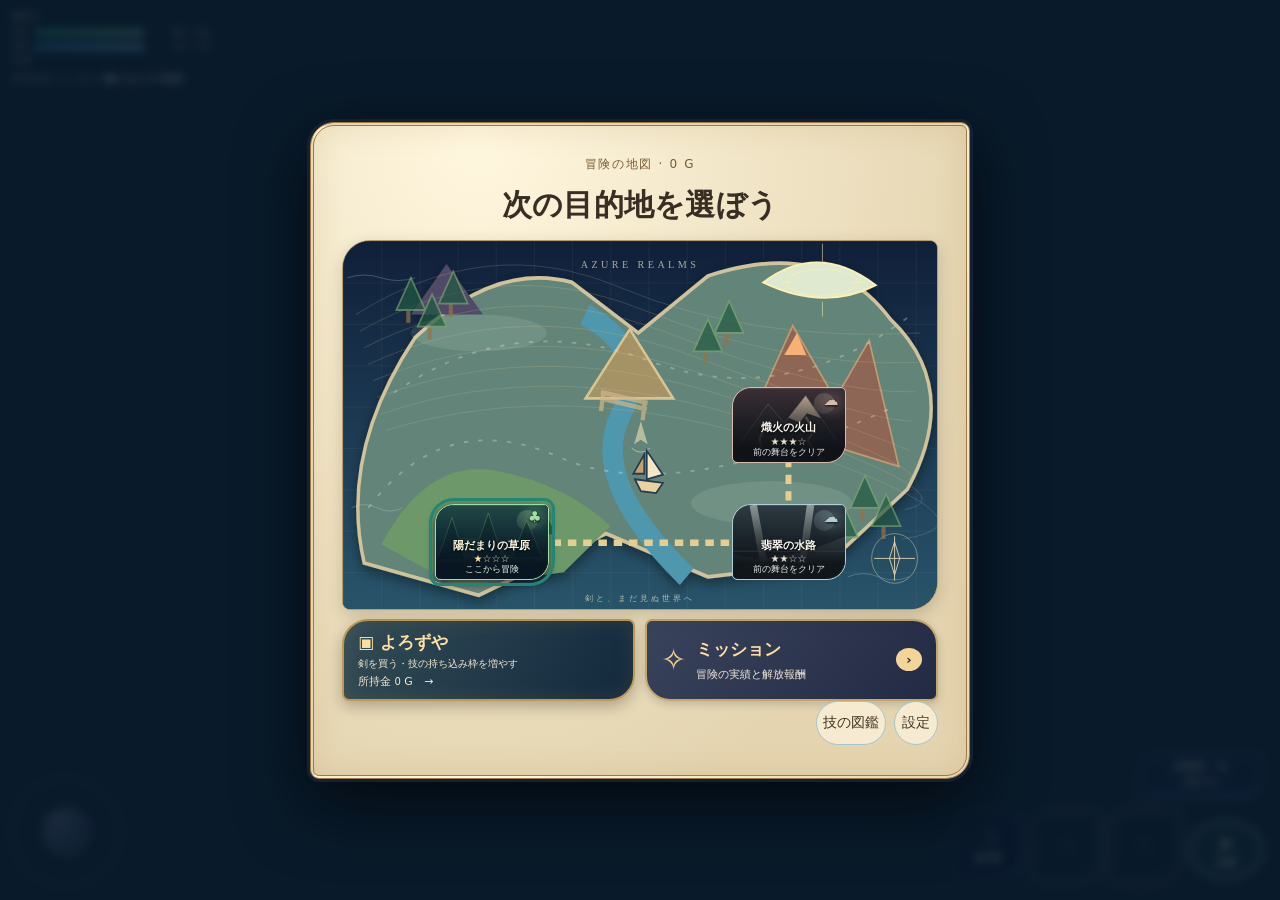
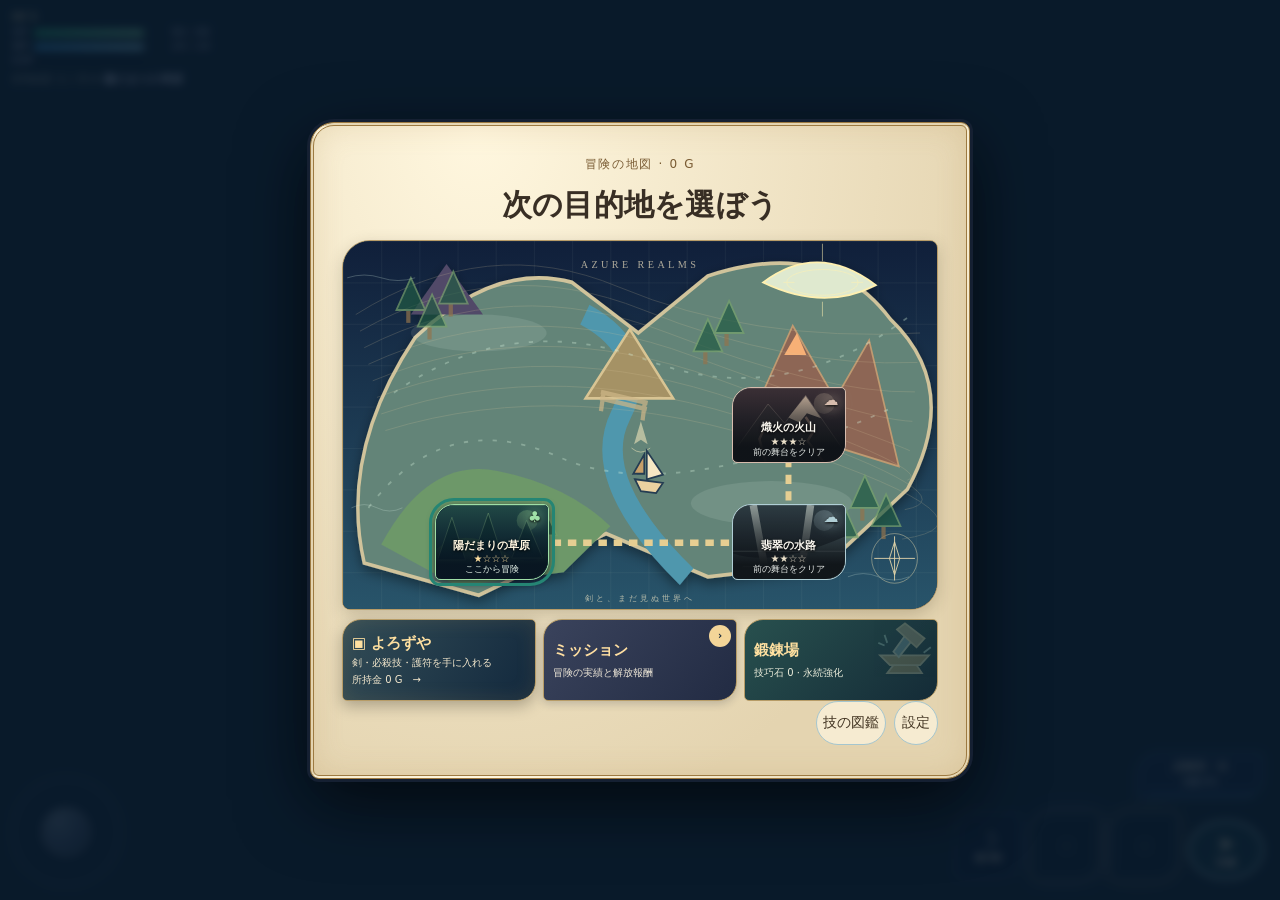
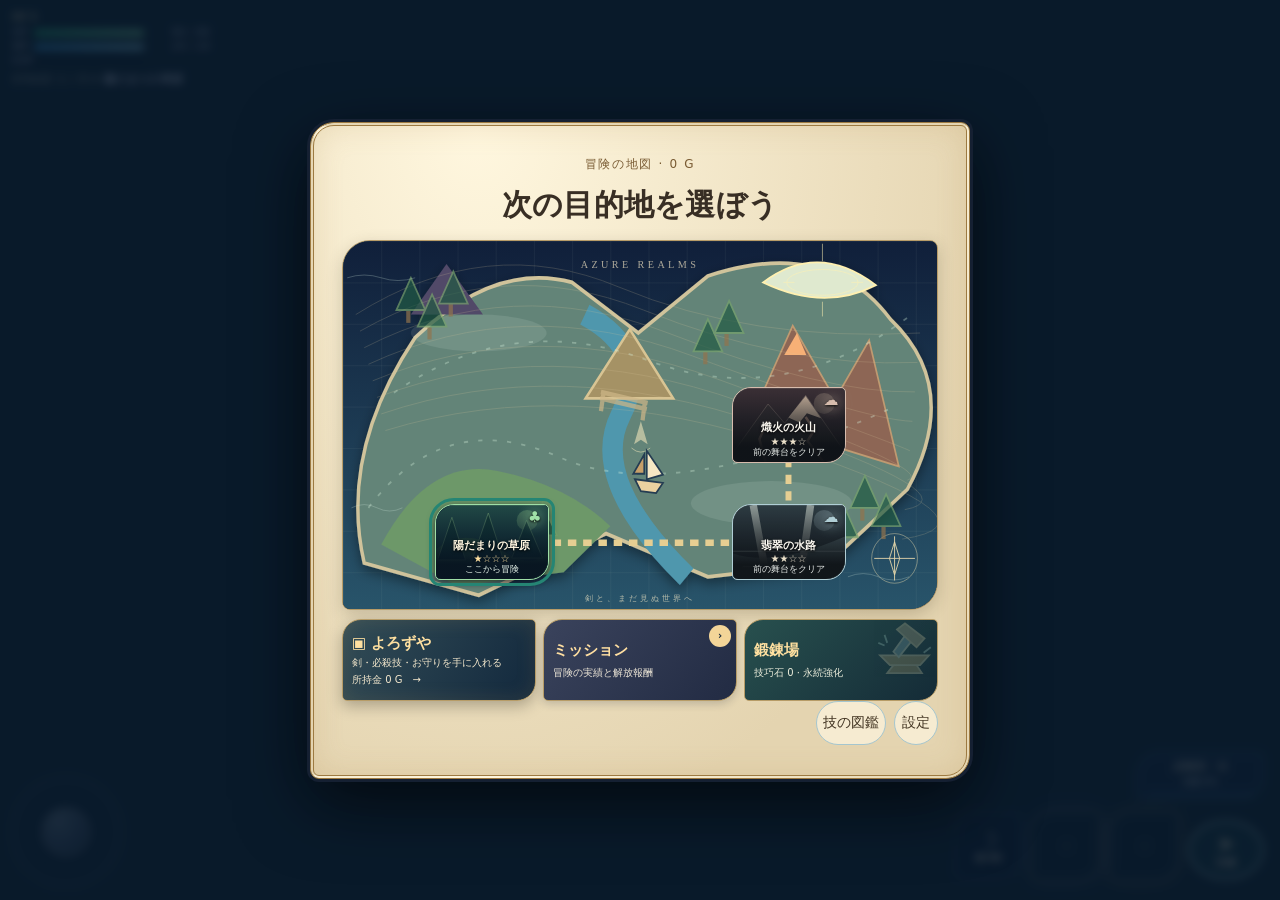
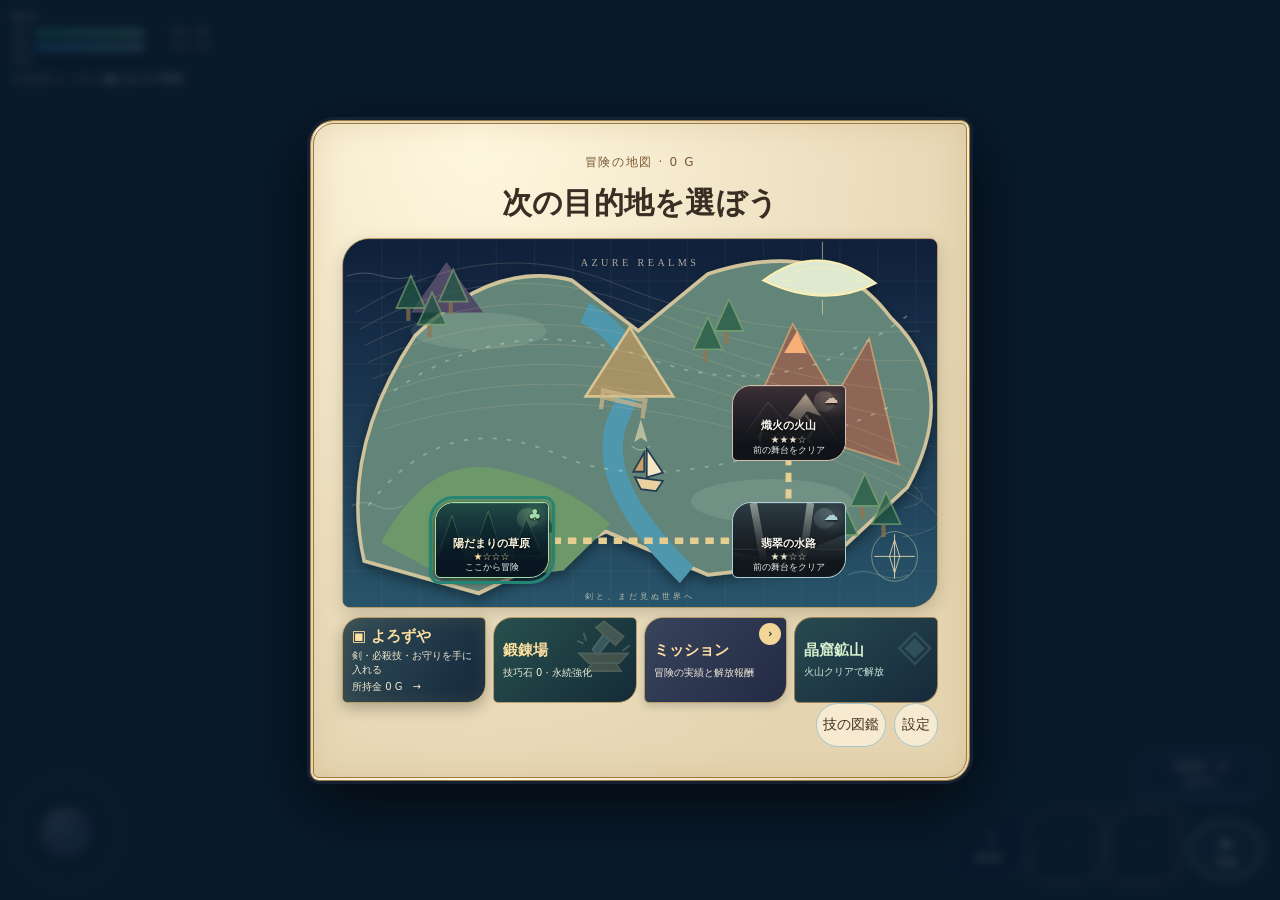
